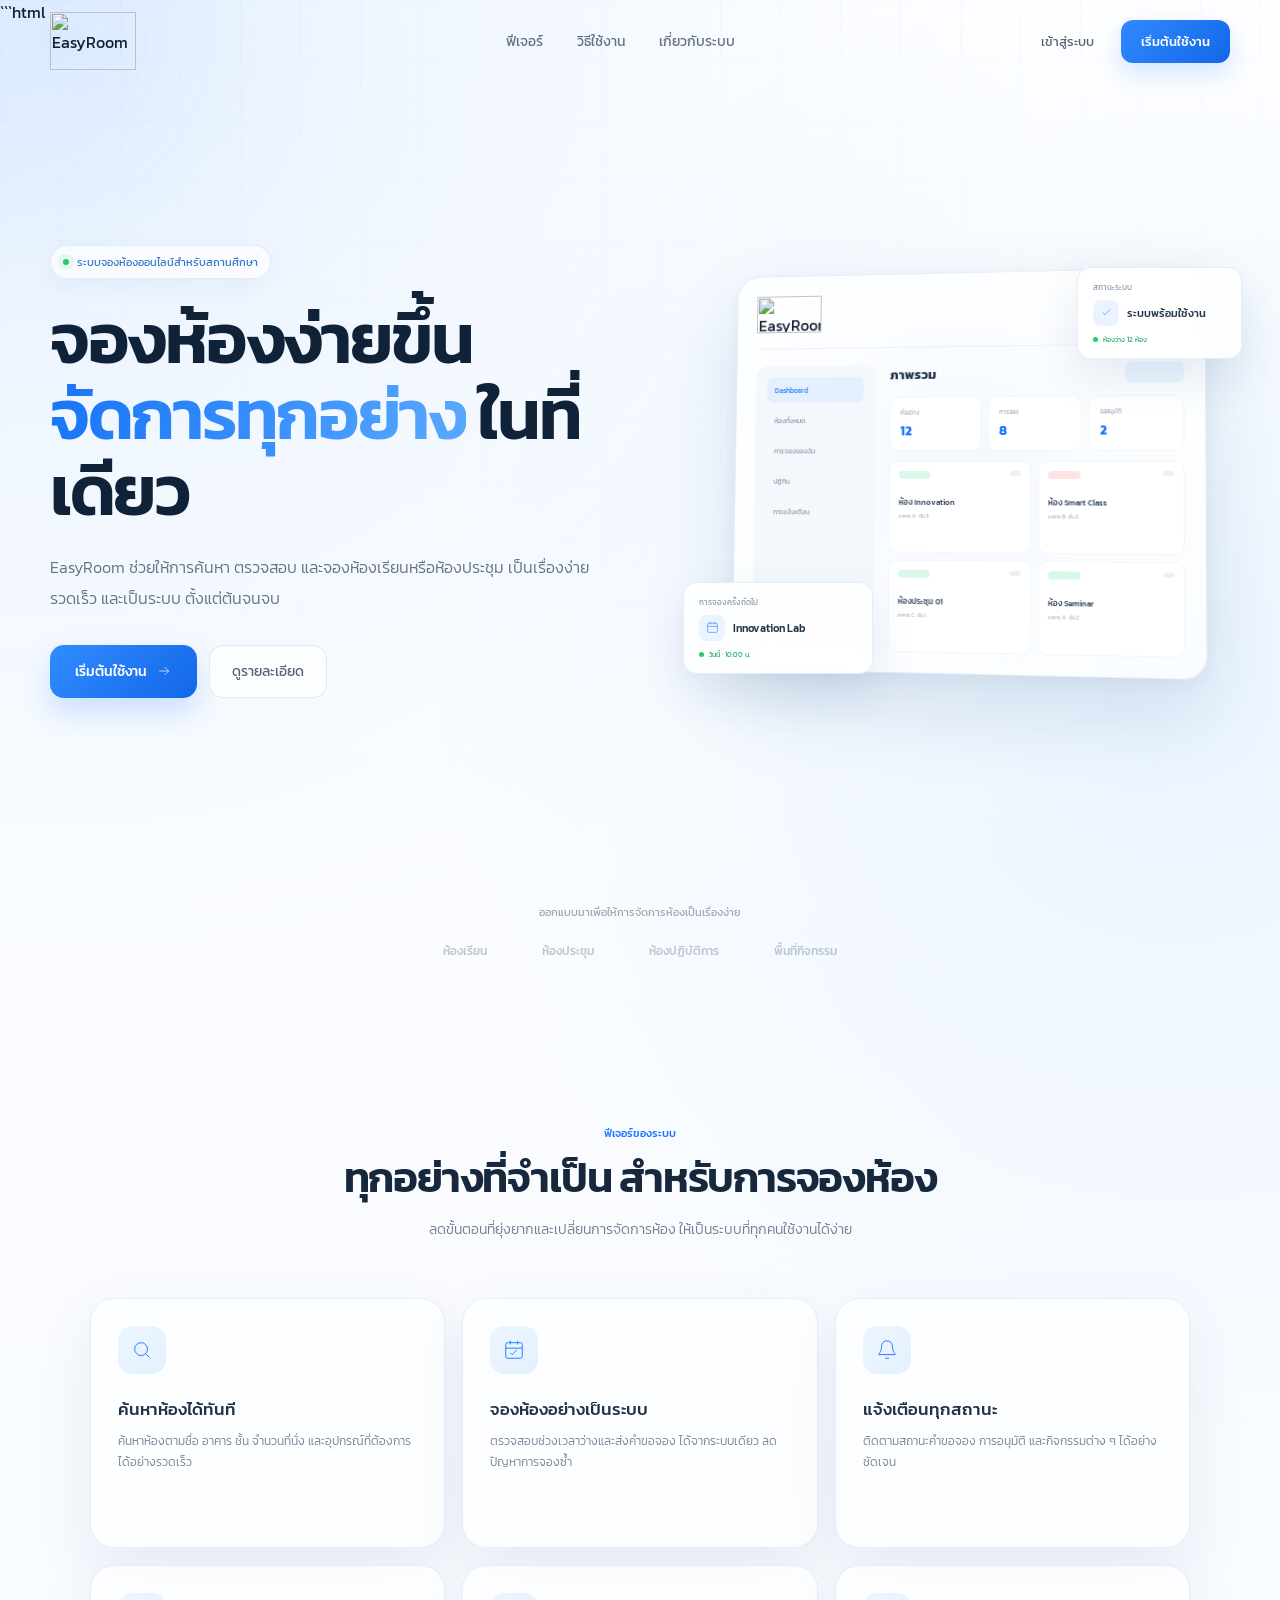
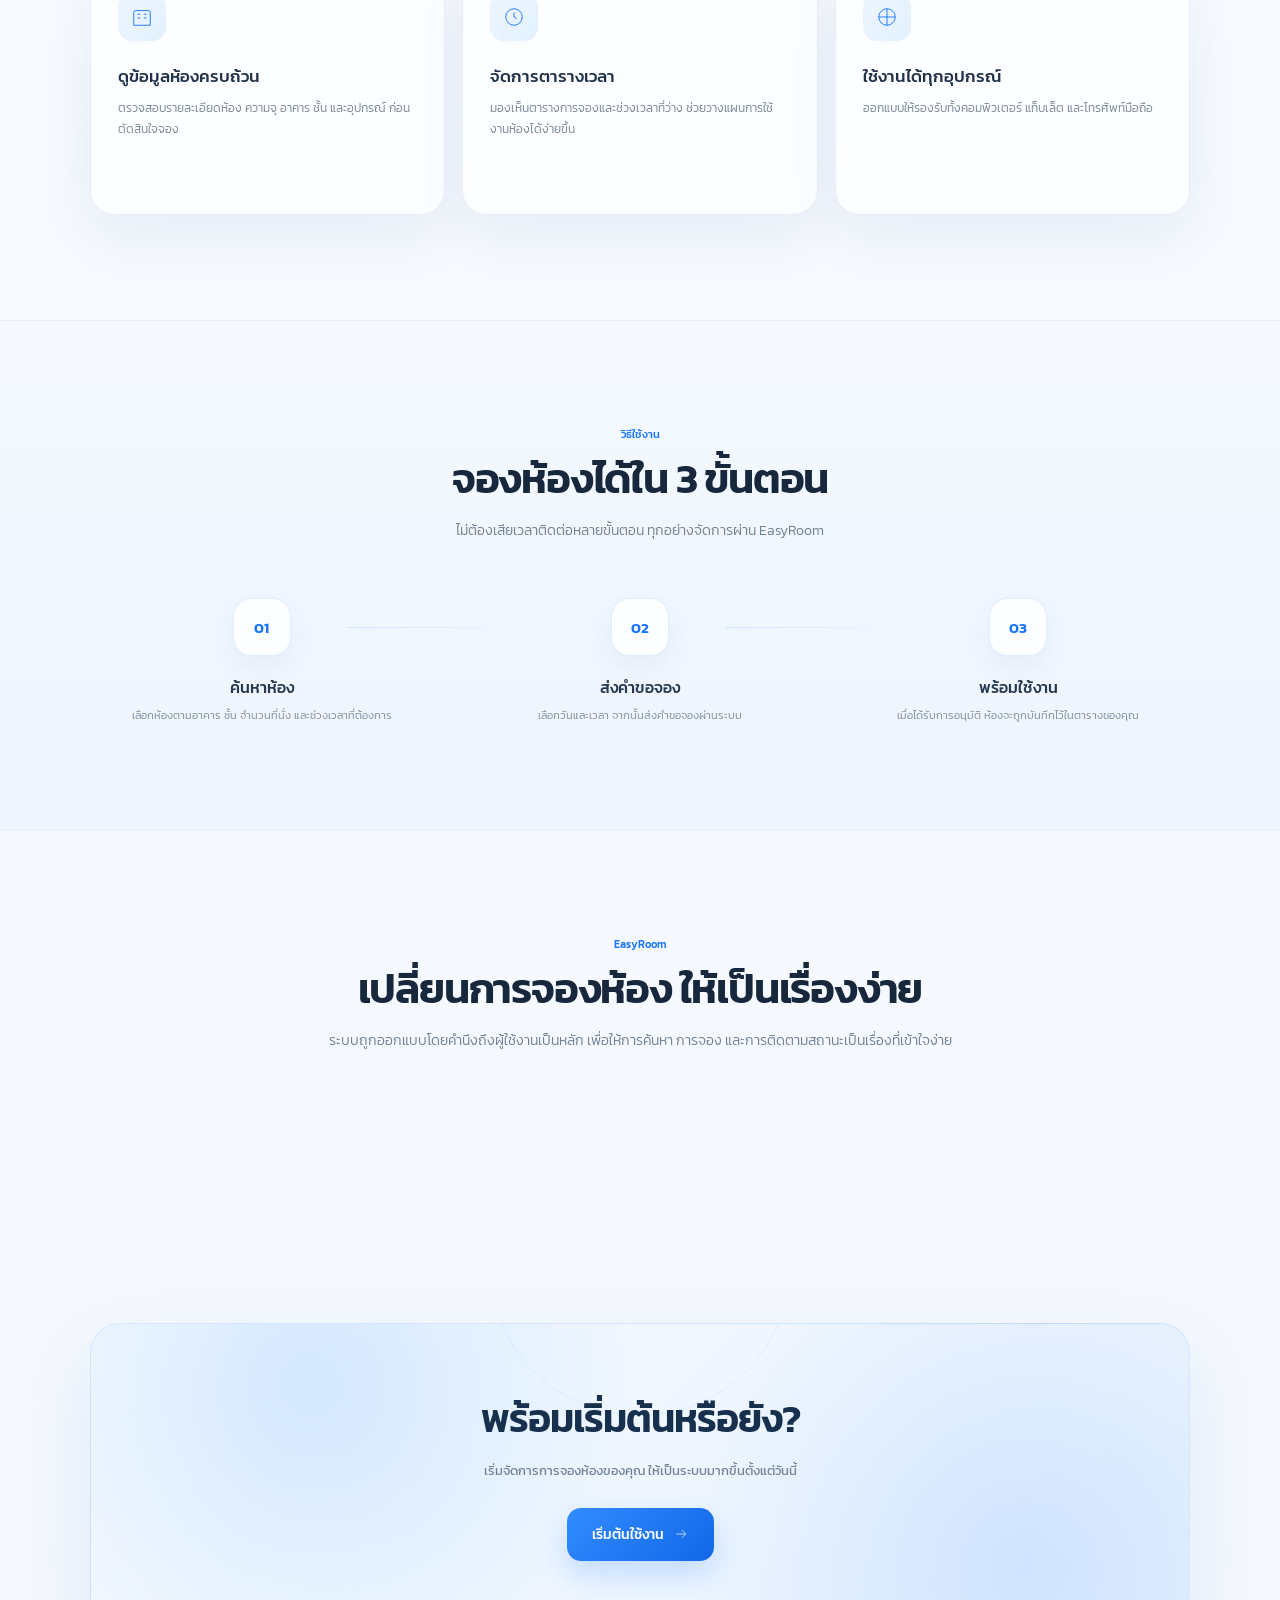
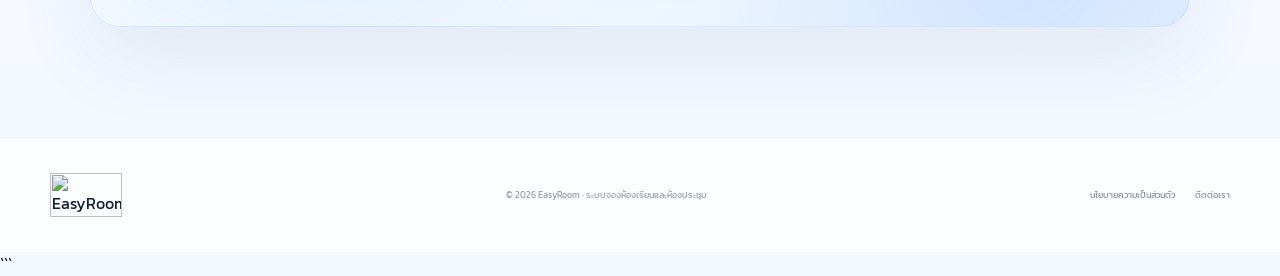
==== index.html @ f9ac5bfd "index.html 05" ====
```html
<!DOCTYPE html>
<html lang="th">
<head>
    <meta charset="UTF-8">
    <meta name="viewport" content="width=device-width, initial-scale=1.0">

    <title>EasyRoom — ระบบจองห้องเรียนและห้องประชุม</title>

    <meta
        name="description"
        content="EasyRoom ระบบจองห้องเรียนและห้องประชุมที่ช่วยให้การค้นหา ตรวจสอบ และจองห้องเป็นเรื่องง่าย"
    >

    <link rel="preconnect" href="https://fonts.googleapis.com">
    <link rel="preconnect" href="https://fonts.gstatic.com" crossorigin>

    <link
        href="https://fonts.googleapis.com/css2?family=Kanit:wght@300;400;500;600;700&family=Inter:wght@400;500;600;700;800&display=swap"
        rel="stylesheet"
    >

    <style>

        /* =========================================================
           EASYROOM — LIGHT PREMIUM LANDING PAGE
           ========================================================= */

        :root {

            --blue: #1976ff;
            --blue-light: #4d9aff;
            --blue-soft: #eaf3ff;
            --blue-pale: #f4f8ff;

            --text: #102033;
            --text-soft: #5d6b7c;
            --text-muted: #8b98a8;

            --white: #ffffff;
            --background: #f7faff;

            --border: rgba(30, 76, 130, 0.09);
            --border-hover: rgba(25, 118, 255, 0.22);

            --shadow:
                0 20px 60px rgba(31, 78, 135, 0.08);

            --shadow-hover:
                0 30px 80px rgba(31, 78, 135, 0.14);

            --radius: 24px;
        }


        /* =========================================================
           RESET
           ========================================================= */

        * {
            margin: 0;
            padding: 0;
            box-sizing: border-box;
        }

        html {
            scroll-behavior: smooth;
        }

        body {

            min-height: 100vh;

            color: var(--text);

            font-family:
                "Kanit",
                "Inter",
                sans-serif;

            background:

                radial-gradient(
                    circle at 5% 0%,
                    rgba(77,154,255,0.12),
                    transparent 27%
                ),

                radial-gradient(
                    circle at 92% 20%,
                    rgba(91,177,255,0.10),
                    transparent 25%
                ),

                linear-gradient(
                    180deg,
                    #ffffff 0%,
                    #f7faff 50%,
                    #f4f8ff 100%
                );

            overflow-x: hidden;
        }

        body::before {

            content: "";

            position: fixed;

            inset: 0;

            pointer-events: none;

            background-image:
                linear-gradient(
                    rgba(35,105,180,0.025) 1px,
                    transparent 1px
                ),
                linear-gradient(
                    90deg,
                    rgba(35,105,180,0.025) 1px,
                    transparent 1px
                );

            background-size: 60px 60px;

            mask-image:
                linear-gradient(
                    to bottom,
                    black,
                    transparent 75%
                );

            z-index: -2;
        }

        ::selection {
            background: rgba(25,118,255,0.15);
            color: var(--blue);
        }

        a {
            text-decoration: none;
            color: inherit;
        }

        button,
        input {
            font: inherit;
        }


        /* =========================================================
           AMBIENT LIGHT
           ========================================================= */

        .ambient {

            position: fixed;

            width: 430px;
            height: 430px;

            border-radius: 50%;

            background:
                rgba(45,139,255,0.07);

            filter: blur(90px);

            pointer-events: none;

            transform:
                translate(-50%, -50%);

            z-index: -1;
        }


        /* =========================================================
           NAVBAR
           ========================================================= */

        .navbar {

            position: fixed;

            top: 0;
            left: 0;
            right: 0;

            height: 82px;

            display: flex;
            align-items: center;

            z-index: 100;

            transition:
                background 0.3s ease,
                box-shadow 0.3s ease,
                border 0.3s ease;
        }

        .navbar.scrolled {

            background:
                rgba(255,255,255,0.78);

            backdrop-filter: blur(22px);
            -webkit-backdrop-filter: blur(22px);

            border-bottom:
                1px solid var(--border);

            box-shadow:
                0 10px 35px rgba(31,78,135,0.05);
        }

        .nav-container {

            width: min(1180px, calc(100% - 48px));

            margin: auto;

            display: flex;
            align-items: center;
            justify-content: space-between;
        }


        /* =========================================================
           LOGO
           ========================================================= */

        .logo {

            display: flex;
            align-items: center;

            width: 86px;
            height: 58px;
        }

        .logo img {

            width: 100%;
            height: 100%;

            object-fit: contain;

            filter:
                drop-shadow(
                    0 8px 18px
                    rgba(25,118,255,0.08)
                );

            transition:
                transform 0.3s ease;
        }

        .logo:hover img {
            transform: scale(1.05);
        }


        /* =========================================================
           NAV LINKS
           ========================================================= */

        .nav-links {

            display: flex;
            align-items: center;
            gap: 34px;

            margin-left: 80px;
        }

        .nav-links a {

            position: relative;

            color: #617084;

            font-family: "Kanit", sans-serif;

            font-size: 14px;
            font-weight: 400;

            transition:
                color 0.25s ease;
        }

        .nav-links a::after {

            content: "";

            position: absolute;

            left: 50%;
            bottom: -8px;

            width: 0;
            height: 2px;

            border-radius: 5px;

            background: var(--blue);

            transform:
                translateX(-50%);

            transition:
                width 0.25s ease;
        }

        .nav-links a:hover {
            color: var(--blue);
        }

        .nav-links a:hover::after {
            width: 18px;
        }


        /* =========================================================
           NAV ACTIONS
           ========================================================= */

        .nav-actions {

            display: flex;
            align-items: center;
            gap: 10px;
        }

        .login-link {

            padding: 11px 17px;

            color: #536174;

            font-size: 13px;

            transition:
                color 0.25s ease;
        }

        .login-link:hover {
            color: var(--blue);
        }

        .nav-button {

            height: 43px;

            padding: 0 20px;

            display: inline-flex;
            align-items: center;
            justify-content: center;

            border-radius: 12px;

            color: white;

            background:
                linear-gradient(
                    135deg,
                    #3189ff,
                    #1267e7
                );

            box-shadow:
                0 10px 25px
                rgba(25,118,255,0.18);

            font-size: 13px;
            font-weight: 500;

            transition:
                transform 0.25s ease,
                box-shadow 0.25s ease;
        }

        .nav-button:hover {

            transform:
                translateY(-2px);

            box-shadow:
                0 15px 32px
                rgba(25,118,255,0.24);
        }


        /* =========================================================
           MOBILE MENU
           ========================================================= */

        .mobile-menu {

            display: none;

            width: 42px;
            height: 42px;

            place-items: center;

            border-radius: 12px;

            background:
                rgba(255,255,255,0.7);

            border:
                1px solid var(--border);

            color: var(--text);

            cursor: pointer;
        }

        .mobile-menu svg {
            width: 19px;
        }


        /* =========================================================
           HERO
           ========================================================= */

        .hero {

            position: relative;

            min-height: 850px;

            display: flex;
            align-items: center;

            padding:
                145px 0
                100px;

            overflow: hidden;
        }

        .hero-container {

            width: min(1180px, calc(100% - 48px));

            margin: auto;

            display: grid;

            grid-template-columns:
                1fr
                0.92fr;

            align-items: center;

            gap: 70px;
        }


        /* =========================================================
           HERO CONTENT
           ========================================================= */

        .hero-content {
            position: relative;
            z-index: 2;
        }

        .hero-badge {

            display: inline-flex;
            align-items: center;
            gap: 8px;

            padding: 8px 12px;

            margin-bottom: 22px;

            border:
                1px solid
                rgba(25,118,255,0.12);

            border-radius: 30px;

            background:
                rgba(255,255,255,0.7);

            box-shadow:
                0 8px 25px
                rgba(31,78,135,0.05);

            color: #3776c8;

            font-size: 11px;
            font-weight: 400;
        }

        .badge-dot {

            width: 6px;
            height: 6px;

            border-radius: 50%;

            background: #28c76f;

            box-shadow:
                0 0 0 5px
                rgba(40,199,111,0.09);
        }

        .hero h1 {

            max-width: 650px;

            color: #102238;

            font-size:
                clamp(44px, 5.5vw, 72px);

            line-height: 1.08;

            letter-spacing:
                -2.3px;

            font-weight: 600;

            margin-bottom: 23px;
        }

        .hero h1 span {

            color: transparent;

            background:
                linear-gradient(
                    100deg,
                    #1674f7,
                    #58a9ff
                );

            -webkit-background-clip: text;
            background-clip: text;
        }

        .hero-description {

            max-width: 560px;

            color: #657386;

            font-size: 16px;

            line-height: 1.9;

            font-weight: 300;

            margin-bottom: 32px;
        }

        .hero-actions {

            display: flex;
            align-items: center;
            gap: 12px;
        }

        .primary-button {

            height: 53px;

            padding: 0 25px;

            display: inline-flex;
            align-items: center;
            justify-content: center;
            gap: 9px;

            border-radius: 14px;

            color: white;

            background:
                linear-gradient(
                    135deg,
                    #318cff,
                    #1267e8
                );

            box-shadow:
                0 14px 30px
                rgba(25,118,255,0.20);

            font-size: 14px;
            font-weight: 500;

            transition:
                transform 0.25s ease,
                box-shadow 0.25s ease;
        }

        .primary-button:hover {

            transform:
                translateY(-3px);

            box-shadow:
                0 19px 38px
                rgba(25,118,255,0.26);
        }

        .primary-button svg {
            width: 16px;
        }

        .secondary-button {

            height: 53px;

            padding: 0 22px;

            display: inline-flex;
            align-items: center;
            justify-content: center;

            border:
                1px solid
                rgba(32,72,117,0.11);

            border-radius: 14px;

            background:
                rgba(255,255,255,0.7);

            color: #536174;

            font-size: 14px;

            transition:
                transform 0.25s ease,
                background 0.25s ease,
                border 0.25s ease;
        }

        .secondary-button:hover {

            transform:
                translateY(-3px);

            background:
                white;

            border-color:
                rgba(25,118,255,0.17);
        }


        /* =========================================================
           HERO VISUAL
           ========================================================= */

        .hero-visual {

            position: relative;

            min-height: 540px;

            display: flex;
            align-items: center;
            justify-content: center;
        }

        .visual-glow {

            position: absolute;

            width: 400px;
            height: 400px;

            border-radius: 50%;

            background:
                radial-gradient(
                    circle,
                    rgba(62,148,255,0.20),
                    rgba(62,148,255,0.03) 55%,
                    transparent 72%
                );

            filter: blur(5px);
        }

        .dashboard-preview {

            position: relative;

            width: 475px;
            min-height: 360px;

            padding: 20px;

            border:
                1px solid
                rgba(34,93,154,0.10);

            border-radius: 23px;

            background:
                rgba(255,255,255,0.72);

            backdrop-filter:
                blur(25px);

            -webkit-backdrop-filter:
                blur(25px);

            box-shadow:
                0 35px 80px
                rgba(31,78,135,0.14),

                0 5px 20px
                rgba(31,78,135,0.05);

            transform:
                perspective(1100px)
                rotateY(-7deg)
                rotateX(3deg);

            transition:
                transform 0.4s ease;
        }

        .dashboard-preview:hover {

            transform:
                perspective(1100px)
                rotateY(-2deg)
                rotateX(1deg)
                translateY(-5px);
        }

        .preview-top {

            display: flex;
            align-items: center;
            justify-content: space-between;

            padding-bottom: 16px;

            border-bottom:
                1px solid
                rgba(34,93,154,0.07);
        }

        .preview-logo {

            width: 68px;
            height: 38px;

            object-fit: contain;
        }

        .preview-dots {

            display: flex;
            gap: 5px;
        }

        .preview-dots span {

            width: 5px;
            height: 5px;

            border-radius: 50%;

            background: #b8c5d3;
        }

        .preview-body {

            display: grid;

            grid-template-columns:
                125px 1fr;

            gap: 15px;

            padding-top: 17px;
        }

        .preview-sidebar {

            padding: 12px;

            border-radius: 13px;

            background:
                #f4f8fd;
        }

        .preview-nav {

            height: 26px;

            display: flex;
            align-items: center;

            padding: 0 8px;

            margin-bottom: 5px;

            border-radius: 7px;

            color: #8795a6;

            font-size: 7px;
        }

        .preview-nav.active {

            background:
                #e5f0ff;

            color:
                #1976ff;
        }

        .preview-main {

            min-width: 0;
        }

        .preview-heading {

            display: flex;
            justify-content: space-between;
            align-items: center;

            margin-bottom: 12px;
        }

        .preview-heading strong {

            color: #23364d;

            font-size: 13px;
        }

        .preview-heading span {

            width: 58px;
            height: 21px;

            border-radius: 7px;

            background:
                #edf5ff;
        }

        .preview-stats {

            display: grid;

            grid-template-columns:
                repeat(3, 1fr);

            gap: 7px;

            margin-bottom: 10px;
        }

        .preview-stat {

            padding: 10px;

            border:
                1px solid
                rgba(34,93,154,0.06);

            border-radius: 9px;

            background: white;
        }

        .preview-stat small {

            display: block;

            color: #9aa7b6;

            font-size: 6px;

            margin-bottom: 5px;
        }

        .preview-stat strong {

            color: #1976ff;

            font-size: 13px;
        }

        .preview-rooms {

            display: grid;

            grid-template-columns:
                1fr 1fr;

            gap: 7px;
        }

        .mini-room {

            height: 92px;

            padding: 9px;

            border:
                1px solid
                rgba(34,93,154,0.06);

            border-radius: 9px;

            background: white;
        }

        .mini-room-top {

            display: flex;
            justify-content: space-between;
        }

        .mini-status {

            width: 32px;
            height: 8px;

            border-radius: 10px;

            background:
                #d9f8e7;
        }

        .mini-menu {

            width: 11px;
            height: 5px;

            border-radius: 5px;

            background: #edf1f5;
        }

        .mini-room h4 {

            margin-top: 17px;

            color: #34475e;

            font-size: 8px;
            font-weight: 500;
        }

        .mini-room p {

            margin-top: 4px;

            color: #a1adba;

            font-size: 5px;
        }


        /* =========================================================
           FLOATING CARDS
           ========================================================= */

        .floating-card {

            position: absolute;

            padding: 13px 15px;

            border:
                1px solid
                rgba(34,93,154,0.10);

            border-radius: 14px;

            background:
                rgba(255,255,255,0.84);

            backdrop-filter:
                blur(18px);

            box-shadow:
                0 18px 45px
                rgba(31,78,135,0.11);
        }

        .floating-booking {

            left: -15px;
            bottom: 68px;

            width: 190px;

            animation:
                float 5s ease-in-out infinite;
        }

        .floating-available {

            right: -12px;
            top: 65px;

            width: 165px;

            animation:
                float 5s ease-in-out infinite 1.2s;
        }

        @keyframes float {

            0%, 100% {
                transform: translateY(0);
            }

            50% {
                transform: translateY(-10px);
            }
        }

        .floating-label {

            color: #8a98a8;

            font-size: 8px;

            margin-bottom: 7px;
        }

        .floating-title {

            display: flex;
            align-items: center;
            gap: 8px;

            color: #21354d;

            font-size: 11px;
            font-weight: 500;
        }

        .floating-icon {

            width: 26px;
            height: 26px;

            display: grid;
            place-items: center;

            border-radius: 8px;

            background:
                #eaf3ff;

            color:
                #1976ff;
        }

        .floating-icon svg {
            width: 13px;
        }

        .floating-status {

            display: flex;
            align-items: center;
            gap: 5px;

            margin-top: 8px;

            color: #28a968;

            font-size: 7px;
        }

        .floating-status span {

            width: 5px;
            height: 5px;

            border-radius: 50%;

            background: #28c76f;
        }


        /* =========================================================
           TRUST
           ========================================================= */

        .trust {

            padding:
                30px 0
                60px;

            text-align: center;
        }

        .trust p {

            color: #9aa7b5;

            font-size: 11px;

            margin-bottom: 22px;
        }

        .trust-items {

            display: flex;
            justify-content: center;
            align-items: center;
            gap: 55px;

            color: #a7b3c0;
        }

        .trust-item {

            font-size: 12px;
            font-weight: 500;

            opacity: 0.72;
        }


        /* =========================================================
           SECTION
           ========================================================= */

        .section {

            padding:
                105px 0;
        }

        .section-container {

            width:
                min(
                    1100px,
                    calc(100% - 48px)
                );

            margin: auto;
        }

        .section-heading {

            max-width: 650px;

            margin:
                0 auto
                55px;

            text-align: center;
        }

        .section-tag {

            display: inline-block;

            margin-bottom: 12px;

            color: var(--blue);

            font-size: 11px;
            font-weight: 500;
        }

        .section-heading h2 {

            color: #17283d;

            font-size:
                clamp(28px, 4vw, 42px);

            line-height: 1.2;

            letter-spacing:
                -1.2px;

            font-weight: 600;

            margin-bottom: 14px;
        }

        .section-heading p {

            color: #728093;

            font-size: 14px;

            line-height: 1.8;

            font-weight: 300;
        }


        /* =========================================================
           FEATURES
           ========================================================= */

        .features {

            display: grid;

            grid-template-columns:
                repeat(3, 1fr);

            gap: 17px;
        }

        .feature {

            position: relative;

            min-height: 250px;

            padding: 27px;

            border:
                1px solid
                var(--border);

            border-radius:
                var(--radius);

            background:
                rgba(255,255,255,0.7);

            box-shadow:
                var(--shadow);

            transition:
                transform 0.35s ease,
                border 0.35s ease,
                box-shadow 0.35s ease;
        }

        .feature:hover {

            transform:
                translateY(-7px);

            border-color:
                var(--border-hover);

            box-shadow:
                var(--shadow-hover);
        }

        .feature-icon {

            width: 48px;
            height: 48px;

            display: grid;
            place-items: center;

            margin-bottom: 22px;

            border-radius: 14px;

            color: var(--blue);

            background:
                linear-gradient(
                    135deg,
                    #edf6ff,
                    #e3f0ff
                );
        }

        .feature-icon svg {
            width: 22px;
        }

        .feature h3 {

            color: #20334b;

            font-size: 17px;
            font-weight: 500;

            margin-bottom: 9px;
        }

        .feature p {

            color: #778597;

            font-size: 12px;

            line-height: 1.8;

            font-weight: 300;
        }


        /* =========================================================
           HOW IT WORKS
           ========================================================= */

        .how-section {

            position: relative;

            background:
                linear-gradient(
                    180deg,
                    #f5f9ff,
                    #edf5ff
                );

            border-top:
                1px solid
                rgba(30,76,130,0.05);

            border-bottom:
                1px solid
                rgba(30,76,130,0.05);
        }

        .steps {

            display: grid;

            grid-template-columns:
                repeat(3, 1fr);

            gap: 35px;
        }

        .step {

            position: relative;

            text-align: center;
        }

        .step:not(:last-child)::after {

            content: "";

            position: absolute;

            top: 29px;
            right: -25%;

            width: 50%;
            height: 1px;

            background:
                linear-gradient(
                    90deg,
                    rgba(25,118,255,0.16),
                    transparent
                );
        }

        .step-number {

            width: 58px;
            height: 58px;

            display: grid;
            place-items: center;

            margin:
                0 auto
                19px;

            border:
                1px solid
                rgba(25,118,255,0.13);

            border-radius: 18px;

            color: var(--blue);

            background:
                rgba(255,255,255,0.85);

            box-shadow:
                0 10px 25px
                rgba(31,78,135,0.06);

            font-size: 15px;
            font-weight: 600;
        }

        .step h3 {

            color: #263950;

            font-size: 16px;
            font-weight: 500;

            margin-bottom: 7px;
        }

        .step p {

            color: #7d8a9a;

            font-size: 11px;

            line-height: 1.7;

            font-weight: 300;
        }


        /* =========================================================
           CTA
           ========================================================= */

        .cta {

            padding:
                110px 0;
        }

        .cta-card {

            position: relative;

            overflow: hidden;

            padding:
                65px 50px;

            text-align: center;

            border:
                1px solid
                rgba(25,118,255,0.10);

            border-radius:
                30px;

            background:

                radial-gradient(
                    circle at 20% 20%,
                    rgba(104,175,255,0.22),
                    transparent 35%
                ),

                radial-gradient(
                    circle at 85% 80%,
                    rgba(25,118,255,0.13),
                    transparent 35%
                ),

                linear-gradient(
                    135deg,
                    #f4f9ff,
                    #e9f3ff
                );

            box-shadow:
                0 30px 80px
                rgba(31,78,135,0.09);
        }

        .cta-card::before {

            content: "";

            position: absolute;

            width: 300px;
            height: 300px;

            top: -210px;
            left: 50%;

            transform:
                translateX(-50%);

            border:
                1px solid
                rgba(25,118,255,0.07);

            border-radius: 50%;
        }

        .cta-card h2 {

            position: relative;

            color: #17304d;

            font-size:
                clamp(27px, 4vw, 39px);

            letter-spacing:
                -1px;

            font-weight: 600;

            margin-bottom: 12px;
        }

        .cta-card p {

            position: relative;

            color: #718196;

            font-size: 13px;

            line-height: 1.8;

            margin-bottom: 25px;
        }

        .cta-card .primary-button {
            position: relative;
        }


        /* =========================================================
           FOOTER
           ========================================================= */

        footer {

            padding:
                35px 0;

            border-top:
                1px solid
                rgba(30,76,130,0.07);

            background:
                rgba(255,255,255,0.65);
        }

        .footer-container {

            width:
                min(
                    1180px,
                    calc(100% - 48px)
                );

            margin: auto;

            display: flex;
            align-items: center;
            justify-content: space-between;

            gap: 20px;
        }

        .footer-logo {

            width: 72px;
            height: 44px;
        }

        .footer-logo img {

            width: 100%;
            height: 100%;

            object-fit: contain;
        }

        .footer-text {

            color: #94a0ae;

            font-size: 9px;
        }

        .footer-links {

            display: flex;
            gap: 20px;
        }

        .footer-links a {

            color: #8491a1;

            font-size: 9px;

            transition:
                color 0.2s ease;
        }

        .footer-links a:hover {
            color: var(--blue);
        }


        /* =========================================================
           REVEAL
           ========================================================= */

        .reveal {

            opacity: 0;

            transform:
                translateY(25px);

            transition:
                opacity 0.7s ease,
                transform 0.7s ease;
        }

        .reveal.visible {

            opacity: 1;

            transform:
                translateY(0);
        }


        /* =========================================================
           RESPONSIVE
           ========================================================= */

        @media (max-width: 950px) {

            .nav-links {
                margin-left: 30px;
                gap: 20px;
            }

            .hero-container {

                grid-template-columns:
                    1fr;

                text-align: center;
            }

            .hero-content {
                display: flex;
                flex-direction: column;
                align-items: center;
            }

            .hero-description {
                max-width: 650px;
            }

            .hero-visual {
                min-height: 490px;
            }

            .features {
                grid-template-columns:
                    1fr 1fr;
            }

        }


        @media (max-width: 720px) {

            .nav-links,
            .nav-actions {
                display: none;
            }

            .mobile-menu {
                display: grid;
            }

            .navbar {
                height: 70px;
            }

            .logo {
                width: 78px;
                height: 52px;
            }

            .hero {

                min-height: auto;

                padding:
                    125px 0
                    65px;
            }

            .hero h1 {

                font-size:
                    clamp(39px, 12vw, 58px);

                letter-spacing:
                    -1.7px;
            }

            .hero-description {
                font-size: 14px;
            }

            .hero-actions {

                width: 100%;

                flex-direction:
                    column;
            }

            .primary-button,
            .secondary-button {

                width: 100%;
            }

            .dashboard-preview {

                width:
                    min(
                        100%,
                        440px
                    );

                transform:
                    none;
            }

            .dashboard-preview:hover {
                transform:
                    translateY(-4px);
            }

            .floating-booking {
                left: -5px;
                bottom: 30px;
            }

            .floating-available {
                right: -5px;
                top: 35px;
            }

            .trust-items {

                flex-wrap: wrap;

                gap: 20px 30px;
            }

            .section {
                padding: 75px 0;
            }

            .features,
            .steps {

                grid-template-columns:
                    1fr;
            }

            .step:not(:last-child)::after {
                display: none;
            }

            .footer-container {

                flex-direction:
                    column;

                text-align: center;
            }

        }


        @media (max-width: 480px) {

            .nav-container,
            .hero-container,
            .section-container,
            .footer-container {

                width:
                    calc(100% - 30px);
            }

            .hero-visual {
                min-height: 400px;
            }

            .dashboard-preview {

                padding: 13px;

                min-height: 300px;

                border-radius: 17px;
            }

            .preview-body {
                grid-template-columns: 78px 1fr;
            }

            .preview-sidebar {
                padding: 7px;
            }

            .preview-nav {
                font-size: 5px;
            }

            .floating-card {
                transform: scale(0.82);
            }

            .floating-booking {
                left: -25px;
            }

            .floating-available {
                right: -25px;
            }

            .cta-card {
                padding:
                    45px 22px;
            }

            .trust {
                padding-bottom: 30px;
            }

        }

    </style>
</head>


<body>

    <!-- =========================================================
         AMBIENT LIGHT
         ========================================================= -->

    <div class="ambient" id="ambient"></div>


    <!-- =========================================================
         NAVBAR
         ========================================================= -->

    <header class="navbar" id="navbar">

        <div class="nav-container">

            <!-- LOGO IMAGE ONLY -->

            <a href="index.html" class="logo">

                <img
                    src="https://img1.pic.in.th/images/Screenshot-2026-08-10-at-00.21.21.png"
                    alt="EasyRoom"
                >

            </a>


            <nav class="nav-links">

                <a href="#features">
                    ฟีเจอร์
                </a>

                <a href="#how">
                    วิธีใช้งาน
                </a>

                <a href="#about">
                    เกี่ยวกับระบบ
                </a>

            </nav>


            <div class="nav-actions">

                <a
                    href="login.html"
                    class="login-link"
                >
                    เข้าสู่ระบบ
                </a>

                <a
                    href="register.html"
                    class="nav-button"
                >
                    เริ่มต้นใช้งาน
                </a>

            </div>


            <button
                class="mobile-menu"
                id="mobileMenu"
                aria-label="เปิดเมนู"
            >

                <svg
                    viewBox="0 0 24 24"
                    fill="none"
                    stroke="currentColor"
                >
                    <path
                        d="M4 6h16M4 12h16M4 18h16"
                    />
                </svg>

            </button>

        </div>

    </header>


    <!-- =========================================================
         HERO
         ========================================================= -->

    <main>

        <section class="hero">

            <div class="hero-container">


                <!-- HERO TEXT -->

                <div class="hero-content reveal">

                    <div class="hero-badge">

                        <span class="badge-dot"></span>

                        ระบบจองห้องออนไลน์สำหรับสถานศึกษา

                    </div>


                    <h1>

                        จองห้องง่ายขึ้น
                        <br>

                        <span>จัดการทุกอย่าง</span>
                        ในที่เดียว

                    </h1>


                    <p class="hero-description">

                        EasyRoom ช่วยให้การค้นหา ตรวจสอบ
                        และจองห้องเรียนหรือห้องประชุม
                        เป็นเรื่องง่าย รวดเร็ว และเป็นระบบ
                        ตั้งแต่ต้นจนจบ

                    </p>


                    <div class="hero-actions">

                        <a
                            href="register.html"
                            class="primary-button"
                        >

                            เริ่มต้นใช้งาน

                            <svg
                                viewBox="0 0 24 24"
                                fill="none"
                                stroke="currentColor"
                            >
                                <path
                                    d="M5 12h14M13 6l6 6-6 6"
                                />
                            </svg>

                        </a>


                        <a
                            href="#features"
                            class="secondary-button"
                        >
                            ดูรายละเอียด
                        </a>

                    </div>

                </div>


                <!-- HERO VISUAL -->

                <div class="hero-visual reveal">

                    <div class="visual-glow"></div>


                    <!-- DASHBOARD PREVIEW -->

                    <div
                        class="dashboard-preview"
                        id="dashboardPreview"
                    >

                        <div class="preview-top">

                            <img
                                class="preview-logo"
                                src="https://img1.pic.in.th/images/Screenshot-2026-08-10-at-00.21.21.png"
                                alt="EasyRoom"
                            >

                            <div class="preview-dots">
                                <span></span>
                                <span></span>
                                <span></span>
                            </div>

                        </div>


                        <div class="preview-body">


                            <div class="preview-sidebar">

                                <div class="preview-nav active">
                                    Dashboard
                                </div>

                                <div class="preview-nav">
                                    ห้องทั้งหมด
                                </div>

                                <div class="preview-nav">
                                    การจองของฉัน
                                </div>

                                <div class="preview-nav">
                                    ปฏิทิน
                                </div>

                                <div class="preview-nav">
                                    การแจ้งเตือน
                                </div>

                            </div>


                            <div class="preview-main">

                                <div class="preview-heading">

                                    <strong>
                                        ภาพรวม
                                    </strong>

                                    <span></span>

                                </div>


                                <div class="preview-stats">

                                    <div class="preview-stat">

                                        <small>
                                            ห้องว่าง
                                        </small>

                                        <strong>
                                            12
                                        </strong>

                                    </div>

                                    <div class="preview-stat">

                                        <small>
                                            การจอง
                                        </small>

                                        <strong>
                                            8
                                        </strong>

                                    </div>

                                    <div class="preview-stat">

                                        <small>
                                            รออนุมัติ
                                        </small>

                                        <strong>
                                            2
                                        </strong>

                                    </div>

                                </div>


                                <div class="preview-rooms">

                                    <div class="mini-room">

                                        <div class="mini-room-top">

                                            <span class="mini-status"></span>

                                            <span class="mini-menu"></span>

                                        </div>

                                        <h4>
                                            ห้อง Innovation
                                        </h4>

                                        <p>
                                            อาคาร A · ชั้น 3
                                        </p>

                                    </div>


                                    <div class="mini-room">

                                        <div class="mini-room-top">

                                            <span
                                                class="mini-status"
                                                style="
                                                    background:#ffe2e2;
                                                "
                                            ></span>

                                            <span class="mini-menu"></span>

                                        </div>

                                        <h4>
                                            ห้อง Smart Class
                                        </h4>

                                        <p>
                                            อาคาร B · ชั้น 2
                                        </p>

                                    </div>


                                    <div class="mini-room">

                                        <div class="mini-room-top">

                                            <span class="mini-status"></span>

                                            <span class="mini-menu"></span>

                                        </div>

                                        <h4>
                                            ห้องประชุม 01
                                        </h4>

                                        <p>
                                            อาคาร C · ชั้น 1
                                        </p>

                                    </div>


                                    <div class="mini-room">

                                        <div class="mini-room-top">

                                            <span class="mini-status"></span>

                                            <span class="mini-menu"></span>

                                        </div>

                                        <h4>
                                            ห้อง Seminar
                                        </h4>

                                        <p>
                                            อาคาร A · ชั้น 2
                                        </p>

                                    </div>

                                </div>

                            </div>

                        </div>

                    </div>


                    <!-- FLOATING BOOKING -->

                    <div class="floating-card floating-booking">

                        <div class="floating-label">
                            การจองครั้งถัดไป
                        </div>

                        <div class="floating-title">

                            <div class="floating-icon">

                                <svg
                                    viewBox="0 0 24 24"
                                    fill="none"
                                    stroke="currentColor"
                                >
                                    <rect
                                        x="3"
                                        y="4"
                                        width="18"
                                        height="17"
                                        rx="2"
                                    />

                                    <path
                                        d="M16 2v4M8 2v4M3 10h18"
                                    />
                                </svg>

                            </div>

                            Innovation Lab

                        </div>

                        <div class="floating-status">

                            <span></span>

                            วันนี้ · 10:00 น.

                        </div>

                    </div>


                    <!-- FLOATING AVAILABLE -->

                    <div class="floating-card floating-available">

                        <div class="floating-label">
                            สถานะระบบ
                        </div>

                        <div class="floating-title">

                            <div class="floating-icon">

                                <svg
                                    viewBox="0 0 24 24"
                                    fill="none"
                                    stroke="currentColor"
                                >
                                    <path
                                        d="m5 12 4 4L19 6"
                                    />
                                </svg>

                            </div>

                            ระบบพร้อมใช้งาน

                        </div>

                        <div class="floating-status">

                            <span></span>

                            ห้องว่าง 12 ห้อง

                        </div>

                    </div>

                </div>

            </div>

        </section>


        <!-- =====================================================
             TRUST
             ===================================================== -->

        <section class="trust">

            <p>
                ออกแบบมาเพื่อให้การจัดการห้องเป็นเรื่องง่าย
            </p>

            <div class="trust-items">

                <span class="trust-item">
                    ห้องเรียน
                </span>

                <span class="trust-item">
                    ห้องประชุม
                </span>

                <span class="trust-item">
                    ห้องปฏิบัติการ
                </span>

                <span class="trust-item">
                    พื้นที่กิจกรรม
                </span>

            </div>

        </section>


        <!-- =====================================================
             FEATURES
             ===================================================== -->

        <section
            class="section"
            id="features"
        >

            <div class="section-container">

                <div class="section-heading reveal">

                    <span class="section-tag">
                        ฟีเจอร์ของระบบ
                    </span>

                    <h2>
                        ทุกอย่างที่จำเป็น
                        สำหรับการจองห้อง
                    </h2>

                    <p>
                        ลดขั้นตอนที่ยุ่งยากและเปลี่ยนการจัดการห้อง
                        ให้เป็นระบบที่ทุกคนใช้งานได้ง่าย
                    </p>

                </div>


                <div class="features">


                    <article class="feature reveal">

                        <div class="feature-icon">

                            <svg
                                viewBox="0 0 24 24"
                                fill="none"
                                stroke="currentColor"
                            >
                                <circle
                                    cx="11"
                                    cy="11"
                                    r="7"
                                />

                                <path
                                    d="m20 20-4-4"
                                />
                            </svg>

                        </div>

                        <h3>
                            ค้นหาห้องได้ทันที
                        </h3>

                        <p>
                            ค้นหาห้องตามชื่อ อาคาร ชั้น
                            จำนวนที่นั่ง และอุปกรณ์ที่ต้องการ
                            ได้อย่างรวดเร็ว
                        </p>

                    </article>


                    <article class="feature reveal">

                        <div class="feature-icon">

                            <svg
                                viewBox="0 0 24 24"
                                fill="none"
                                stroke="currentColor"
                            >
                                <rect
                                    x="3"
                                    y="4"
                                    width="18"
                                    height="17"
                                    rx="2"
                                />

                                <path
                                    d="M16 2v4M8 2v4M3 10h18"
                                />

                                <path
                                    d="m8 15 2 2 5-5"
                                />

                            </svg>

                        </div>

                        <h3>
                            จองห้องอย่างเป็นระบบ
                        </h3>

                        <p>
                            ตรวจสอบช่วงเวลาว่างและส่งคำขอจอง
                            ได้จากระบบเดียว ลดปัญหาการจองซ้ำ
                        </p>

                    </article>


                    <article class="feature reveal">

                        <div class="feature-icon">

                            <svg
                                viewBox="0 0 24 24"
                                fill="none"
                                stroke="currentColor"
                            >
                                <path
                                    d="M18 8a6 6 0 0 0-12 0c0 7-3 7-3 9h18c0-2-3-2-3-9"
                                />

                                <path
                                    d="M10 21h4"
                                />

                            </svg>

                        </div>

                        <h3>
                            แจ้งเตือนทุกสถานะ
                        </h3>

                        <p>
                            ติดตามสถานะคำขอจอง
                            การอนุมัติ และกิจกรรมต่าง ๆ
                            ได้อย่างชัดเจน
                        </p>

                    </article>


                    <article class="feature reveal">

                        <div class="feature-icon">

                            <svg
                                viewBox="0 0 24 24"
                                fill="none"
                                stroke="currentColor"
                            >
                                <path
                                    d="M3 21V7a2 2 0 0 1 2-2h14a2 2 0 0 1 2 2v14"
                                />

                                <path
                                    d="M3 21h18"
                                />

                                <path
                                    d="M7 9h3M14 9h3M7 13h3M14 13h3"
                                />

                            </svg>

                        </div>

                        <h3>
                            ดูข้อมูลห้องครบถ้วน
                        </h3>

                        <p>
                            ตรวจสอบรายละเอียดห้อง
                            ความจุ อาคาร ชั้น และอุปกรณ์
                            ก่อนตัดสินใจจอง
                        </p>

                    </article>


                    <article class="feature reveal">

                        <div class="feature-icon">

                            <svg
                                viewBox="0 0 24 24"
                                fill="none"
                                stroke="currentColor"
                            >
                                <path
                                    d="M12 21a9 9 0 1 0 0-18 9 9 0 0 0 0 18Z"
                                />

                                <path
                                    d="M12 7v5l3 2"
                                />

                            </svg>

                        </div>

                        <h3>
                            จัดการตารางเวลา
                        </h3>

                        <p>
                            มองเห็นตารางการจองและช่วงเวลาที่ว่าง
                            ช่วยวางแผนการใช้งานห้องได้ง่ายขึ้น
                        </p>

                    </article>


                    <article class="feature reveal">

                        <div class="feature-icon">

                            <svg
                                viewBox="0 0 24 24"
                                fill="none"
                                stroke="currentColor"
                            >
                                <path
                                    d="M12 3v18M3 12h18"
                                />

                                <circle
                                    cx="12"
                                    cy="12"
                                    r="9"
                                />

                            </svg>

                        </div>

                        <h3>
                            ใช้งานได้ทุกอุปกรณ์
                        </h3>

                        <p>
                            ออกแบบให้รองรับทั้งคอมพิวเตอร์
                            แท็บเล็ต และโทรศัพท์มือถือ
                        </p>

                    </article>

                </div>

            </div>

        </section>


        <!-- =====================================================
             HOW IT WORKS
             ===================================================== -->

        <section
            class="section how-section"
            id="how"
        >

            <div class="section-container">

                <div class="section-heading reveal">

                    <span class="section-tag">
                        วิธีใช้งาน
                    </span>

                    <h2>
                        จองห้องได้ใน 3 ขั้นตอน
                    </h2>

                    <p>
                        ไม่ต้องเสียเวลาติดต่อหลายขั้นตอน
                        ทุกอย่างจัดการผ่าน EasyRoom
                    </p>

                </div>


                <div class="steps">


                    <div class="step reveal">

                        <div class="step-number">
                            01
                        </div>

                        <h3>
                            ค้นหาห้อง
                        </h3>

                        <p>
                            เลือกห้องตามอาคาร ชั้น
                            จำนวนที่นั่ง และช่วงเวลาที่ต้องการ
                        </p>

                    </div>


                    <div class="step reveal">

                        <div class="step-number">
                            02
                        </div>

                        <h3>
                            ส่งคำขอจอง
                        </h3>

                        <p>
                            เลือกวันและเวลา
                            จากนั้นส่งคำขอจองผ่านระบบ
                        </p>

                    </div>


                    <div class="step reveal">

                        <div class="step-number">
                            03
                        </div>

                        <h3>
                            พร้อมใช้งาน
                        </h3>

                        <p>
                            เมื่อได้รับการอนุมัติ
                            ห้องจะถูกบันทึกไว้ในตารางของคุณ
                        </p>

                    </div>

                </div>

            </div>

        </section>


        <!-- =====================================================
             ABOUT
             ===================================================== -->

        <section
            class="section"
            id="about"
        >

            <div class="section-container">

                <div class="section-heading reveal">

                    <span class="section-tag">
                        EasyRoom
                    </span>

                    <h2>
                        เปลี่ยนการจองห้อง
                        ให้เป็นเรื่องง่าย
                    </h2>

                    <p>
                        ระบบถูกออกแบบโดยคำนึงถึงผู้ใช้งานเป็นหลัก
                        เพื่อให้การค้นหา การจอง
                        และการติดตามสถานะเป็นเรื่องที่เข้าใจง่าย
                    </p>

                </div>

            </div>

        </section>


        <!-- =====================================================
             CTA
             ===================================================== -->

        <section class="cta">

            <div class="section-container">

                <div class="cta-card reveal">

                    <h2>
                        พร้อมเริ่มต้นหรือยัง?
                    </h2>

                    <p>
                        เริ่มจัดการการจองห้องของคุณ
                        ให้เป็นระบบมากขึ้นตั้งแต่วันนี้
                    </p>

                    <a
                        href="register.html"
                        class="primary-button"
                    >

                        เริ่มต้นใช้งาน

                        <svg
                            viewBox="0 0 24 24"
                            fill="none"
                            stroke="currentColor"
                        >
                            <path
                                d="M5 12h14M13 6l6 6-6 6"
                            />
                        </svg>

                    </a>

                </div>

            </div>

        </section>

    </main>


    <!-- =========================================================
         FOOTER
         ========================================================= -->

    <footer>

        <div class="footer-container">

            <div class="footer-logo">

                <img
                    src="https://img1.pic.in.th/images/Screenshot-2026-08-10-at-00.21.21.png"
                    alt="EasyRoom"
                >

            </div>


            <div class="footer-text">

                © 2026 EasyRoom · ระบบจองห้องเรียนและห้องประชุม

            </div>


            <div class="footer-links">

                <a href="#">
                    นโยบายความเป็นส่วนตัว
                </a>

                <a href="#">
                    ติดต่อเรา
                </a>

            </div>

        </div>

    </footer>


    <!-- =========================================================
         JAVASCRIPT
         ========================================================= -->

    <script>

        /* =========================================================
           AMBIENT CURSOR
           ========================================================= */

        const ambient =
            document.getElementById("ambient");

        window.addEventListener(
            "mousemove",
            (event) => {

                ambient.style.left =
                    event.clientX + "px";

                ambient.style.top =
                    event.clientY + "px";

            }
        );


        /* =========================================================
           NAVBAR SCROLL
           ========================================================= */

        const navbar =
            document.getElementById("navbar");

        window.addEventListener(
            "scroll",
            () => {

                if (window.scrollY > 25) {

                    navbar.classList.add(
                        "scrolled"
                    );

                } else {

                    navbar.classList.remove(
                        "scrolled"
                    );

                }

            }
        );


        /* =========================================================
           SCROLL REVEAL
           ========================================================= */

        const observer =
            new IntersectionObserver(
                (entries) => {

                    entries.forEach(
                        (entry) => {

                            if (
                                entry.isIntersecting
                            ) {

                                entry.target.classList.add(
                                    "visible"
                                );

                                observer.unobserve(
                                    entry.target
                                );

                            }

                        }
                    );

                },
                {
                    threshold: 0.1
                }
            );


        document
            .querySelectorAll(".reveal")
            .forEach(
                (element) => {

                    observer.observe(
                        element
                    );

                }
            );


        /* =========================================================
           DASHBOARD TILT
           ========================================================= */

        const dashboard =
            document.getElementById(
                "dashboardPreview"
            );


        dashboard.addEventListener(
            "mousemove",
            (event) => {

                if (
                    window.innerWidth < 950
                ) return;


                const rect =
                    dashboard.getBoundingClientRect();


                const x =
                    event.clientX -
                    rect.left;


                const y =
                    event.clientY -
                    rect.top;


                const centerX =
                    rect.width / 2;


                const centerY =
                    rect.height / 2;


                const rotateX =
                    ((y - centerY) /
                        centerY) *
                    -2;


                const rotateY =
                    ((x - centerX) /
                        centerX) *
                    2;


                dashboard.style.transform =
                    `
                    perspective(1100px)
                    rotateX(${rotateX + 2}deg)
                    rotateY(${rotateY - 7}deg)
                    translateY(-3px)
                    `;

            }
        );


        dashboard.addEventListener(
            "mouseleave",
            () => {

                dashboard.style.transform =
                    `
                    perspective(1100px)
                    rotateY(-7deg)
                    rotateX(3deg)
                    `;

            }
        );


        /* =========================================================
           MOBILE MENU
           ========================================================= */

        const mobileMenu =
            document.getElementById(
                "mobileMenu"
            );


        mobileMenu.addEventListener(
            "click",
            () => {

                alert(
                    "เมนูสำหรับมือถือจะถูกพัฒนาในขั้นตอนถัดไป"
                );

            }
        );

    </script>

</body>
</html>
```
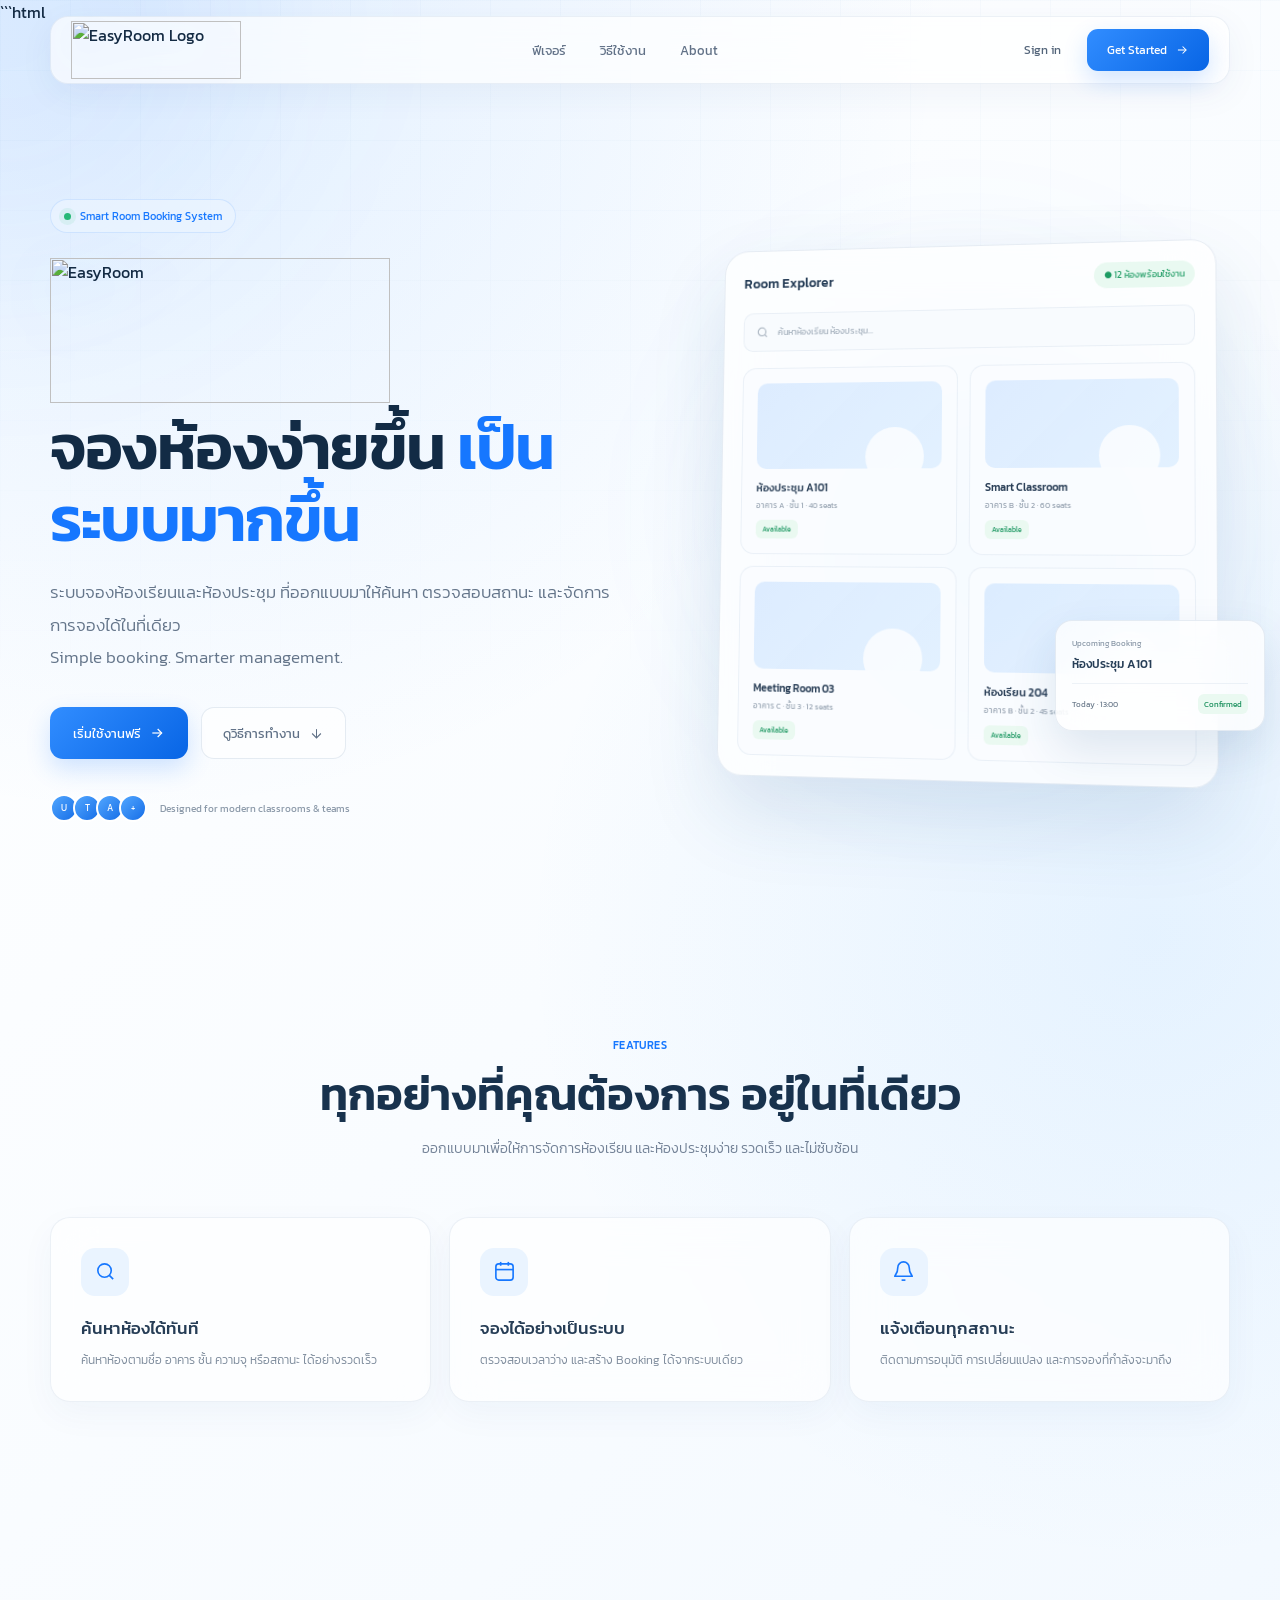
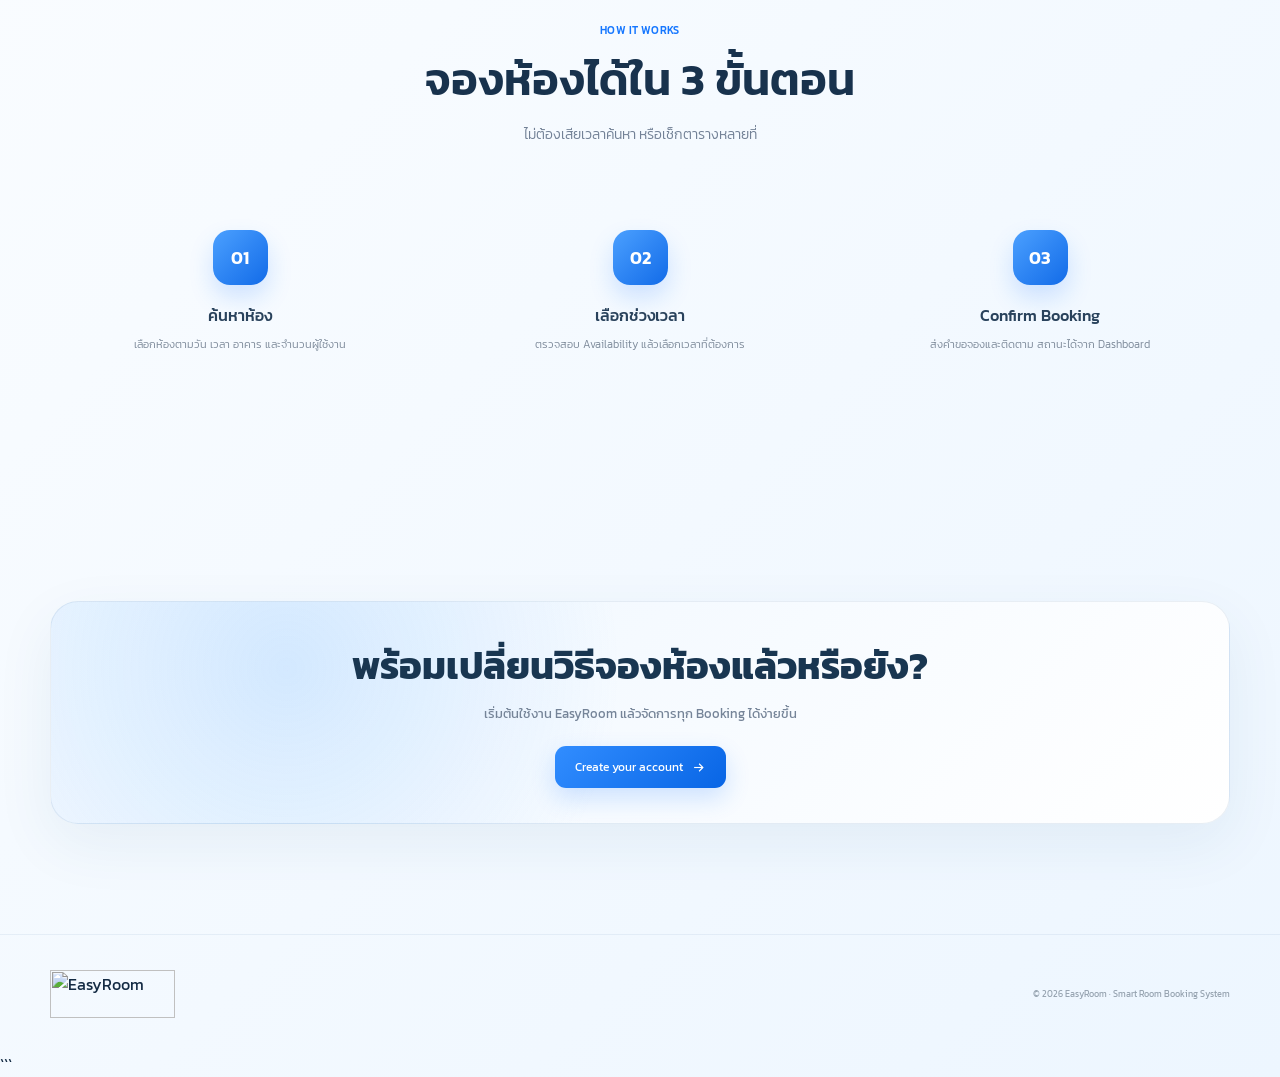
==== commit a4b9c2ef: "index.html 06" ====
--- a/index.html
+++ b/index.html
@@ -1,75 +1,90 @@
 ```html
 <!DOCTYPE html>
 <html lang="th">
+
 <head>
+
     <meta charset="UTF-8">
-    <meta name="viewport" content="width=device-width, initial-scale=1.0">
+
+    <meta
+        name="viewport"
+        content="width=device-width, initial-scale=1.0"
+    >
 
     <title>EasyRoom — ระบบจองห้องเรียนและห้องประชุม</title>
 
     <meta
         name="description"
-        content="EasyRoom ระบบจองห้องเรียนและห้องประชุมที่ช่วยให้การค้นหา ตรวจสอบ และจองห้องเป็นเรื่องง่าย"
+        content="EasyRoom ระบบจองห้องเรียนและห้องประชุมที่ใช้งานง่าย รวดเร็ว และเป็นระบบ"
     >
 
     <link rel="preconnect" href="https://fonts.googleapis.com">
-    <link rel="preconnect" href="https://fonts.gstatic.com" crossorigin>
+
+    <link
+        rel="preconnect"
+        href="https://fonts.gstatic.com"
+        crossorigin
+    >
 
     <link
         href="https://fonts.googleapis.com/css2?family=Kanit:wght@300;400;500;600;700&family=Inter:wght@400;500;600;700;800&display=swap"
         rel="stylesheet"
     >
 
+
     <style>
 
-        /* =========================================================
-           EASYROOM — LIGHT PREMIUM LANDING PAGE
-           ========================================================= */
+        /* =====================================================
+           EASYROOM
+           PREMIUM BLUE / WHITE SAAS
+           ===================================================== */
 
         :root {
 
-            --blue: #1976ff;
-            --blue-light: #4d9aff;
-            --blue-soft: #eaf3ff;
-            --blue-pale: #f4f8ff;
-
-            --text: #102033;
-            --text-soft: #5d6b7c;
-            --text-muted: #8b98a8;
+            --blue: #1677ff;
+            --blue-dark: #075ed7;
+            --blue-light: #55a7ff;
+
+            --blue-soft: #eaf4ff;
+
+            --text: #132a43;
+            --text-soft: #617188;
+            --text-muted: #8c9aaa;
 
             --white: #ffffff;
-            --background: #f7faff;
-
-            --border: rgba(30, 76, 130, 0.09);
-            --border-hover: rgba(25, 118, 255, 0.22);
+
+            --border:
+                rgba(28, 82, 139, 0.10);
 
             --shadow:
-                0 20px 60px rgba(31, 78, 135, 0.08);
-
-            --shadow-hover:
-                0 30px 80px rgba(31, 78, 135, 0.14);
-
-            --radius: 24px;
-        }
-
-
-        /* =========================================================
+                0 25px 70px
+                rgba(28, 82, 139, 0.11);
+
+        }
+
+
+        /* =====================================================
            RESET
-           ========================================================= */
+           ===================================================== */
 
         * {
+
             margin: 0;
             padding: 0;
+
             box-sizing: border-box;
-        }
+
+        }
+
 
         html {
+
             scroll-behavior: smooth;
-        }
+
+        }
+
 
         body {
-
-            min-height: 100vh;
 
             color: var(--text);
 
@@ -81,26 +96,28 @@
             background:
 
                 radial-gradient(
-                    circle at 5% 0%,
-                    rgba(77,154,255,0.12),
-                    transparent 27%
+                    circle at 10% 0%,
+                    rgba(50,145,255,0.14),
+                    transparent 28%
                 ),
 
                 radial-gradient(
-                    circle at 92% 20%,
-                    rgba(91,177,255,0.10),
-                    transparent 25%
+                    circle at 90% 35%,
+                    rgba(71,166,255,0.10),
+                    transparent 30%
                 ),
 
                 linear-gradient(
-                    180deg,
+                    135deg,
                     #ffffff 0%,
-                    #f7faff 50%,
-                    #f4f8ff 100%
+                    #f7fbff 52%,
+                    #edf6ff 100%
                 );
 
             overflow-x: hidden;
-        }
+
+        }
+
 
         body::before {
 
@@ -112,75 +129,108 @@
 
             pointer-events: none;
 
+            z-index: -1;
+
             background-image:
+
                 linear-gradient(
-                    rgba(35,105,180,0.025) 1px,
+                    rgba(25,100,170,0.025) 1px,
                     transparent 1px
                 ),
+
                 linear-gradient(
                     90deg,
-                    rgba(35,105,180,0.025) 1px,
+                    rgba(25,100,170,0.025) 1px,
                     transparent 1px
                 );
 
-            background-size: 60px 60px;
+            background-size: 70px 70px;
 
             mask-image:
                 linear-gradient(
                     to bottom,
                     black,
-                    transparent 75%
+                    transparent 80%
                 );
 
-            z-index: -2;
-        }
+        }
+
 
         ::selection {
-            background: rgba(25,118,255,0.15);
-            color: var(--blue);
-        }
+
+            background:
+                rgba(22,119,255,0.16);
+
+            color:
+                var(--blue);
+
+        }
+
 
         a {
+
+            color: inherit;
+
             text-decoration: none;
-            color: inherit;
-        }
-
-        button,
-        input {
+
+        }
+
+
+        button {
+
             font: inherit;
-        }
-
-
-        /* =========================================================
-           AMBIENT LIGHT
-           ========================================================= */
+
+        }
+
+
+        /* =====================================================
+           CONTAINER
+           ===================================================== */
+
+        .container {
+
+            width: min(
+                1180px,
+                calc(100% - 48px)
+            );
+
+            margin: auto;
+
+        }
+
+
+        /* =====================================================
+           AMBIENT
+           ===================================================== */
 
         .ambient {
 
             position: fixed;
 
-            width: 430px;
-            height: 430px;
+            width: 500px;
+            height: 500px;
 
             border-radius: 50%;
 
             background:
-                rgba(45,139,255,0.07);
-
-            filter: blur(90px);
-
-            pointer-events: none;
+                rgba(45,139,255,0.065);
+
+            filter:
+                blur(100px);
 
             transform:
                 translate(-50%, -50%);
 
+            pointer-events: none;
+
             z-index: -1;
-        }
-
-
-        /* =========================================================
+
+        }
+
+
+        /* =====================================================
            NAVBAR
-           ========================================================= */
+           ===================================================== */
 
         .navbar {
 
@@ -190,215 +240,259 @@
             left: 0;
             right: 0;
 
-            height: 82px;
-
-            display: flex;
-            align-items: center;
-
             z-index: 100;
 
+            padding:
+                16px 0;
+
             transition:
+                padding 0.3s ease,
                 background 0.3s ease,
-                box-shadow 0.3s ease,
-                border 0.3s ease;
-        }
+                box-shadow 0.3s ease;
+
+        }
+
 
         .navbar.scrolled {
+
+            padding:
+                10px 0;
 
             background:
                 rgba(255,255,255,0.78);
 
-            backdrop-filter: blur(22px);
-            -webkit-backdrop-filter: blur(22px);
-
-            border-bottom:
-                1px solid var(--border);
+            backdrop-filter:
+                blur(20px);
+
+            -webkit-backdrop-filter:
+                blur(20px);
 
             box-shadow:
-                0 10px 35px rgba(31,78,135,0.05);
-        }
-
-        .nav-container {
-
-            width: min(1180px, calc(100% - 48px));
-
-            margin: auto;
+                0 8px 30px
+                rgba(32,79,128,0.06);
+
+        }
+
+
+        .nav-inner {
 
             display: flex;
+
             align-items: center;
+
             justify-content: space-between;
-        }
-
-
-        /* =========================================================
+
+            height: 68px;
+
+            padding:
+                0 20px;
+
+            border:
+                1px solid
+                rgba(30,83,137,0.08);
+
+            border-radius: 18px;
+
+            background:
+                rgba(255,255,255,0.68);
+
+            backdrop-filter:
+                blur(24px);
+
+            -webkit-backdrop-filter:
+                blur(24px);
+
+            box-shadow:
+                0 10px 35px
+                rgba(31,80,132,0.055);
+
+        }
+
+
+        /* =====================================================
            LOGO
-           ========================================================= */
-
-        .logo {
+           ===================================================== */
+
+        .brand {
 
             display: flex;
+
             align-items: center;
 
-            width: 86px;
+            width: 170px;
+
             height: 58px;
-        }
-
-        .logo img {
+
+        }
+
+
+        .brand img {
 
             width: 100%;
             height: 100%;
 
             object-fit: contain;
 
+            object-position: left center;
+
             filter:
                 drop-shadow(
-                    0 8px 18px
-                    rgba(25,118,255,0.08)
+                    0 8px 20px
+                    rgba(22,119,255,0.08)
                 );
 
             transition:
                 transform 0.3s ease;
-        }
-
-        .logo:hover img {
-            transform: scale(1.05);
-        }
-
-
-        /* =========================================================
+
+        }
+
+
+        .brand:hover img {
+
+            transform:
+                scale(1.045);
+
+        }
+
+
+        /* =====================================================
            NAV LINKS
-           ========================================================= */
+           ===================================================== */
 
         .nav-links {
 
             display: flex;
+
             align-items: center;
-            gap: 34px;
-
-            margin-left: 80px;
-        }
-
-        .nav-links a {
-
-            position: relative;
-
-            color: #617084;
-
-            font-family: "Kanit", sans-serif;
-
-            font-size: 14px;
-            font-weight: 400;
+
+            gap: 6px;
+
+        }
+
+
+        .nav-link {
+
+            padding:
+                10px 14px;
+
+            border-radius: 10px;
+
+            color:
+                #617187;
+
+            font-size: 13px;
 
             transition:
-                color 0.25s ease;
-        }
-
-        .nav-links a::after {
-
-            content: "";
-
-            position: absolute;
-
-            left: 50%;
-            bottom: -8px;
-
-            width: 0;
-            height: 2px;
-
-            border-radius: 5px;
-
-            background: var(--blue);
-
-            transform:
-                translateX(-50%);
+                color 0.2s ease,
+                background 0.2s ease;
+
+        }
+
+
+        .nav-link:hover {
+
+            color:
+                var(--blue);
+
+            background:
+                var(--blue-soft);
+
+        }
+
+
+        .nav-actions {
+
+            display: flex;
+
+            align-items: center;
+
+            gap: 10px;
+
+        }
+
+
+        .btn-login {
+
+            padding:
+                10px 16px;
+
+            border-radius: 10px;
+
+            color:
+                #53657a;
+
+            font-size: 12px;
 
             transition:
-                width 0.25s ease;
-        }
-
-        .nav-links a:hover {
-            color: var(--blue);
-        }
-
-        .nav-links a:hover::after {
-            width: 18px;
-        }
-
-
-        /* =========================================================
-           NAV ACTIONS
-           ========================================================= */
-
-        .nav-actions {
-
-            display: flex;
+                color 0.2s ease,
+                background 0.2s ease;
+
+        }
+
+
+        .btn-login:hover {
+
+            color:
+                var(--blue);
+
+            background:
+                var(--blue-soft);
+
+        }
+
+
+        .btn-primary {
+
+            display: inline-flex;
+
             align-items: center;
-            gap: 10px;
-        }
-
-        .login-link {
-
-            padding: 11px 17px;
-
-            color: #536174;
-
-            font-size: 13px;
-
-            transition:
-                color 0.25s ease;
-        }
-
-        .login-link:hover {
-            color: var(--blue);
-        }
-
-        .nav-button {
-
-            height: 43px;
-
-            padding: 0 20px;
-
-            display: inline-flex;
-            align-items: center;
+
             justify-content: center;
 
-            border-radius: 12px;
+            gap: 8px;
+
+            padding:
+                12px 20px;
+
+            border: none;
+
+            border-radius: 11px;
 
             color: white;
 
             background:
                 linear-gradient(
                     135deg,
-                    #3189ff,
-                    #1267e7
+                    #318dff,
+                    #0865e5
                 );
 
             box-shadow:
                 0 10px 25px
-                rgba(25,118,255,0.18);
-
-            font-size: 13px;
-            font-weight: 500;
+                rgba(22,119,255,0.19);
+
+            font-size: 12px;
+
+            cursor: pointer;
 
             transition:
                 transform 0.25s ease,
                 box-shadow 0.25s ease;
-        }
-
-        .nav-button:hover {
+
+        }
+
+
+        .btn-primary:hover {
 
             transform:
                 translateY(-2px);
 
             box-shadow:
                 0 15px 32px
-                rgba(25,118,255,0.24);
-        }
-
-
-        /* =========================================================
-           MOBILE MENU
-           ========================================================= */
+                rgba(22,119,255,0.27);
+
+        }
+
 
         .mobile-menu {
 
@@ -407,1223 +501,1200 @@
             width: 42px;
             height: 42px;
 
-            place-items: center;
-
-            border-radius: 12px;
+            border:
+                1px solid
+                var(--border);
+
+            border-radius: 10px;
+
+            color:
+                #557087;
 
             background:
                 rgba(255,255,255,0.7);
 
-            border:
-                1px solid var(--border);
-
-            color: var(--text);
-
             cursor: pointer;
-        }
-
-        .mobile-menu svg {
-            width: 19px;
-        }
-
-
-        /* =========================================================
+
+        }
+
+
+        /* =====================================================
            HERO
-           ========================================================= */
+           ===================================================== */
 
         .hero {
 
-            position: relative;
-
-            min-height: 850px;
+            min-height:
+                850px;
+
+            padding:
+                175px 0
+                105px;
 
             display: flex;
+
             align-items: center;
 
+        }
+
+
+        .hero-grid {
+
+            display: grid;
+
+            grid-template-columns:
+                1.03fr
+                0.97fr;
+
+            align-items: center;
+
+            gap: 80px;
+
+        }
+
+
+        .hero-content {
+
+            animation:
+                heroIn 0.8s ease both;
+
+        }
+
+
+        @keyframes heroIn {
+
+            from {
+
+                opacity: 0;
+
+                transform:
+                    translateY(25px);
+
+            }
+
+            to {
+
+                opacity: 1;
+
+                transform:
+                    translateY(0);
+
+            }
+
+        }
+
+
+        .eyebrow {
+
+            display: inline-flex;
+
+            align-items: center;
+
+            gap: 9px;
+
             padding:
-                145px 0
-                100px;
-
-            overflow: hidden;
-        }
-
-        .hero-container {
-
-            width: min(1180px, calc(100% - 48px));
-
-            margin: auto;
-
-            display: grid;
-
-            grid-template-columns:
-                1fr
-                0.92fr;
-
-            align-items: center;
-
-            gap: 70px;
-        }
-
-
-        /* =========================================================
-           HERO CONTENT
-           ========================================================= */
-
-        .hero-content {
-            position: relative;
-            z-index: 2;
-        }
-
-        .hero-badge {
-
-            display: inline-flex;
-            align-items: center;
-            gap: 8px;
-
-            padding: 8px 12px;
-
-            margin-bottom: 22px;
+                8px 13px;
+
+            margin-bottom: 25px;
 
             border:
                 1px solid
-                rgba(25,118,255,0.12);
-
-            border-radius: 30px;
+                rgba(22,119,255,0.12);
+
+            border-radius: 100px;
+
+            color:
+                var(--blue);
 
             background:
-                rgba(255,255,255,0.7);
-
-            box-shadow:
-                0 8px 25px
-                rgba(31,78,135,0.05);
-
-            color: #3776c8;
+                rgba(234,244,255,0.72);
 
             font-size: 11px;
+
             font-weight: 400;
-        }
-
-        .badge-dot {
-
-            width: 6px;
-            height: 6px;
+
+        }
+
+
+        .eyebrow-dot {
+
+            width: 7px;
+            height: 7px;
 
             border-radius: 50%;
 
-            background: #28c76f;
+            background:
+                #26b876;
 
             box-shadow:
                 0 0 0 5px
-                rgba(40,199,111,0.09);
-        }
-
-        .hero h1 {
-
-            max-width: 650px;
-
-            color: #102238;
+                rgba(38,184,118,0.09);
+
+        }
+
+
+        .hero-logo {
+
+            width: 340px;
+
+            height: 145px;
+
+            margin-bottom: 8px;
+
+        }
+
+
+        .hero-logo img {
+
+            width: 100%;
+            height: 100%;
+
+            object-fit: contain;
+
+            object-position: left center;
+
+            filter:
+                drop-shadow(
+                    0 18px 32px
+                    rgba(22,119,255,0.10)
+                );
+
+        }
+
+
+        .hero-title {
+
+            max-width: 700px;
+
+            color:
+                #122b45;
 
             font-size:
-                clamp(44px, 5.5vw, 72px);
-
-            line-height: 1.08;
+                clamp(
+                    42px,
+                    5vw,
+                    66px
+                );
+
+            line-height: 1.12;
 
             letter-spacing:
-                -2.3px;
+                -1.5px;
 
             font-weight: 600;
 
-            margin-bottom: 23px;
-        }
-
-        .hero h1 span {
-
-            color: transparent;
+            margin-bottom: 22px;
+
+        }
+
+
+        .hero-title span {
+
+            color:
+                var(--blue);
+
+        }
+
+
+        .hero-description {
+
+            max-width: 590px;
+
+            color:
+                #64758a;
+
+            font-size: 17px;
+
+            line-height: 1.9;
+
+            font-weight: 300;
+
+            margin-bottom: 34px;
+
+        }
+
+
+        .hero-buttons {
+
+            display: flex;
+
+            align-items: center;
+
+            gap: 13px;
+
+            margin-bottom: 35px;
+
+        }
+
+
+        .hero-button {
+
+            min-height: 52px;
+
+            padding:
+                0 23px;
+
+            border-radius: 13px;
+
+            font-size: 13px;
+
+        }
+
+
+        .hero-secondary {
+
+            display: inline-flex;
+
+            align-items: center;
+
+            justify-content: center;
+
+            gap: 9px;
+
+            min-height: 52px;
+
+            padding:
+                0 21px;
+
+            border:
+                1px solid
+                rgba(30,83,137,0.11);
+
+            border-radius: 13px;
+
+            color:
+                #607187;
 
             background:
-                linear-gradient(
-                    100deg,
-                    #1674f7,
-                    #58a9ff
-                );
-
-            -webkit-background-clip: text;
-            background-clip: text;
-        }
-
-        .hero-description {
-
-            max-width: 560px;
-
-            color: #657386;
-
-            font-size: 16px;
-
-            line-height: 1.9;
-
-            font-weight: 300;
-
-            margin-bottom: 32px;
-        }
-
-        .hero-actions {
+                rgba(255,255,255,0.65);
+
+            backdrop-filter:
+                blur(15px);
+
+            font-size: 13px;
+
+            transition:
+                transform 0.25s ease,
+                border 0.25s ease,
+                color 0.25s ease;
+
+        }
+
+
+        .hero-secondary:hover {
+
+            transform:
+                translateY(-2px);
+
+            color:
+                var(--blue);
+
+            border-color:
+                rgba(22,119,255,0.20);
+
+        }
+
+
+        .hero-trust {
 
             display: flex;
+
             align-items: center;
-            gap: 12px;
-        }
-
-        .primary-button {
-
-            height: 53px;
-
-            padding: 0 25px;
-
-            display: inline-flex;
-            align-items: center;
-            justify-content: center;
-            gap: 9px;
-
-            border-radius: 14px;
-
-            color: white;
+
+            gap: 13px;
+
+            color:
+                #8a98a8;
+
+            font-size: 10px;
+
+        }
+
+
+        .trust-avatars {
+
+            display: flex;
+
+        }
+
+
+        .trust-avatar {
+
+            width: 28px;
+            height: 28px;
+
+            display: grid;
+            place-items: center;
+
+            margin-left: -5px;
+
+            border:
+                2px solid
+                white;
+
+            border-radius: 50%;
+
+            color:
+                white;
 
             background:
                 linear-gradient(
                     135deg,
-                    #318cff,
-                    #1267e8
+                    #52a7ff,
+                    #176ee7
                 );
 
+            font-size: 9px;
+
+        }
+
+
+        .trust-avatar:first-child {
+
+            margin-left: 0;
+
+        }
+
+
+        /* =====================================================
+           HERO VISUAL
+           ===================================================== */
+
+        .hero-visual {
+
+            position: relative;
+
+            min-height: 550px;
+
+            display: flex;
+
+            align-items: center;
+
+            justify-content: center;
+
+        }
+
+
+        .hero-glow {
+
+            position: absolute;
+
+            width: 420px;
+            height: 420px;
+
+            border-radius: 50%;
+
+            background:
+                rgba(45,142,255,0.10);
+
+            filter:
+                blur(80px);
+
+        }
+
+
+        .dashboard-preview {
+
+            position: relative;
+
+            width: 500px;
+
+            padding: 20px;
+
+            border:
+                1px solid
+                rgba(30,83,137,0.10);
+
+            border-radius: 25px;
+
+            background:
+                rgba(255,255,255,0.72);
+
+            backdrop-filter:
+                blur(25px);
+
+            -webkit-backdrop-filter:
+                blur(25px);
+
             box-shadow:
-                0 14px 30px
-                rgba(25,118,255,0.20);
+                0 35px 80px
+                rgba(32,82,136,0.13);
+
+            transform:
+                perspective(1200px)
+                rotateY(-7deg)
+                rotateX(3deg);
+
+            animation:
+                floating 5s ease-in-out infinite;
+
+        }
+
+
+        @keyframes floating {
+
+            0%,
+            100% {
+
+                transform:
+                    perspective(1200px)
+                    rotateY(-7deg)
+                    rotateX(3deg)
+                    translateY(0);
+
+            }
+
+            50% {
+
+                transform:
+                    perspective(1200px)
+                    rotateY(-5deg)
+                    rotateX(2deg)
+                    translateY(-10px);
+
+            }
+
+        }
+
+
+        .preview-top {
+
+            display: flex;
+
+            align-items: center;
+
+            justify-content: space-between;
+
+            margin-bottom: 18px;
+
+        }
+
+
+        .preview-title {
+
+            color:
+                #233b55;
 
             font-size: 14px;
+
             font-weight: 500;
 
+        }
+
+
+        .preview-status {
+
+            padding:
+                6px 10px;
+
+            border-radius: 100px;
+
+            color:
+                #1d9b63;
+
+            background:
+                #e9f9f1;
+
+            font-size: 9px;
+
+        }
+
+
+        .preview-search {
+
+            height: 40px;
+
+            display: flex;
+
+            align-items: center;
+
+            gap: 9px;
+
+            padding:
+                0 12px;
+
+            margin-bottom: 17px;
+
+            border:
+                1px solid
+                rgba(30,83,137,0.07);
+
+            border-radius: 10px;
+
+            color:
+                #a1adba;
+
+            background:
+                #f8fbfe;
+
+            font-size: 9px;
+
+        }
+
+
+        .preview-rooms {
+
+            display: grid;
+
+            grid-template-columns:
+                1fr 1fr;
+
+            gap: 12px;
+
+        }
+
+
+        .preview-room {
+
+            padding:
+                15px;
+
+            border:
+                1px solid
+                rgba(30,83,137,0.07);
+
+            border-radius: 14px;
+
+            background:
+                rgba(250,252,255,0.85);
+
             transition:
-                transform 0.25s ease,
-                box-shadow 0.25s ease;
-        }
-
-        .primary-button:hover {
+                transform 0.25s ease;
+
+        }
+
+
+        .preview-room:hover {
 
             transform:
                 translateY(-3px);
 
-            box-shadow:
-                0 19px 38px
-                rgba(25,118,255,0.26);
-        }
-
-        .primary-button svg {
-            width: 16px;
-        }
-
-        .secondary-button {
-
-            height: 53px;
-
-            padding: 0 22px;
+        }
+
+
+        .room-image {
+
+            height: 88px;
+
+            margin-bottom: 11px;
+
+            border-radius: 10px;
+
+            background:
+
+                linear-gradient(
+                    135deg,
+                    rgba(47,141,255,0.14),
+                    rgba(193,225,255,0.42)
+                );
+
+            position: relative;
+
+            overflow: hidden;
+
+        }
+
+
+        .room-image::after {
+
+            content: "";
+
+            position: absolute;
+
+            width: 60px;
+            height: 60px;
+
+            right: 18px;
+            bottom: -18px;
+
+            border-radius: 50%;
+
+            background:
+                rgba(255,255,255,0.75);
+
+        }
+
+
+        .room-name {
+
+            color:
+                #2b4058;
+
+            font-size: 11px;
+
+            font-weight: 500;
+
+            margin-bottom: 4px;
+
+        }
+
+
+        .room-meta {
+
+            color:
+                #96a3b1;
+
+            font-size: 8px;
+
+        }
+
+
+        .room-available {
 
             display: inline-flex;
-            align-items: center;
-            justify-content: center;
+
+            margin-top: 9px;
+
+            padding:
+                4px 7px;
+
+            border-radius: 6px;
+
+            color:
+                #15945c;
+
+            background:
+                #eaf9f1;
+
+            font-size: 7px;
+
+        }
+
+
+        /* =====================================================
+           FLOATING CARD
+           ===================================================== */
+
+        .floating-booking {
+
+            position: absolute;
+
+            right: -35px;
+            bottom: 55px;
+
+            width: 210px;
+
+            padding:
+                16px;
 
             border:
                 1px solid
-                rgba(32,72,117,0.11);
-
-            border-radius: 14px;
+                rgba(30,83,137,0.10);
+
+            border-radius: 17px;
 
             background:
-                rgba(255,255,255,0.7);
-
-            color: #536174;
+                rgba(255,255,255,0.78);
+
+            backdrop-filter:
+                blur(22px);
+
+            box-shadow:
+                0 20px 45px
+                rgba(32,82,136,0.13);
+
+            animation:
+                floatCard 4.5s ease-in-out infinite;
+
+        }
+
+
+        @keyframes floatCard {
+
+            0%,
+            100% {
+
+                transform:
+                    translateY(0);
+
+            }
+
+            50% {
+
+                transform:
+                    translateY(-8px);
+
+            }
+
+        }
+
+
+        .floating-label {
+
+            color:
+                #8a98a8;
+
+            font-size: 8px;
+
+            margin-bottom: 6px;
+
+        }
+
+
+        .floating-name {
+
+            color:
+                #263e57;
+
+            font-size: 12px;
+
+            font-weight: 500;
+
+            margin-bottom: 10px;
+
+        }
+
+
+        .floating-time {
+
+            display: flex;
+
+            align-items: center;
+
+            justify-content: space-between;
+
+            padding-top: 10px;
+
+            border-top:
+                1px solid
+                rgba(30,83,137,0.07);
+
+            color:
+                #6d7c8d;
+
+            font-size: 8px;
+
+        }
+
+
+        .floating-badge {
+
+            color:
+                #168e5a;
+
+            background:
+                #eaf9f1;
+
+            padding:
+                4px 6px;
+
+            border-radius: 6px;
+
+        }
+
+
+        /* =====================================================
+           SECTION
+           ===================================================== */
+
+        .section {
+
+            padding:
+                110px 0;
+
+        }
+
+
+        .section-header {
+
+            max-width: 700px;
+
+            margin:
+                0 auto 55px;
+
+            text-align: center;
+
+        }
+
+
+        .section-label {
+
+            display: inline-block;
+
+            margin-bottom: 13px;
+
+            color:
+                var(--blue);
+
+            font-size: 11px;
+
+            font-weight: 500;
+
+            letter-spacing:
+                0.4px;
+
+        }
+
+
+        .section-title {
+
+            color:
+                #18324d;
+
+            font-size:
+                clamp(
+                    31px,
+                    4vw,
+                    45px
+                );
+
+            line-height: 1.25;
+
+            font-weight: 600;
+
+            margin-bottom: 14px;
+
+        }
+
+
+        .section-description {
+
+            color:
+                #728196;
 
             font-size: 14px;
 
-            transition:
-                transform 0.25s ease,
-                background 0.25s ease,
-                border 0.25s ease;
-        }
-
-        .secondary-button:hover {
-
-            transform:
-                translateY(-3px);
-
-            background:
-                white;
-
-            border-color:
-                rgba(25,118,255,0.17);
-        }
-
-
-        /* =========================================================
-           HERO VISUAL
-           ========================================================= */
-
-        .hero-visual {
-
-            position: relative;
-
-            min-height: 540px;
-
-            display: flex;
-            align-items: center;
-            justify-content: center;
-        }
-
-        .visual-glow {
-
-            position: absolute;
-
-            width: 400px;
-            height: 400px;
-
-            border-radius: 50%;
-
-            background:
-                radial-gradient(
-                    circle,
-                    rgba(62,148,255,0.20),
-                    rgba(62,148,255,0.03) 55%,
-                    transparent 72%
-                );
-
-            filter: blur(5px);
-        }
-
-        .dashboard-preview {
-
-            position: relative;
-
-            width: 475px;
-            min-height: 360px;
-
-            padding: 20px;
+            line-height: 1.8;
+
+            font-weight: 300;
+
+        }
+
+
+        /* =====================================================
+           FEATURES
+           ===================================================== */
+
+        .features {
+
+            display: grid;
+
+            grid-template-columns:
+                repeat(3, 1fr);
+
+            gap: 18px;
+
+        }
+
+
+        .feature-card {
+
+            padding:
+                30px;
 
             border:
                 1px solid
-                rgba(34,93,154,0.10);
-
-            border-radius: 23px;
+                rgba(30,83,137,0.08);
+
+            border-radius: 20px;
 
             background:
-                rgba(255,255,255,0.72);
+                rgba(255,255,255,0.66);
 
             backdrop-filter:
-                blur(25px);
-
-            -webkit-backdrop-filter:
-                blur(25px);
+                blur(20px);
 
             box-shadow:
-                0 35px 80px
-                rgba(31,78,135,0.14),
-
-                0 5px 20px
-                rgba(31,78,135,0.05);
+                0 12px 35px
+                rgba(31,79,130,0.045);
+
+            transition:
+                transform 0.3s ease,
+                box-shadow 0.3s ease,
+                border 0.3s ease;
+
+        }
+
+
+        .feature-card:hover {
 
             transform:
-                perspective(1100px)
-                rotateY(-7deg)
-                rotateX(3deg);
-
-            transition:
-                transform 0.4s ease;
-        }
-
-        .dashboard-preview:hover {
-
-            transform:
-                perspective(1100px)
-                rotateY(-2deg)
-                rotateX(1deg)
-                translateY(-5px);
-        }
-
-        .preview-top {
-
-            display: flex;
-            align-items: center;
-            justify-content: space-between;
-
-            padding-bottom: 16px;
-
-            border-bottom:
-                1px solid
-                rgba(34,93,154,0.07);
-        }
-
-        .preview-logo {
-
-            width: 68px;
-            height: 38px;
-
-            object-fit: contain;
-        }
-
-        .preview-dots {
-
-            display: flex;
-            gap: 5px;
-        }
-
-        .preview-dots span {
-
-            width: 5px;
-            height: 5px;
-
-            border-radius: 50%;
-
-            background: #b8c5d3;
-        }
-
-        .preview-body {
+                translateY(-6px);
+
+            border-color:
+                rgba(22,119,255,0.16);
+
+            box-shadow:
+                0 20px 45px
+                rgba(31,79,130,0.09);
+
+        }
+
+
+        .feature-icon {
+
+            width: 48px;
+            height: 48px;
 
             display: grid;
-
-            grid-template-columns:
-                125px 1fr;
-
-            gap: 15px;
-
-            padding-top: 17px;
-        }
-
-        .preview-sidebar {
-
-            padding: 12px;
-
-            border-radius: 13px;
+            place-items: center;
+
+            margin-bottom: 19px;
+
+            border-radius: 14px;
+
+            color:
+                var(--blue);
 
             background:
-                #f4f8fd;
-        }
-
-        .preview-nav {
-
-            height: 26px;
-
-            display: flex;
-            align-items: center;
-
-            padding: 0 8px;
-
-            margin-bottom: 5px;
-
-            border-radius: 7px;
-
-            color: #8795a6;
-
-            font-size: 7px;
-        }
-
-        .preview-nav.active {
-
-            background:
-                #e5f0ff;
-
-            color:
-                #1976ff;
-        }
-
-        .preview-main {
-
-            min-width: 0;
-        }
-
-        .preview-heading {
-
-            display: flex;
-            justify-content: space-between;
-            align-items: center;
-
-            margin-bottom: 12px;
-        }
-
-        .preview-heading strong {
-
-            color: #23364d;
-
-            font-size: 13px;
-        }
-
-        .preview-heading span {
-
-            width: 58px;
-            height: 21px;
-
-            border-radius: 7px;
-
-            background:
-                #edf5ff;
-        }
-
-        .preview-stats {
+                var(--blue-soft);
+
+        }
+
+
+        .feature-icon svg {
+
+            width: 23px;
+            height: 23px;
+
+        }
+
+
+        .feature-card h3 {
+
+            color:
+                #263d56;
+
+            font-size: 17px;
+
+            font-weight: 500;
+
+            margin-bottom: 9px;
+
+        }
+
+
+        .feature-card p {
+
+            color:
+                #7c8a9b;
+
+            font-size: 12px;
+
+            line-height: 1.8;
+
+            font-weight: 300;
+
+        }
+
+
+        /* =====================================================
+           HOW IT WORKS
+           ===================================================== */
+
+        .steps {
 
             display: grid;
 
             grid-template-columns:
                 repeat(3, 1fr);
 
-            gap: 7px;
-
-            margin-bottom: 10px;
-        }
-
-        .preview-stat {
-
-            padding: 10px;
-
-            border:
-                1px solid
-                rgba(34,93,154,0.06);
-
-            border-radius: 9px;
-
-            background: white;
-        }
-
-        .preview-stat small {
-
-            display: block;
-
-            color: #9aa7b6;
-
-            font-size: 6px;
-
-            margin-bottom: 5px;
-        }
-
-        .preview-stat strong {
-
-            color: #1976ff;
-
-            font-size: 13px;
-        }
-
-        .preview-rooms {
-
-            display: grid;
-
-            grid-template-columns:
-                1fr 1fr;
-
-            gap: 7px;
-        }
-
-        .mini-room {
-
-            height: 92px;
-
-            padding: 9px;
-
-            border:
-                1px solid
-                rgba(34,93,154,0.06);
-
-            border-radius: 9px;
-
-            background: white;
-        }
-
-        .mini-room-top {
-
-            display: flex;
-            justify-content: space-between;
-        }
-
-        .mini-status {
-
-            width: 32px;
-            height: 8px;
-
-            border-radius: 10px;
-
-            background:
-                #d9f8e7;
-        }
-
-        .mini-menu {
-
-            width: 11px;
-            height: 5px;
-
-            border-radius: 5px;
-
-            background: #edf1f5;
-        }
-
-        .mini-room h4 {
-
-            margin-top: 17px;
-
-            color: #34475e;
-
-            font-size: 8px;
-            font-weight: 500;
-        }
-
-        .mini-room p {
-
-            margin-top: 4px;
-
-            color: #a1adba;
-
-            font-size: 5px;
-        }
-
-
-        /* =========================================================
-           FLOATING CARDS
-           ========================================================= */
-
-        .floating-card {
-
-            position: absolute;
-
-            padding: 13px 15px;
-
-            border:
-                1px solid
-                rgba(34,93,154,0.10);
-
-            border-radius: 14px;
-
-            background:
-                rgba(255,255,255,0.84);
-
-            backdrop-filter:
-                blur(18px);
-
-            box-shadow:
-                0 18px 45px
-                rgba(31,78,135,0.11);
-        }
-
-        .floating-booking {
-
-            left: -15px;
-            bottom: 68px;
-
-            width: 190px;
-
-            animation:
-                float 5s ease-in-out infinite;
-        }
-
-        .floating-available {
-
-            right: -12px;
-            top: 65px;
-
-            width: 165px;
-
-            animation:
-                float 5s ease-in-out infinite 1.2s;
-        }
-
-        @keyframes float {
-
-            0%, 100% {
-                transform: translateY(0);
-            }
-
-            50% {
-                transform: translateY(-10px);
-            }
-        }
-
-        .floating-label {
-
-            color: #8a98a8;
-
-            font-size: 8px;
-
-            margin-bottom: 7px;
-        }
-
-        .floating-title {
-
-            display: flex;
-            align-items: center;
-            gap: 8px;
-
-            color: #21354d;
-
-            font-size: 11px;
-            font-weight: 500;
-        }
-
-        .floating-icon {
-
-            width: 26px;
-            height: 26px;
+            gap: 20px;
+
+        }
+
+
+        .step {
+
+            position: relative;
+
+            padding:
+                28px;
+
+            text-align: center;
+
+        }
+
+
+        .step-number {
+
+            width: 55px;
+            height: 55px;
 
             display: grid;
             place-items: center;
 
-            border-radius: 8px;
-
-            background:
-                #eaf3ff;
-
-            color:
-                #1976ff;
-        }
-
-        .floating-icon svg {
-            width: 13px;
-        }
-
-        .floating-status {
-
-            display: flex;
-            align-items: center;
-            gap: 5px;
-
-            margin-top: 8px;
-
-            color: #28a968;
-
-            font-size: 7px;
-        }
-
-        .floating-status span {
-
-            width: 5px;
-            height: 5px;
-
-            border-radius: 50%;
-
-            background: #28c76f;
-        }
-
-
-        /* =========================================================
-           TRUST
-           ========================================================= */
-
-        .trust {
-
-            padding:
-                30px 0
-                60px;
-
-            text-align: center;
-        }
-
-        .trust p {
-
-            color: #9aa7b5;
-
-            font-size: 11px;
-
-            margin-bottom: 22px;
-        }
-
-        .trust-items {
-
-            display: flex;
-            justify-content: center;
-            align-items: center;
-            gap: 55px;
-
-            color: #a7b3c0;
-        }
-
-        .trust-item {
-
-            font-size: 12px;
-            font-weight: 500;
-
-            opacity: 0.72;
-        }
-
-
-        /* =========================================================
-           SECTION
-           ========================================================= */
-
-        .section {
-
-            padding:
-                105px 0;
-        }
-
-        .section-container {
-
-            width:
-                min(
-                    1100px,
-                    calc(100% - 48px)
-                );
-
-            margin: auto;
-        }
-
-        .section-heading {
-
-            max-width: 650px;
-
             margin:
-                0 auto
-                55px;
-
-            text-align: center;
-        }
-
-        .section-tag {
-
-            display: inline-block;
-
-            margin-bottom: 12px;
-
-            color: var(--blue);
-
-            font-size: 11px;
-            font-weight: 500;
-        }
-
-        .section-heading h2 {
-
-            color: #17283d;
-
-            font-size:
-                clamp(28px, 4vw, 42px);
-
-            line-height: 1.2;
-
-            letter-spacing:
-                -1.2px;
-
-            font-weight: 600;
-
-            margin-bottom: 14px;
-        }
-
-        .section-heading p {
-
-            color: #728093;
-
-            font-size: 14px;
-
-            line-height: 1.8;
-
-            font-weight: 300;
-        }
-
-
-        /* =========================================================
-           FEATURES
-           ========================================================= */
-
-        .features {
-
-            display: grid;
-
-            grid-template-columns:
-                repeat(3, 1fr);
-
-            gap: 17px;
-        }
-
-        .feature {
-
-            position: relative;
-
-            min-height: 250px;
-
-            padding: 27px;
-
-            border:
-                1px solid
-                var(--border);
-
-            border-radius:
-                var(--radius);
-
-            background:
-                rgba(255,255,255,0.7);
-
-            box-shadow:
-                var(--shadow);
-
-            transition:
-                transform 0.35s ease,
-                border 0.35s ease,
-                box-shadow 0.35s ease;
-        }
-
-        .feature:hover {
-
-            transform:
-                translateY(-7px);
-
-            border-color:
-                var(--border-hover);
-
-            box-shadow:
-                var(--shadow-hover);
-        }
-
-        .feature-icon {
-
-            width: 48px;
-            height: 48px;
-
-            display: grid;
-            place-items: center;
-
-            margin-bottom: 22px;
-
-            border-radius: 14px;
-
-            color: var(--blue);
+                0 auto 18px;
+
+            border-radius: 17px;
+
+            color:
+                white;
 
             background:
                 linear-gradient(
                     135deg,
+                    #4ba0ff,
+                    #126be8
+                );
+
+            box-shadow:
+                0 12px 25px
+                rgba(22,119,255,0.18);
+
+            font-size: 18px;
+
+            font-weight: 600;
+
+        }
+
+
+        .step h3 {
+
+            color:
+                #29425c;
+
+            font-size: 16px;
+
+            font-weight: 500;
+
+            margin-bottom: 8px;
+
+        }
+
+
+        .step p {
+
+            color:
+                #7d8a9a;
+
+            font-size: 11px;
+
+            line-height: 1.7;
+
+            font-weight: 300;
+
+        }
+
+
+        /* =====================================================
+           CTA
+           ===================================================== */
+
+        .cta {
+
+            padding:
+                35px;
+
+            border:
+                1px solid
+                rgba(30,83,137,0.09);
+
+            border-radius: 28px;
+
+            background:
+
+                radial-gradient(
+                    circle at 20% 30%,
+                    rgba(77,164,255,0.18),
+                    transparent 35%
+                ),
+
+                linear-gradient(
+                    135deg,
                     #edf6ff,
-                    #e3f0ff
+                    #ffffff
                 );
-        }
-
-        .feature-icon svg {
-            width: 22px;
-        }
-
-        .feature h3 {
-
-            color: #20334b;
-
-            font-size: 17px;
-            font-weight: 500;
-
-            margin-bottom: 9px;
-        }
-
-        .feature p {
-
-            color: #778597;
-
-            font-size: 12px;
-
-            line-height: 1.8;
-
-            font-weight: 300;
-        }
-
-
-        /* =========================================================
-           HOW IT WORKS
-           ========================================================= */
-
-        .how-section {
-
-            position: relative;
-
-            background:
-                linear-gradient(
-                    180deg,
-                    #f5f9ff,
-                    #edf5ff
+
+            box-shadow:
+                0 20px 60px
+                rgba(31,79,130,0.07);
+
+            text-align: center;
+
+        }
+
+
+        .cta h2 {
+
+            color:
+                #193651;
+
+            font-size:
+                clamp(
+                    27px,
+                    4vw,
+                    38px
                 );
+
+            margin-bottom: 10px;
+
+        }
+
+
+        .cta p {
+
+            color:
+                #758498;
+
+            font-size: 13px;
+
+            margin-bottom: 23px;
+
+        }
+
+
+        /* =====================================================
+           FOOTER
+           ===================================================== */
+
+        footer {
+
+            padding:
+                35px 0;
 
             border-top:
                 1px solid
-                rgba(30,76,130,0.05);
-
-            border-bottom:
-                1px solid
-                rgba(30,76,130,0.05);
-        }
-
-        .steps {
-
-            display: grid;
-
-            grid-template-columns:
-                repeat(3, 1fr);
-
-            gap: 35px;
-        }
-
-        .step {
-
-            position: relative;
-
-            text-align: center;
-        }
-
-        .step:not(:last-child)::after {
-
-            content: "";
-
-            position: absolute;
-
-            top: 29px;
-            right: -25%;
-
-            width: 50%;
-            height: 1px;
-
-            background:
-                linear-gradient(
-                    90deg,
-                    rgba(25,118,255,0.16),
-                    transparent
-                );
-        }
-
-        .step-number {
-
-            width: 58px;
-            height: 58px;
-
-            display: grid;
-            place-items: center;
-
-            margin:
-                0 auto
-                19px;
-
-            border:
-                1px solid
-                rgba(25,118,255,0.13);
-
-            border-radius: 18px;
-
-            color: var(--blue);
-
-            background:
-                rgba(255,255,255,0.85);
-
-            box-shadow:
-                0 10px 25px
-                rgba(31,78,135,0.06);
-
-            font-size: 15px;
-            font-weight: 600;
-        }
-
-        .step h3 {
-
-            color: #263950;
-
-            font-size: 16px;
-            font-weight: 500;
-
-            margin-bottom: 7px;
-        }
-
-        .step p {
-
-            color: #7d8a9a;
-
-            font-size: 11px;
-
-            line-height: 1.7;
-
-            font-weight: 300;
-        }
-
-
-        /* =========================================================
-           CTA
-           ========================================================= */
-
-        .cta {
-
-            padding:
-                110px 0;
-        }
-
-        .cta-card {
-
-            position: relative;
-
-            overflow: hidden;
-
-            padding:
-                65px 50px;
-
-            text-align: center;
-
-            border:
-                1px solid
-                rgba(25,118,255,0.10);
-
-            border-radius:
-                30px;
-
-            background:
-
-                radial-gradient(
-                    circle at 20% 20%,
-                    rgba(104,175,255,0.22),
-                    transparent 35%
-                ),
-
-                radial-gradient(
-                    circle at 85% 80%,
-                    rgba(25,118,255,0.13),
-                    transparent 35%
-                ),
-
-                linear-gradient(
-                    135deg,
-                    #f4f9ff,
-                    #e9f3ff
-                );
-
-            box-shadow:
-                0 30px 80px
-                rgba(31,78,135,0.09);
-        }
-
-        .cta-card::before {
-
-            content: "";
-
-            position: absolute;
-
-            width: 300px;
-            height: 300px;
-
-            top: -210px;
-            left: 50%;
-
-            transform:
-                translateX(-50%);
-
-            border:
-                1px solid
-                rgba(25,118,255,0.07);
-
-            border-radius: 50%;
-        }
-
-        .cta-card h2 {
-
-            position: relative;
-
-            color: #17304d;
-
-            font-size:
-                clamp(27px, 4vw, 39px);
-
-            letter-spacing:
-                -1px;
-
-            font-weight: 600;
-
-            margin-bottom: 12px;
-        }
-
-        .cta-card p {
-
-            position: relative;
-
-            color: #718196;
-
-            font-size: 13px;
-
-            line-height: 1.8;
-
-            margin-bottom: 25px;
-        }
-
-        .cta-card .primary-button {
-            position: relative;
-        }
-
-
-        /* =========================================================
-           FOOTER
-           ========================================================= */
-
-        footer {
-
-            padding:
-                35px 0;
-
-            border-top:
-                1px solid
-                rgba(30,76,130,0.07);
-
-            background:
-                rgba(255,255,255,0.65);
-        }
-
-        .footer-container {
-
-            width:
-                min(
-                    1180px,
-                    calc(100% - 48px)
-                );
-
-            margin: auto;
+                rgba(30,83,137,0.07);
+
+        }
+
+
+        .footer-inner {
 
             display: flex;
+
             align-items: center;
+
             justify-content: space-between;
 
-            gap: 20px;
-        }
-
-        .footer-logo {
-
-            width: 72px;
-            height: 44px;
-        }
-
-        .footer-logo img {
+        }
+
+
+        .footer-brand {
+
+            width: 125px;
+            height: 48px;
+
+        }
+
+
+        .footer-brand img {
 
             width: 100%;
             height: 100%;
 
             object-fit: contain;
-        }
-
-        .footer-text {
-
-            color: #94a0ae;
+
+            object-position: left center;
+
+        }
+
+
+        .footer-copy {
+
+            color:
+                #96a3b0;
 
             font-size: 9px;
-        }
-
-        .footer-links {
-
-            display: flex;
-            gap: 20px;
-        }
-
-        .footer-links a {
-
-            color: #8491a1;
-
-            font-size: 9px;
-
-            transition:
-                color 0.2s ease;
-        }
-
-        .footer-links a:hover {
-            color: var(--blue);
-        }
-
-
-        /* =========================================================
+
+        }
+
+
+        /* =====================================================
            REVEAL
-           ========================================================= */
+           ===================================================== */
 
         .reveal {
 
@@ -1635,7 +1706,9 @@
             transition:
                 opacity 0.7s ease,
                 transform 0.7s ease;
-        }
+
+        }
+
 
         .reveal.visible {
 
@@ -1643,775 +1716,858 @@
 
             transform:
                 translateY(0);
-        }
-
-
-        /* =========================================================
+
+        }
+
+
+        /* =====================================================
            RESPONSIVE
-           ========================================================= */
-
-        @media (max-width: 950px) {
+           ===================================================== */
+
+        @media (max-width: 1000px) {
 
             .nav-links {
-                margin-left: 30px;
-                gap: 20px;
-            }
-
-            .hero-container {
+
+                display: none;
+
+            }
+
+
+            .mobile-menu {
+
+                display: grid;
+
+                place-items: center;
+
+            }
+
+
+            .hero-grid {
 
                 grid-template-columns:
                     1fr;
 
                 text-align: center;
-            }
+
+                gap: 40px;
+
+            }
+
 
             .hero-content {
+
                 display: flex;
+
                 flex-direction: column;
+
                 align-items: center;
-            }
+
+            }
+
 
             .hero-description {
-                max-width: 650px;
-            }
+
+                margin-left: auto;
+                margin-right: auto;
+
+            }
+
+
+            .hero-logo {
+
+                margin:
+                    0 auto 8px;
+
+                width: 330px;
+
+            }
+
 
             .hero-visual {
-                min-height: 490px;
-            }
-
-            .features {
+
+                min-height: 470px;
+
+            }
+
+
+            .features,
+            .steps {
+
                 grid-template-columns:
                     1fr 1fr;
-            }
-
-        }
-
-
-        @media (max-width: 720px) {
-
-            .nav-links,
-            .nav-actions {
+
+            }
+
+        }
+
+
+        @media (max-width: 700px) {
+
+            .container {
+
+                width:
+                    min(
+                        100% - 30px,
+                        560px
+                    );
+
+            }
+
+
+            .navbar {
+
+                padding:
+                    10px 0;
+
+            }
+
+
+            .nav-inner {
+
+                height: 60px;
+
+                padding:
+                    0 12px;
+
+                border-radius:
+                    15px;
+
+            }
+
+
+            .brand {
+
+                width: 135px;
+                height: 50px;
+
+            }
+
+
+            .nav-actions .btn-login {
+
                 display: none;
-            }
-
-            .mobile-menu {
-                display: grid;
-            }
-
-            .navbar {
-                height: 70px;
-            }
-
-            .logo {
-                width: 78px;
-                height: 52px;
-            }
+
+            }
+
 
             .hero {
 
-                min-height: auto;
+                min-height:
+                    auto;
 
                 padding:
-                    125px 0
-                    65px;
-            }
-
-            .hero h1 {
+                    135px 0 70px;
+
+            }
+
+
+            .hero-title {
 
                 font-size:
-                    clamp(39px, 12vw, 58px);
+                    39px;
 
                 letter-spacing:
-                    -1.7px;
-            }
+                    -0.8px;
+
+            }
+
 
             .hero-description {
-                font-size: 14px;
-            }
-
-            .hero-actions {
+
+                font-size:
+                    14px;
+
+                line-height:
+                    1.8;
+
+            }
+
+
+            .hero-logo {
+
+                width: 270px;
+                height: 115px;
+
+            }
+
+
+            .hero-buttons {
 
                 width: 100%;
 
                 flex-direction:
                     column;
-            }
-
-            .primary-button,
-            .secondary-button {
+
+            }
+
+
+            .hero-button,
+            .hero-secondary {
 
                 width: 100%;
-            }
+
+            }
+
+
+            .hero-visual {
+
+                min-height:
+                    370px;
+
+            }
+
 
             .dashboard-preview {
 
                 width:
                     min(
                         100%,
-                        440px
+                        460px
                     );
 
                 transform:
-                    none;
-            }
-
-            .dashboard-preview:hover {
-                transform:
-                    translateY(-4px);
-            }
+                    perspective(1000px)
+                    rotateY(-3deg)
+                    rotateX(2deg);
+
+            }
+
 
             .floating-booking {
-                left: -5px;
-                bottom: 30px;
-            }
-
-            .floating-available {
-                right: -5px;
-                top: 35px;
-            }
-
-            .trust-items {
-
-                flex-wrap: wrap;
-
-                gap: 20px 30px;
-            }
-
-            .section {
-                padding: 75px 0;
-            }
+
+                right: -4px;
+
+                bottom: 25px;
+
+                width: 180px;
+
+            }
+
 
             .features,
             .steps {
 
                 grid-template-columns:
                     1fr;
-            }
-
-            .step:not(:last-child)::after {
-                display: none;
-            }
-
-            .footer-container {
+
+            }
+
+
+            .section {
+
+                padding:
+                    80px 0;
+
+            }
+
+
+            .feature-card {
+
+                padding:
+                    25px;
+
+            }
+
+
+            .footer-inner {
 
                 flex-direction:
                     column;
 
-                text-align: center;
-            }
-
-        }
-
-
-        @media (max-width: 480px) {
-
-            .nav-container,
-            .hero-container,
-            .section-container,
-            .footer-container {
+                gap: 14px;
+
+            }
+
+        }
+
+
+        @media (max-width: 420px) {
+
+            .hero-title {
+
+                font-size:
+                    34px;
+
+            }
+
+
+            .hero-logo {
 
                 width:
-                    calc(100% - 30px);
-            }
-
-            .hero-visual {
-                min-height: 400px;
-            }
+                    235px;
+
+                height:
+                    100px;
+
+            }
+
+
+            .preview-rooms {
+
+                grid-template-columns:
+                    1fr;
+
+            }
+
 
             .dashboard-preview {
 
-                padding: 13px;
-
-                min-height: 300px;
-
-                border-radius: 17px;
-            }
-
-            .preview-body {
-                grid-template-columns: 78px 1fr;
-            }
-
-            .preview-sidebar {
-                padding: 7px;
-            }
-
-            .preview-nav {
-                font-size: 5px;
-            }
-
-            .floating-card {
-                transform: scale(0.82);
-            }
+                padding:
+                    14px;
+
+            }
+
 
             .floating-booking {
-                left: -25px;
-            }
-
-            .floating-available {
-                right: -25px;
-            }
-
-            .cta-card {
-                padding:
-                    45px 22px;
-            }
-
-            .trust {
-                padding-bottom: 30px;
+
+                display: none;
+
             }
 
         }
 
     </style>
+
 </head>
 
 
 <body>
 
-    <!-- =========================================================
+
+    <!-- =====================================================
          AMBIENT LIGHT
-         ========================================================= -->
-
-    <div class="ambient" id="ambient"></div>
-
-
-    <!-- =========================================================
+         ===================================================== -->
+
+    <div
+        class="ambient"
+        id="ambient"
+    ></div>
+
+
+    <!-- =====================================================
          NAVBAR
-         ========================================================= -->
-
-    <header class="navbar" id="navbar">
-
-        <div class="nav-container">
-
-            <!-- LOGO IMAGE ONLY -->
-
-            <a href="index.html" class="logo">
-
-                <img
-                    src="https://img1.pic.in.th/images/Screenshot-2026-08-10-at-00.21.21.png"
-                    alt="EasyRoom"
+         ===================================================== -->
+
+    <header
+        class="navbar"
+        id="navbar"
+    >
+
+        <div class="container">
+
+            <div class="nav-inner">
+
+
+                <!-- LOGO -->
+
+                <a
+                    href="index.html"
+                    class="brand"
+                    aria-label="EasyRoom"
                 >
 
-            </a>
-
-
-            <nav class="nav-links">
-
-                <a href="#features">
-                    ฟีเจอร์
+                    <img
+                        src="https://img2.pic.in.th/logoeasyroom.png"
+                        alt="EasyRoom Logo"
+                    >
+
                 </a>
 
-                <a href="#how">
-                    วิธีใช้งาน
-                </a>
-
-                <a href="#about">
-                    เกี่ยวกับระบบ
-                </a>
-
-            </nav>
-
-
-            <div class="nav-actions">
-
-                <a
-                    href="login.html"
-                    class="login-link"
-                >
-                    เข้าสู่ระบบ
-                </a>
-
-                <a
-                    href="register.html"
-                    class="nav-button"
-                >
-                    เริ่มต้นใช้งาน
-                </a>
+
+                <!-- NAVIGATION -->
+
+                <nav class="nav-links">
+
+                    <a
+                        href="#features"
+                        class="nav-link"
+                    >
+                        ฟีเจอร์
+                    </a>
+
+                    <a
+                        href="#how-it-works"
+                        class="nav-link"
+                    >
+                        วิธีใช้งาน
+                    </a>
+
+                    <a
+                        href="#about"
+                        class="nav-link"
+                    >
+                        About
+                    </a>
+
+                </nav>
+
+
+                <!-- ACTIONS -->
+
+                <div class="nav-actions">
+
+                    <a
+                        href="login.html"
+                        class="btn-login"
+                    >
+                        Sign in
+                    </a>
+
+
+                    <a
+                        href="register.html"
+                        class="btn-primary"
+                    >
+                        Get Started
+
+                        <svg
+                            width="14"
+                            height="14"
+                            viewBox="0 0 24 24"
+                            fill="none"
+                            stroke="currentColor"
+                            stroke-width="1.8"
+                        >
+
+                            <path
+                                d="M5 12h14"
+                            />
+
+                            <path
+                                d="m13 6 6 6-6 6"
+                            />
+
+                        </svg>
+
+                    </a>
+
+
+                    <button
+                        class="mobile-menu"
+                        id="mobileMenu"
+                        aria-label="เปิดเมนู"
+                    >
+
+                        <svg
+                            width="19"
+                            height="19"
+                            viewBox="0 0 24 24"
+                            fill="none"
+                            stroke="currentColor"
+                            stroke-width="1.7"
+                        >
+
+                            <path
+                                d="M4 6h16"
+                            />
+
+                            <path
+                                d="M4 12h16"
+                            />
+
+                            <path
+                                d="M4 18h16"
+                            />
+
+                        </svg>
+
+                    </button>
+
+                </div>
 
             </div>
 
-
-            <button
-                class="mobile-menu"
-                id="mobileMenu"
-                aria-label="เปิดเมนู"
-            >
-
-                <svg
-                    viewBox="0 0 24 24"
-                    fill="none"
-                    stroke="currentColor"
-                >
-                    <path
-                        d="M4 6h16M4 12h16M4 18h16"
-                    />
-                </svg>
-
-            </button>
-
         </div>
 
     </header>
 
 
-    <!-- =========================================================
+    <!-- =====================================================
          HERO
-         ========================================================= -->
+         ===================================================== -->
 
     <main>
 
+
         <section class="hero">
 
-            <div class="hero-container">
-
-
-                <!-- HERO TEXT -->
-
-                <div class="hero-content reveal">
-
-                    <div class="hero-badge">
-
-                        <span class="badge-dot"></span>
-
-                        ระบบจองห้องออนไลน์สำหรับสถานศึกษา
+            <div class="container">
+
+                <div class="hero-grid">
+
+
+                    <!-- HERO TEXT -->
+
+                    <div class="hero-content">
+
+
+                        <div class="eyebrow">
+
+                            <span class="eyebrow-dot"></span>
+
+                            Smart Room Booking System
+
+                        </div>
+
+
+                        <!-- LARGE LOGO -->
+
+                        <div class="hero-logo">
+
+                            <img
+                                src="https://img2.pic.in.th/logoeasyroom.png"
+                                alt="EasyRoom"
+                            >
+
+                        </div>
+
+
+                        <h1 class="hero-title">
+
+                            จองห้องง่ายขึ้น
+                            <span>
+                                เป็นระบบมากขึ้น
+                            </span>
+
+                        </h1>
+
+
+                        <p class="hero-description">
+
+                            ระบบจองห้องเรียนและห้องประชุม
+                            ที่ออกแบบมาให้ค้นหา
+                            ตรวจสอบสถานะ
+                            และจัดการการจองได้ในที่เดียว
+
+                            <br>
+
+                            Simple booking.
+                            Smarter management.
+
+                        </p>
+
+
+                        <div class="hero-buttons">
+
+                            <a
+                                href="register.html"
+                                class="btn-primary hero-button"
+                            >
+
+                                เริ่มใช้งานฟรี
+
+                                <svg
+                                    width="16"
+                                    height="16"
+                                    viewBox="0 0 24 24"
+                                    fill="none"
+                                    stroke="currentColor"
+                                    stroke-width="1.8"
+                                >
+
+                                    <path
+                                        d="M5 12h14"
+                                    />
+
+                                    <path
+                                        d="m13 6 6 6-6 6"
+                                    />
+
+                                </svg>
+
+                            </a>
+
+
+                            <a
+                                href="#how-it-works"
+                                class="hero-secondary"
+                            >
+
+                                ดูวิธีการทำงาน
+
+                                <svg
+                                    width="15"
+                                    height="15"
+                                    viewBox="0 0 24 24"
+                                    fill="none"
+                                    stroke="currentColor"
+                                    stroke-width="1.7"
+                                >
+
+                                    <path
+                                        d="M12 5v14"
+                                    />
+
+                                    <path
+                                        d="m19 12-7 7-7-7"
+                                    />
+
+                                </svg>
+
+                            </a>
+
+                        </div>
+
+
+                        <div class="hero-trust">
+
+                            <div class="trust-avatars">
+
+                                <div class="trust-avatar">
+                                    U
+                                </div>
+
+                                <div class="trust-avatar">
+                                    T
+                                </div>
+
+                                <div class="trust-avatar">
+                                    A
+                                </div>
+
+                                <div class="trust-avatar">
+                                    +
+                                </div>
+
+                            </div>
+
+                            <span>
+                                Designed for modern classrooms & teams
+                            </span>
+
+                        </div>
+
 
                     </div>
 
 
-                    <h1>
-
-                        จองห้องง่ายขึ้น
-                        <br>
-
-                        <span>จัดการทุกอย่าง</span>
-                        ในที่เดียว
-
-                    </h1>
-
-
-                    <p class="hero-description">
-
-                        EasyRoom ช่วยให้การค้นหา ตรวจสอบ
-                        และจองห้องเรียนหรือห้องประชุม
-                        เป็นเรื่องง่าย รวดเร็ว และเป็นระบบ
-                        ตั้งแต่ต้นจนจบ
-
+                    <!-- HERO VISUAL -->
+
+                    <div class="hero-visual">
+
+
+                        <div class="hero-glow"></div>
+
+
+                        <div
+                            class="dashboard-preview"
+                            id="tiltCard"
+                        >
+
+
+                            <div class="preview-top">
+
+                                <div class="preview-title">
+
+                                    Room Explorer
+
+                                </div>
+
+                                <div class="preview-status">
+
+                                    ● 12 ห้องพร้อมใช้งาน
+
+                                </div>
+
+                            </div>
+
+
+                            <div class="preview-search">
+
+                                <svg
+                                    width="14"
+                                    height="14"
+                                    viewBox="0 0 24 24"
+                                    fill="none"
+                                    stroke="currentColor"
+                                    stroke-width="1.8"
+                                >
+
+                                    <circle
+                                        cx="11"
+                                        cy="11"
+                                        r="7"
+                                    />
+
+                                    <path
+                                        d="m20 20-4-4"
+                                    />
+
+                                </svg>
+
+                                ค้นหาห้องเรียน ห้องประชุม...
+
+                            </div>
+
+
+                            <div class="preview-rooms">
+
+
+                                <div class="preview-room">
+
+                                    <div class="room-image"></div>
+
+                                    <div class="room-name">
+                                        ห้องประชุม A101
+                                    </div>
+
+                                    <div class="room-meta">
+                                        อาคาร A · ชั้น 1 · 40 seats
+                                    </div>
+
+                                    <div class="room-available">
+                                        Available
+                                    </div>
+
+                                </div>
+
+
+                                <div class="preview-room">
+
+                                    <div class="room-image"></div>
+
+                                    <div class="room-name">
+                                        Smart Classroom
+                                    </div>
+
+                                    <div class="room-meta">
+                                        อาคาร B · ชั้น 2 · 60 seats
+                                    </div>
+
+                                    <div class="room-available">
+                                        Available
+                                    </div>
+
+                                </div>
+
+
+                                <div class="preview-room">
+
+                                    <div class="room-image"></div>
+
+                                    <div class="room-name">
+                                        Meeting Room 03
+                                    </div>
+
+                                    <div class="room-meta">
+                                        อาคาร C · ชั้น 3 · 12 seats
+                                    </div>
+
+                                    <div class="room-available">
+                                        Available
+                                    </div>
+
+                                </div>
+
+
+                                <div class="preview-room">
+
+                                    <div class="room-image"></div>
+
+                                    <div class="room-name">
+                                        ห้องเรียน 204
+                                    </div>
+
+                                    <div class="room-meta">
+                                        อาคาร B · ชั้น 2 · 45 seats
+                                    </div>
+
+                                    <div class="room-available">
+                                        Available
+                                    </div>
+
+                                </div>
+
+
+                            </div>
+
+
+                        </div>
+
+
+                        <!-- FLOATING BOOKING -->
+
+                        <div class="floating-booking">
+
+                            <div class="floating-label">
+                                Upcoming Booking
+                            </div>
+
+                            <div class="floating-name">
+                                ห้องประชุม A101
+                            </div>
+
+                            <div class="floating-time">
+
+                                <span>
+                                    Today · 13:00
+                                </span>
+
+                                <span class="floating-badge">
+                                    Confirmed
+                                </span>
+
+                            </div>
+
+                        </div>
+
+
+                    </div>
+
+
+                </div>
+
+            </div>
+
+        </section>
+
+
+        <!-- =================================================
+             FEATURES
+             ================================================= -->
+
+        <section
+            class="section reveal"
+            id="features"
+        >
+
+            <div class="container">
+
+
+                <div class="section-header">
+
+                    <div class="section-label">
+                        FEATURES
+                    </div>
+
+                    <h2 class="section-title">
+                        ทุกอย่างที่คุณต้องการ
+                        อยู่ในที่เดียว
+                    </h2>
+
+                    <p class="section-description">
+                        ออกแบบมาเพื่อให้การจัดการห้องเรียน
+                        และห้องประชุมง่าย รวดเร็ว
+                        และไม่ซับซ้อน
                     </p>
 
-
-                    <div class="hero-actions">
-
-                        <a
-                            href="register.html"
-                            class="primary-button"
-                        >
-
-                            เริ่มต้นใช้งาน
+                </div>
+
+
+                <div class="features">
+
+
+                    <article class="feature-card">
+
+                        <div class="feature-icon">
 
                             <svg
                                 viewBox="0 0 24 24"
                                 fill="none"
                                 stroke="currentColor"
+                                stroke-width="1.7"
                             >
-                                <path
-                                    d="M5 12h14M13 6l6 6-6 6"
-                                />
-                            </svg>
-
-                        </a>
-
-
-                        <a
-                            href="#features"
-                            class="secondary-button"
-                        >
-                            ดูรายละเอียด
-                        </a>
-
-                    </div>
-
-                </div>
-
-
-                <!-- HERO VISUAL -->
-
-                <div class="hero-visual reveal">
-
-                    <div class="visual-glow"></div>
-
-
-                    <!-- DASHBOARD PREVIEW -->
-
-                    <div
-                        class="dashboard-preview"
-                        id="dashboardPreview"
-                    >
-
-                        <div class="preview-top">
-
-                            <img
-                                class="preview-logo"
-                                src="https://img1.pic.in.th/images/Screenshot-2026-08-10-at-00.21.21.png"
-                                alt="EasyRoom"
-                            >
-
-                            <div class="preview-dots">
-                                <span></span>
-                                <span></span>
-                                <span></span>
-                            </div>
-
-                        </div>
-
-
-                        <div class="preview-body">
-
-
-                            <div class="preview-sidebar">
-
-                                <div class="preview-nav active">
-                                    Dashboard
-                                </div>
-
-                                <div class="preview-nav">
-                                    ห้องทั้งหมด
-                                </div>
-
-                                <div class="preview-nav">
-                                    การจองของฉัน
-                                </div>
-
-                                <div class="preview-nav">
-                                    ปฏิทิน
-                                </div>
-
-                                <div class="preview-nav">
-                                    การแจ้งเตือน
-                                </div>
-
-                            </div>
-
-
-                            <div class="preview-main">
-
-                                <div class="preview-heading">
-
-                                    <strong>
-                                        ภาพรวม
-                                    </strong>
-
-                                    <span></span>
-
-                                </div>
-
-
-                                <div class="preview-stats">
-
-                                    <div class="preview-stat">
-
-                                        <small>
-                                            ห้องว่าง
-                                        </small>
-
-                                        <strong>
-                                            12
-                                        </strong>
-
-                                    </div>
-
-                                    <div class="preview-stat">
-
-                                        <small>
-                                            การจอง
-                                        </small>
-
-                                        <strong>
-                                            8
-                                        </strong>
-
-                                    </div>
-
-                                    <div class="preview-stat">
-
-                                        <small>
-                                            รออนุมัติ
-                                        </small>
-
-                                        <strong>
-                                            2
-                                        </strong>
-
-                                    </div>
-
-                                </div>
-
-
-                                <div class="preview-rooms">
-
-                                    <div class="mini-room">
-
-                                        <div class="mini-room-top">
-
-                                            <span class="mini-status"></span>
-
-                                            <span class="mini-menu"></span>
-
-                                        </div>
-
-                                        <h4>
-                                            ห้อง Innovation
-                                        </h4>
-
-                                        <p>
-                                            อาคาร A · ชั้น 3
-                                        </p>
-
-                                    </div>
-
-
-                                    <div class="mini-room">
-
-                                        <div class="mini-room-top">
-
-                                            <span
-                                                class="mini-status"
-                                                style="
-                                                    background:#ffe2e2;
-                                                "
-                                            ></span>
-
-                                            <span class="mini-menu"></span>
-
-                                        </div>
-
-                                        <h4>
-                                            ห้อง Smart Class
-                                        </h4>
-
-                                        <p>
-                                            อาคาร B · ชั้น 2
-                                        </p>
-
-                                    </div>
-
-
-                                    <div class="mini-room">
-
-                                        <div class="mini-room-top">
-
-                                            <span class="mini-status"></span>
-
-                                            <span class="mini-menu"></span>
-
-                                        </div>
-
-                                        <h4>
-                                            ห้องประชุม 01
-                                        </h4>
-
-                                        <p>
-                                            อาคาร C · ชั้น 1
-                                        </p>
-
-                                    </div>
-
-
-                                    <div class="mini-room">
-
-                                        <div class="mini-room-top">
-
-                                            <span class="mini-status"></span>
-
-                                            <span class="mini-menu"></span>
-
-                                        </div>
-
-                                        <h4>
-                                            ห้อง Seminar
-                                        </h4>
-
-                                        <p>
-                                            อาคาร A · ชั้น 2
-                                        </p>
-
-                                    </div>
-
-                                </div>
-
-                            </div>
-
-                        </div>
-
-                    </div>
-
-
-                    <!-- FLOATING BOOKING -->
-
-                    <div class="floating-card floating-booking">
-
-                        <div class="floating-label">
-                            การจองครั้งถัดไป
-                        </div>
-
-                        <div class="floating-title">
-
-                            <div class="floating-icon">
-
-                                <svg
-                                    viewBox="0 0 24 24"
-                                    fill="none"
-                                    stroke="currentColor"
-                                >
-                                    <rect
-                                        x="3"
-                                        y="4"
-                                        width="18"
-                                        height="17"
-                                        rx="2"
-                                    />
-
-                                    <path
-                                        d="M16 2v4M8 2v4M3 10h18"
-                                    />
-                                </svg>
-
-                            </div>
-
-                            Innovation Lab
-
-                        </div>
-
-                        <div class="floating-status">
-
-                            <span></span>
-
-                            วันนี้ · 10:00 น.
-
-                        </div>
-
-                    </div>
-
-
-                    <!-- FLOATING AVAILABLE -->
-
-                    <div class="floating-card floating-available">
-
-                        <div class="floating-label">
-                            สถานะระบบ
-                        </div>
-
-                        <div class="floating-title">
-
-                            <div class="floating-icon">
-
-                                <svg
-                                    viewBox="0 0 24 24"
-                                    fill="none"
-                                    stroke="currentColor"
-                                >
-                                    <path
-                                        d="m5 12 4 4L19 6"
-                                    />
-                                </svg>
-
-                            </div>
-
-                            ระบบพร้อมใช้งาน
-
-                        </div>
-
-                        <div class="floating-status">
-
-                            <span></span>
-
-                            ห้องว่าง 12 ห้อง
-
-                        </div>
-
-                    </div>
-
-                </div>
-
-            </div>
-
-        </section>
-
-
-        <!-- =====================================================
-             TRUST
-             ===================================================== -->
-
-        <section class="trust">
-
-            <p>
-                ออกแบบมาเพื่อให้การจัดการห้องเป็นเรื่องง่าย
-            </p>
-
-            <div class="trust-items">
-
-                <span class="trust-item">
-                    ห้องเรียน
-                </span>
-
-                <span class="trust-item">
-                    ห้องประชุม
-                </span>
-
-                <span class="trust-item">
-                    ห้องปฏิบัติการ
-                </span>
-
-                <span class="trust-item">
-                    พื้นที่กิจกรรม
-                </span>
-
-            </div>
-
-        </section>
-
-
-        <!-- =====================================================
-             FEATURES
-             ===================================================== -->
-
-        <section
-            class="section"
-            id="features"
-        >
-
-            <div class="section-container">
-
-                <div class="section-heading reveal">
-
-                    <span class="section-tag">
-                        ฟีเจอร์ของระบบ
-                    </span>
-
-                    <h2>
-                        ทุกอย่างที่จำเป็น
-                        สำหรับการจองห้อง
-                    </h2>
-
-                    <p>
-                        ลดขั้นตอนที่ยุ่งยากและเปลี่ยนการจัดการห้อง
-                        ให้เป็นระบบที่ทุกคนใช้งานได้ง่าย
-                    </p>
-
-                </div>
-
-
-                <div class="features">
-
-
-                    <article class="feature reveal">
-
-                        <div class="feature-icon">
-
-                            <svg
-                                viewBox="0 0 24 24"
-                                fill="none"
-                                stroke="currentColor"
-                            >
+
                                 <circle
                                     cx="11"
                                     cy="11"
@@ -2421,6 +2577,7 @@
                                 <path
                                     d="m20 20-4-4"
                                 />
+
                             </svg>
 
                         </div>
@@ -2430,15 +2587,15 @@
                         </h3>
 
                         <p>
-                            ค้นหาห้องตามชื่อ อาคาร ชั้น
-                            จำนวนที่นั่ง และอุปกรณ์ที่ต้องการ
+                            ค้นหาห้องตามชื่อ อาคาร
+                            ชั้น ความจุ หรือสถานะ
                             ได้อย่างรวดเร็ว
                         </p>
 
                     </article>
 
 
-                    <article class="feature reveal">
+                    <article class="feature-card">
 
                         <div class="feature-icon">
 
@@ -2446,40 +2603,47 @@
                                 viewBox="0 0 24 24"
                                 fill="none"
                                 stroke="currentColor"
+                                stroke-width="1.7"
                             >
+
                                 <rect
                                     x="3"
                                     y="4"
                                     width="18"
                                     height="17"
-                                    rx="2"
+                                    rx="3"
                                 />
 
                                 <path
-                                    d="M16 2v4M8 2v4M3 10h18"
+                                    d="M8 2v4"
                                 />
 
                                 <path
-                                    d="m8 15 2 2 5-5"
+                                    d="M16 2v4"
                                 />
 
+                                <path
+                                    d="M3 10h18"
+                                />
+
                             </svg>
 
                         </div>
 
                         <h3>
-                            จองห้องอย่างเป็นระบบ
+                            จองได้อย่างเป็นระบบ
                         </h3>
 
                         <p>
-                            ตรวจสอบช่วงเวลาว่างและส่งคำขอจอง
-                            ได้จากระบบเดียว ลดปัญหาการจองซ้ำ
+                            ตรวจสอบเวลาว่าง
+                            และสร้าง Booking
+                            ได้จากระบบเดียว
                         </p>
 
                     </article>
 
 
-                    <article class="feature reveal">
+                    <article class="feature-card">
 
                         <div class="feature-icon">
 
@@ -2487,7 +2651,9 @@
                                 viewBox="0 0 24 24"
                                 fill="none"
                                 stroke="currentColor"
+                                stroke-width="1.7"
                             >
+
                                 <path
                                     d="M18 8a6 6 0 0 0-12 0c0 7-3 7-3 9h18c0-2-3-2-3-9"
                                 />
@@ -2505,119 +2671,14 @@
                         </h3>
 
                         <p>
-                            ติดตามสถานะคำขอจอง
-                            การอนุมัติ และกิจกรรมต่าง ๆ
-                            ได้อย่างชัดเจน
+                            ติดตามการอนุมัติ
+                            การเปลี่ยนแปลง
+                            และการจองที่กำลังจะมาถึง
                         </p>
 
                     </article>
 
 
-                    <article class="feature reveal">
-
-                        <div class="feature-icon">
-
-                            <svg
-                                viewBox="0 0 24 24"
-                                fill="none"
-                                stroke="currentColor"
-                            >
-                                <path
-                                    d="M3 21V7a2 2 0 0 1 2-2h14a2 2 0 0 1 2 2v14"
-                                />
-
-                                <path
-                                    d="M3 21h18"
-                                />
-
-                                <path
-                                    d="M7 9h3M14 9h3M7 13h3M14 13h3"
-                                />
-
-                            </svg>
-
-                        </div>
-
-                        <h3>
-                            ดูข้อมูลห้องครบถ้วน
-                        </h3>
-
-                        <p>
-                            ตรวจสอบรายละเอียดห้อง
-                            ความจุ อาคาร ชั้น และอุปกรณ์
-                            ก่อนตัดสินใจจอง
-                        </p>
-
-                    </article>
-
-
-                    <article class="feature reveal">
-
-                        <div class="feature-icon">
-
-                            <svg
-                                viewBox="0 0 24 24"
-                                fill="none"
-                                stroke="currentColor"
-                            >
-                                <path
-                                    d="M12 21a9 9 0 1 0 0-18 9 9 0 0 0 0 18Z"
-                                />
-
-                                <path
-                                    d="M12 7v5l3 2"
-                                />
-
-                            </svg>
-
-                        </div>
-
-                        <h3>
-                            จัดการตารางเวลา
-                        </h3>
-
-                        <p>
-                            มองเห็นตารางการจองและช่วงเวลาที่ว่าง
-                            ช่วยวางแผนการใช้งานห้องได้ง่ายขึ้น
-                        </p>
-
-                    </article>
-
-
-                    <article class="feature reveal">
-
-                        <div class="feature-icon">
-
-                            <svg
-                                viewBox="0 0 24 24"
-                                fill="none"
-                                stroke="currentColor"
-                            >
-                                <path
-                                    d="M12 3v18M3 12h18"
-                                />
-
-                                <circle
-                                    cx="12"
-                                    cy="12"
-                                    r="9"
-                                />
-
-                            </svg>
-
-                        </div>
-
-                        <h3>
-                            ใช้งานได้ทุกอุปกรณ์
-                        </h3>
-
-                        <p>
-                            ออกแบบให้รองรับทั้งคอมพิวเตอร์
-                            แท็บเล็ต และโทรศัพท์มือถือ
-                        </p>
-
-                    </article>
-
                 </div>
 
             </div>
@@ -2625,30 +2686,31 @@
         </section>
 
 
-        <!-- =====================================================
+        <!-- =================================================
              HOW IT WORKS
-             ===================================================== -->
+             ================================================= -->
 
         <section
-            class="section how-section"
-            id="how"
+            class="section reveal"
+            id="how-it-works"
         >
 
-            <div class="section-container">
-
-                <div class="section-heading reveal">
-
-                    <span class="section-tag">
-                        วิธีใช้งาน
-                    </span>
-
-                    <h2>
+            <div class="container">
+
+
+                <div class="section-header">
+
+                    <div class="section-label">
+                        HOW IT WORKS
+                    </div>
+
+                    <h2 class="section-title">
                         จองห้องได้ใน 3 ขั้นตอน
                     </h2>
 
-                    <p>
-                        ไม่ต้องเสียเวลาติดต่อหลายขั้นตอน
-                        ทุกอย่างจัดการผ่าน EasyRoom
+                    <p class="section-description">
+                        ไม่ต้องเสียเวลาค้นหา
+                        หรือเช็กตารางหลายที่
                     </p>
 
                 </div>
@@ -2657,7 +2719,7 @@
                 <div class="steps">
 
 
-                    <div class="step reveal">
+                    <div class="step">
 
                         <div class="step-number">
                             01
@@ -2668,48 +2730,49 @@
                         </h3>
 
                         <p>
-                            เลือกห้องตามอาคาร ชั้น
-                            จำนวนที่นั่ง และช่วงเวลาที่ต้องการ
+                            เลือกห้องตามวัน เวลา
+                            อาคาร และจำนวนผู้ใช้งาน
                         </p>
 
                     </div>
 
 
-                    <div class="step reveal">
+                    <div class="step">
 
                         <div class="step-number">
                             02
                         </div>
 
                         <h3>
-                            ส่งคำขอจอง
+                            เลือกช่วงเวลา
                         </h3>
 
                         <p>
-                            เลือกวันและเวลา
-                            จากนั้นส่งคำขอจองผ่านระบบ
+                            ตรวจสอบ Availability
+                            แล้วเลือกเวลาที่ต้องการ
                         </p>
 
                     </div>
 
 
-                    <div class="step reveal">
+                    <div class="step">
 
                         <div class="step-number">
                             03
                         </div>
 
                         <h3>
-                            พร้อมใช้งาน
+                            Confirm Booking
                         </h3>
 
                         <p>
-                            เมื่อได้รับการอนุมัติ
-                            ห้องจะถูกบันทึกไว้ในตารางของคุณ
+                            ส่งคำขอจองและติดตาม
+                            สถานะได้จาก Dashboard
                         </p>
 
                     </div>
 
+
                 </div>
 
             </div>
@@ -2717,75 +2780,53 @@
         </section>
 
 
-        <!-- =====================================================
-             ABOUT
-             ===================================================== -->
+        <!-- =================================================
+             ABOUT / CTA
+             ================================================= -->
 
         <section
-            class="section"
+            class="section reveal"
             id="about"
         >
 
-            <div class="section-container">
-
-                <div class="section-heading reveal">
-
-                    <span class="section-tag">
-                        EasyRoom
-                    </span>
+            <div class="container">
+
+                <div class="cta">
 
                     <h2>
-                        เปลี่ยนการจองห้อง
-                        ให้เป็นเรื่องง่าย
+                        พร้อมเปลี่ยนวิธีจองห้องแล้วหรือยัง?
                     </h2>
 
                     <p>
-                        ระบบถูกออกแบบโดยคำนึงถึงผู้ใช้งานเป็นหลัก
-                        เพื่อให้การค้นหา การจอง
-                        และการติดตามสถานะเป็นเรื่องที่เข้าใจง่าย
-                    </p>
-
-                </div>
-
-            </div>
-
-        </section>
-
-
-        <!-- =====================================================
-             CTA
-             ===================================================== -->
-
-        <section class="cta">
-
-            <div class="section-container">
-
-                <div class="cta-card reveal">
-
-                    <h2>
-                        พร้อมเริ่มต้นหรือยัง?
-                    </h2>
-
-                    <p>
-                        เริ่มจัดการการจองห้องของคุณ
-                        ให้เป็นระบบมากขึ้นตั้งแต่วันนี้
+                        เริ่มต้นใช้งาน EasyRoom
+                        แล้วจัดการทุก Booking
+                        ได้ง่ายขึ้น
                     </p>
 
                     <a
                         href="register.html"
-                        class="primary-button"
+                        class="btn-primary"
                     >
 
-                        เริ่มต้นใช้งาน
+                        Create your account
 
                         <svg
+                            width="15"
+                            height="15"
                             viewBox="0 0 24 24"
                             fill="none"
                             stroke="currentColor"
+                            stroke-width="1.8"
                         >
+
                             <path
-                                d="M5 12h14M13 6l6 6-6 6"
+                                d="M5 12h14"
                             />
+
+                            <path
+                                d="m13 6 6 6-6 6"
+                            />
+
                         </svg>
 
                     </a>
@@ -2796,63 +2837,96 @@
 
         </section>
 
+
     </main>
 
 
-    <!-- =========================================================
+    <!-- =====================================================
          FOOTER
-         ========================================================= -->
+         ===================================================== -->
 
     <footer>
 
-        <div class="footer-container">
-
-            <div class="footer-logo">
-
-                <img
-                    src="https://img1.pic.in.th/images/Screenshot-2026-08-10-at-00.21.21.png"
-                    alt="EasyRoom"
-                >
+        <div class="container">
+
+            <div class="footer-inner">
+
+
+                <div class="footer-brand">
+
+                    <img
+                        src="https://img2.pic.in.th/logoeasyroom.png"
+                        alt="EasyRoom"
+                    >
+
+                </div>
+
+
+                <div class="footer-copy">
+
+                    © 2026 EasyRoom
+                    · Smart Room Booking System
+
+                </div>
+
 
             </div>
 
-
-            <div class="footer-text">
-
-                © 2026 EasyRoom · ระบบจองห้องเรียนและห้องประชุม
-
-            </div>
-
-
-            <div class="footer-links">
-
-                <a href="#">
-                    นโยบายความเป็นส่วนตัว
-                </a>
-
-                <a href="#">
-                    ติดต่อเรา
-                </a>
-
-            </div>
-
         </div>
 
     </footer>
 
 
-    <!-- =========================================================
+    <!-- =====================================================
          JAVASCRIPT
-         ========================================================= -->
+         ===================================================== -->
 
     <script>
 
-        /* =========================================================
-           AMBIENT CURSOR
-           ========================================================= */
+
+        /* =====================================================
+           NAVBAR SCROLL
+           ===================================================== */
+
+        const navbar =
+            document.getElementById(
+                "navbar"
+            );
+
+
+        window.addEventListener(
+            "scroll",
+            () => {
+
+                if (
+                    window.scrollY > 30
+                ) {
+
+                    navbar.classList.add(
+                        "scrolled"
+                    );
+
+                } else {
+
+                    navbar.classList.remove(
+                        "scrolled"
+                    );
+
+                }
+
+            }
+        );
+
+
+        /* =====================================================
+           MOUSE AMBIENT
+           ===================================================== */
 
         const ambient =
-            document.getElementById("ambient");
+            document.getElementById(
+                "ambient"
+            );
+
 
         window.addEventListener(
             "mousemove",
@@ -2868,40 +2942,102 @@
         );
 
 
-        /* =========================================================
-           NAVBAR SCROLL
-           ========================================================= */
-
-        const navbar =
-            document.getElementById("navbar");
-
-        window.addEventListener(
-            "scroll",
-            () => {
-
-                if (window.scrollY > 25) {
-
-                    navbar.classList.add(
-                        "scrolled"
-                    );
-
-                } else {
-
-                    navbar.classList.remove(
-                        "scrolled"
-                    );
+        /* =====================================================
+           3D TILT
+           ===================================================== */
+
+        const tiltCard =
+            document.getElementById(
+                "tiltCard"
+            );
+
+
+        if (tiltCard) {
+
+            tiltCard.addEventListener(
+                "mousemove",
+                (event) => {
+
+                    if (
+                        window.innerWidth < 850
+                    ) return;
+
+
+                    const rect =
+                        tiltCard.getBoundingClientRect();
+
+
+                    const x =
+                        event.clientX -
+                        rect.left;
+
+
+                    const y =
+                        event.clientY -
+                        rect.top;
+
+
+                    const centerX =
+                        rect.width / 2;
+
+
+                    const centerY =
+                        rect.height / 2;
+
+
+                    const rotateX =
+                        ((y - centerY) /
+                            centerY) *
+                        -2.2;
+
+
+                    const rotateY =
+                        ((x - centerX) /
+                            centerX) *
+                        2.2;
+
+
+                    tiltCard.style.transform =
+                        `
+                        perspective(1200px)
+                        rotateX(${rotateX}deg)
+                        rotateY(${rotateY}deg)
+                        scale(1.015)
+                        `;
 
                 }
-
-            }
-        );
-
-
-        /* =========================================================
+            );
+
+
+            tiltCard.addEventListener(
+                "mouseleave",
+                () => {
+
+                    tiltCard.style.transform =
+                        `
+                        perspective(1200px)
+                        rotateY(-7deg)
+                        rotateX(3deg)
+                        scale(1)
+                        `;
+
+                }
+            );
+
+        }
+
+
+        /* =====================================================
            SCROLL REVEAL
-           ========================================================= */
-
-        const observer =
+           ===================================================== */
+
+        const revealElements =
+            document.querySelectorAll(
+                ".reveal"
+            );
+
+
+        const revealObserver =
             new IntersectionObserver(
                 (entries) => {
 
@@ -2912,13 +3048,11 @@
                                 entry.isIntersecting
                             ) {
 
-                                entry.target.classList.add(
-                                    "visible"
-                                );
-
-                                observer.unobserve(
-                                    entry.target
-                                );
+                                entry.target
+                                    .classList
+                                    .add(
+                                        "visible"
+                                    );
 
                             }
 
@@ -2927,107 +3061,25 @@
 
                 },
                 {
-                    threshold: 0.1
+                    threshold: 0.12
                 }
             );
 
 
-        document
-            .querySelectorAll(".reveal")
-            .forEach(
-                (element) => {
-
-                    observer.observe(
-                        element
-                    );
-
-                }
-            );
-
-
-        /* =========================================================
-           DASHBOARD TILT
-           ========================================================= */
-
-        const dashboard =
-            document.getElementById(
-                "dashboardPreview"
-            );
-
-
-        dashboard.addEventListener(
-            "mousemove",
-            (event) => {
-
-                if (
-                    window.innerWidth < 950
-                ) return;
-
-
-                const rect =
-                    dashboard.getBoundingClientRect();
-
-
-                const x =
-                    event.clientX -
-                    rect.left;
-
-
-                const y =
-                    event.clientY -
-                    rect.top;
-
-
-                const centerX =
-                    rect.width / 2;
-
-
-                const centerY =
-                    rect.height / 2;
-
-
-                const rotateX =
-                    ((y - centerY) /
-                        centerY) *
-                    -2;
-
-
-                const rotateY =
-                    ((x - centerX) /
-                        centerX) *
-                    2;
-
-
-                dashboard.style.transform =
-                    `
-                    perspective(1100px)
-                    rotateX(${rotateX + 2}deg)
-                    rotateY(${rotateY - 7}deg)
-                    translateY(-3px)
-                    `;
+        revealElements.forEach(
+            (element) => {
+
+                revealObserver.observe(
+                    element
+                );
 
             }
         );
 
 
-        dashboard.addEventListener(
-            "mouseleave",
-            () => {
-
-                dashboard.style.transform =
-                    `
-                    perspective(1100px)
-                    rotateY(-7deg)
-                    rotateX(3deg)
-                    `;
-
-            }
-        );
-
-
-        /* =========================================================
+        /* =====================================================
            MOBILE MENU
-           ========================================================= */
+           ===================================================== */
 
         const mobileMenu =
             document.getElementById(
@@ -3040,14 +3092,17 @@
             () => {
 
                 alert(
-                    "เมนูสำหรับมือถือจะถูกพัฒนาในขั้นตอนถัดไป"
+                    "Mobile navigation จะเพิ่มรายละเอียดในขั้นตอนปรับ UX ต่อไป"
                 );
 
             }
         );
 
+
     </script>
 
+
 </body>
+
 </html>
 ```
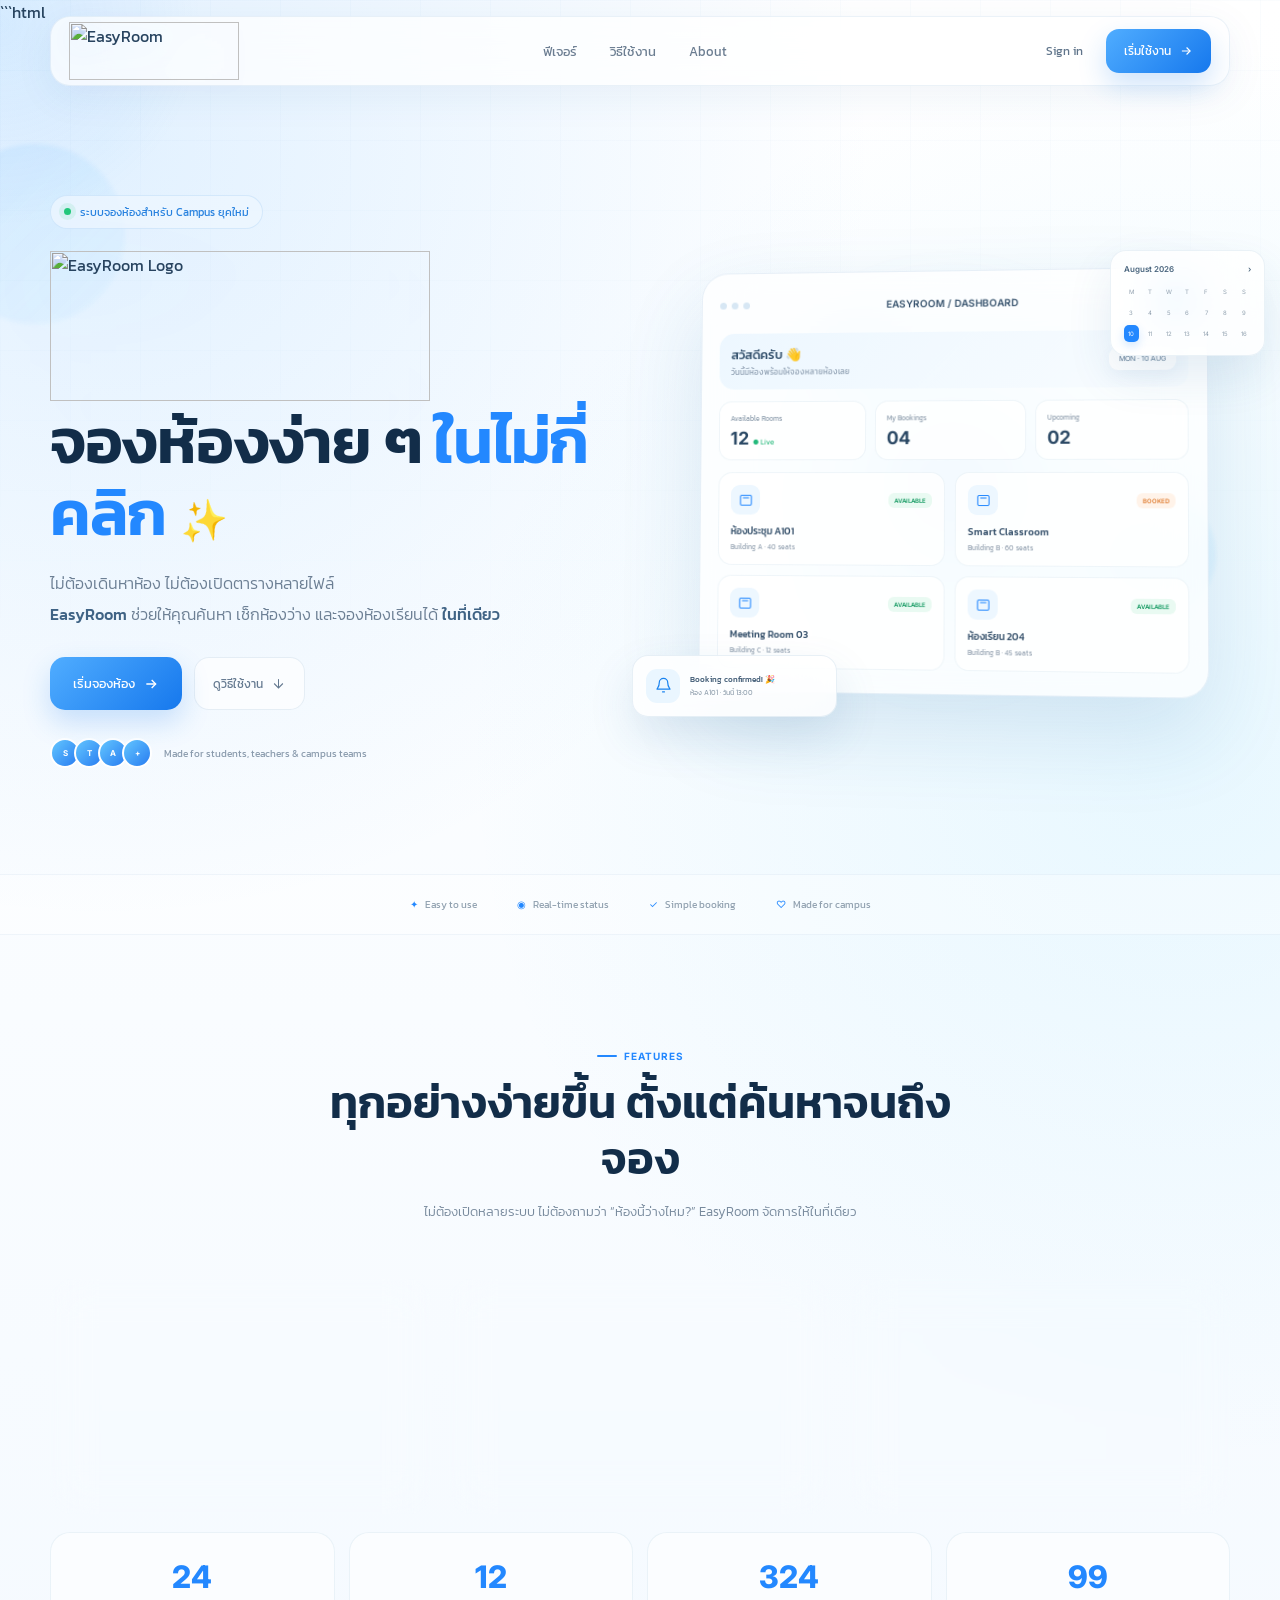
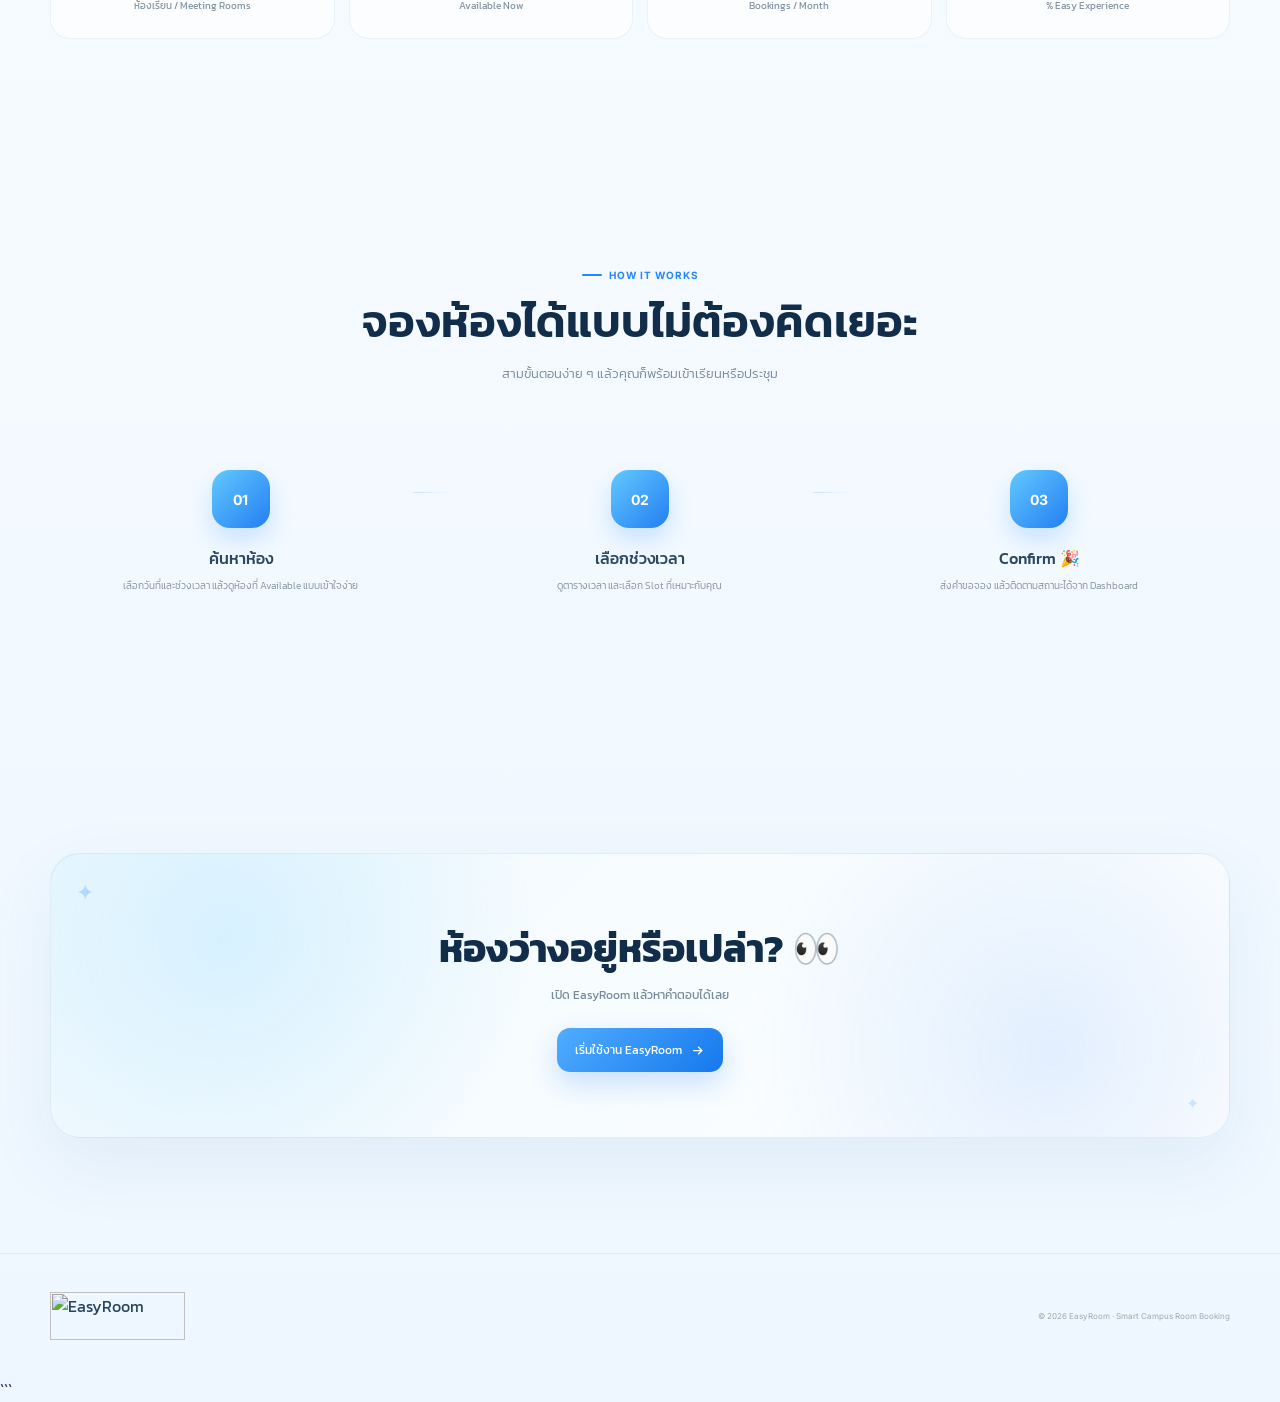
==== commit 3535ed5d: "index.html 07" ====
--- a/index.html
+++ b/index.html
@@ -3,122 +3,115 @@
 <html lang="th">
 
 <head>
-
     <meta charset="UTF-8">
 
-    <meta
-        name="viewport"
-        content="width=device-width, initial-scale=1.0"
-    >
-
-    <title>EasyRoom — ระบบจองห้องเรียนและห้องประชุม</title>
+    <meta name="viewport" content="width=device-width, initial-scale=1.0">
+
+    <title>EasyRoom — Smart Campus Room Booking</title>
 
     <meta
         name="description"
-        content="EasyRoom ระบบจองห้องเรียนและห้องประชุมที่ใช้งานง่าย รวดเร็ว และเป็นระบบ"
+        content="EasyRoom ระบบจองห้องเรียนและห้องประชุมสำหรับมหาวิทยาลัย"
     >
 
     <link rel="preconnect" href="https://fonts.googleapis.com">
 
-    <link
-        rel="preconnect"
-        href="https://fonts.gstatic.com"
-        crossorigin
-    >
+    <link rel="preconnect" href="https://fonts.gstatic.com" crossorigin>
 
     <link
         href="https://fonts.googleapis.com/css2?family=Kanit:wght@300;400;500;600;700&family=Inter:wght@400;500;600;700;800&display=swap"
         rel="stylesheet"
     >
 
-
     <style>
 
-        /* =====================================================
-           EASYROOM
-           PREMIUM BLUE / WHITE SAAS
-           ===================================================== */
+        /* =========================================================
+           EASYROOM — MODERN CAMPUS DESIGN SYSTEM
+           ========================================================= */
 
         :root {
 
-            --blue: #1677ff;
-            --blue-dark: #075ed7;
-            --blue-light: #55a7ff;
-
-            --blue-soft: #eaf4ff;
-
-            --text: #132a43;
-            --text-soft: #617188;
-            --text-muted: #8c9aaa;
-
+            --blue: #2388ff;
+            --blue-2: #56b4ff;
+            --blue-3: #0f6fe8;
+
+            --cyan: #5edcff;
+
+            --navy: #122d49;
+            --text: #27435f;
+            --muted: #71849a;
+            --soft: #9aaabd;
+
+            --bg: #f7fbff;
             --white: #ffffff;
 
-            --border:
-                rgba(28, 82, 139, 0.10);
+            --glass:
+                rgba(255,255,255,.66);
+
+            --line:
+                rgba(31,100,160,.10);
 
             --shadow:
                 0 25px 70px
-                rgba(28, 82, 139, 0.11);
-
-        }
-
-
-        /* =====================================================
+                rgba(35,111,176,.10);
+
+            --radius-xl: 30px;
+            --radius-lg: 22px;
+            --radius-md: 16px;
+
+        }
+
+
+        /* =========================================================
            RESET
-           ===================================================== */
+           ========================================================= */
 
         * {
-
             margin: 0;
             padding: 0;
-
             box-sizing: border-box;
-
-        }
-
+        }
 
         html {
-
             scroll-behavior: smooth;
-
-        }
-
+        }
 
         body {
-
-            color: var(--text);
 
             font-family:
                 "Kanit",
                 "Inter",
                 sans-serif;
 
+            color: var(--text);
+
             background:
 
                 radial-gradient(
-                    circle at 10% 0%,
-                    rgba(50,145,255,0.14),
+                    circle at 8% 5%,
+                    rgba(65,164,255,.15),
+                    transparent 25%
+                ),
+
+                radial-gradient(
+                    circle at 92% 25%,
+                    rgba(96,211,255,.12),
                     transparent 28%
                 ),
 
-                radial-gradient(
-                    circle at 90% 35%,
-                    rgba(71,166,255,0.10),
-                    transparent 30%
-                ),
-
                 linear-gradient(
-                    135deg,
+                    180deg,
                     #ffffff 0%,
-                    #f7fbff 52%,
-                    #edf6ff 100%
+                    #f7fbff 45%,
+                    #eef7ff 100%
                 );
 
+            min-height: 100vh;
+
             overflow-x: hidden;
 
         }
 
-
         body::before {
 
             content: "";
@@ -127,20 +120,20 @@
 
             inset: 0;
 
+            z-index: -3;
+
             pointer-events: none;
 
-            z-index: -1;
-
             background-image:
 
                 linear-gradient(
-                    rgba(25,100,170,0.025) 1px,
+                    rgba(44,128,194,.025) 1px,
                     transparent 1px
                 ),
 
                 linear-gradient(
                     90deg,
-                    rgba(25,100,170,0.025) 1px,
+                    rgba(44,128,194,.025) 1px,
                     transparent 1px
                 );
 
@@ -149,88 +142,180 @@
             mask-image:
                 linear-gradient(
                     to bottom,
-                    black,
-                    transparent 80%
+                    black 0%,
+                    transparent 75%
                 );
 
         }
 
-
         ::selection {
 
+            color: white;
+
             background:
-                rgba(22,119,255,0.16);
-
-            color:
                 var(--blue);
 
         }
 
-
         a {
-
+            text-decoration: none;
             color: inherit;
-
-            text-decoration: none;
-
-        }
-
-
-        button {
-
+        }
+
+        button,
+        input {
             font: inherit;
-
-        }
-
-
-        /* =====================================================
+        }
+
+
+        /* =========================================================
+           BACKGROUND FLOATING SHAPES
+           ========================================================= */
+
+        .background-shapes {
+
+            position: fixed;
+
+            inset: 0;
+
+            pointer-events: none;
+
+            z-index: -2;
+
+            overflow: hidden;
+
+        }
+
+        .blob {
+
+            position: absolute;
+
+            border-radius: 50%;
+
+            filter: blur(2px);
+
+            opacity: .55;
+
+            animation:
+                blobFloat 10s ease-in-out infinite;
+
+        }
+
+        .blob.one {
+
+            width: 180px;
+            height: 180px;
+
+            top: 16%;
+            left: -55px;
+
+            background:
+                linear-gradient(
+                    135deg,
+                    rgba(89,180,255,.25),
+                    rgba(135,226,255,.10)
+                );
+
+        }
+
+        .blob.two {
+
+            width: 120px;
+            height: 120px;
+
+            top: 55%;
+            right: 5%;
+
+            background:
+                rgba(104,206,255,.18);
+
+            animation-delay: -3s;
+
+        }
+
+        .blob.three {
+
+            width: 80px;
+            height: 80px;
+
+            top: 35%;
+            right: 30%;
+
+            background:
+                rgba(67,142,255,.13);
+
+            animation-delay: -6s;
+
+        }
+
+        @keyframes blobFloat {
+
+            0%,
+            100% {
+                transform:
+                    translate(0,0)
+                    rotate(0deg);
+            }
+
+            50% {
+                transform:
+                    translate(20px,-25px)
+                    rotate(8deg);
+            }
+
+        }
+
+
+        /* =========================================================
+           MOUSE GLOW
+           ========================================================= */
+
+        .mouse-glow {
+
+            position: fixed;
+
+            width: 420px;
+            height: 420px;
+
+            border-radius: 50%;
+
+            pointer-events: none;
+
+            z-index: -1;
+
+            transform:
+                translate(-50%,-50%);
+
+            background:
+                radial-gradient(
+                    circle,
+                    rgba(72,165,255,.12),
+                    transparent 68%
+                );
+
+        }
+
+
+        /* =========================================================
            CONTAINER
-           ===================================================== */
+           ========================================================= */
 
         .container {
 
-            width: min(
-                1180px,
-                calc(100% - 48px)
-            );
-
-            margin: auto;
-
-        }
-
-
-        /* =====================================================
-           AMBIENT
-           ===================================================== */
-
-        .ambient {
-
-            position: fixed;
-
-            width: 500px;
-            height: 500px;
-
-            border-radius: 50%;
-
-            background:
-                rgba(45,139,255,0.065);
-
-            filter:
-                blur(100px);
-
-            transform:
-                translate(-50%, -50%);
-
-            pointer-events: none;
-
-            z-index: -1;
-
-        }
-
-
-        /* =====================================================
+            width:
+                min(
+                    1180px,
+                    calc(100% - 42px)
+                );
+
+            margin: 0 auto;
+
+        }
+
+
+        /* =========================================================
            NAVBAR
-           ===================================================== */
+           ========================================================= */
 
         .navbar {
 
@@ -240,61 +325,43 @@
             left: 0;
             right: 0;
 
-            z-index: 100;
+            z-index: 1000;
+
+            padding-top: 16px;
+
+            transition:
+                .3s ease;
+
+        }
+
+        .navbar.scrolled {
+
+            padding-top: 9px;
+
+        }
+
+        .nav-shell {
+
+            height: 70px;
+
+            display: flex;
+
+            align-items: center;
+
+            justify-content: space-between;
 
             padding:
-                16px 0;
-
-            transition:
-                padding 0.3s ease,
-                background 0.3s ease,
-                box-shadow 0.3s ease;
-
-        }
-
-
-        .navbar.scrolled {
-
-            padding:
-                10px 0;
-
-            background:
-                rgba(255,255,255,0.78);
-
-            backdrop-filter:
-                blur(20px);
-
-            -webkit-backdrop-filter:
-                blur(20px);
-
-            box-shadow:
-                0 8px 30px
-                rgba(32,79,128,0.06);
-
-        }
-
-
-        .nav-inner {
-
-            display: flex;
-
-            align-items: center;
-
-            justify-content: space-between;
-
-            height: 68px;
-
-            padding:
-                0 20px;
+                0 18px;
 
             border:
                 1px solid
-                rgba(30,83,137,0.08);
-
-            border-radius: 18px;
+                rgba(37,113,171,.09);
+
+            border-radius:
+                20px;
 
             background:
-                rgba(255,255,255,0.68);
+                rgba(255,255,255,.72);
 
             backdrop-filter:
                 blur(24px);
@@ -303,28 +370,40 @@
                 blur(24px);
 
             box-shadow:
-                0 10px 35px
-                rgba(31,80,132,0.055);
-
-        }
-
-
-        /* =====================================================
+                0 10px 40px
+                rgba(30,91,145,.065);
+
+            transition:
+                .3s ease;
+
+        }
+
+        .navbar.scrolled .nav-shell {
+
+            box-shadow:
+                0 12px 35px
+                rgba(30,91,145,.10);
+
+            background:
+                rgba(255,255,255,.86);
+
+        }
+
+
+        /* =========================================================
            LOGO
-           ===================================================== */
+           ========================================================= */
 
         .brand {
 
+            width: 170px;
+            height: 58px;
+
             display: flex;
 
             align-items: center;
 
-            width: 170px;
-
-            height: 58px;
-
-        }
-
+        }
 
         .brand img {
 
@@ -337,27 +416,26 @@
 
             filter:
                 drop-shadow(
-                    0 8px 20px
-                    rgba(22,119,255,0.08)
+                    0 7px 15px
+                    rgba(34,136,255,.08)
                 );
 
             transition:
-                transform 0.3s ease;
-
-        }
-
+                transform .3s ease;
+
+        }
 
         .brand:hover img {
 
             transform:
-                scale(1.045);
-
-        }
-
-
-        /* =====================================================
-           NAV LINKS
-           ===================================================== */
+                scale(1.05);
+
+        }
+
+
+        /* =========================================================
+           NAV
+           ========================================================= */
 
         .nav-links {
 
@@ -365,29 +443,28 @@
 
             align-items: center;
 
-            gap: 6px;
-
-        }
-
+            gap: 5px;
+
+        }
 
         .nav-link {
 
             padding:
                 10px 14px;
 
-            border-radius: 10px;
-
-            color:
-                #617187;
-
-            font-size: 13px;
+            border-radius:
+                11px;
+
+            color:
+                #6b7d91;
+
+            font-size:
+                13px;
 
             transition:
-                color 0.2s ease,
-                background 0.2s ease;
-
-        }
-
+                .2s ease;
+
+        }
 
         .nav-link:hover {
 
@@ -395,10 +472,9 @@
                 var(--blue);
 
             background:
-                var(--blue-soft);
-
-        }
-
+                #edf7ff;
+
+        }
 
         .nav-actions {
 
@@ -406,42 +482,43 @@
 
             align-items: center;
 
-            gap: 10px;
-
-        }
-
-
-        .btn-login {
+            gap: 8px;
+
+        }
+
+        .sign-in {
 
             padding:
-                10px 16px;
-
-            border-radius: 10px;
-
-            color:
-                #53657a;
-
-            font-size: 12px;
-
-            transition:
-                color 0.2s ease,
-                background 0.2s ease;
-
-        }
-
-
-        .btn-login:hover {
+                10px 15px;
+
+            border-radius:
+                11px;
+
+            color:
+                #60758b;
+
+            font-size:
+                12px;
+
+        }
+
+        .sign-in:hover {
 
             color:
                 var(--blue);
 
-            background:
-                var(--blue-soft);
-
-        }
-
-
-        .btn-primary {
+        }
+
+
+        /* =========================================================
+           BUTTON
+           ========================================================= */
+
+        .btn {
+
+            position: relative;
+
+            overflow: hidden;
 
             display: inline-flex;
 
@@ -451,48 +528,92 @@
 
             gap: 8px;
 
+            min-height: 44px;
+
             padding:
-                12px 20px;
-
-            border: none;
-
-            border-radius: 11px;
-
-            color: white;
+                0 18px;
+
+            border: 0;
+
+            border-radius:
+                13px;
+
+            color:
+                white;
 
             background:
                 linear-gradient(
                     135deg,
-                    #318dff,
-                    #0865e5
+                    #50adff,
+                    #1678ed
                 );
 
             box-shadow:
-                0 10px 25px
-                rgba(22,119,255,0.19);
-
-            font-size: 12px;
-
-            cursor: pointer;
+                0 12px 28px
+                rgba(32,126,237,.22);
+
+            font-size:
+                12px;
+
+            cursor:
+                pointer;
 
             transition:
-                transform 0.25s ease,
-                box-shadow 0.25s ease;
-
-        }
-
-
-        .btn-primary:hover {
+                transform .25s ease,
+                box-shadow .25s ease;
+
+        }
+
+        .btn::before {
+
+            content: "";
+
+            position: absolute;
+
+            top: 0;
+            left: -100%;
+
+            width: 70%;
+            height: 100%;
+
+            background:
+                linear-gradient(
+                    100deg,
+                    transparent,
+                    rgba(255,255,255,.38),
+                    transparent
+                );
 
             transform:
-                translateY(-2px);
+                skewX(-20deg);
+
+            transition:
+                left .6s ease;
+
+        }
+
+        .btn:hover::before {
+
+            left:
+                140%;
+
+        }
+
+        .btn:hover {
+
+            transform:
+                translateY(-3px);
 
             box-shadow:
-                0 15px 32px
-                rgba(22,119,255,0.27);
-
-        }
-
+                0 17px 35px
+                rgba(32,126,237,.28);
+
+        }
+
+
+        /* =========================================================
+           MOBILE MENU
+           ========================================================= */
 
         .mobile-menu {
 
@@ -503,24 +624,26 @@
 
             border:
                 1px solid
-                var(--border);
-
-            border-radius: 10px;
-
-            color:
-                #557087;
+                var(--line);
+
+            border-radius:
+                11px;
 
             background:
-                rgba(255,255,255,0.7);
-
-            cursor: pointer;
-
-        }
-
-
-        /* =====================================================
+                rgba(255,255,255,.8);
+
+            color:
+                var(--text);
+
+            cursor:
+                pointer;
+
+        }
+
+
+        /* =========================================================
            HERO
-           ===================================================== */
+           ========================================================= */
 
         .hero {
 
@@ -528,47 +651,47 @@
                 850px;
 
             padding:
-                175px 0
-                105px;
-
-            display: flex;
-
-            align-items: center;
-
-        }
-
+                155px 0 90px;
+
+            display:
+                flex;
+
+            align-items:
+                center;
+
+        }
 
         .hero-grid {
 
-            display: grid;
+            display:
+                grid;
 
             grid-template-columns:
-                1.03fr
-                0.97fr;
-
-            align-items: center;
-
-            gap: 80px;
-
-        }
-
+                1fr 1fr;
+
+            align-items:
+                center;
+
+            gap:
+                60px;
+
+        }
 
         .hero-content {
 
             animation:
-                heroIn 0.8s ease both;
-
-        }
-
-
-        @keyframes heroIn {
+                heroEnter .8s ease both;
+
+        }
+
+        @keyframes heroEnter {
 
             from {
 
                 opacity: 0;
 
                 transform:
-                    translateY(25px);
+                    translateY(30px);
 
             }
 
@@ -584,255 +707,371 @@
         }
 
 
-        .eyebrow {
-
-            display: inline-flex;
-
-            align-items: center;
-
-            gap: 9px;
+        /* =========================================================
+           HERO BADGE
+           ========================================================= */
+
+        .hero-badge {
+
+            display:
+                inline-flex;
+
+            align-items:
+                center;
+
+            gap:
+                9px;
 
             padding:
                 8px 13px;
 
-            margin-bottom: 25px;
+            margin-bottom:
+                22px;
 
             border:
                 1px solid
-                rgba(22,119,255,0.12);
-
-            border-radius: 100px;
-
-            color:
-                var(--blue);
+                rgba(38,133,221,.12);
+
+            border-radius:
+                100px;
 
             background:
-                rgba(234,244,255,0.72);
-
-            font-size: 11px;
-
-            font-weight: 400;
-
-        }
-
-
-        .eyebrow-dot {
+                rgba(237,247,255,.78);
+
+            color:
+                #2680df;
+
+            font-size:
+                11px;
+
+        }
+
+        .live-dot {
 
             width: 7px;
             height: 7px;
 
-            border-radius: 50%;
+            border-radius:
+                50%;
 
             background:
-                #26b876;
+                #22c77a;
 
             box-shadow:
                 0 0 0 5px
-                rgba(38,184,118,0.09);
-
-        }
-
+                rgba(34,199,122,.10);
+
+            animation:
+                pulse 2s infinite;
+
+        }
+
+        @keyframes pulse {
+
+            0%,
+            100% {
+                transform: scale(1);
+            }
+
+            50% {
+                transform: scale(1.25);
+            }
+
+        }
+
+
+        /* =========================================================
+           HERO LOGO
+           ========================================================= */
 
         .hero-logo {
 
-            width: 340px;
-
-            height: 145px;
-
-            margin-bottom: 8px;
-
-        }
-
+            width:
+                380px;
+
+            height:
+                150px;
+
+            margin-bottom:
+                4px;
+
+        }
 
         .hero-logo img {
 
             width: 100%;
             height: 100%;
 
-            object-fit: contain;
-
-            object-position: left center;
+            object-fit:
+                contain;
+
+            object-position:
+                left center;
 
             filter:
                 drop-shadow(
-                    0 18px 32px
-                    rgba(22,119,255,0.10)
+                    0 20px 35px
+                    rgba(34,136,255,.13)
                 );
 
         }
 
 
+        /* =========================================================
+           HERO TITLE
+           ========================================================= */
+
         .hero-title {
 
-            max-width: 700px;
-
-            color:
-                #122b45;
+            max-width:
+                650px;
+
+            color:
+                var(--navy);
 
             font-size:
                 clamp(
-                    42px,
+                    43px,
                     5vw,
-                    66px
+                    65px
                 );
 
-            line-height: 1.12;
+            line-height:
+                1.12;
 
             letter-spacing:
-                -1.5px;
-
-            font-weight: 600;
-
-            margin-bottom: 22px;
-
-        }
-
-
-        .hero-title span {
+                -1.3px;
+
+            font-weight:
+                600;
+
+            margin-bottom:
+                20px;
+
+        }
+
+        .hero-title .blue {
 
             color:
                 var(--blue);
 
         }
 
+        .hero-title .emoji {
+
+            display:
+                inline-block;
+
+            font-size:
+                .62em;
+
+            transform:
+                rotate(-8deg);
+
+            animation:
+                wave 3s ease-in-out infinite;
+
+        }
+
+        @keyframes wave {
+
+            0%,
+            100% {
+                transform:
+                    rotate(-8deg)
+                    translateY(0);
+            }
+
+            50% {
+                transform:
+                    rotate(8deg)
+                    translateY(-5px);
+            }
+
+        }
+
+
+        /* =========================================================
+           HERO DESCRIPTION
+           ========================================================= */
 
         .hero-description {
 
-            max-width: 590px;
-
-            color:
-                #64758a;
-
-            font-size: 17px;
-
-            line-height: 1.9;
-
-            font-weight: 300;
-
-            margin-bottom: 34px;
-
-        }
-
-
-        .hero-buttons {
-
-            display: flex;
-
-            align-items: center;
-
-            gap: 13px;
-
-            margin-bottom: 35px;
-
-        }
-
-
-        .hero-button {
-
-            min-height: 52px;
+            max-width:
+                600px;
+
+            color:
+                #6c7f94;
+
+            font-size:
+                16px;
+
+            line-height:
+                1.9;
+
+            font-weight:
+                300;
+
+            margin-bottom:
+                28px;
+
+        }
+
+        .hero-description strong {
+
+            color:
+                #3f6385;
+
+            font-weight:
+                500;
+
+        }
+
+
+        /* =========================================================
+           HERO ACTIONS
+           ========================================================= */
+
+        .hero-actions {
+
+            display:
+                flex;
+
+            align-items:
+                center;
+
+            gap:
+                12px;
+
+            margin-bottom:
+                28px;
+
+        }
+
+        .hero-primary {
+
+            min-height:
+                53px;
 
             padding:
                 0 23px;
 
-            border-radius: 13px;
-
-            font-size: 13px;
-
-        }
-
+            border-radius:
+                15px;
+
+            font-size:
+                13px;
+
+        }
 
         .hero-secondary {
 
-            display: inline-flex;
-
-            align-items: center;
-
-            justify-content: center;
-
-            gap: 9px;
-
-            min-height: 52px;
+            min-height:
+                53px;
+
+            display:
+                inline-flex;
+
+            align-items:
+                center;
+
+            gap:
+                8px;
 
             padding:
-                0 21px;
+                0 18px;
 
             border:
                 1px solid
-                rgba(30,83,137,0.11);
-
-            border-radius: 13px;
-
-            color:
-                #607187;
+                var(--line);
+
+            border-radius:
+                15px;
 
             background:
-                rgba(255,255,255,0.65);
-
-            backdrop-filter:
-                blur(15px);
-
-            font-size: 13px;
+                rgba(255,255,255,.65);
+
+            color:
+                #647990;
+
+            font-size:
+                12px;
 
             transition:
-                transform 0.25s ease,
-                border 0.25s ease,
-                color 0.25s ease;
-
-        }
-
+                .25s ease;
+
+        }
 
         .hero-secondary:hover {
 
             transform:
-                translateY(-2px);
+                translateY(-3px);
 
             color:
                 var(--blue);
 
             border-color:
-                rgba(22,119,255,0.20);
-
-        }
-
-
-        .hero-trust {
-
-            display: flex;
-
-            align-items: center;
-
-            gap: 13px;
-
-            color:
-                #8a98a8;
-
-            font-size: 10px;
-
-        }
-
-
-        .trust-avatars {
-
-            display: flex;
-
-        }
-
-
-        .trust-avatar {
-
-            width: 28px;
-            height: 28px;
-
-            display: grid;
-            place-items: center;
-
-            margin-left: -5px;
+                rgba(35,136,255,.18);
+
+            background:
+                white;
+
+        }
+
+
+        /* =========================================================
+           HERO SOCIAL PROOF
+           ========================================================= */
+
+        .hero-proof {
+
+            display:
+                flex;
+
+            align-items:
+                center;
+
+            gap:
+                12px;
+
+            color:
+                #8a9bad;
+
+            font-size:
+                10px;
+
+        }
+
+        .avatars {
+
+            display:
+                flex;
+
+        }
+
+        .avatar {
+
+            width:
+                30px;
+
+            height:
+                30px;
+
+            display:
+                grid;
+
+            place-items:
+                center;
+
+            margin-left:
+                -6px;
 
             border:
                 2px solid
                 white;
 
-            border-radius: 50%;
+            border-radius:
+                50%;
 
             color:
                 white;
@@ -840,75 +1079,105 @@
             background:
                 linear-gradient(
                     135deg,
-                    #52a7ff,
-                    #176ee7
+                    #64c7ff,
+                    #287cf1
                 );
 
-            font-size: 9px;
-
-        }
-
-
-        .trust-avatar:first-child {
-
+            font-family:
+                Inter,
+                sans-serif;
+
+            font-size:
+                8px;
+
+            font-weight:
+                700;
+
+        }
+
+        .avatar:first-child {
             margin-left: 0;
-
-        }
-
-
-        /* =====================================================
+        }
+
+
+        /* =========================================================
            HERO VISUAL
-           ===================================================== */
+           ========================================================= */
 
         .hero-visual {
 
-            position: relative;
-
-            min-height: 550px;
-
-            display: flex;
-
-            align-items: center;
-
-            justify-content: center;
-
-        }
-
-
-        .hero-glow {
-
-            position: absolute;
-
-            width: 420px;
-            height: 420px;
-
-            border-radius: 50%;
+            position:
+                relative;
+
+            min-height:
+                560px;
+
+            display:
+                flex;
+
+            align-items:
+                center;
+
+            justify-content:
+                center;
+
+        }
+
+        .visual-glow {
+
+            position:
+                absolute;
+
+            width:
+                480px;
+
+            height:
+                480px;
+
+            border-radius:
+                50%;
 
             background:
-                rgba(45,142,255,0.10);
+                radial-gradient(
+                    circle,
+                    rgba(64,163,255,.19),
+                    rgba(109,213,255,.06),
+                    transparent 68%
+                );
 
             filter:
-                blur(80px);
-
-        }
-
-
-        .dashboard-preview {
-
-            position: relative;
-
-            width: 500px;
-
-            padding: 20px;
+                blur(10px);
+
+        }
+
+
+        /* =========================================================
+           MAIN APP CARD
+           ========================================================= */
+
+        .app-card {
+
+            position:
+                relative;
+
+            width:
+                510px;
+
+            min-height:
+                425px;
+
+            padding:
+                18px;
 
             border:
                 1px solid
-                rgba(30,83,137,0.10);
-
-            border-radius: 25px;
+                rgba(39,112,171,.10);
+
+            border-radius:
+                27px;
 
             background:
-                rgba(255,255,255,0.72);
+                rgba(255,255,255,.70);
 
             backdrop-filter:
                 blur(25px);
@@ -917,802 +1186,1524 @@
                 blur(25px);
 
             box-shadow:
-                0 35px 80px
-                rgba(32,82,136,0.13);
+                0 35px 85px
+                rgba(36,104,160,.14);
 
             transform:
-                perspective(1200px)
-                rotateY(-7deg)
-                rotateX(3deg);
+                perspective(1300px)
+                rotateY(-5deg)
+                rotateX(2deg);
+
+            transition:
+                transform .2s ease;
 
             animation:
-                floating 5s ease-in-out infinite;
-
-        }
-
-
-        @keyframes floating {
+                appFloat 6s ease-in-out infinite;
+
+        }
+
+        @keyframes appFloat {
 
             0%,
             100% {
-
-                transform:
-                    perspective(1200px)
-                    rotateY(-7deg)
-                    rotateX(3deg)
-                    translateY(0);
-
+                margin-top: 0;
             }
 
             50% {
-
-                transform:
-                    perspective(1200px)
-                    rotateY(-5deg)
-                    rotateX(2deg)
-                    translateY(-10px);
-
-            }
-
-        }
-
-
-        .preview-top {
-
-            display: flex;
-
-            align-items: center;
-
-            justify-content: space-between;
-
-            margin-bottom: 18px;
-
-        }
-
-
-        .preview-title {
-
-            color:
-                #233b55;
-
-            font-size: 14px;
-
-            font-weight: 500;
-
-        }
-
-
-        .preview-status {
+                margin-top: -9px;
+            }
+
+        }
+
+
+        /* =========================================================
+           APP TOP
+           ========================================================= */
+
+        .app-top {
+
+            display:
+                flex;
+
+            align-items:
+                center;
+
+            justify-content:
+                space-between;
+
+            margin-bottom:
+                15px;
+
+        }
+
+        .window-dots {
+
+            display:
+                flex;
+
+            gap:
+                5px;
+
+        }
+
+        .window-dot {
+
+            width:
+                7px;
+
+            height:
+                7px;
+
+            border-radius:
+                50%;
+
+            background:
+                #d7e7f4;
+
+        }
+
+        .app-title {
+
+            color:
+                #35516c;
+
+            font-family:
+                Inter,
+                sans-serif;
+
+            font-size:
+                10px;
+
+            font-weight:
+                600;
+
+        }
+
+        .app-profile {
+
+            width:
+                28px;
+
+            height:
+                28px;
+
+            display:
+                grid;
+
+            place-items:
+                center;
+
+            border-radius:
+                9px;
+
+            color:
+                white;
+
+            background:
+                linear-gradient(
+                    135deg,
+                    #60caff,
+                    #2781f4
+                );
+
+            font-size:
+                8px;
+
+        }
+
+
+        /* =========================================================
+           DASHBOARD HEADER
+           ========================================================= */
+
+        .dashboard-head {
+
+            display:
+                flex;
+
+            align-items:
+                center;
+
+            justify-content:
+                space-between;
 
             padding:
-                6px 10px;
-
-            border-radius: 100px;
-
-            color:
-                #1d9b63;
+                12px;
+
+            margin-bottom:
+                12px;
+
+            border-radius:
+                15px;
 
             background:
-                #e9f9f1;
-
-            font-size: 9px;
-
-        }
-
-
-        .preview-search {
-
-            height: 40px;
-
-            display: flex;
-
-            align-items: center;
-
-            gap: 9px;
+                linear-gradient(
+                    135deg,
+                    #edf7ff,
+                    #f8fcff
+                );
+
+        }
+
+        .dashboard-greeting {
+
+            color:
+                #34516d;
+
+            font-size:
+                13px;
+
+            font-weight:
+                500;
+
+        }
+
+        .dashboard-sub {
+
+            color:
+                #8b9caf;
+
+            font-size:
+                8px;
+
+            margin-top:
+                2px;
+
+        }
+
+        .date-pill {
 
             padding:
-                0 12px;
-
-            margin-bottom: 17px;
+                7px 10px;
+
+            border-radius:
+                9px;
+
+            background:
+                white;
+
+            color:
+                #5c7790;
+
+            font-family:
+                Inter,
+                sans-serif;
+
+            font-size:
+                7px;
+
+            box-shadow:
+                0 5px 15px
+                rgba(33,101,151,.05);
+
+        }
+
+
+        /* =========================================================
+           MINI STATS
+           ========================================================= */
+
+        .mini-stats {
+
+            display:
+                grid;
+
+            grid-template-columns:
+                repeat(3,1fr);
+
+            gap:
+                9px;
+
+            margin-bottom:
+                12px;
+
+        }
+
+        .mini-stat {
+
+            padding:
+                11px;
 
             border:
                 1px solid
-                rgba(30,83,137,0.07);
-
-            border-radius: 10px;
-
-            color:
-                #a1adba;
+                rgba(37,112,170,.07);
+
+            border-radius:
+                13px;
 
             background:
-                #f8fbfe;
-
-            font-size: 9px;
-
-        }
-
-
-        .preview-rooms {
-
-            display: grid;
+                rgba(255,255,255,.75);
+
+        }
+
+        .mini-stat-label {
+
+            color:
+                #8c9cac;
+
+            font-size:
+                7px;
+
+            margin-bottom:
+                4px;
+
+        }
+
+        .mini-stat-number {
+
+            color:
+                #2b4965;
+
+            font-family:
+                Inter,
+                sans-serif;
+
+            font-size:
+                18px;
+
+            font-weight:
+                700;
+
+        }
+
+        .mini-stat-number span {
+
+            color:
+                #24b97b;
+
+            font-size:
+                7px;
+
+            font-weight:
+                500;
+
+        }
+
+
+        /* =========================================================
+           ROOM GRID
+           ========================================================= */
+
+        .room-grid {
+
+            display:
+                grid;
 
             grid-template-columns:
                 1fr 1fr;
 
-            gap: 12px;
-
-        }
-
-
-        .preview-room {
+            gap:
+                10px;
+
+        }
+
+        .room {
+
+            position:
+                relative;
 
             padding:
-                15px;
+                12px;
 
             border:
                 1px solid
-                rgba(30,83,137,0.07);
-
-            border-radius: 14px;
+                rgba(38,111,169,.07);
+
+            border-radius:
+                14px;
 
             background:
-                rgba(250,252,255,0.85);
+                rgba(255,255,255,.78);
 
             transition:
-                transform 0.25s ease;
-
-        }
-
-
-        .preview-room:hover {
+                transform .25s ease,
+                box-shadow .25s ease;
+
+        }
+
+        .room:hover {
 
             transform:
-                translateY(-3px);
-
-        }
-
-
-        .room-image {
-
-            height: 88px;
-
-            margin-bottom: 11px;
-
-            border-radius: 10px;
+                translateY(-4px);
+
+            box-shadow:
+                0 12px 25px
+                rgba(38,111,169,.08);
+
+        }
+
+        .room-top {
+
+            display:
+                flex;
+
+            align-items:
+                center;
+
+            justify-content:
+                space-between;
+
+            margin-bottom:
+                9px;
+
+        }
+
+        .room-icon {
+
+            width:
+                30px;
+
+            height:
+                30px;
+
+            display:
+                grid;
+
+            place-items:
+                center;
+
+            border-radius:
+                9px;
 
             background:
-
-                linear-gradient(
-                    135deg,
-                    rgba(47,141,255,0.14),
-                    rgba(193,225,255,0.42)
-                );
-
-            position: relative;
-
-            overflow: hidden;
-
-        }
-
-
-        .room-image::after {
-
-            content: "";
-
-            position: absolute;
-
-            width: 60px;
-            height: 60px;
-
-            right: 18px;
-            bottom: -18px;
-
-            border-radius: 50%;
+                #edf7ff;
+
+            color:
+                var(--blue);
+
+        }
+
+        .room-status {
+
+            padding:
+                4px 6px;
+
+            border-radius:
+                6px;
+
+            font-family:
+                Inter,
+                sans-serif;
+
+            font-size:
+                6px;
+
+            font-weight:
+                600;
+
+        }
+
+        .available {
+
+            color:
+                #159a62;
 
             background:
-                rgba(255,255,255,0.75);
-
-        }
-
+                #e9faf2;
+
+        }
+
+        .booked {
+
+            color:
+                #df7d31;
+
+            background:
+                #fff3e9;
+
+        }
 
         .room-name {
 
             color:
-                #2b4058;
-
-            font-size: 11px;
-
-            font-weight: 500;
-
-            margin-bottom: 4px;
-
-        }
-
+                #38536d;
+
+            font-size:
+                10px;
+
+            font-weight:
+                500;
+
+            margin-bottom:
+                3px;
+
+        }
 
         .room-meta {
 
             color:
-                #96a3b1;
-
-            font-size: 8px;
-
-        }
-
-
-        .room-available {
-
-            display: inline-flex;
-
-            margin-top: 9px;
+                #94a2b1;
+
+            font-size:
+                7px;
+
+        }
+
+
+        /* =========================================================
+           FLOATING NOTIFICATION
+           ========================================================= */
+
+        .floating-notification {
+
+            position:
+                absolute;
+
+            left:
+                -38px;
+
+            bottom:
+                45px;
+
+            width:
+                205px;
 
             padding:
-                4px 7px;
-
-            border-radius: 6px;
-
-            color:
-                #15945c;
-
-            background:
-                #eaf9f1;
-
-            font-size: 7px;
-
-        }
-
-
-        /* =====================================================
-           FLOATING CARD
-           ===================================================== */
-
-        .floating-booking {
-
-            position: absolute;
-
-            right: -35px;
-            bottom: 55px;
-
-            width: 210px;
-
-            padding:
-                16px;
+                13px;
+
+            display:
+                flex;
+
+            align-items:
+                center;
+
+            gap:
+                10px;
 
             border:
                 1px solid
-                rgba(30,83,137,0.10);
-
-            border-radius: 17px;
+                rgba(37,112,170,.10);
+
+            border-radius:
+                16px;
 
             background:
-                rgba(255,255,255,0.78);
+                rgba(255,255,255,.82);
 
             backdrop-filter:
                 blur(22px);
 
             box-shadow:
                 0 20px 45px
-                rgba(32,82,136,0.13);
+                rgba(35,100,155,.13);
 
             animation:
-                floatCard 4.5s ease-in-out infinite;
-
-        }
-
-
-        @keyframes floatCard {
+                notificationFloat
+                4.5s ease-in-out infinite;
+
+        }
+
+        @keyframes notificationFloat {
 
             0%,
             100% {
-
                 transform:
                     translateY(0);
-
             }
 
             50% {
-
                 transform:
                     translateY(-8px);
-
-            }
-
-        }
-
-
-        .floating-label {
-
-            color:
-                #8a98a8;
-
-            font-size: 8px;
-
-            margin-bottom: 6px;
-
-        }
-
-
-        .floating-name {
-
-            color:
-                #263e57;
-
-            font-size: 12px;
-
-            font-weight: 500;
-
-            margin-bottom: 10px;
-
-        }
-
-
-        .floating-time {
-
-            display: flex;
-
-            align-items: center;
-
-            justify-content: space-between;
-
-            padding-top: 10px;
+            }
+
+        }
+
+        .notification-icon {
+
+            width:
+                34px;
+
+            height:
+                34px;
+
+            flex-shrink:
+                0;
+
+            display:
+                grid;
+
+            place-items:
+                center;
+
+            border-radius:
+                11px;
+
+            color:
+                #1882ef;
+
+            background:
+                #eaf6ff;
+
+        }
+
+        .notification-title {
+
+            color:
+                #48627b;
+
+            font-size:
+                8px;
+
+            font-weight:
+                500;
+
+        }
+
+        .notification-text {
+
+            color:
+                #96a4b2;
+
+            font-size:
+                7px;
+
+            margin-top:
+                2px;
+
+        }
+
+
+        /* =========================================================
+           FLOATING CALENDAR
+           ========================================================= */
+
+        .floating-calendar {
+
+            position:
+                absolute;
+
+            right:
+                -35px;
+
+            top:
+                48px;
+
+            width:
+                155px;
+
+            padding:
+                13px;
+
+            border:
+                1px solid
+                rgba(37,112,170,.09);
+
+            border-radius:
+                16px;
+
+            background:
+                rgba(255,255,255,.82);
+
+            backdrop-filter:
+                blur(22px);
+
+            box-shadow:
+                0 20px 45px
+                rgba(35,100,155,.11);
+
+            animation:
+                calendarFloat
+                5.5s ease-in-out infinite;
+
+        }
+
+        @keyframes calendarFloat {
+
+            0%,
+            100% {
+                transform:
+                    translateY(0)
+                    rotate(0deg);
+            }
+
+            50% {
+                transform:
+                    translateY(-6px)
+                    rotate(1deg);
+            }
+
+        }
+
+        .calendar-head {
+
+            display:
+                flex;
+
+            justify-content:
+                space-between;
+
+            color:
+                #48647d;
+
+            font-family:
+                Inter,
+                sans-serif;
+
+            font-size:
+                8px;
+
+            font-weight:
+                600;
+
+            margin-bottom:
+                9px;
+
+        }
+
+        .calendar-grid {
+
+            display:
+                grid;
+
+            grid-template-columns:
+                repeat(7,1fr);
+
+            gap:
+                4px;
+
+            text-align:
+                center;
+
+        }
+
+        .calendar-day {
+
+            height:
+                17px;
+
+            display:
+                grid;
+
+            place-items:
+                center;
+
+            color:
+                #91a0af;
+
+            font-family:
+                Inter,
+                sans-serif;
+
+            font-size:
+                6px;
+
+            border-radius:
+                5px;
+
+        }
+
+        .calendar-day.active {
+
+            color:
+                white;
+
+            background:
+                var(--blue);
+
+            box-shadow:
+                0 4px 10px
+                rgba(35,136,255,.20);
+
+        }
+
+
+        /* =========================================================
+           TRUST STRIP
+           ========================================================= */
+
+        .trust-strip {
+
+            padding:
+                22px 0;
 
             border-top:
                 1px solid
-                rgba(30,83,137,0.07);
-
-            color:
-                #6d7c8d;
-
-            font-size: 8px;
-
-        }
-
-
-        .floating-badge {
-
-            color:
-                #168e5a;
+                rgba(36,111,167,.06);
+
+            border-bottom:
+                1px solid
+                rgba(36,111,167,.06);
 
             background:
-                #eaf9f1;
+                rgba(255,255,255,.35);
+
+        }
+
+        .trust-inner {
+
+            display:
+                flex;
+
+            align-items:
+                center;
+
+            justify-content:
+                center;
+
+            gap:
+                40px;
+
+            color:
+                #91a1b0;
+
+            font-size:
+                10px;
+
+        }
+
+        .trust-item {
+
+            display:
+                flex;
+
+            align-items:
+                center;
+
+            gap:
+                7px;
+
+        }
+
+        .trust-icon {
+
+            color:
+                var(--blue);
+
+        }
+
+
+        /* =========================================================
+           SECTION
+           ========================================================= */
+
+        .section {
 
             padding:
-                4px 6px;
-
-            border-radius: 6px;
-
-        }
-
-
-        /* =====================================================
-           SECTION
-           ===================================================== */
-
-        .section {
-
-            padding:
-                110px 0;
-
-        }
-
-
-        .section-header {
-
-            max-width: 700px;
+                115px 0;
+
+        }
+
+        .section-heading {
+
+            max-width:
+                690px;
 
             margin:
                 0 auto 55px;
 
-            text-align: center;
-
-        }
-
+            text-align:
+                center;
+
+        }
 
         .section-label {
 
-            display: inline-block;
-
-            margin-bottom: 13px;
+            display:
+                inline-flex;
+
+            align-items:
+                center;
+
+            gap:
+                7px;
+
+            margin-bottom:
+                12px;
 
             color:
                 var(--blue);
 
-            font-size: 11px;
-
-            font-weight: 500;
+            font-family:
+                Inter,
+                sans-serif;
+
+            font-size:
+                10px;
+
+            font-weight:
+                700;
 
             letter-spacing:
-                0.4px;
-
-        }
-
+                1px;
+
+        }
+
+        .section-label::before {
+
+            content:
+                "";
+
+            width:
+                20px;
+
+            height:
+                2px;
+
+            border-radius:
+                10px;
+
+            background:
+                var(--blue);
+
+        }
 
         .section-title {
 
             color:
-                #18324d;
+                var(--navy);
 
             font-size:
                 clamp(
-                    31px,
+                    32px,
                     4vw,
                     45px
                 );
 
-            line-height: 1.25;
-
-            font-weight: 600;
-
-            margin-bottom: 14px;
-
-        }
-
+            line-height:
+                1.25;
+
+            font-weight:
+                600;
+
+            margin-bottom:
+                13px;
+
+        }
 
         .section-description {
 
             color:
-                #728196;
-
-            font-size: 14px;
-
-            line-height: 1.8;
-
-            font-weight: 300;
-
-        }
-
-
-        /* =====================================================
-           FEATURES
-           ===================================================== */
+                #788a9d;
+
+            font-size:
+                13px;
+
+            line-height:
+                1.9;
+
+            font-weight:
+                300;
+
+        }
+
+
+        /* =========================================================
+           FEATURE CARDS
+           ========================================================= */
 
         .features {
 
-            display: grid;
+            display:
+                grid;
 
             grid-template-columns:
-                repeat(3, 1fr);
-
-            gap: 18px;
-
-        }
-
-
-        .feature-card {
+                repeat(3,1fr);
+
+            gap:
+                18px;
+
+        }
+
+        .feature {
+
+            position:
+                relative;
 
             padding:
                 30px;
 
+            min-height:
+                235px;
+
+            overflow:
+                hidden;
+
             border:
                 1px solid
-                rgba(30,83,137,0.08);
-
-            border-radius: 20px;
+                rgba(36,111,167,.08);
+
+            border-radius:
+                23px;
 
             background:
-                rgba(255,255,255,0.66);
+                rgba(255,255,255,.68);
 
             backdrop-filter:
                 blur(20px);
 
             box-shadow:
-                0 12px 35px
-                rgba(31,79,130,0.045);
+                0 15px 45px
+                rgba(34,102,157,.055);
 
             transition:
-                transform 0.3s ease,
-                box-shadow 0.3s ease,
-                border 0.3s ease;
-
-        }
-
-
-        .feature-card:hover {
+                transform .3s ease,
+                box-shadow .3s ease,
+                border .3s ease;
+
+        }
+
+        .feature::after {
+
+            content:
+                "";
+
+            position:
+                absolute;
+
+            width:
+                130px;
+
+            height:
+                130px;
+
+            right:
+                -60px;
+
+            bottom:
+                -60px;
+
+            border-radius:
+                50%;
+
+            background:
+                rgba(66,164,255,.07);
+
+        }
+
+        .feature:hover {
 
             transform:
-                translateY(-6px);
+                translateY(-8px);
 
             border-color:
-                rgba(22,119,255,0.16);
+                rgba(35,136,255,.17);
 
             box-shadow:
-                0 20px 45px
-                rgba(31,79,130,0.09);
-
-        }
-
+                0 25px 60px
+                rgba(34,102,157,.10);
+
+        }
 
         .feature-icon {
 
-            width: 48px;
-            height: 48px;
-
-            display: grid;
-            place-items: center;
-
-            margin-bottom: 19px;
-
-            border-radius: 14px;
+            width:
+                52px;
+
+            height:
+                52px;
+
+            display:
+                grid;
+
+            place-items:
+                center;
+
+            margin-bottom:
+                20px;
+
+            border-radius:
+                15px;
 
             color:
                 var(--blue);
-
-            background:
-                var(--blue-soft);
-
-        }
-
-
-        .feature-icon svg {
-
-            width: 23px;
-            height: 23px;
-
-        }
-
-
-        .feature-card h3 {
-
-            color:
-                #263d56;
-
-            font-size: 17px;
-
-            font-weight: 500;
-
-            margin-bottom: 9px;
-
-        }
-
-
-        .feature-card p {
-
-            color:
-                #7c8a9b;
-
-            font-size: 12px;
-
-            line-height: 1.8;
-
-            font-weight: 300;
-
-        }
-
-
-        /* =====================================================
-           HOW IT WORKS
-           ===================================================== */
-
-        .steps {
-
-            display: grid;
-
-            grid-template-columns:
-                repeat(3, 1fr);
-
-            gap: 20px;
-
-        }
-
-
-        .step {
-
-            position: relative;
-
-            padding:
-                28px;
-
-            text-align: center;
-
-        }
-
-
-        .step-number {
-
-            width: 55px;
-            height: 55px;
-
-            display: grid;
-            place-items: center;
-
-            margin:
-                0 auto 18px;
-
-            border-radius: 17px;
-
-            color:
-                white;
 
             background:
                 linear-gradient(
                     135deg,
-                    #4ba0ff,
-                    #126be8
+                    #e8f6ff,
+                    #f2fbff
+                );
+
+            transition:
+                transform .3s ease;
+
+        }
+
+        .feature:hover .feature-icon {
+
+            transform:
+                rotate(-5deg)
+                scale(1.08);
+
+        }
+
+        .feature h3 {
+
+            color:
+                #2c4863;
+
+            font-size:
+                17px;
+
+            font-weight:
+                500;
+
+            margin-bottom:
+                8px;
+
+        }
+
+        .feature p {
+
+            max-width:
+                300px;
+
+            color:
+                #7e8fa1;
+
+            font-size:
+                11px;
+
+            line-height:
+                1.85;
+
+            font-weight:
+                300;
+
+        }
+
+
+        /* =========================================================
+           STATS
+           ========================================================= */
+
+        .stats {
+
+            display:
+                grid;
+
+            grid-template-columns:
+                repeat(4,1fr);
+
+            gap:
+                14px;
+
+            margin-top:
+                18px;
+
+        }
+
+        .stat {
+
+            padding:
+                25px 20px;
+
+            text-align:
+                center;
+
+            border:
+                1px solid
+                rgba(36,111,167,.08);
+
+            border-radius:
+                20px;
+
+            background:
+                rgba(255,255,255,.60);
+
+        }
+
+        .stat-number {
+
+            color:
+                var(--blue);
+
+            font-family:
+                Inter,
+                sans-serif;
+
+            font-size:
+                31px;
+
+            font-weight:
+                800;
+
+            margin-bottom:
+                3px;
+
+        }
+
+        .stat-label {
+
+            color:
+                #8494a4;
+
+            font-size:
+                10px;
+
+        }
+
+
+        /* =========================================================
+           HOW IT WORKS
+           ========================================================= */
+
+        .steps {
+
+            display:
+                grid;
+
+            grid-template-columns:
+                repeat(3,1fr);
+
+            gap:
+                18px;
+
+        }
+
+        .step {
+
+            position:
+                relative;
+
+            padding:
+                28px;
+
+            text-align:
+                center;
+
+        }
+
+        .step:not(:last-child)::after {
+
+            content:
+                "";
+
+            position:
+                absolute;
+
+            top:
+                50px;
+
+            right:
+                -18px;
+
+            width:
+                36px;
+
+            height:
+                1px;
+
+            background:
+                linear-gradient(
+                    90deg,
+                    rgba(35,136,255,.22),
+                    transparent
+                );
+
+        }
+
+        .step-number {
+
+            width:
+                58px;
+
+            height:
+                58px;
+
+            display:
+                grid;
+
+            place-items:
+                center;
+
+            margin:
+                0 auto 18px;
+
+            border-radius:
+                18px;
+
+            color:
+                white;
+
+            background:
+                linear-gradient(
+                    135deg,
+                    #62c9ff,
+                    #247ef2
                 );
 
             box-shadow:
                 0 12px 25px
-                rgba(22,119,255,0.18);
-
-            font-size: 18px;
-
-            font-weight: 600;
-
-        }
-
+                rgba(35,136,255,.20);
+
+            font-family:
+                Inter,
+                sans-serif;
+
+            font-size:
+                14px;
+
+            font-weight:
+                700;
+
+        }
 
         .step h3 {
 
             color:
-                #29425c;
-
-            font-size: 16px;
-
-            font-weight: 500;
-
-            margin-bottom: 8px;
-
-        }
-
+                #2c4862;
+
+            font-size:
+                16px;
+
+            font-weight:
+                500;
+
+            margin-bottom:
+                7px;
+
+        }
 
         .step p {
 
             color:
-                #7d8a9a;
-
-            font-size: 11px;
-
-            line-height: 1.7;
-
-            font-weight: 300;
-
-        }
-
-
-        /* =====================================================
+                #8291a1;
+
+            font-size:
+                10px;
+
+            line-height:
+                1.8;
+
+            font-weight:
+                300;
+
+        }
+
+
+        /* =========================================================
            CTA
-           ===================================================== */
+           ========================================================= */
 
         .cta {
 
+            position:
+                relative;
+
+            overflow:
+                hidden;
+
             padding:
-                35px;
+                65px 30px;
+
+            text-align:
+                center;
 
             border:
                 1px solid
-                rgba(30,83,137,0.09);
-
-            border-radius: 28px;
+                rgba(37,118,180,.10);
+
+            border-radius:
+                30px;
 
             background:
 
                 radial-gradient(
-                    circle at 20% 30%,
-                    rgba(77,164,255,0.18),
-                    transparent 35%
+                    circle at 15% 30%,
+                    rgba(93,199,255,.18),
+                    transparent 30%
+                ),
+
+                radial-gradient(
+                    circle at 85% 70%,
+                    rgba(46,132,255,.12),
+                    transparent 30%
                 ),
 
                 linear-gradient(
                     135deg,
-                    #edf6ff,
+                    #eff9ff,
                     #ffffff
                 );
 
             box-shadow:
-                0 20px 60px
-                rgba(31,79,130,0.07);
-
-            text-align: center;
-
-        }
-
+                0 25px 70px
+                rgba(36,103,159,.08);
+
+        }
+
+        .cta::before {
+
+            content:
+                "✦";
+
+            position:
+                absolute;
+
+            top:
+                22px;
+
+            left:
+                25px;
+
+            color:
+                rgba(35,136,255,.25);
+
+            font-size:
+                22px;
+
+            animation:
+                spinStar 5s linear infinite;
+
+        }
+
+        .cta::after {
+
+            content:
+                "✦";
+
+            position:
+                absolute;
+
+            right:
+                30px;
+
+            bottom:
+                22px;
+
+            color:
+                rgba(35,136,255,.18);
+
+            font-size:
+                16px;
+
+            animation:
+                spinStar 4s linear infinite reverse;
+
+        }
+
+        @keyframes spinStar {
+
+            to {
+                transform:
+                    rotate(360deg);
+            }
+
+        }
 
         .cta h2 {
 
             color:
-                #193651;
+                var(--navy);
 
             font-size:
                 clamp(
-                    27px,
+                    28px,
                     4vw,
-                    38px
+                    39px
                 );
 
-            margin-bottom: 10px;
-
-        }
-
+            margin-bottom:
+                9px;
+
+        }
 
         .cta p {
 
             color:
-                #758498;
-
-            font-size: 13px;
-
-            margin-bottom: 23px;
-
-        }
-
-
-        /* =====================================================
+                #778a9e;
+
+            font-size:
+                12px;
+
+            margin-bottom:
+                24px;
+
+        }
+
+
+        /* =========================================================
            FOOTER
-           ===================================================== */
+           ========================================================= */
 
         footer {
 
             padding:
-                35px 0;
+                38px 0;
 
             border-top:
                 1px solid
-                rgba(30,83,137,0.07);
-
-        }
-
+                rgba(36,111,167,.07);
+
+        }
 
         .footer-inner {
 
-            display: flex;
-
-            align-items: center;
-
-            justify-content: space-between;
-
-        }
-
-
-        .footer-brand {
-
-            width: 125px;
-            height: 48px;
-
-        }
-
-
-        .footer-brand img {
-
-            width: 100%;
-            height: 100%;
-
-            object-fit: contain;
-
-            object-position: left center;
-
-        }
-
-
-        .footer-copy {
-
-            color:
-                #96a3b0;
-
-            font-size: 9px;
-
-        }
-
-
-        /* =====================================================
+            display:
+                flex;
+
+            align-items:
+                center;
+
+            justify-content:
+                space-between;
+
+        }
+
+        .footer-logo {
+
+            width:
+                135px;
+
+            height:
+                48px;
+
+        }
+
+        .footer-logo img {
+
+            width:
+                100%;
+
+            height:
+                100%;
+
+            object-fit:
+                contain;
+
+            object-position:
+                left center;
+
+        }
+
+        .copyright {
+
+            color:
+                #99a7b5;
+
+            font-family:
+                Inter,
+                sans-serif;
+
+            font-size:
+                8px;
+
+        }
+
+
+        /* =========================================================
            REVEAL
-           ===================================================== */
+           ========================================================= */
 
         .reveal {
 
-            opacity: 0;
+            opacity:
+                0;
 
             transform:
                 translateY(25px);
 
             transition:
-                opacity 0.7s ease,
-                transform 0.7s ease;
-
-        }
-
+                opacity .7s ease,
+                transform .7s ease;
+
+        }
 
         .reveal.visible {
 
-            opacity: 1;
+            opacity:
+                1;
 
             transform:
                 translateY(0);
@@ -1720,268 +2711,276 @@
         }
 
 
-        /* =====================================================
+        /* =========================================================
            RESPONSIVE
-           ===================================================== */
-
-        @media (max-width: 1000px) {
+           ========================================================= */
+
+        @media (max-width: 1050px) {
 
             .nav-links {
-
                 display: none;
-
-            }
-
+            }
 
             .mobile-menu {
-
                 display: grid;
-
                 place-items: center;
-
-            }
-
+            }
 
             .hero-grid {
 
                 grid-template-columns:
                     1fr;
 
-                text-align: center;
-
-                gap: 40px;
-
-            }
-
+                text-align:
+                    center;
+
+            }
 
             .hero-content {
 
-                display: flex;
-
-                flex-direction: column;
-
-                align-items: center;
-
-            }
-
+                display:
+                    flex;
+
+                flex-direction:
+                    column;
+
+                align-items:
+                    center;
+
+            }
 
             .hero-description {
-
-                margin-left: auto;
-                margin-right: auto;
-
-            }
-
+                margin-inline: auto;
+            }
 
             .hero-logo {
 
-                margin:
-                    0 auto 8px;
-
-                width: 330px;
-
-            }
-
+                margin-inline:
+                    auto;
+
+            }
 
             .hero-visual {
 
-                min-height: 470px;
-
-            }
-
+                min-height:
+                    500px;
+
+            }
+
+            .features {
+
+                grid-template-columns:
+                    1fr 1fr;
+
+            }
+
+        }
+
+
+        @media (max-width: 720px) {
+
+            .container {
+
+                width:
+                    calc(100% - 28px);
+
+            }
+
+            .navbar {
+
+                padding-top:
+                    9px;
+
+            }
+
+            .nav-shell {
+
+                height:
+                    61px;
+
+                border-radius:
+                    16px;
+
+                padding:
+                    0 11px;
+
+            }
+
+            .brand {
+
+                width:
+                    135px;
+
+                height:
+                    50px;
+
+            }
+
+            .sign-in {
+                display: none;
+            }
+
+            .hero {
+
+                padding:
+                    125px 0 70px;
+
+            }
+
+            .hero-title {
+
+                font-size:
+                    39px;
+
+                letter-spacing:
+                    -.7px;
+
+            }
+
+            .hero-logo {
+
+                width:
+                    285px;
+
+                height:
+                    115px;
+
+            }
+
+            .hero-description {
+
+                font-size:
+                    14px;
+
+                line-height:
+                    1.85;
+
+            }
+
+            .hero-actions {
+
+                width:
+                    100%;
+
+                flex-direction:
+                    column;
+
+            }
+
+            .hero-primary,
+            .hero-secondary {
+
+                width:
+                    100%;
+
+            }
+
+            .hero-proof {
+
+                justify-content:
+                    center;
+
+            }
+
+            .hero-visual {
+
+                min-height:
+                    370px;
+
+            }
+
+            .app-card {
+
+                width:
+                    100%;
+
+                min-height:
+                    350px;
+
+                padding:
+                    13px;
+
+                border-radius:
+                    21px;
+
+            }
+
+            .floating-calendar {
+
+                right:
+                    -5px;
+
+                top:
+                    25px;
+
+                transform:
+                    scale(.85);
+
+            }
+
+            .floating-notification {
+
+                left:
+                    -4px;
+
+                bottom:
+                    18px;
+
+                transform:
+                    scale(.85);
+
+            }
 
             .features,
             .steps {
 
                 grid-template-columns:
+                    1fr;
+
+            }
+
+            .stats {
+
+                grid-template-columns:
                     1fr 1fr;
 
             }
 
-        }
-
-
-        @media (max-width: 700px) {
-
-            .container {
-
-                width:
-                    min(
-                        100% - 30px,
-                        560px
-                    );
-
-            }
-
-
-            .navbar {
+            .step:not(:last-child)::after {
+                display: none;
+            }
+
+            .section {
 
                 padding:
-                    10px 0;
-
-            }
-
-
-            .nav-inner {
-
-                height: 60px;
-
-                padding:
-                    0 12px;
-
-                border-radius:
-                    15px;
-
-            }
-
-
-            .brand {
-
-                width: 135px;
-                height: 50px;
-
-            }
-
-
-            .nav-actions .btn-login {
-
-                display: none;
-
-            }
-
-
-            .hero {
-
-                min-height:
-                    auto;
-
-                padding:
-                    135px 0 70px;
-
-            }
-
-
-            .hero-title {
-
-                font-size:
-                    39px;
-
-                letter-spacing:
-                    -0.8px;
-
-            }
-
-
-            .hero-description {
-
-                font-size:
-                    14px;
-
-                line-height:
-                    1.8;
-
-            }
-
-
-            .hero-logo {
-
-                width: 270px;
-                height: 115px;
-
-            }
-
-
-            .hero-buttons {
-
-                width: 100%;
+                    80px 0;
+
+            }
+
+            .trust-inner {
+
+                gap:
+                    18px;
+
+                flex-wrap:
+                    wrap;
+
+            }
+
+            .footer-inner {
 
                 flex-direction:
                     column;
 
-            }
-
-
-            .hero-button,
-            .hero-secondary {
-
-                width: 100%;
-
-            }
-
-
-            .hero-visual {
-
-                min-height:
-                    370px;
-
-            }
-
-
-            .dashboard-preview {
-
-                width:
-                    min(
-                        100%,
-                        460px
-                    );
-
-                transform:
-                    perspective(1000px)
-                    rotateY(-3deg)
-                    rotateX(2deg);
-
-            }
-
-
-            .floating-booking {
-
-                right: -4px;
-
-                bottom: 25px;
-
-                width: 180px;
-
-            }
-
-
-            .features,
-            .steps {
-
-                grid-template-columns:
-                    1fr;
-
-            }
-
-
-            .section {
-
-                padding:
-                    80px 0;
-
-            }
-
-
-            .feature-card {
-
-                padding:
-                    25px;
-
-            }
-
-
-            .footer-inner {
-
-                flex-direction:
-                    column;
-
-                gap: 14px;
-
-            }
-
-        }
-
-
-        @media (max-width: 420px) {
+                gap:
+                    14px;
+
+            }
+
+        }
+
+
+        @media (max-width: 430px) {
 
             .hero-title {
 
@@ -1990,37 +2989,48 @@
 
             }
 
-
             .hero-logo {
 
                 width:
-                    235px;
+                    245px;
 
                 height:
                     100px;
 
             }
 
-
-            .preview-rooms {
-
-                grid-template-columns:
-                    1fr;
-
-            }
-
-
-            .dashboard-preview {
-
-                padding:
-                    14px;
-
-            }
-
-
-            .floating-booking {
-
-                display: none;
+            .mini-stats {
+
+                gap:
+                    6px;
+
+            }
+
+            .mini-stat-number {
+
+                font-size:
+                    15px;
+
+            }
+
+            .room-grid {
+
+                gap:
+                    7px;
+
+            }
+
+            .floating-calendar {
+
+                display:
+                    none;
+
+            }
+
+            .floating-notification {
+
+                display:
+                    none;
 
             }
 
@@ -2035,12 +3045,23 @@
 
 
     <!-- =====================================================
-         AMBIENT LIGHT
+         BACKGROUND
          ===================================================== -->
 
+    <div class="background-shapes">
+
+        <div class="blob one"></div>
+
+        <div class="blob two"></div>
+
+        <div class="blob three"></div>
+
+    </div>
+
+
     <div
-        class="ambient"
-        id="ambient"
+        class="mouse-glow"
+        id="mouseGlow"
     ></div>
 
 
@@ -2055,26 +3076,21 @@
 
         <div class="container">
 
-            <div class="nav-inner">
-
-
-                <!-- LOGO -->
+            <div class="nav-shell">
+
 
                 <a
                     href="index.html"
                     class="brand"
-                    aria-label="EasyRoom"
                 >
 
                     <img
                         src="https://img2.pic.in.th/logoeasyroom.png"
-                        alt="EasyRoom Logo"
+                        alt="EasyRoom"
                     >
 
                 </a>
 
-
-                <!-- NAVIGATION -->
 
                 <nav class="nav-links">
 
@@ -2086,7 +3102,7 @@
                     </a>
 
                     <a
-                        href="#how-it-works"
+                        href="#how"
                         class="nav-link"
                     >
                         วิธีใช้งาน
@@ -2102,23 +3118,21 @@
                 </nav>
 
 
-                <!-- ACTIONS -->
-
                 <div class="nav-actions">
 
                     <a
                         href="login.html"
-                        class="btn-login"
+                        class="sign-in"
                     >
                         Sign in
                     </a>
 
-
                     <a
                         href="register.html"
-                        class="btn-primary"
+                        class="btn"
                     >
-                        Get Started
+
+                        เริ่มใช้งาน
 
                         <svg
                             width="14"
@@ -2126,26 +3140,20 @@
                             viewBox="0 0 24 24"
                             fill="none"
                             stroke="currentColor"
-                            stroke-width="1.8"
+                            stroke-width="2"
                         >
 
-                            <path
-                                d="M5 12h14"
-                            />
-
-                            <path
-                                d="m13 6 6 6-6 6"
-                            />
+                            <path d="M5 12h14"/>
+
+                            <path d="m13 6 6 6-6 6"/>
 
                         </svg>
 
                     </a>
-
 
                     <button
                         class="mobile-menu"
                         id="mobileMenu"
-                        aria-label="เปิดเมนู"
                     >
 
                         <svg
@@ -2157,17 +3165,11 @@
                             stroke-width="1.7"
                         >
 
-                            <path
-                                d="M4 6h16"
-                            />
-
-                            <path
-                                d="M4 12h16"
-                            />
-
-                            <path
-                                d="M4 18h16"
-                            />
+                            <path d="M4 6h16"/>
+
+                            <path d="M4 12h16"/>
+
+                            <path d="M4 18h16"/>
 
                         </svg>
 
@@ -2188,7 +3190,6 @@
 
     <main>
 
-
         <section class="hero">
 
             <div class="container">
@@ -2196,27 +3197,25 @@
                 <div class="hero-grid">
 
 
-                    <!-- HERO TEXT -->
+                    <!-- LEFT -->
 
                     <div class="hero-content">
 
 
-                        <div class="eyebrow">
-
-                            <span class="eyebrow-dot"></span>
-
-                            Smart Room Booking System
+                        <div class="hero-badge">
+
+                            <span class="live-dot"></span>
+
+                            ระบบจองห้องสำหรับ Campus ยุคใหม่
 
                         </div>
 
-
-                        <!-- LARGE LOGO -->
 
                         <div class="hero-logo">
 
                             <img
                                 src="https://img2.pic.in.th/logoeasyroom.png"
-                                alt="EasyRoom"
+                                alt="EasyRoom Logo"
                             >
 
                         </div>
@@ -2224,37 +3223,47 @@
 
                         <h1 class="hero-title">
 
-                            จองห้องง่ายขึ้น
-                            <span>
-                                เป็นระบบมากขึ้น
+                            จองห้องง่าย ๆ
+                            <span class="blue">
+                                ในไม่กี่คลิก
                             </span>
 
+                            <span class="emoji">
+                                ✨
+                            </span>
+
                         </h1>
 
 
                         <p class="hero-description">
 
-                            ระบบจองห้องเรียนและห้องประชุม
-                            ที่ออกแบบมาให้ค้นหา
-                            ตรวจสอบสถานะ
-                            และจัดการการจองได้ในที่เดียว
+                            ไม่ต้องเดินหาห้อง
+                            ไม่ต้องเปิดตารางหลายไฟล์
 
                             <br>
 
-                            Simple booking.
-                            Smarter management.
+                            <strong>
+                                EasyRoom
+                            </strong>
+
+                            ช่วยให้คุณค้นหา
+                            เช็กห้องว่าง
+                            และจองห้องเรียนได้
+                            <strong>
+                                ในที่เดียว
+                            </strong>
 
                         </p>
 
 
-                        <div class="hero-buttons">
+                        <div class="hero-actions">
 
                             <a
                                 href="register.html"
-                                class="btn-primary hero-button"
+                                class="btn hero-primary"
                             >
 
-                                เริ่มใช้งานฟรี
+                                เริ่มจองห้อง
 
                                 <svg
                                     width="16"
@@ -2262,16 +3271,12 @@
                                     viewBox="0 0 24 24"
                                     fill="none"
                                     stroke="currentColor"
-                                    stroke-width="1.8"
+                                    stroke-width="2"
                                 >
 
-                                    <path
-                                        d="M5 12h14"
-                                    />
-
-                                    <path
-                                        d="m13 6 6 6-6 6"
-                                    />
+                                    <path d="M5 12h14"/>
+
+                                    <path d="m13 6 6 6-6 6"/>
 
                                 </svg>
 
@@ -2279,11 +3284,11 @@
 
 
                             <a
-                                href="#how-it-works"
+                                href="#how"
                                 class="hero-secondary"
                             >
 
-                                ดูวิธีการทำงาน
+                                ดูวิธีใช้งาน
 
                                 <svg
                                     width="15"
@@ -2294,13 +3299,9 @@
                                     stroke-width="1.7"
                                 >
 
-                                    <path
-                                        d="M12 5v14"
-                                    />
-
-                                    <path
-                                        d="m19 12-7 7-7-7"
-                                    />
+                                    <path d="M12 5v14"/>
+
+                                    <path d="m19 12-7 7-7-7"/>
 
                                 </svg>
 
@@ -2309,30 +3310,22 @@
                         </div>
 
 
-                        <div class="hero-trust">
-
-                            <div class="trust-avatars">
-
-                                <div class="trust-avatar">
-                                    U
-                                </div>
-
-                                <div class="trust-avatar">
-                                    T
-                                </div>
-
-                                <div class="trust-avatar">
-                                    A
-                                </div>
-
-                                <div class="trust-avatar">
-                                    +
-                                </div>
+                        <div class="hero-proof">
+
+                            <div class="avatars">
+
+                                <div class="avatar">S</div>
+
+                                <div class="avatar">T</div>
+
+                                <div class="avatar">A</div>
+
+                                <div class="avatar">+</div>
 
                             </div>
 
                             <span>
-                                Designed for modern classrooms & teams
+                                Made for students, teachers & campus teams
                             </span>
 
                         </div>
@@ -2341,180 +3334,405 @@
                     </div>
 
 
-                    <!-- HERO VISUAL -->
+                    <!-- RIGHT -->
 
                     <div class="hero-visual">
 
 
-                        <div class="hero-glow"></div>
-
+                        <div class="visual-glow"></div>
+
+
+                        <!-- APP -->
 
                         <div
-                            class="dashboard-preview"
+                            class="app-card"
                             id="tiltCard"
                         >
 
 
-                            <div class="preview-top">
-
-                                <div class="preview-title">
-
-                                    Room Explorer
+                            <div class="app-top">
+
+                                <div class="window-dots">
+
+                                    <span class="window-dot"></span>
+
+                                    <span class="window-dot"></span>
+
+                                    <span class="window-dot"></span>
 
                                 </div>
 
-                                <div class="preview-status">
-
-                                    ● 12 ห้องพร้อมใช้งาน
-
+                                <div class="app-title">
+                                    EASYROOM / DASHBOARD
                                 </div>
 
+                                <div class="app-profile">
+                                    ER
+                                </div>
+
                             </div>
 
 
-                            <div class="preview-search">
+                            <div class="dashboard-head">
+
+                                <div>
+
+                                    <div class="dashboard-greeting">
+                                        สวัสดีครับ 👋
+                                    </div>
+
+                                    <div class="dashboard-sub">
+                                        วันนี้มีห้องพร้อมให้จองหลายห้องเลย
+                                    </div>
+
+                                </div>
+
+                                <div class="date-pill">
+                                    MON · 10 AUG
+                                </div>
+
+                            </div>
+
+
+                            <div class="mini-stats">
+
+
+                                <div class="mini-stat">
+
+                                    <div class="mini-stat-label">
+                                        Available Rooms
+                                    </div>
+
+                                    <div class="mini-stat-number">
+                                        12
+                                        <span>● Live</span>
+                                    </div>
+
+                                </div>
+
+
+                                <div class="mini-stat">
+
+                                    <div class="mini-stat-label">
+                                        My Bookings
+                                    </div>
+
+                                    <div class="mini-stat-number">
+                                        04
+                                    </div>
+
+                                </div>
+
+
+                                <div class="mini-stat">
+
+                                    <div class="mini-stat-label">
+                                        Upcoming
+                                    </div>
+
+                                    <div class="mini-stat-number">
+                                        02
+                                    </div>
+
+                                </div>
+
+
+                            </div>
+
+
+                            <div class="room-grid">
+
+
+                                <div class="room">
+
+                                    <div class="room-top">
+
+                                        <div class="room-icon">
+
+                                            <svg
+                                                width="15"
+                                                height="15"
+                                                viewBox="0 0 24 24"
+                                                fill="none"
+                                                stroke="currentColor"
+                                                stroke-width="1.7"
+                                            >
+
+                                                <rect
+                                                    x="3"
+                                                    y="4"
+                                                    width="18"
+                                                    height="16"
+                                                    rx="2"
+                                                />
+
+                                                <path
+                                                    d="M7 8h10"
+                                                />
+
+                                            </svg>
+
+                                        </div>
+
+                                        <span class="room-status available">
+                                            AVAILABLE
+                                        </span>
+
+                                    </div>
+
+                                    <div class="room-name">
+                                        ห้องประชุม A101
+                                    </div>
+
+                                    <div class="room-meta">
+                                        Building A · 40 seats
+                                    </div>
+
+                                </div>
+
+
+                                <div class="room">
+
+                                    <div class="room-top">
+
+                                        <div class="room-icon">
+
+                                            <svg
+                                                width="15"
+                                                height="15"
+                                                viewBox="0 0 24 24"
+                                                fill="none"
+                                                stroke="currentColor"
+                                                stroke-width="1.7"
+                                            >
+
+                                                <rect
+                                                    x="3"
+                                                    y="4"
+                                                    width="18"
+                                                    height="16"
+                                                    rx="2"
+                                                />
+
+                                                <path
+                                                    d="M7 8h10"
+                                                />
+
+                                            </svg>
+
+                                        </div>
+
+                                        <span class="room-status booked">
+                                            BOOKED
+                                        </span>
+
+                                    </div>
+
+                                    <div class="room-name">
+                                        Smart Classroom
+                                    </div>
+
+                                    <div class="room-meta">
+                                        Building B · 60 seats
+                                    </div>
+
+                                </div>
+
+
+                                <div class="room">
+
+                                    <div class="room-top">
+
+                                        <div class="room-icon">
+
+                                            <svg
+                                                width="15"
+                                                height="15"
+                                                viewBox="0 0 24 24"
+                                                fill="none"
+                                                stroke="currentColor"
+                                                stroke-width="1.7"
+                                            >
+
+                                                <rect
+                                                    x="3"
+                                                    y="4"
+                                                    width="18"
+                                                    height="16"
+                                                    rx="2"
+                                                />
+
+                                                <path
+                                                    d="M7 8h10"
+                                                />
+
+                                            </svg>
+
+                                        </div>
+
+                                        <span class="room-status available">
+                                            AVAILABLE
+                                        </span>
+
+                                    </div>
+
+                                    <div class="room-name">
+                                        Meeting Room 03
+                                    </div>
+
+                                    <div class="room-meta">
+                                        Building C · 12 seats
+                                    </div>
+
+                                </div>
+
+
+                                <div class="room">
+
+                                    <div class="room-top">
+
+                                        <div class="room-icon">
+
+                                            <svg
+                                                width="15"
+                                                height="15"
+                                                viewBox="0 0 24 24"
+                                                fill="none"
+                                                stroke="currentColor"
+                                                stroke-width="1.7"
+                                            >
+
+                                                <rect
+                                                    x="3"
+                                                    y="4"
+                                                    width="18"
+                                                    height="16"
+                                                    rx="2"
+                                                />
+
+                                                <path
+                                                    d="M7 8h10"
+                                                />
+
+                                            </svg>
+
+                                        </div>
+
+                                        <span class="room-status available">
+                                            AVAILABLE
+                                        </span>
+
+                                    </div>
+
+                                    <div class="room-name">
+                                        ห้องเรียน 204
+                                    </div>
+
+                                    <div class="room-meta">
+                                        Building B · 45 seats
+                                    </div>
+
+                                </div>
+
+
+                            </div>
+
+
+                        </div>
+
+
+                        <!-- NOTIFICATION -->
+
+                        <div class="floating-notification">
+
+                            <div class="notification-icon">
 
                                 <svg
-                                    width="14"
-                                    height="14"
+                                    width="17"
+                                    height="17"
                                     viewBox="0 0 24 24"
                                     fill="none"
                                     stroke="currentColor"
-                                    stroke-width="1.8"
+                                    stroke-width="1.7"
                                 >
 
-                                    <circle
-                                        cx="11"
-                                        cy="11"
-                                        r="7"
+                                    <path
+                                        d="M18 8a6 6 0 0 0-12 0c0 7-3 7-3 9h18c0-2-3-2-3-9"
                                     />
 
                                     <path
-                                        d="m20 20-4-4"
+                                        d="M10 21h4"
                                     />
 
                                 </svg>
 
-                                ค้นหาห้องเรียน ห้องประชุม...
-
                             </div>
 
-
-                            <div class="preview-rooms">
-
-
-                                <div class="preview-room">
-
-                                    <div class="room-image"></div>
-
-                                    <div class="room-name">
-                                        ห้องประชุม A101
-                                    </div>
-
-                                    <div class="room-meta">
-                                        อาคาร A · ชั้น 1 · 40 seats
-                                    </div>
-
-                                    <div class="room-available">
-                                        Available
-                                    </div>
-
+                            <div>
+
+                                <div class="notification-title">
+                                    Booking confirmed! 🎉
                                 </div>
 
-
-                                <div class="preview-room">
-
-                                    <div class="room-image"></div>
-
-                                    <div class="room-name">
-                                        Smart Classroom
-                                    </div>
-
-                                    <div class="room-meta">
-                                        อาคาร B · ชั้น 2 · 60 seats
-                                    </div>
-
-                                    <div class="room-available">
-                                        Available
-                                    </div>
-
+                                <div class="notification-text">
+                                    ห้อง A101 · วันนี้ 13:00
                                 </div>
 
-
-                                <div class="preview-room">
-
-                                    <div class="room-image"></div>
-
-                                    <div class="room-name">
-                                        Meeting Room 03
-                                    </div>
-
-                                    <div class="room-meta">
-                                        อาคาร C · ชั้น 3 · 12 seats
-                                    </div>
-
-                                    <div class="room-available">
-                                        Available
-                                    </div>
-
-                                </div>
-
-
-                                <div class="preview-room">
-
-                                    <div class="room-image"></div>
-
-                                    <div class="room-name">
-                                        ห้องเรียน 204
-                                    </div>
-
-                                    <div class="room-meta">
-                                        อาคาร B · ชั้น 2 · 45 seats
-                                    </div>
-
-                                    <div class="room-available">
-                                        Available
-                                    </div>
-
-                                </div>
-
-
                             </div>
 
-
                         </div>
 
 
-                        <!-- FLOATING BOOKING -->
-
-                        <div class="floating-booking">
-
-                            <div class="floating-label">
-                                Upcoming Booking
+                        <!-- CALENDAR -->
+
+                        <div class="floating-calendar">
+
+                            <div class="calendar-head">
+
+                                <span>
+                                    August 2026
+                                </span>
+
+                                <span>
+                                    ›
+                                </span>
+
                             </div>
 
-                            <div class="floating-name">
-                                ห้องประชุม A101
+
+                            <div class="calendar-grid">
+
+                                <span class="calendar-day">M</span>
+                                <span class="calendar-day">T</span>
+                                <span class="calendar-day">W</span>
+                                <span class="calendar-day">T</span>
+                                <span class="calendar-day">F</span>
+                                <span class="calendar-day">S</span>
+                                <span class="calendar-day">S</span>
+
+                                <span class="calendar-day">3</span>
+                                <span class="calendar-day">4</span>
+                                <span class="calendar-day">5</span>
+                                <span class="calendar-day">6</span>
+                                <span class="calendar-day">7</span>
+                                <span class="calendar-day">8</span>
+                                <span class="calendar-day">9</span>
+
+                                <span class="calendar-day active">10</span>
+                                <span class="calendar-day">11</span>
+                                <span class="calendar-day">12</span>
+                                <span class="calendar-day">13</span>
+                                <span class="calendar-day">14</span>
+                                <span class="calendar-day">15</span>
+                                <span class="calendar-day">16</span>
+
                             </div>
 
-                            <div class="floating-time">
-
-                                <span>
-                                    Today · 13:00
-                                </span>
-
-                                <span class="floating-badge">
-                                    Confirmed
-                                </span>
-
-                            </div>
-
                         </div>
 
 
                     </div>
 
-
                 </div>
 
             </div>
@@ -2522,9 +3740,58 @@
         </section>
 
 
-        <!-- =================================================
+        <!-- =====================================================
+             TRUST
+             ===================================================== -->
+
+        <div class="trust-strip">
+
+            <div class="container">
+
+                <div class="trust-inner">
+
+                    <div class="trust-item">
+
+                        <span class="trust-icon">✦</span>
+
+                        Easy to use
+
+                    </div>
+
+                    <div class="trust-item">
+
+                        <span class="trust-icon">◉</span>
+
+                        Real-time status
+
+                    </div>
+
+                    <div class="trust-item">
+
+                        <span class="trust-icon">✓</span>
+
+                        Simple booking
+
+                    </div>
+
+                    <div class="trust-item">
+
+                        <span class="trust-icon">♡</span>
+
+                        Made for campus
+
+                    </div>
+
+                </div>
+
+            </div>
+
+        </div>
+
+
+        <!-- =====================================================
              FEATURES
-             ================================================= -->
+             ===================================================== -->
 
         <section
             class="section reveal"
@@ -2534,21 +3801,21 @@
             <div class="container">
 
 
-                <div class="section-header">
+                <div class="section-heading">
 
                     <div class="section-label">
                         FEATURES
                     </div>
 
                     <h2 class="section-title">
-                        ทุกอย่างที่คุณต้องการ
-                        อยู่ในที่เดียว
+                        ทุกอย่างง่ายขึ้น
+                        ตั้งแต่ค้นหาจนถึงจอง
                     </h2>
 
                     <p class="section-description">
-                        ออกแบบมาเพื่อให้การจัดการห้องเรียน
-                        และห้องประชุมง่าย รวดเร็ว
-                        และไม่ซับซ้อน
+                        ไม่ต้องเปิดหลายระบบ
+                        ไม่ต้องถามว่า “ห้องนี้ว่างไหม?”
+                        EasyRoom จัดการให้ในที่เดียว
                     </p>
 
                 </div>
@@ -2557,11 +3824,13 @@
                 <div class="features">
 
 
-                    <article class="feature-card">
+                    <article class="feature">
 
                         <div class="feature-icon">
 
                             <svg
+                                width="24"
+                                height="24"
                                 viewBox="0 0 24 24"
                                 fill="none"
                                 stroke="currentColor"
@@ -2583,23 +3852,25 @@
                         </div>
 
                         <h3>
-                            ค้นหาห้องได้ทันที
+                            ค้นหาห้องแบบ Smart
                         </h3>
 
                         <p>
-                            ค้นหาห้องตามชื่อ อาคาร
-                            ชั้น ความจุ หรือสถานะ
+                            ค้นหาตามชื่อห้อง อาคาร
+                            ชั้น ความจุ หรือช่วงเวลา
                             ได้อย่างรวดเร็ว
                         </p>
 
                     </article>
 
 
-                    <article class="feature-card">
+                    <article class="feature">
 
                         <div class="feature-icon">
 
                             <svg
+                                width="24"
+                                height="24"
                                 viewBox="0 0 24 24"
                                 fill="none"
                                 stroke="currentColor"
@@ -2631,23 +3902,25 @@
                         </div>
 
                         <h3>
-                            จองได้อย่างเป็นระบบ
+                            จองง่ายในไม่กี่คลิก
                         </h3>
 
                         <p>
-                            ตรวจสอบเวลาว่าง
-                            และสร้าง Booking
-                            ได้จากระบบเดียว
+                            เลือกห้อง เลือกเวลา
+                            ตรวจสอบรายละเอียด
+                            แล้วส่ง Booking ได้ทันที
                         </p>
 
                     </article>
 
 
-                    <article class="feature-card">
+                    <article class="feature">
 
                         <div class="feature-icon">
 
                             <svg
+                                width="24"
+                                height="24"
                                 viewBox="0 0 24 24"
                                 fill="none"
                                 stroke="currentColor"
@@ -2667,13 +3940,13 @@
                         </div>
 
                         <h3>
-                            แจ้งเตือนทุกสถานะ
+                            แจ้งเตือนทุกความเคลื่อนไหว
                         </h3>
 
                         <p>
-                            ติดตามการอนุมัติ
-                            การเปลี่ยนแปลง
-                            และการจองที่กำลังจะมาถึง
+                            รู้ทันทีเมื่อ Booking
+                            ได้รับการอนุมัติ
+                            ถูกยกเลิก หรือใกล้ถึงเวลา
                         </p>
 
                     </article>
@@ -2681,36 +3954,106 @@
 
                 </div>
 
+
+                <div class="stats">
+
+
+                    <div class="stat">
+
+                        <div
+                            class="stat-number counter"
+                            data-target="24"
+                        >
+                            0
+                        </div>
+
+                        <div class="stat-label">
+                            ห้องเรียน / Meeting Rooms
+                        </div>
+
+                    </div>
+
+
+                    <div class="stat">
+
+                        <div
+                            class="stat-number counter"
+                            data-target="12"
+                        >
+                            0
+                        </div>
+
+                        <div class="stat-label">
+                            Available Now
+                        </div>
+
+                    </div>
+
+
+                    <div class="stat">
+
+                        <div
+                            class="stat-number counter"
+                            data-target="380"
+                        >
+                            0
+                        </div>
+
+                        <div class="stat-label">
+                            Bookings / Month
+                        </div>
+
+                    </div>
+
+
+                    <div class="stat">
+
+                        <div
+                            class="stat-number counter"
+                            data-target="99"
+                        >
+                            0
+                        </div>
+
+                        <div class="stat-label">
+                            % Easy Experience
+                        </div>
+
+                    </div>
+
+
+                </div>
+
             </div>
 
         </section>
 
 
-        <!-- =================================================
-             HOW IT WORKS
-             ================================================= -->
+        <!-- =====================================================
+             HOW
+             ===================================================== -->
 
         <section
             class="section reveal"
-            id="how-it-works"
+            id="how"
         >
 
             <div class="container">
 
 
-                <div class="section-header">
+                <div class="section-heading">
 
                     <div class="section-label">
                         HOW IT WORKS
                     </div>
 
                     <h2 class="section-title">
-                        จองห้องได้ใน 3 ขั้นตอน
+                        จองห้องได้แบบไม่ต้องคิดเยอะ
                     </h2>
 
                     <p class="section-description">
-                        ไม่ต้องเสียเวลาค้นหา
-                        หรือเช็กตารางหลายที่
+                        สามขั้นตอนง่าย ๆ
+                        แล้วคุณก็พร้อมเข้าเรียนหรือประชุม
                     </p>
 
                 </div>
@@ -2730,8 +4073,9 @@
                         </h3>
 
                         <p>
-                            เลือกห้องตามวัน เวลา
-                            อาคาร และจำนวนผู้ใช้งาน
+                            เลือกวันที่และช่วงเวลา
+                            แล้วดูห้องที่ Available
+                            แบบเข้าใจง่าย
                         </p>
 
                     </div>
@@ -2748,8 +4092,9 @@
                         </h3>
 
                         <p>
-                            ตรวจสอบ Availability
-                            แล้วเลือกเวลาที่ต้องการ
+                            ดูตารางเวลา
+                            และเลือก Slot
+                            ที่เหมาะกับคุณ
                         </p>
 
                     </div>
@@ -2762,12 +4107,12 @@
                         </div>
 
                         <h3>
-                            Confirm Booking
+                            Confirm 🎉
                         </h3>
 
                         <p>
-                            ส่งคำขอจองและติดตาม
-                            สถานะได้จาก Dashboard
+                            ส่งคำขอจอง
+                            แล้วติดตามสถานะได้จาก Dashboard
                         </p>
 
                     </div>
@@ -2780,9 +4125,9 @@
         </section>
 
 
-        <!-- =================================================
-             ABOUT / CTA
-             ================================================= -->
+        <!-- =====================================================
+             CTA
+             ===================================================== -->
 
         <section
             class="section reveal"
@@ -2794,21 +4139,19 @@
                 <div class="cta">
 
                     <h2>
-                        พร้อมเปลี่ยนวิธีจองห้องแล้วหรือยัง?
+                        ห้องว่างอยู่หรือเปล่า? 👀
                     </h2>
 
                     <p>
-                        เริ่มต้นใช้งาน EasyRoom
-                        แล้วจัดการทุก Booking
-                        ได้ง่ายขึ้น
+                        เปิด EasyRoom แล้วหาคำตอบได้เลย
                     </p>
 
                     <a
                         href="register.html"
-                        class="btn-primary"
+                        class="btn"
                     >
 
-                        Create your account
+                        เริ่มใช้งาน EasyRoom
 
                         <svg
                             width="15"
@@ -2816,16 +4159,12 @@
                             viewBox="0 0 24 24"
                             fill="none"
                             stroke="currentColor"
-                            stroke-width="1.8"
+                            stroke-width="2"
                         >
 
-                            <path
-                                d="M5 12h14"
-                            />
-
-                            <path
-                                d="m13 6 6 6-6 6"
-                            />
+                            <path d="M5 12h14"/>
+
+                            <path d="m13 6 6 6-6 6"/>
 
                         </svg>
 
@@ -2851,8 +4190,7 @@
 
             <div class="footer-inner">
 
-
-                <div class="footer-brand">
+                <div class="footer-logo">
 
                     <img
                         src="https://img2.pic.in.th/logoeasyroom.png"
@@ -2861,14 +4199,9 @@
 
                 </div>
 
-
-                <div class="footer-copy">
-
-                    © 2026 EasyRoom
-                    · Smart Room Booking System
-
+                <div class="copyright">
+                    © 2026 EasyRoom · Smart Campus Room Booking
                 </div>
-
 
             </div>
 
@@ -2885,57 +4218,42 @@
 
 
         /* =====================================================
-           NAVBAR SCROLL
+           NAVBAR
            ===================================================== */
 
         const navbar =
-            document.getElementById(
-                "navbar"
-            );
+            document.getElementById("navbar");
 
 
         window.addEventListener(
             "scroll",
             () => {
 
-                if (
-                    window.scrollY > 30
-                ) {
-
-                    navbar.classList.add(
-                        "scrolled"
-                    );
-
-                } else {
-
-                    navbar.classList.remove(
-                        "scrolled"
-                    );
-
-                }
+                navbar.classList.toggle(
+                    "scrolled",
+                    window.scrollY > 25
+                );
 
             }
         );
 
 
         /* =====================================================
-           MOUSE AMBIENT
+           MOUSE GLOW
            ===================================================== */
 
-        const ambient =
-            document.getElementById(
-                "ambient"
-            );
+        const mouseGlow =
+            document.getElementById("mouseGlow");
 
 
         window.addEventListener(
             "mousemove",
             (event) => {
 
-                ambient.style.left =
+                mouseGlow.style.left =
                     event.clientX + "px";
 
-                ambient.style.top =
+                mouseGlow.style.top =
                     event.clientY + "px";
 
             }
@@ -2947,84 +4265,71 @@
            ===================================================== */
 
         const tiltCard =
-            document.getElementById(
-                "tiltCard"
-            );
-
-
-        if (tiltCard) {
-
-            tiltCard.addEventListener(
-                "mousemove",
-                (event) => {
-
-                    if (
-                        window.innerWidth < 850
-                    ) return;
-
-
-                    const rect =
-                        tiltCard.getBoundingClientRect();
-
-
-                    const x =
-                        event.clientX -
-                        rect.left;
-
-
-                    const y =
-                        event.clientY -
-                        rect.top;
-
-
-                    const centerX =
-                        rect.width / 2;
-
-
-                    const centerY =
-                        rect.height / 2;
-
-
-                    const rotateX =
-                        ((y - centerY) /
-                            centerY) *
-                        -2.2;
-
-
-                    const rotateY =
-                        ((x - centerX) /
-                            centerX) *
-                        2.2;
-
-
-                    tiltCard.style.transform =
-                        `
-                        perspective(1200px)
-                        rotateX(${rotateX}deg)
-                        rotateY(${rotateY}deg)
-                        scale(1.015)
-                        `;
-
-                }
-            );
-
-
-            tiltCard.addEventListener(
-                "mouseleave",
-                () => {
-
-                    tiltCard.style.transform =
-                        `
-                        perspective(1200px)
-                        rotateY(-7deg)
-                        rotateX(3deg)
-                        scale(1)
-                        `;
-
-                }
-            );
-
-        }
+            document.getElementById("tiltCard");
+
+
+        tiltCard.addEventListener(
+            "mousemove",
+            (event) => {
+
+                if (window.innerWidth < 850)
+                    return;
+
+
+                const rect =
+                    tiltCard.getBoundingClientRect();
+
+
+                const x =
+                    event.clientX - rect.left;
+
+                const y =
+                    event.clientY - rect.top;
+
+
+                const centerX =
+                    rect.width / 2;
+
+                const centerY =
+                    rect.height / 2;
+
+
+                const rotateX =
+                    ((y - centerY) /
+                    centerY) * -2.8;
+
+
+                const rotateY =
+                    ((x - centerX) /
+                    centerX) * 2.8;
+
+
+                tiltCard.style.transform =
+                    `
+                    perspective(1300px)
+                    rotateX(${rotateX}deg)
+                    rotateY(${rotateY}deg)
+                    scale(1.015)
+                    `;
+
+            }
+        );
+
+
+        tiltCard.addEventListener(
+            "mouseleave",
+            () => {
+
+                tiltCard.style.transform =
+                    `
+                    perspective(1300px)
+                    rotateY(-5deg)
+                    rotateX(2deg)
+                    scale(1)
+                    `;
+
+            }
+        );
 
 
         /* =====================================================
@@ -3032,12 +4337,10 @@
            ===================================================== */
 
         const revealElements =
-            document.querySelectorAll(
-                ".reveal"
-            );
-
-
-        const revealObserver =
+            document.querySelectorAll(".reveal");
+
+
+        const observer =
             new IntersectionObserver(
                 (entries) => {
 
@@ -3050,9 +4353,7 @@
 
                                 entry.target
                                     .classList
-                                    .add(
-                                        "visible"
-                                    );
+                                    .add("visible");
 
                             }
 
@@ -3061,19 +4362,112 @@
 
                 },
                 {
-                    threshold: 0.12
+                    threshold: .12
                 }
             );
 
 
         revealElements.forEach(
-            (element) => {
-
-                revealObserver.observe(
-                    element
-                );
-
-            }
+            element => observer.observe(element)
+        );
+
+
+        /* =====================================================
+           COUNTER
+           ===================================================== */
+
+        const counters =
+            document.querySelectorAll(".counter");
+
+
+        let countersStarted = false;
+
+
+        function startCounters() {
+
+            if (countersStarted)
+                return;
+
+            countersStarted = true;
+
+
+            counters.forEach(
+                counter => {
+
+                    const target =
+                        Number(
+                            counter.dataset.target
+                        );
+
+
+                    let current = 0;
+
+                    const increment =
+                        Math.max(
+                            1,
+                            Math.ceil(target / 45)
+                        );
+
+
+                    const timer =
+                        setInterval(
+                            () => {
+
+                                current += increment;
+
+
+                                if (
+                                    current >= target
+                                ) {
+
+                                    current =
+                                        target;
+
+                                    clearInterval(
+                                        timer
+                                    );
+
+                                }
+
+
+                                counter.textContent =
+                                    current;
+
+                            },
+                            28
+                        );
+
+                }
+            );
+
+        }
+
+
+        const statsSection =
+            document.querySelector(".stats");
+
+
+        const statsObserver =
+            new IntersectionObserver(
+                entries => {
+
+                    if (
+                        entries[0].isIntersecting
+                    ) {
+
+                        startCounters();
+
+                    }
+
+                },
+                {
+                    threshold: .5
+                }
+            );
+
+
+        statsObserver.observe(
+            statsSection
         );
 
 
@@ -3092,7 +4486,7 @@
             () => {
 
                 alert(
-                    "Mobile navigation จะเพิ่มรายละเอียดในขั้นตอนปรับ UX ต่อไป"
+                    "Mobile navigation จะเชื่อมกับเมนูจริงในขั้นตอนปรับระบบต่อไปครับ"
                 );
 
             }
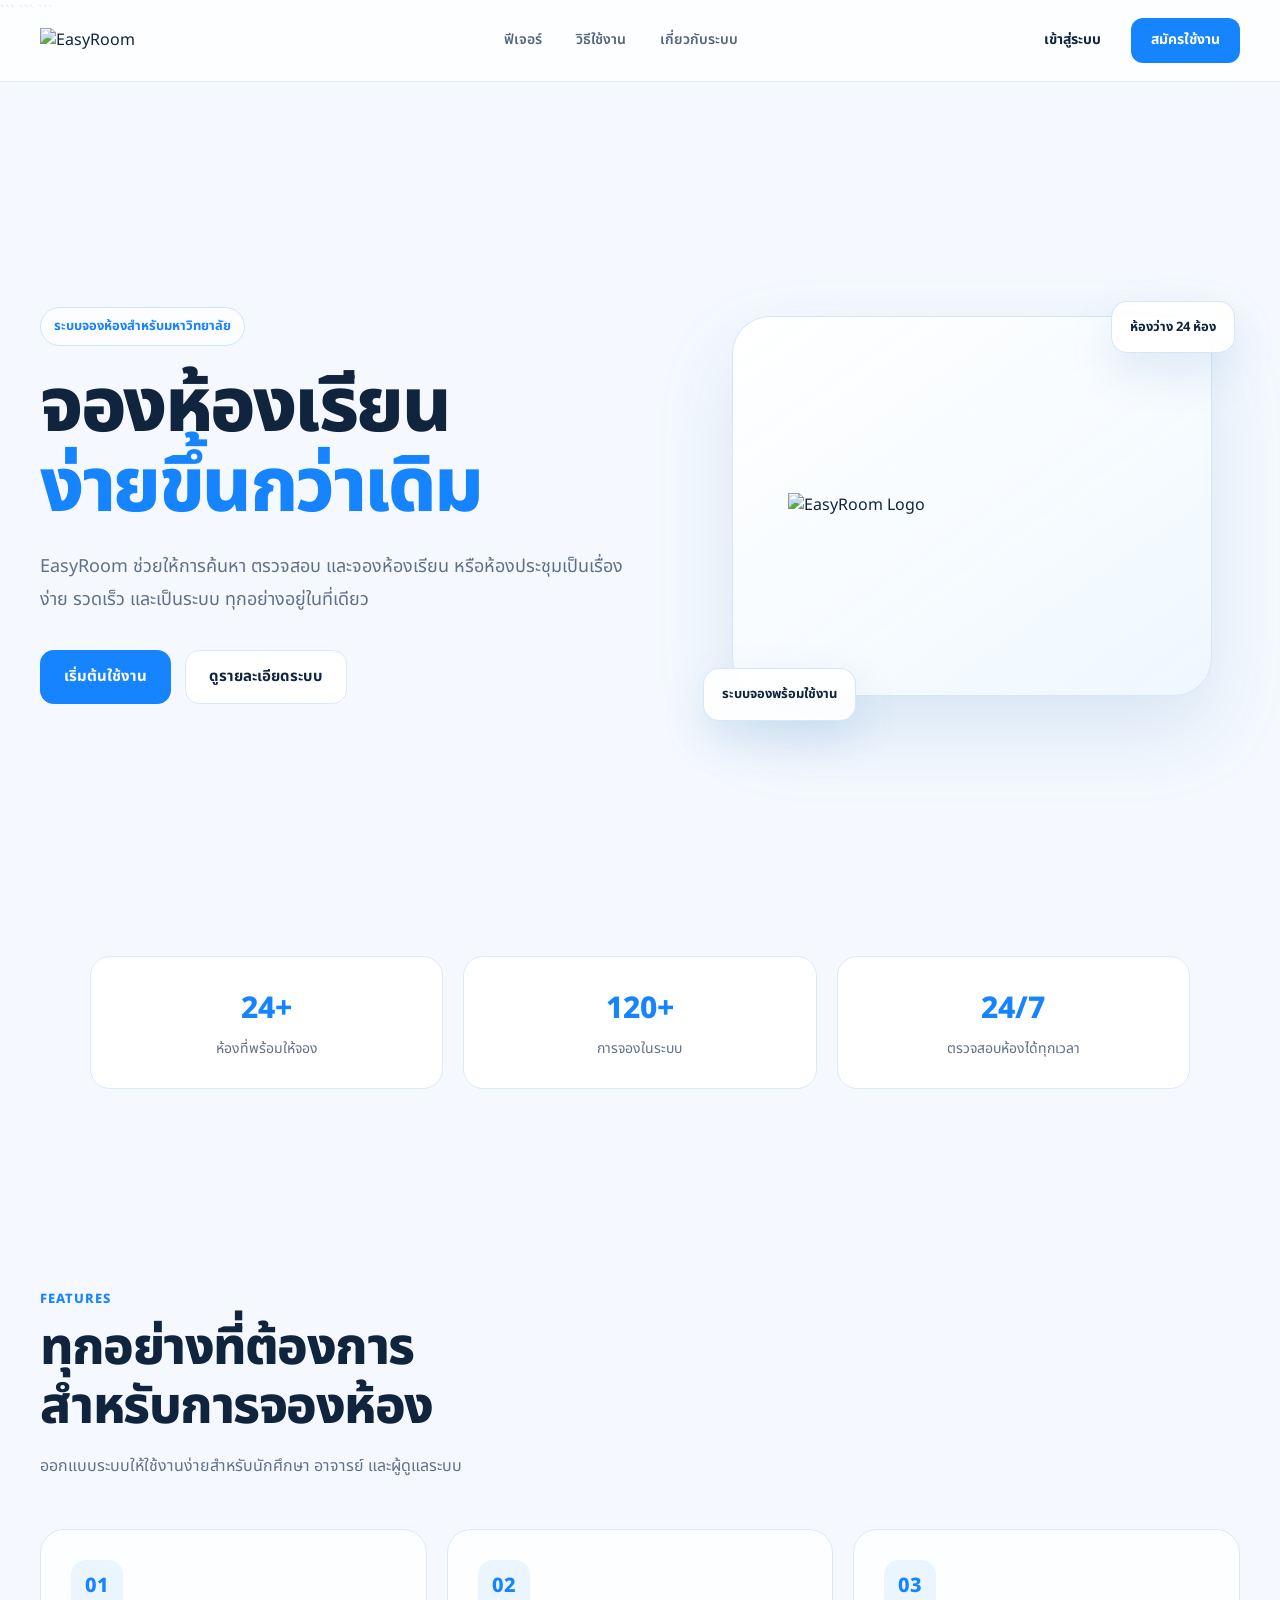
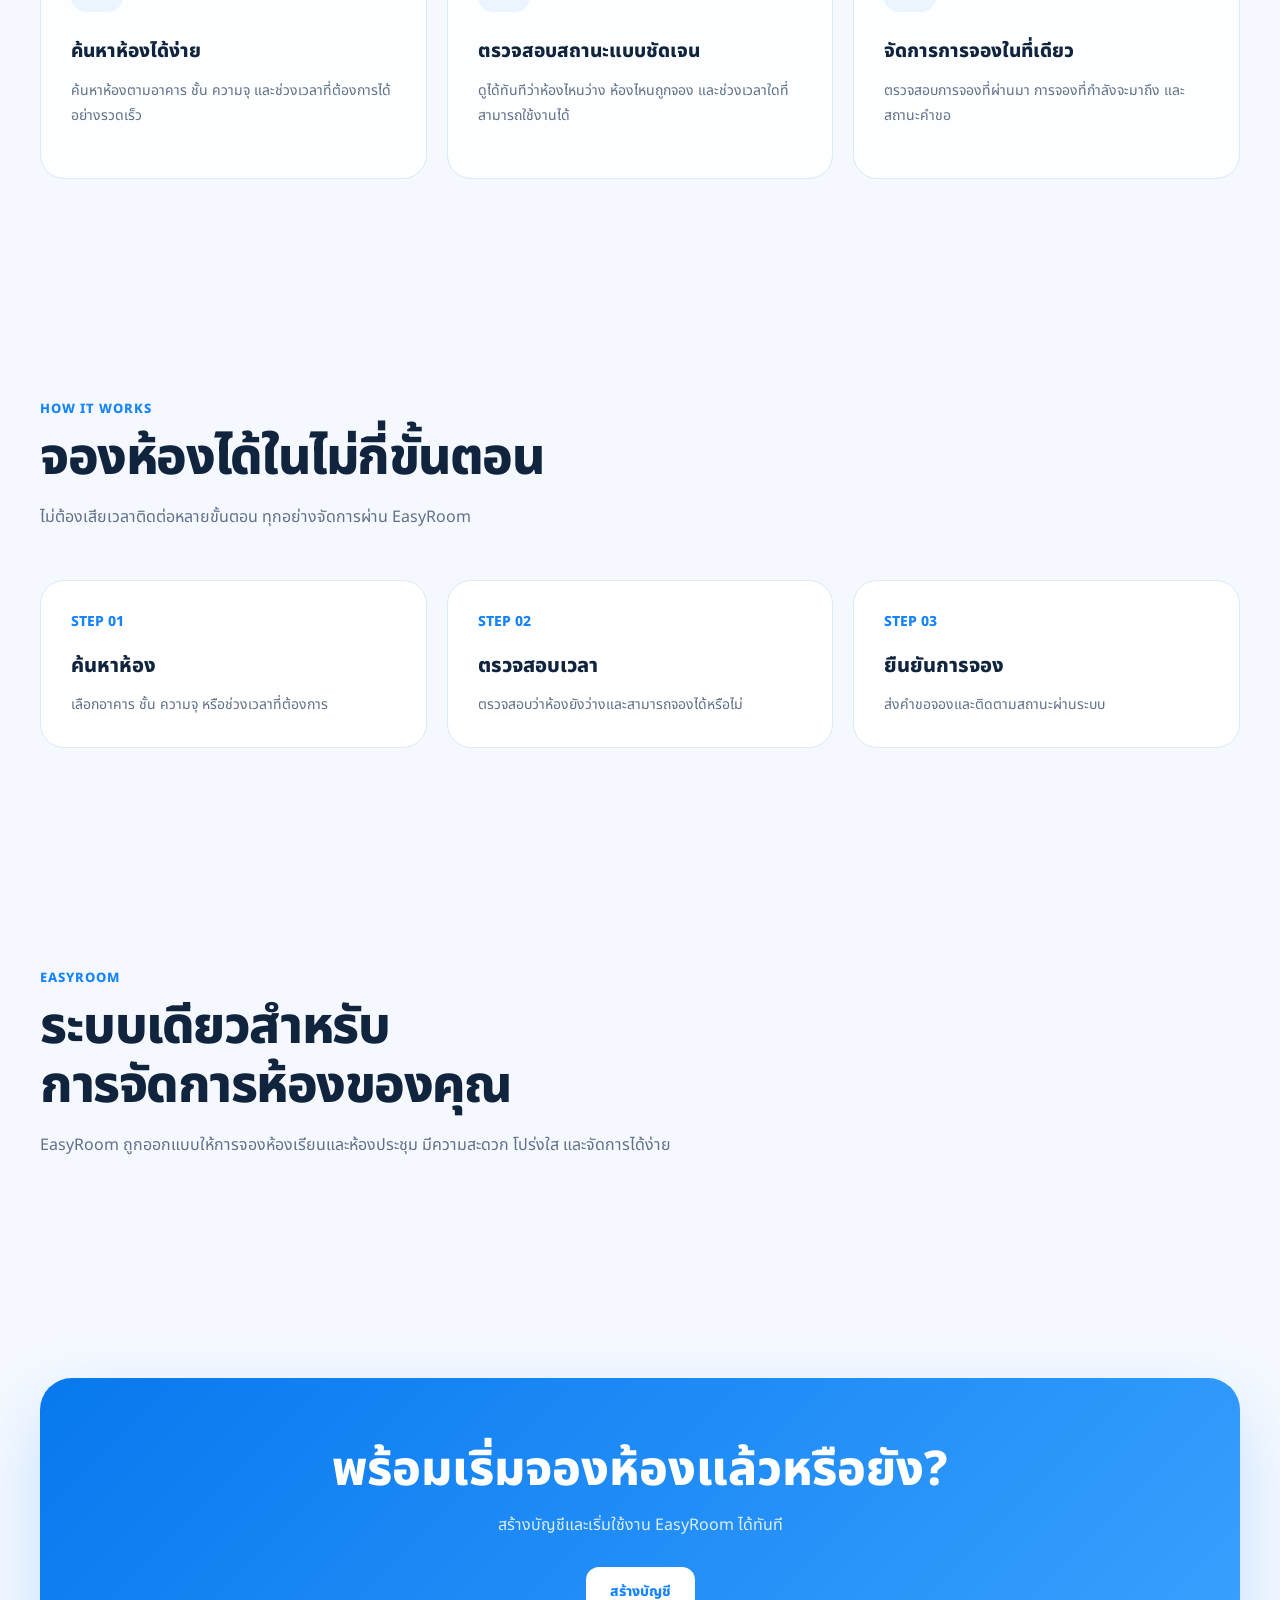
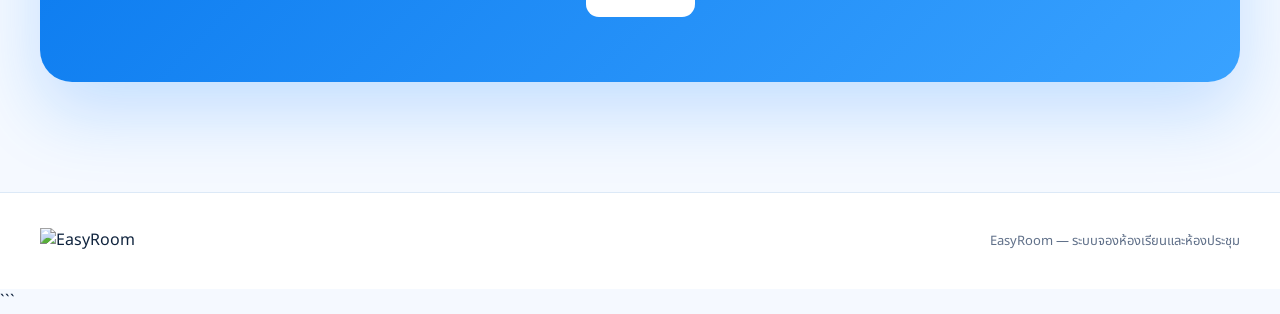
==== commit 3061a16f: "Update index.html 08" ====
--- a/index.html
+++ b/index.html
@@ -1,4502 +1,1139 @@
-```html
 <!DOCTYPE html>
+
 <html lang="th">
-
 <head>
     <meta charset="UTF-8">
-
     <meta name="viewport" content="width=device-width, initial-scale=1.0">
 
-    <title>EasyRoom — Smart Campus Room Booking</title>
-
-    <meta
-        name="description"
-        content="EasyRoom ระบบจองห้องเรียนและห้องประชุมสำหรับมหาวิทยาลัย"
-    >
-
-    <link rel="preconnect" href="https://fonts.googleapis.com">
-
-    <link rel="preconnect" href="https://fonts.gstatic.com" crossorigin>
-
-    <link
-        href="https://fonts.googleapis.com/css2?family=Kanit:wght@300;400;500;600;700&family=Inter:wght@400;500;600;700;800&display=swap"
-        rel="stylesheet"
-    >
-
-    <style>
-
-        /* =========================================================
-           EASYROOM — MODERN CAMPUS DESIGN SYSTEM
-           ========================================================= */
-
-        :root {
-
-            --blue: #2388ff;
-            --blue-2: #56b4ff;
-            --blue-3: #0f6fe8;
-
-            --cyan: #5edcff;
-
-            --navy: #122d49;
-            --text: #27435f;
-            --muted: #71849a;
-            --soft: #9aaabd;
-
-            --bg: #f7fbff;
-            --white: #ffffff;
-
-            --glass:
-                rgba(255,255,255,.66);
-
-            --line:
-                rgba(31,100,160,.10);
-
-            --shadow:
-                0 25px 70px
-                rgba(35,111,176,.10);
-
-            --radius-xl: 30px;
-            --radius-lg: 22px;
-            --radius-md: 16px;
-
-        }
-
-
-        /* =========================================================
-           RESET
-           ========================================================= */
-
-        * {
-            margin: 0;
-            padding: 0;
-            box-sizing: border-box;
-        }
-
-        html {
-            scroll-behavior: smooth;
-        }
-
-        body {
-
-            font-family:
-                "Kanit",
-                "Inter",
-                sans-serif;
-
-            color: var(--text);
-
-            background:
-
-                radial-gradient(
-                    circle at 8% 5%,
-                    rgba(65,164,255,.15),
-                    transparent 25%
-                ),
-
-                radial-gradient(
-                    circle at 92% 25%,
-                    rgba(96,211,255,.12),
-                    transparent 28%
-                ),
-
-                linear-gradient(
-                    180deg,
-                    #ffffff 0%,
-                    #f7fbff 45%,
-                    #eef7ff 100%
-                );
-
-            min-height: 100vh;
-
-            overflow-x: hidden;
-
-        }
-
-        body::before {
-
-            content: "";
-
-            position: fixed;
-
-            inset: 0;
-
-            z-index: -3;
-
-            pointer-events: none;
-
-            background-image:
-
-                linear-gradient(
-                    rgba(44,128,194,.025) 1px,
-                    transparent 1px
-                ),
-
-                linear-gradient(
-                    90deg,
-                    rgba(44,128,194,.025) 1px,
-                    transparent 1px
-                );
-
-            background-size: 70px 70px;
-
-            mask-image:
-                linear-gradient(
-                    to bottom,
-                    black 0%,
-                    transparent 75%
-                );
-
-        }
-
-        ::selection {
-
-            color: white;
-
-            background:
-                var(--blue);
-
-        }
-
-        a {
-            text-decoration: none;
-            color: inherit;
-        }
-
-        button,
-        input {
-            font: inherit;
-        }
-
-
-        /* =========================================================
-           BACKGROUND FLOATING SHAPES
-           ========================================================= */
-
-        .background-shapes {
-
-            position: fixed;
-
-            inset: 0;
-
-            pointer-events: none;
-
-            z-index: -2;
-
-            overflow: hidden;
-
-        }
-
-        .blob {
-
-            position: absolute;
-
-            border-radius: 50%;
-
-            filter: blur(2px);
-
-            opacity: .55;
-
-            animation:
-                blobFloat 10s ease-in-out infinite;
-
-        }
-
-        .blob.one {
-
-            width: 180px;
-            height: 180px;
-
-            top: 16%;
-            left: -55px;
-
-            background:
-                linear-gradient(
-                    135deg,
-                    rgba(89,180,255,.25),
-                    rgba(135,226,255,.10)
-                );
-
-        }
-
-        .blob.two {
-
-            width: 120px;
-            height: 120px;
-
-            top: 55%;
-            right: 5%;
-
-            background:
-                rgba(104,206,255,.18);
-
-            animation-delay: -3s;
-
-        }
-
-        .blob.three {
-
-            width: 80px;
-            height: 80px;
-
-            top: 35%;
-            right: 30%;
-
-            background:
-                rgba(67,142,255,.13);
-
-            animation-delay: -6s;
-
-        }
-
-        @keyframes blobFloat {
-
-            0%,
-            100% {
-                transform:
-                    translate(0,0)
-                    rotate(0deg);
-            }
-
-            50% {
-                transform:
-                    translate(20px,-25px)
-                    rotate(8deg);
-            }
-
-        }
-
-
-        /* =========================================================
-           MOUSE GLOW
-           ========================================================= */
-
-        .mouse-glow {
-
-            position: fixed;
-
-            width: 420px;
-            height: 420px;
-
-            border-radius: 50%;
-
-            pointer-events: none;
-
-            z-index: -1;
-
-            transform:
-                translate(-50%,-50%);
-
-            background:
-                radial-gradient(
-                    circle,
-                    rgba(72,165,255,.12),
-                    transparent 68%
-                );
-
-        }
-
-
-        /* =========================================================
-           CONTAINER
-           ========================================================= */
-
-        .container {
-
-            width:
-                min(
-                    1180px,
-                    calc(100% - 42px)
-                );
-
-            margin: 0 auto;
-
-        }
-
-
-        /* =========================================================
-           NAVBAR
-           ========================================================= */
+```
+<title>EasyRoom — ระบบจองห้องเรียนและห้องประชุม</title>
+
+<meta name="description" content="EasyRoom ระบบจองห้องเรียนและห้องประชุมสำหรับมหาวิทยาลัย">
+
+<link rel="preconnect" href="https://fonts.googleapis.com">
+<link rel="preconnect" href="https://fonts.gstatic.com" crossorigin>
+<link href="https://fonts.googleapis.com/css2?family=Inter:wght@400;500;600;700;800&family=Noto+Sans+Thai:wght@400;500;600;700;800&display=swap" rel="stylesheet">
+
+<style>
+    /* =========================================================
+       EASYROOM
+       INDEX HTML — STRUCTURE ONLY
+       Theme: Blue / White / Modern University SaaS
+       ========================================================= */
+
+    :root {
+        --blue: #1683ff;
+        --blue-dark: #0b63d8;
+        --blue-light: #eaf5ff;
+
+        --text: #10243e;
+        --text-soft: #607089;
+
+        --white: #ffffff;
+        --background: #f5f9ff;
+        --border: #dce9f7;
+    }
+
+    * {
+        margin: 0;
+        padding: 0;
+        box-sizing: border-box;
+    }
+
+    html {
+        scroll-behavior: smooth;
+        scroll-padding-top: 90px;
+    }
+
+    body {
+        font-family: "Noto Sans Thai", "Inter", sans-serif;
+        background: var(--background);
+        color: var(--text);
+        line-height: 1.6;
+    }
+
+    a {
+        color: inherit;
+        text-decoration: none;
+    }
+
+    button {
+        font: inherit;
+    }
+
+    img {
+        display: block;
+        max-width: 100%;
+    }
+
+    /* =========================================================
+       NAVBAR
+       ========================================================= */
+
+    .navbar {
+        position: fixed;
+        top: 0;
+        left: 0;
+        right: 0;
+        z-index: 1000;
+
+        height: 82px;
+
+        background: rgba(255, 255, 255, 0.82);
+        backdrop-filter: blur(20px);
+        -webkit-backdrop-filter: blur(20px);
+
+        border-bottom: 1px solid rgba(220, 233, 247, 0.8);
+    }
+
+    .navbar-inner {
+        width: min(1200px, calc(100% - 40px));
+        height: 100%;
+        margin: auto;
+
+        display: flex;
+        align-items: center;
+        justify-content: space-between;
+    }
+
+    /* โลโก้เป็นรูปอย่างเดียว ไม่มีคำว่า EasyRoom ซ้ำ */
+
+    .brand {
+        display: flex;
+        align-items: center;
+        height: 62px;
+    }
+
+    .brand img {
+        width: 175px;
+        height: auto;
+        object-fit: contain;
+    }
+
+    .nav-links {
+        display: flex;
+        align-items: center;
+        gap: 34px;
+    }
+
+    .nav-links a {
+        color: #53657c;
+        font-size: 14px;
+        font-weight: 600;
+    }
+
+    .nav-links a:hover {
+        color: var(--blue);
+    }
+
+    .nav-actions {
+        display: flex;
+        align-items: center;
+        gap: 12px;
+    }
+
+    .nav-login {
+        padding: 10px 18px;
+        color: var(--text);
+        font-size: 14px;
+        font-weight: 700;
+    }
+
+    .nav-register {
+        padding: 11px 20px;
+        border-radius: 12px;
+
+        background: var(--blue);
+        color: white;
+
+        font-size: 14px;
+        font-weight: 700;
+    }
+
+    /* =========================================================
+       HERO
+       ========================================================= */
+
+    .hero {
+        min-height: 100vh;
+        padding: 150px 0 90px;
+
+        position: relative;
+        overflow: hidden;
+
+        display: flex;
+        align-items: center;
+    }
+
+    .hero-container {
+        width: min(1200px, calc(100% - 40px));
+        margin: auto;
+
+        display: grid;
+        grid-template-columns: 1.05fr 0.95fr;
+        align-items: center;
+        gap: 70px;
+    }
+
+    .hero-content {
+        position: relative;
+        z-index: 2;
+    }
+
+    .hero-label {
+        display: inline-flex;
+        align-items: center;
+        gap: 8px;
+
+        padding: 8px 13px;
+
+        border: 1px solid #cfe5fb;
+        border-radius: 999px;
+
+        background: rgba(255, 255, 255, 0.75);
+
+        color: var(--blue);
+        font-size: 13px;
+        font-weight: 700;
+    }
+
+    .hero-title {
+        margin-top: 22px;
+
+        font-size: clamp(44px, 6vw, 76px);
+        line-height: 1.05;
+        letter-spacing: -2.5px;
+
+        font-weight: 800;
+    }
+
+    .hero-title .highlight {
+        color: var(--blue);
+    }
+
+    .hero-description {
+        max-width: 600px;
+        margin-top: 24px;
+
+        color: var(--text-soft);
+        font-size: 18px;
+        line-height: 1.8;
+    }
+
+    .hero-actions {
+        display: flex;
+        align-items: center;
+        gap: 14px;
+
+        margin-top: 34px;
+    }
+
+    .primary-button {
+        padding: 15px 24px;
+
+        border-radius: 14px;
+        border: none;
+
+        background: var(--blue);
+        color: white;
+
+        font-size: 15px;
+        font-weight: 700;
+
+        cursor: pointer;
+    }
+
+    .secondary-button {
+        padding: 14px 23px;
+
+        border: 1px solid var(--border);
+        border-radius: 14px;
+
+        background: white;
+        color: var(--text);
+
+        font-size: 15px;
+        font-weight: 700;
+    }
+
+    /* =========================================================
+       HERO LOGO / VISUAL
+       ========================================================= */
+
+    .hero-visual {
+        position: relative;
+
+        min-height: 500px;
+
+        display: flex;
+        align-items: center;
+        justify-content: center;
+    }
+
+    .hero-logo-card {
+        width: min(480px, 100%);
+        min-height: 380px;
+
+        padding: 55px;
+
+        display: flex;
+        align-items: center;
+        justify-content: center;
+
+        border-radius: 38px;
+
+        background:
+            linear-gradient(
+                145deg,
+                rgba(255, 255, 255, 0.95),
+                rgba(238, 247, 255, 0.88)
+            );
+
+        border: 1px solid rgba(207, 229, 251, 0.9);
+
+        box-shadow:
+            0 35px 80px rgba(34, 112, 180, 0.14);
+    }
+
+    .hero-logo-card img {
+        width: 100%;
+        max-width: 390px;
+        height: auto;
+    }
+
+    /* =========================================================
+       FLOATING INFO CARDS
+       ========================================================= */
+
+    .floating-card {
+        position: absolute;
+
+        padding: 15px 18px;
+
+        border-radius: 16px;
+
+        background: rgba(255, 255, 255, 0.9);
+        border: 1px solid rgba(210, 229, 246, 0.9);
+
+        box-shadow: 0 18px 45px rgba(34, 112, 180, 0.13);
+
+        font-size: 13px;
+        font-weight: 700;
+    }
+
+    .floating-card.available {
+        top: 45px;
+        right: 5px;
+    }
+
+    .floating-card.booking {
+        bottom: 35px;
+        left: 0;
+    }
+
+    /* =========================================================
+       TRUST / STATS
+       ========================================================= */
+
+    .trust-section {
+        padding: 30px 0 90px;
+    }
+
+    .trust-container {
+        width: min(1100px, calc(100% - 40px));
+        margin: auto;
+
+        display: grid;
+        grid-template-columns: repeat(3, 1fr);
+        gap: 20px;
+    }
+
+    .stat-card {
+        padding: 28px;
+
+        border-radius: 20px;
+
+        background: white;
+        border: 1px solid var(--border);
+
+        text-align: center;
+    }
+
+    .stat-number {
+        color: var(--blue);
+        font-size: 30px;
+        font-weight: 800;
+    }
+
+    .stat-label {
+        margin-top: 5px;
+        color: var(--text-soft);
+        font-size: 14px;
+    }
+
+    /* =========================================================
+       FEATURES
+       ========================================================= */
+
+    .section {
+        padding: 110px 0;
+    }
+
+    .section-container {
+        width: min(1200px, calc(100% - 40px));
+        margin: auto;
+    }
+
+    .section-heading {
+        max-width: 700px;
+        margin-bottom: 50px;
+    }
+
+    .section-kicker {
+        color: var(--blue);
+        font-size: 13px;
+        font-weight: 800;
+        letter-spacing: 0.08em;
+        text-transform: uppercase;
+    }
+
+    .section-title {
+        margin-top: 10px;
+
+        font-size: clamp(34px, 4vw, 52px);
+        line-height: 1.15;
+        letter-spacing: -1.5px;
+
+        font-weight: 800;
+    }
+
+    .section-description {
+        margin-top: 16px;
+
+        color: var(--text-soft);
+        font-size: 16px;
+    }
+
+    .features-grid {
+        display: grid;
+        grid-template-columns: repeat(3, 1fr);
+        gap: 20px;
+    }
+
+    .feature-card {
+        min-height: 250px;
+        padding: 30px;
+
+        border-radius: 24px;
+
+        background: rgba(255, 255, 255, 0.8);
+        border: 1px solid var(--border);
+    }
+
+    .feature-icon {
+        width: 52px;
+        height: 52px;
+
+        display: flex;
+        align-items: center;
+        justify-content: center;
+
+        border-radius: 15px;
+
+        background: var(--blue-light);
+        color: var(--blue);
+
+        font-size: 20px;
+        font-weight: 800;
+    }
+
+    .feature-title {
+        margin-top: 25px;
+
+        font-size: 19px;
+        font-weight: 800;
+    }
+
+    .feature-text {
+        margin-top: 10px;
+
+        color: var(--text-soft);
+        font-size: 14px;
+        line-height: 1.8;
+    }
+
+    /* =========================================================
+       HOW IT WORKS
+       ========================================================= */
+
+    .steps {
+        display: grid;
+        grid-template-columns: repeat(3, 1fr);
+        gap: 20px;
+    }
+
+    .step-card {
+        padding: 30px;
+
+        background: white;
+        border: 1px solid var(--border);
+        border-radius: 24px;
+    }
+
+    .step-number {
+        color: var(--blue);
+        font-size: 14px;
+        font-weight: 800;
+    }
+
+    .step-title {
+        margin-top: 16px;
+
+        font-size: 20px;
+        font-weight: 800;
+    }
+
+    .step-text {
+        margin-top: 10px;
+
+        color: var(--text-soft);
+        font-size: 14px;
+        line-height: 1.8;
+    }
+
+    /* =========================================================
+       CTA
+       ========================================================= */
+
+    .cta-section {
+        padding: 60px 0 110px;
+    }
+
+    .cta-card {
+        padding: 65px 50px;
+
+        border-radius: 32px;
+
+        background:
+            linear-gradient(
+                135deg,
+                #0878ee,
+                #39a2ff
+            );
+
+        color: white;
+
+        text-align: center;
+
+        box-shadow: 0 30px 70px rgba(22, 131, 255, 0.22);
+    }
+
+    .cta-title {
+        font-size: clamp(32px, 4vw, 48px);
+        line-height: 1.15;
+        font-weight: 800;
+    }
+
+    .cta-text {
+        max-width: 600px;
+        margin: 15px auto 0;
+
+        color: rgba(255, 255, 255, 0.85);
+    }
+
+    .cta-button {
+        display: inline-block;
+
+        margin-top: 28px;
+        padding: 14px 24px;
+
+        border-radius: 13px;
+
+        background: white;
+        color: var(--blue);
+
+        font-size: 14px;
+        font-weight: 800;
+    }
+
+    /* =========================================================
+       FOOTER
+       ========================================================= */
+
+    footer {
+        padding: 35px 0;
+
+        border-top: 1px solid var(--border);
+        background: white;
+    }
+
+    .footer-inner {
+        width: min(1200px, calc(100% - 40px));
+        margin: auto;
+
+        display: flex;
+        align-items: center;
+        justify-content: space-between;
+    }
+
+    .footer-logo img {
+        width: 135px;
+    }
+
+    .footer-copy {
+        color: var(--text-soft);
+        font-size: 13px;
+    }
+
+    /* =========================================================
+       RESPONSIVE
+       ========================================================= */
+
+    @media (max-width: 900px) {
+
+        .nav-links {
+            display: none;
+        }
+
+        .hero-container {
+            grid-template-columns: 1fr;
+            gap: 40px;
+        }
+
+        .hero-content {
+            text-align: center;
+        }
+
+        .hero-description {
+            margin-left: auto;
+            margin-right: auto;
+        }
+
+        .hero-actions {
+            justify-content: center;
+        }
+
+        .hero-visual {
+            min-height: 420px;
+        }
+
+        .features-grid,
+        .steps {
+            grid-template-columns: 1fr 1fr;
+        }
+    }
+
+    @media (max-width: 620px) {
 
         .navbar {
-
-            position: fixed;
-
-            top: 0;
+            height: 72px;
+        }
+
+        .navbar-inner {
+            width: min(100% - 28px, 1200px);
+        }
+
+        .brand img {
+            width: 135px;
+        }
+
+        .nav-login {
+            display: none;
+        }
+
+        .nav-register {
+            padding: 9px 14px;
+        }
+
+        .hero {
+            padding-top: 120px;
+        }
+
+        .hero-container,
+        .section-container,
+        .trust-container {
+            width: calc(100% - 28px);
+        }
+
+        .hero-title {
+            font-size: 43px;
+            letter-spacing: -1.8px;
+        }
+
+        .hero-description {
+            font-size: 15px;
+        }
+
+        .hero-actions {
+            flex-direction: column;
+        }
+
+        .primary-button,
+        .secondary-button {
+            width: 100%;
+        }
+
+        .hero-logo-card {
+            min-height: 280px;
+            padding: 30px;
+            border-radius: 28px;
+        }
+
+        .hero-logo-card img {
+            max-width: 300px;
+        }
+
+        .floating-card.available {
+            top: 10px;
+            right: 0;
+        }
+
+        .floating-card.booking {
+            bottom: 10px;
             left: 0;
-            right: 0;
-
-            z-index: 1000;
-
-            padding-top: 16px;
-
-            transition:
-                .3s ease;
-
-        }
-
-        .navbar.scrolled {
-
-            padding-top: 9px;
-
-        }
-
-        .nav-shell {
-
-            height: 70px;
-
-            display: flex;
-
-            align-items: center;
-
-            justify-content: space-between;
-
-            padding:
-                0 18px;
-
-            border:
-                1px solid
-                rgba(37,113,171,.09);
-
-            border-radius:
-                20px;
-
-            background:
-                rgba(255,255,255,.72);
-
-            backdrop-filter:
-                blur(24px);
-
-            -webkit-backdrop-filter:
-                blur(24px);
-
-            box-shadow:
-                0 10px 40px
-                rgba(30,91,145,.065);
-
-            transition:
-                .3s ease;
-
-        }
-
-        .navbar.scrolled .nav-shell {
-
-            box-shadow:
-                0 12px 35px
-                rgba(30,91,145,.10);
-
-            background:
-                rgba(255,255,255,.86);
-
-        }
-
-
-        /* =========================================================
-           LOGO
-           ========================================================= */
-
-        .brand {
-
-            width: 170px;
-            height: 58px;
-
-            display: flex;
-
-            align-items: center;
-
-        }
-
-        .brand img {
-
-            width: 100%;
-            height: 100%;
-
-            object-fit: contain;
-
-            object-position: left center;
-
-            filter:
-                drop-shadow(
-                    0 7px 15px
-                    rgba(34,136,255,.08)
-                );
-
-            transition:
-                transform .3s ease;
-
-        }
-
-        .brand:hover img {
-
-            transform:
-                scale(1.05);
-
-        }
-
-
-        /* =========================================================
-           NAV
-           ========================================================= */
-
-        .nav-links {
-
-            display: flex;
-
-            align-items: center;
-
-            gap: 5px;
-
-        }
-
-        .nav-link {
-
-            padding:
-                10px 14px;
-
-            border-radius:
-                11px;
-
-            color:
-                #6b7d91;
-
-            font-size:
-                13px;
-
-            transition:
-                .2s ease;
-
-        }
-
-        .nav-link:hover {
-
-            color:
-                var(--blue);
-
-            background:
-                #edf7ff;
-
-        }
-
-        .nav-actions {
-
-            display: flex;
-
-            align-items: center;
-
-            gap: 8px;
-
-        }
-
-        .sign-in {
-
-            padding:
-                10px 15px;
-
-            border-radius:
-                11px;
-
-            color:
-                #60758b;
-
-            font-size:
-                12px;
-
-        }
-
-        .sign-in:hover {
-
-            color:
-                var(--blue);
-
-        }
-
-
-        /* =========================================================
-           BUTTON
-           ========================================================= */
-
-        .btn {
-
-            position: relative;
-
-            overflow: hidden;
-
-            display: inline-flex;
-
-            align-items: center;
-
-            justify-content: center;
-
-            gap: 8px;
-
-            min-height: 44px;
-
-            padding:
-                0 18px;
-
-            border: 0;
-
-            border-radius:
-                13px;
-
-            color:
-                white;
-
-            background:
-                linear-gradient(
-                    135deg,
-                    #50adff,
-                    #1678ed
-                );
-
-            box-shadow:
-                0 12px 28px
-                rgba(32,126,237,.22);
-
-            font-size:
-                12px;
-
-            cursor:
-                pointer;
-
-            transition:
-                transform .25s ease,
-                box-shadow .25s ease;
-
-        }
-
-        .btn::before {
-
-            content: "";
-
-            position: absolute;
-
-            top: 0;
-            left: -100%;
-
-            width: 70%;
-            height: 100%;
-
-            background:
-                linear-gradient(
-                    100deg,
-                    transparent,
-                    rgba(255,255,255,.38),
-                    transparent
-                );
-
-            transform:
-                skewX(-20deg);
-
-            transition:
-                left .6s ease;
-
-        }
-
-        .btn:hover::before {
-
-            left:
-                140%;
-
-        }
-
-        .btn:hover {
-
-            transform:
-                translateY(-3px);
-
-            box-shadow:
-                0 17px 35px
-                rgba(32,126,237,.28);
-
-        }
-
-
-        /* =========================================================
-           MOBILE MENU
-           ========================================================= */
-
-        .mobile-menu {
-
-            display: none;
-
-            width: 42px;
-            height: 42px;
-
-            border:
-                1px solid
-                var(--line);
-
-            border-radius:
-                11px;
-
-            background:
-                rgba(255,255,255,.8);
-
-            color:
-                var(--text);
-
-            cursor:
-                pointer;
-
-        }
-
-
-        /* =========================================================
-           HERO
-           ========================================================= */
-
-        .hero {
-
-            min-height:
-                850px;
-
-            padding:
-                155px 0 90px;
-
-            display:
-                flex;
-
-            align-items:
-                center;
-
-        }
-
-        .hero-grid {
-
-            display:
-                grid;
-
-            grid-template-columns:
-                1fr 1fr;
-
-            align-items:
-                center;
-
-            gap:
-                60px;
-
-        }
-
-        .hero-content {
-
-            animation:
-                heroEnter .8s ease both;
-
-        }
-
-        @keyframes heroEnter {
-
-            from {
-
-                opacity: 0;
-
-                transform:
-                    translateY(30px);
-
-            }
-
-            to {
-
-                opacity: 1;
-
-                transform:
-                    translateY(0);
-
-            }
-
-        }
-
-
-        /* =========================================================
-           HERO BADGE
-           ========================================================= */
-
-        .hero-badge {
-
-            display:
-                inline-flex;
-
-            align-items:
-                center;
-
-            gap:
-                9px;
-
-            padding:
-                8px 13px;
-
-            margin-bottom:
-                22px;
-
-            border:
-                1px solid
-                rgba(38,133,221,.12);
-
-            border-radius:
-                100px;
-
-            background:
-                rgba(237,247,255,.78);
-
-            color:
-                #2680df;
-
-            font-size:
-                11px;
-
-        }
-
-        .live-dot {
-
-            width: 7px;
-            height: 7px;
-
-            border-radius:
-                50%;
-
-            background:
-                #22c77a;
-
-            box-shadow:
-                0 0 0 5px
-                rgba(34,199,122,.10);
-
-            animation:
-                pulse 2s infinite;
-
-        }
-
-        @keyframes pulse {
-
-            0%,
-            100% {
-                transform: scale(1);
-            }
-
-            50% {
-                transform: scale(1.25);
-            }
-
-        }
-
-
-        /* =========================================================
-           HERO LOGO
-           ========================================================= */
-
-        .hero-logo {
-
-            width:
-                380px;
-
-            height:
-                150px;
-
-            margin-bottom:
-                4px;
-
-        }
-
-        .hero-logo img {
-
-            width: 100%;
-            height: 100%;
-
-            object-fit:
-                contain;
-
-            object-position:
-                left center;
-
-            filter:
-                drop-shadow(
-                    0 20px 35px
-                    rgba(34,136,255,.13)
-                );
-
-        }
-
-
-        /* =========================================================
-           HERO TITLE
-           ========================================================= */
-
-        .hero-title {
-
-            max-width:
-                650px;
-
-            color:
-                var(--navy);
-
-            font-size:
-                clamp(
-                    43px,
-                    5vw,
-                    65px
-                );
-
-            line-height:
-                1.12;
-
-            letter-spacing:
-                -1.3px;
-
-            font-weight:
-                600;
-
-            margin-bottom:
-                20px;
-
-        }
-
-        .hero-title .blue {
-
-            color:
-                var(--blue);
-
-        }
-
-        .hero-title .emoji {
-
-            display:
-                inline-block;
-
-            font-size:
-                .62em;
-
-            transform:
-                rotate(-8deg);
-
-            animation:
-                wave 3s ease-in-out infinite;
-
-        }
-
-        @keyframes wave {
-
-            0%,
-            100% {
-                transform:
-                    rotate(-8deg)
-                    translateY(0);
-            }
-
-            50% {
-                transform:
-                    rotate(8deg)
-                    translateY(-5px);
-            }
-
-        }
-
-
-        /* =========================================================
-           HERO DESCRIPTION
-           ========================================================= */
-
-        .hero-description {
-
-            max-width:
-                600px;
-
-            color:
-                #6c7f94;
-
-            font-size:
-                16px;
-
-            line-height:
-                1.9;
-
-            font-weight:
-                300;
-
-            margin-bottom:
-                28px;
-
-        }
-
-        .hero-description strong {
-
-            color:
-                #3f6385;
-
-            font-weight:
-                500;
-
-        }
-
-
-        /* =========================================================
-           HERO ACTIONS
-           ========================================================= */
-
-        .hero-actions {
-
-            display:
-                flex;
-
-            align-items:
-                center;
-
-            gap:
-                12px;
-
-            margin-bottom:
-                28px;
-
-        }
-
-        .hero-primary {
-
-            min-height:
-                53px;
-
-            padding:
-                0 23px;
-
-            border-radius:
-                15px;
-
-            font-size:
-                13px;
-
-        }
-
-        .hero-secondary {
-
-            min-height:
-                53px;
-
-            display:
-                inline-flex;
-
-            align-items:
-                center;
-
-            gap:
-                8px;
-
-            padding:
-                0 18px;
-
-            border:
-                1px solid
-                var(--line);
-
-            border-radius:
-                15px;
-
-            background:
-                rgba(255,255,255,.65);
-
-            color:
-                #647990;
-
-            font-size:
-                12px;
-
-            transition:
-                .25s ease;
-
-        }
-
-        .hero-secondary:hover {
-
-            transform:
-                translateY(-3px);
-
-            color:
-                var(--blue);
-
-            border-color:
-                rgba(35,136,255,.18);
-
-            background:
-                white;
-
-        }
-
-
-        /* =========================================================
-           HERO SOCIAL PROOF
-           ========================================================= */
-
-        .hero-proof {
-
-            display:
-                flex;
-
-            align-items:
-                center;
-
-            gap:
-                12px;
-
-            color:
-                #8a9bad;
-
-            font-size:
-                10px;
-
-        }
-
-        .avatars {
-
-            display:
-                flex;
-
-        }
-
-        .avatar {
-
-            width:
-                30px;
-
-            height:
-                30px;
-
-            display:
-                grid;
-
-            place-items:
-                center;
-
-            margin-left:
-                -6px;
-
-            border:
-                2px solid
-                white;
-
-            border-radius:
-                50%;
-
-            color:
-                white;
-
-            background:
-                linear-gradient(
-                    135deg,
-                    #64c7ff,
-                    #287cf1
-                );
-
-            font-family:
-                Inter,
-                sans-serif;
-
-            font-size:
-                8px;
-
-            font-weight:
-                700;
-
-        }
-
-        .avatar:first-child {
-            margin-left: 0;
-        }
-
-
-        /* =========================================================
-           HERO VISUAL
-           ========================================================= */
-
-        .hero-visual {
-
-            position:
-                relative;
-
-            min-height:
-                560px;
-
-            display:
-                flex;
-
-            align-items:
-                center;
-
-            justify-content:
-                center;
-
-        }
-
-        .visual-glow {
-
-            position:
-                absolute;
-
-            width:
-                480px;
-
-            height:
-                480px;
-
-            border-radius:
-                50%;
-
-            background:
-                radial-gradient(
-                    circle,
-                    rgba(64,163,255,.19),
-                    rgba(109,213,255,.06),
-                    transparent 68%
-                );
-
-            filter:
-                blur(10px);
-
-        }
-
-
-        /* =========================================================
-           MAIN APP CARD
-           ========================================================= */
-
-        .app-card {
-
-            position:
-                relative;
-
-            width:
-                510px;
-
-            min-height:
-                425px;
-
-            padding:
-                18px;
-
-            border:
-                1px solid
-                rgba(39,112,171,.10);
-
-            border-radius:
-                27px;
-
-            background:
-                rgba(255,255,255,.70);
-
-            backdrop-filter:
-                blur(25px);
-
-            -webkit-backdrop-filter:
-                blur(25px);
-
-            box-shadow:
-                0 35px 85px
-                rgba(36,104,160,.14);
-
-            transform:
-                perspective(1300px)
-                rotateY(-5deg)
-                rotateX(2deg);
-
-            transition:
-                transform .2s ease;
-
-            animation:
-                appFloat 6s ease-in-out infinite;
-
-        }
-
-        @keyframes appFloat {
-
-            0%,
-            100% {
-                margin-top: 0;
-            }
-
-            50% {
-                margin-top: -9px;
-            }
-
-        }
-
-
-        /* =========================================================
-           APP TOP
-           ========================================================= */
-
-        .app-top {
-
-            display:
-                flex;
-
-            align-items:
-                center;
-
-            justify-content:
-                space-between;
-
-            margin-bottom:
-                15px;
-
-        }
-
-        .window-dots {
-
-            display:
-                flex;
-
-            gap:
-                5px;
-
-        }
-
-        .window-dot {
-
-            width:
-                7px;
-
-            height:
-                7px;
-
-            border-radius:
-                50%;
-
-            background:
-                #d7e7f4;
-
-        }
-
-        .app-title {
-
-            color:
-                #35516c;
-
-            font-family:
-                Inter,
-                sans-serif;
-
-            font-size:
-                10px;
-
-            font-weight:
-                600;
-
-        }
-
-        .app-profile {
-
-            width:
-                28px;
-
-            height:
-                28px;
-
-            display:
-                grid;
-
-            place-items:
-                center;
-
-            border-radius:
-                9px;
-
-            color:
-                white;
-
-            background:
-                linear-gradient(
-                    135deg,
-                    #60caff,
-                    #2781f4
-                );
-
-            font-size:
-                8px;
-
-        }
-
-
-        /* =========================================================
-           DASHBOARD HEADER
-           ========================================================= */
-
-        .dashboard-head {
-
-            display:
-                flex;
-
-            align-items:
-                center;
-
-            justify-content:
-                space-between;
-
-            padding:
-                12px;
-
-            margin-bottom:
-                12px;
-
-            border-radius:
-                15px;
-
-            background:
-                linear-gradient(
-                    135deg,
-                    #edf7ff,
-                    #f8fcff
-                );
-
-        }
-
-        .dashboard-greeting {
-
-            color:
-                #34516d;
-
-            font-size:
-                13px;
-
-            font-weight:
-                500;
-
-        }
-
-        .dashboard-sub {
-
-            color:
-                #8b9caf;
-
-            font-size:
-                8px;
-
-            margin-top:
-                2px;
-
-        }
-
-        .date-pill {
-
-            padding:
-                7px 10px;
-
-            border-radius:
-                9px;
-
-            background:
-                white;
-
-            color:
-                #5c7790;
-
-            font-family:
-                Inter,
-                sans-serif;
-
-            font-size:
-                7px;
-
-            box-shadow:
-                0 5px 15px
-                rgba(33,101,151,.05);
-
-        }
-
-
-        /* =========================================================
-           MINI STATS
-           ========================================================= */
-
-        .mini-stats {
-
-            display:
-                grid;
-
-            grid-template-columns:
-                repeat(3,1fr);
-
-            gap:
-                9px;
-
-            margin-bottom:
-                12px;
-
-        }
-
-        .mini-stat {
-
-            padding:
-                11px;
-
-            border:
-                1px solid
-                rgba(37,112,170,.07);
-
-            border-radius:
-                13px;
-
-            background:
-                rgba(255,255,255,.75);
-
-        }
-
-        .mini-stat-label {
-
-            color:
-                #8c9cac;
-
-            font-size:
-                7px;
-
-            margin-bottom:
-                4px;
-
-        }
-
-        .mini-stat-number {
-
-            color:
-                #2b4965;
-
-            font-family:
-                Inter,
-                sans-serif;
-
-            font-size:
-                18px;
-
-            font-weight:
-                700;
-
-        }
-
-        .mini-stat-number span {
-
-            color:
-                #24b97b;
-
-            font-size:
-                7px;
-
-            font-weight:
-                500;
-
-        }
-
-
-        /* =========================================================
-           ROOM GRID
-           ========================================================= */
-
-        .room-grid {
-
-            display:
-                grid;
-
-            grid-template-columns:
-                1fr 1fr;
-
-            gap:
-                10px;
-
-        }
-
-        .room {
-
-            position:
-                relative;
-
-            padding:
-                12px;
-
-            border:
-                1px solid
-                rgba(38,111,169,.07);
-
-            border-radius:
-                14px;
-
-            background:
-                rgba(255,255,255,.78);
-
-            transition:
-                transform .25s ease,
-                box-shadow .25s ease;
-
-        }
-
-        .room:hover {
-
-            transform:
-                translateY(-4px);
-
-            box-shadow:
-                0 12px 25px
-                rgba(38,111,169,.08);
-
-        }
-
-        .room-top {
-
-            display:
-                flex;
-
-            align-items:
-                center;
-
-            justify-content:
-                space-between;
-
-            margin-bottom:
-                9px;
-
-        }
-
-        .room-icon {
-
-            width:
-                30px;
-
-            height:
-                30px;
-
-            display:
-                grid;
-
-            place-items:
-                center;
-
-            border-radius:
-                9px;
-
-            background:
-                #edf7ff;
-
-            color:
-                var(--blue);
-
-        }
-
-        .room-status {
-
-            padding:
-                4px 6px;
-
-            border-radius:
-                6px;
-
-            font-family:
-                Inter,
-                sans-serif;
-
-            font-size:
-                6px;
-
-            font-weight:
-                600;
-
-        }
-
-        .available {
-
-            color:
-                #159a62;
-
-            background:
-                #e9faf2;
-
-        }
-
-        .booked {
-
-            color:
-                #df7d31;
-
-            background:
-                #fff3e9;
-
-        }
-
-        .room-name {
-
-            color:
-                #38536d;
-
-            font-size:
-                10px;
-
-            font-weight:
-                500;
-
-            margin-bottom:
-                3px;
-
-        }
-
-        .room-meta {
-
-            color:
-                #94a2b1;
-
-            font-size:
-                7px;
-
-        }
-
-
-        /* =========================================================
-           FLOATING NOTIFICATION
-           ========================================================= */
-
-        .floating-notification {
-
-            position:
-                absolute;
-
-            left:
-                -38px;
-
-            bottom:
-                45px;
-
-            width:
-                205px;
-
-            padding:
-                13px;
-
-            display:
-                flex;
-
-            align-items:
-                center;
-
-            gap:
-                10px;
-
-            border:
-                1px solid
-                rgba(37,112,170,.10);
-
-            border-radius:
-                16px;
-
-            background:
-                rgba(255,255,255,.82);
-
-            backdrop-filter:
-                blur(22px);
-
-            box-shadow:
-                0 20px 45px
-                rgba(35,100,155,.13);
-
-            animation:
-                notificationFloat
-                4.5s ease-in-out infinite;
-
-        }
-
-        @keyframes notificationFloat {
-
-            0%,
-            100% {
-                transform:
-                    translateY(0);
-            }
-
-            50% {
-                transform:
-                    translateY(-8px);
-            }
-
-        }
-
-        .notification-icon {
-
-            width:
-                34px;
-
-            height:
-                34px;
-
-            flex-shrink:
-                0;
-
-            display:
-                grid;
-
-            place-items:
-                center;
-
-            border-radius:
-                11px;
-
-            color:
-                #1882ef;
-
-            background:
-                #eaf6ff;
-
-        }
-
-        .notification-title {
-
-            color:
-                #48627b;
-
-            font-size:
-                8px;
-
-            font-weight:
-                500;
-
-        }
-
-        .notification-text {
-
-            color:
-                #96a4b2;
-
-            font-size:
-                7px;
-
-            margin-top:
-                2px;
-
-        }
-
-
-        /* =========================================================
-           FLOATING CALENDAR
-           ========================================================= */
-
-        .floating-calendar {
-
-            position:
-                absolute;
-
-            right:
-                -35px;
-
-            top:
-                48px;
-
-            width:
-                155px;
-
-            padding:
-                13px;
-
-            border:
-                1px solid
-                rgba(37,112,170,.09);
-
-            border-radius:
-                16px;
-
-            background:
-                rgba(255,255,255,.82);
-
-            backdrop-filter:
-                blur(22px);
-
-            box-shadow:
-                0 20px 45px
-                rgba(35,100,155,.11);
-
-            animation:
-                calendarFloat
-                5.5s ease-in-out infinite;
-
-        }
-
-        @keyframes calendarFloat {
-
-            0%,
-            100% {
-                transform:
-                    translateY(0)
-                    rotate(0deg);
-            }
-
-            50% {
-                transform:
-                    translateY(-6px)
-                    rotate(1deg);
-            }
-
-        }
-
-        .calendar-head {
-
-            display:
-                flex;
-
-            justify-content:
-                space-between;
-
-            color:
-                #48647d;
-
-            font-family:
-                Inter,
-                sans-serif;
-
-            font-size:
-                8px;
-
-            font-weight:
-                600;
-
-            margin-bottom:
-                9px;
-
-        }
-
-        .calendar-grid {
-
-            display:
-                grid;
-
-            grid-template-columns:
-                repeat(7,1fr);
-
-            gap:
-                4px;
-
-            text-align:
-                center;
-
-        }
-
-        .calendar-day {
-
-            height:
-                17px;
-
-            display:
-                grid;
-
-            place-items:
-                center;
-
-            color:
-                #91a0af;
-
-            font-family:
-                Inter,
-                sans-serif;
-
-            font-size:
-                6px;
-
-            border-radius:
-                5px;
-
-        }
-
-        .calendar-day.active {
-
-            color:
-                white;
-
-            background:
-                var(--blue);
-
-            box-shadow:
-                0 4px 10px
-                rgba(35,136,255,.20);
-
-        }
-
-
-        /* =========================================================
-           TRUST STRIP
-           ========================================================= */
-
-        .trust-strip {
-
-            padding:
-                22px 0;
-
-            border-top:
-                1px solid
-                rgba(36,111,167,.06);
-
-            border-bottom:
-                1px solid
-                rgba(36,111,167,.06);
-
-            background:
-                rgba(255,255,255,.35);
-
-        }
-
-        .trust-inner {
-
-            display:
-                flex;
-
-            align-items:
-                center;
-
-            justify-content:
-                center;
-
-            gap:
-                40px;
-
-            color:
-                #91a1b0;
-
-            font-size:
-                10px;
-
-        }
-
-        .trust-item {
-
-            display:
-                flex;
-
-            align-items:
-                center;
-
-            gap:
-                7px;
-
-        }
-
-        .trust-icon {
-
-            color:
-                var(--blue);
-
-        }
-
-
-        /* =========================================================
-           SECTION
-           ========================================================= */
+        }
+
+        .trust-container,
+        .features-grid,
+        .steps {
+            grid-template-columns: 1fr;
+        }
 
         .section {
-
-            padding:
-                115px 0;
-
-        }
-
-        .section-heading {
-
-            max-width:
-                690px;
-
-            margin:
-                0 auto 55px;
-
-            text-align:
-                center;
-
-        }
-
-        .section-label {
-
-            display:
-                inline-flex;
-
-            align-items:
-                center;
-
-            gap:
-                7px;
-
-            margin-bottom:
-                12px;
-
-            color:
-                var(--blue);
-
-            font-family:
-                Inter,
-                sans-serif;
-
-            font-size:
-                10px;
-
-            font-weight:
-                700;
-
-            letter-spacing:
-                1px;
-
-        }
-
-        .section-label::before {
-
-            content:
-                "";
-
-            width:
-                20px;
-
-            height:
-                2px;
-
-            border-radius:
-                10px;
-
-            background:
-                var(--blue);
-
-        }
-
-        .section-title {
-
-            color:
-                var(--navy);
-
-            font-size:
-                clamp(
-                    32px,
-                    4vw,
-                    45px
-                );
-
-            line-height:
-                1.25;
-
-            font-weight:
-                600;
-
-            margin-bottom:
-                13px;
-
-        }
-
-        .section-description {
-
-            color:
-                #788a9d;
-
-            font-size:
-                13px;
-
-            line-height:
-                1.9;
-
-            font-weight:
-                300;
-
-        }
-
-
-        /* =========================================================
-           FEATURE CARDS
-           ========================================================= */
-
-        .features {
-
-            display:
-                grid;
-
-            grid-template-columns:
-                repeat(3,1fr);
-
-            gap:
-                18px;
-
-        }
-
-        .feature {
-
-            position:
-                relative;
-
-            padding:
-                30px;
-
-            min-height:
-                235px;
-
-            overflow:
-                hidden;
-
-            border:
-                1px solid
-                rgba(36,111,167,.08);
-
-            border-radius:
-                23px;
-
-            background:
-                rgba(255,255,255,.68);
-
-            backdrop-filter:
-                blur(20px);
-
-            box-shadow:
-                0 15px 45px
-                rgba(34,102,157,.055);
-
-            transition:
-                transform .3s ease,
-                box-shadow .3s ease,
-                border .3s ease;
-
-        }
-
-        .feature::after {
-
-            content:
-                "";
-
-            position:
-                absolute;
-
-            width:
-                130px;
-
-            height:
-                130px;
-
-            right:
-                -60px;
-
-            bottom:
-                -60px;
-
-            border-radius:
-                50%;
-
-            background:
-                rgba(66,164,255,.07);
-
-        }
-
-        .feature:hover {
-
-            transform:
-                translateY(-8px);
-
-            border-color:
-                rgba(35,136,255,.17);
-
-            box-shadow:
-                0 25px 60px
-                rgba(34,102,157,.10);
-
-        }
-
-        .feature-icon {
-
-            width:
-                52px;
-
-            height:
-                52px;
-
-            display:
-                grid;
-
-            place-items:
-                center;
-
-            margin-bottom:
-                20px;
-
-            border-radius:
-                15px;
-
-            color:
-                var(--blue);
-
-            background:
-                linear-gradient(
-                    135deg,
-                    #e8f6ff,
-                    #f2fbff
-                );
-
-            transition:
-                transform .3s ease;
-
-        }
-
-        .feature:hover .feature-icon {
-
-            transform:
-                rotate(-5deg)
-                scale(1.08);
-
-        }
-
-        .feature h3 {
-
-            color:
-                #2c4863;
-
-            font-size:
-                17px;
-
-            font-weight:
-                500;
-
-            margin-bottom:
-                8px;
-
-        }
-
-        .feature p {
-
-            max-width:
-                300px;
-
-            color:
-                #7e8fa1;
-
-            font-size:
-                11px;
-
-            line-height:
-                1.85;
-
-            font-weight:
-                300;
-
-        }
-
-
-        /* =========================================================
-           STATS
-           ========================================================= */
-
-        .stats {
-
-            display:
-                grid;
-
-            grid-template-columns:
-                repeat(4,1fr);
-
-            gap:
-                14px;
-
-            margin-top:
-                18px;
-
-        }
-
-        .stat {
-
-            padding:
-                25px 20px;
-
-            text-align:
-                center;
-
-            border:
-                1px solid
-                rgba(36,111,167,.08);
-
-            border-radius:
-                20px;
-
-            background:
-                rgba(255,255,255,.60);
-
-        }
-
-        .stat-number {
-
-            color:
-                var(--blue);
-
-            font-family:
-                Inter,
-                sans-serif;
-
-            font-size:
-                31px;
-
-            font-weight:
-                800;
-
-            margin-bottom:
-                3px;
-
-        }
-
-        .stat-label {
-
-            color:
-                #8494a4;
-
-            font-size:
-                10px;
-
-        }
-
-
-        /* =========================================================
-           HOW IT WORKS
-           ========================================================= */
-
-        .steps {
-
-            display:
-                grid;
-
-            grid-template-columns:
-                repeat(3,1fr);
-
-            gap:
-                18px;
-
-        }
-
-        .step {
-
-            position:
-                relative;
-
-            padding:
-                28px;
-
-            text-align:
-                center;
-
-        }
-
-        .step:not(:last-child)::after {
-
-            content:
-                "";
-
-            position:
-                absolute;
-
-            top:
-                50px;
-
-            right:
-                -18px;
-
-            width:
-                36px;
-
-            height:
-                1px;
-
-            background:
-                linear-gradient(
-                    90deg,
-                    rgba(35,136,255,.22),
-                    transparent
-                );
-
-        }
-
-        .step-number {
-
-            width:
-                58px;
-
-            height:
-                58px;
-
-            display:
-                grid;
-
-            place-items:
-                center;
-
-            margin:
-                0 auto 18px;
-
-            border-radius:
-                18px;
-
-            color:
-                white;
-
-            background:
-                linear-gradient(
-                    135deg,
-                    #62c9ff,
-                    #247ef2
-                );
-
-            box-shadow:
-                0 12px 25px
-                rgba(35,136,255,.20);
-
-            font-family:
-                Inter,
-                sans-serif;
-
-            font-size:
-                14px;
-
-            font-weight:
-                700;
-
-        }
-
-        .step h3 {
-
-            color:
-                #2c4862;
-
-            font-size:
-                16px;
-
-            font-weight:
-                500;
-
-            margin-bottom:
-                7px;
-
-        }
-
-        .step p {
-
-            color:
-                #8291a1;
-
-            font-size:
-                10px;
-
-            line-height:
-                1.8;
-
-            font-weight:
-                300;
-
-        }
-
-
-        /* =========================================================
-           CTA
-           ========================================================= */
-
-        .cta {
-
-            position:
-                relative;
-
-            overflow:
-                hidden;
-
-            padding:
-                65px 30px;
-
-            text-align:
-                center;
-
-            border:
-                1px solid
-                rgba(37,118,180,.10);
-
-            border-radius:
-                30px;
-
-            background:
-
-                radial-gradient(
-                    circle at 15% 30%,
-                    rgba(93,199,255,.18),
-                    transparent 30%
-                ),
-
-                radial-gradient(
-                    circle at 85% 70%,
-                    rgba(46,132,255,.12),
-                    transparent 30%
-                ),
-
-                linear-gradient(
-                    135deg,
-                    #eff9ff,
-                    #ffffff
-                );
-
-            box-shadow:
-                0 25px 70px
-                rgba(36,103,159,.08);
-
-        }
-
-        .cta::before {
-
-            content:
-                "✦";
-
-            position:
-                absolute;
-
-            top:
-                22px;
-
-            left:
-                25px;
-
-            color:
-                rgba(35,136,255,.25);
-
-            font-size:
-                22px;
-
-            animation:
-                spinStar 5s linear infinite;
-
-        }
-
-        .cta::after {
-
-            content:
-                "✦";
-
-            position:
-                absolute;
-
-            right:
-                30px;
-
-            bottom:
-                22px;
-
-            color:
-                rgba(35,136,255,.18);
-
-            font-size:
-                16px;
-
-            animation:
-                spinStar 4s linear infinite reverse;
-
-        }
-
-        @keyframes spinStar {
-
-            to {
-                transform:
-                    rotate(360deg);
-            }
-
-        }
-
-        .cta h2 {
-
-            color:
-                var(--navy);
-
-            font-size:
-                clamp(
-                    28px,
-                    4vw,
-                    39px
-                );
-
-            margin-bottom:
-                9px;
-
-        }
-
-        .cta p {
-
-            color:
-                #778a9e;
-
-            font-size:
-                12px;
-
-            margin-bottom:
-                24px;
-
-        }
-
-
-        /* =========================================================
-           FOOTER
-           ========================================================= */
-
-        footer {
-
-            padding:
-                38px 0;
-
-            border-top:
-                1px solid
-                rgba(36,111,167,.07);
-
+            padding: 80px 0;
+        }
+
+        .cta-card {
+            padding: 45px 25px;
         }
 
         .footer-inner {
-
-            display:
-                flex;
-
-            align-items:
-                center;
-
-            justify-content:
-                space-between;
-
-        }
-
-        .footer-logo {
-
-            width:
-                135px;
-
-            height:
-                48px;
-
-        }
-
-        .footer-logo img {
-
-            width:
-                100%;
-
-            height:
-                100%;
-
-            object-fit:
-                contain;
-
-            object-position:
-                left center;
-
-        }
-
-        .copyright {
-
-            color:
-                #99a7b5;
-
-            font-family:
-                Inter,
-                sans-serif;
-
-            font-size:
-                8px;
-
-        }
-
-
-        /* =========================================================
-           REVEAL
-           ========================================================= */
-
-        .reveal {
-
-            opacity:
-                0;
-
-            transform:
-                translateY(25px);
-
-            transition:
-                opacity .7s ease,
-                transform .7s ease;
-
-        }
-
-        .reveal.visible {
-
-            opacity:
-                1;
-
-            transform:
-                translateY(0);
-
-        }
-
-
-        /* =========================================================
-           RESPONSIVE
-           ========================================================= */
-
-        @media (max-width: 1050px) {
-
-            .nav-links {
-                display: none;
-            }
-
-            .mobile-menu {
-                display: grid;
-                place-items: center;
-            }
-
-            .hero-grid {
-
-                grid-template-columns:
-                    1fr;
-
-                text-align:
-                    center;
-
-            }
-
-            .hero-content {
-
-                display:
-                    flex;
-
-                flex-direction:
-                    column;
-
-                align-items:
-                    center;
-
-            }
-
-            .hero-description {
-                margin-inline: auto;
-            }
-
-            .hero-logo {
-
-                margin-inline:
-                    auto;
-
-            }
-
-            .hero-visual {
-
-                min-height:
-                    500px;
-
-            }
-
-            .features {
-
-                grid-template-columns:
-                    1fr 1fr;
-
-            }
-
-        }
-
-
-        @media (max-width: 720px) {
-
-            .container {
-
-                width:
-                    calc(100% - 28px);
-
-            }
-
-            .navbar {
-
-                padding-top:
-                    9px;
-
-            }
-
-            .nav-shell {
-
-                height:
-                    61px;
-
-                border-radius:
-                    16px;
-
-                padding:
-                    0 11px;
-
-            }
-
-            .brand {
-
-                width:
-                    135px;
-
-                height:
-                    50px;
-
-            }
-
-            .sign-in {
-                display: none;
-            }
-
-            .hero {
-
-                padding:
-                    125px 0 70px;
-
-            }
-
-            .hero-title {
-
-                font-size:
-                    39px;
-
-                letter-spacing:
-                    -.7px;
-
-            }
-
-            .hero-logo {
-
-                width:
-                    285px;
-
-                height:
-                    115px;
-
-            }
-
-            .hero-description {
-
-                font-size:
-                    14px;
-
-                line-height:
-                    1.85;
-
-            }
-
-            .hero-actions {
-
-                width:
-                    100%;
-
-                flex-direction:
-                    column;
-
-            }
-
-            .hero-primary,
-            .hero-secondary {
-
-                width:
-                    100%;
-
-            }
-
-            .hero-proof {
-
-                justify-content:
-                    center;
-
-            }
-
-            .hero-visual {
-
-                min-height:
-                    370px;
-
-            }
-
-            .app-card {
-
-                width:
-                    100%;
-
-                min-height:
-                    350px;
-
-                padding:
-                    13px;
-
-                border-radius:
-                    21px;
-
-            }
-
-            .floating-calendar {
-
-                right:
-                    -5px;
-
-                top:
-                    25px;
-
-                transform:
-                    scale(.85);
-
-            }
-
-            .floating-notification {
-
-                left:
-                    -4px;
-
-                bottom:
-                    18px;
-
-                transform:
-                    scale(.85);
-
-            }
-
-            .features,
-            .steps {
-
-                grid-template-columns:
-                    1fr;
-
-            }
-
-            .stats {
-
-                grid-template-columns:
-                    1fr 1fr;
-
-            }
-
-            .step:not(:last-child)::after {
-                display: none;
-            }
-
-            .section {
-
-                padding:
-                    80px 0;
-
-            }
-
-            .trust-inner {
-
-                gap:
-                    18px;
-
-                flex-wrap:
-                    wrap;
-
-            }
-
-            .footer-inner {
-
-                flex-direction:
-                    column;
-
-                gap:
-                    14px;
-
-            }
-
-        }
-
-
-        @media (max-width: 430px) {
-
-            .hero-title {
-
-                font-size:
-                    34px;
-
-            }
-
-            .hero-logo {
-
-                width:
-                    245px;
-
-                height:
-                    100px;
-
-            }
-
-            .mini-stats {
-
-                gap:
-                    6px;
-
-            }
-
-            .mini-stat-number {
-
-                font-size:
-                    15px;
-
-            }
-
-            .room-grid {
-
-                gap:
-                    7px;
-
-            }
-
-            .floating-calendar {
-
-                display:
-                    none;
-
-            }
-
-            .floating-notification {
-
-                display:
-                    none;
-
-            }
-
-        }
-
-    </style>
+            flex-direction: column;
+            gap: 15px;
+            text-align: center;
+        }
+    }
+</style>
+```
 
 </head>
 
-
-<body>
-
-
-    <!-- =====================================================
-         BACKGROUND
-         ===================================================== -->
-
-    <div class="background-shapes">
-
-        <div class="blob one"></div>
-
-        <div class="blob two"></div>
-
-        <div class="blob three"></div>
+<body id="top">
+
+```
+<!-- =========================================================
+     NAVBAR
+     ========================================================= -->
+
+<header class="navbar">
+
+    <div class="navbar-inner">
+
+        <a href="#top" class="brand" aria-label="EasyRoom Home">
+            <img
+                src="https://img2.pic.in.th/logoeasyroom.png"
+                alt="EasyRoom"
+            >
+        </a>
+
+        <nav class="nav-links">
+            <a href="#features">ฟีเจอร์</a>
+            <a href="#how-it-works">วิธีใช้งาน</a>
+            <a href="#about">เกี่ยวกับระบบ</a>
+        </nav>
+
+        <div class="nav-actions">
+            <a href="login.html" class="nav-login">
+                เข้าสู่ระบบ
+            </a>
+
+            <a href="register.html" class="nav-register">
+                สมัครใช้งาน
+            </a>
+        </div>
 
     </div>
 
-
-    <div
-        class="mouse-glow"
-        id="mouseGlow"
-    ></div>
-
-
-    <!-- =====================================================
-         NAVBAR
-         ===================================================== -->
-
-    <header
-        class="navbar"
-        id="navbar"
-    >
-
-        <div class="container">
-
-            <div class="nav-shell">
-
-
-                <a
-                    href="index.html"
-                    class="brand"
-                >
+</header>
+
+
+<!-- =========================================================
+     HERO
+     ========================================================= -->
+
+<main>
+
+    <section class="hero" id="home">
+
+        <div class="hero-container">
+
+            <div class="hero-content">
+
+                <div class="hero-label">
+                    ระบบจองห้องสำหรับมหาวิทยาลัย
+                </div>
+
+                <h1 class="hero-title">
+                    จองห้องเรียน
+                    <br>
+                    <span class="highlight">ง่ายขึ้นกว่าเดิม</span>
+                </h1>
+
+                <p class="hero-description">
+                    EasyRoom ช่วยให้การค้นหา ตรวจสอบ และจองห้องเรียน
+                    หรือห้องประชุมเป็นเรื่องง่าย รวดเร็ว และเป็นระบบ
+                    ทุกอย่างอยู่ในที่เดียว
+                </p>
+
+                <div class="hero-actions">
+
+                    <a href="register.html" class="primary-button">
+                        เริ่มต้นใช้งาน
+                    </a>
+
+                    <a href="#features" class="secondary-button">
+                        ดูรายละเอียดระบบ
+                    </a>
+
+                </div>
+
+            </div>
+
+
+            <div class="hero-visual">
+
+                <div class="hero-logo-card">
 
                     <img
                         src="https://img2.pic.in.th/logoeasyroom.png"
-                        alt="EasyRoom"
+                        alt="EasyRoom Logo"
                     >
 
+                </div>
+
+                <div class="floating-card available">
+                    ห้องว่าง 24 ห้อง
+                </div>
+
+                <div class="floating-card booking">
+                    ระบบจองพร้อมใช้งาน
+                </div>
+
+            </div>
+
+        </div>
+
+    </section>
+
+
+    <!-- =====================================================
+         STATS
+         ===================================================== -->
+
+    <section class="trust-section">
+
+        <div class="trust-container">
+
+            <div class="stat-card">
+                <div class="stat-number">24+</div>
+                <div class="stat-label">
+                    ห้องที่พร้อมให้จอง
+                </div>
+            </div>
+
+            <div class="stat-card">
+                <div class="stat-number">120+</div>
+                <div class="stat-label">
+                    การจองในระบบ
+                </div>
+            </div>
+
+            <div class="stat-card">
+                <div class="stat-number">24/7</div>
+                <div class="stat-label">
+                    ตรวจสอบห้องได้ทุกเวลา
+                </div>
+            </div>
+
+        </div>
+
+    </section>
+
+
+    <!-- =====================================================
+         FEATURES
+         ===================================================== -->
+
+    <section class="section" id="features">
+
+        <div class="section-container">
+
+            <div class="section-heading">
+
+                <div class="section-kicker">
+                    FEATURES
+                </div>
+
+                <h2 class="section-title">
+                    ทุกอย่างที่ต้องการ
+                    <br>
+                    สำหรับการจองห้อง
+                </h2>
+
+                <p class="section-description">
+                    ออกแบบระบบให้ใช้งานง่ายสำหรับนักศึกษา อาจารย์
+                    และผู้ดูแลระบบ
+                </p>
+
+            </div>
+
+
+            <div class="features-grid">
+
+                <article class="feature-card">
+
+                    <div class="feature-icon">
+                        01
+                    </div>
+
+                    <h3 class="feature-title">
+                        ค้นหาห้องได้ง่าย
+                    </h3>
+
+                    <p class="feature-text">
+                        ค้นหาห้องตามอาคาร ชั้น ความจุ
+                        และช่วงเวลาที่ต้องการได้อย่างรวดเร็ว
+                    </p>
+
+                </article>
+
+
+                <article class="feature-card">
+
+                    <div class="feature-icon">
+                        02
+                    </div>
+
+                    <h3 class="feature-title">
+                        ตรวจสอบสถานะแบบชัดเจน
+                    </h3>
+
+                    <p class="feature-text">
+                        ดูได้ทันทีว่าห้องไหนว่าง ห้องไหนถูกจอง
+                        และช่วงเวลาใดที่สามารถใช้งานได้
+                    </p>
+
+                </article>
+
+
+                <article class="feature-card">
+
+                    <div class="feature-icon">
+                        03
+                    </div>
+
+                    <h3 class="feature-title">
+                        จัดการการจองในที่เดียว
+                    </h3>
+
+                    <p class="feature-text">
+                        ตรวจสอบการจองที่ผ่านมา
+                        การจองที่กำลังจะมาถึง และสถานะคำขอ
+                    </p>
+
+                </article>
+
+            </div>
+
+        </div>
+
+    </section>
+
+
+    <!-- =====================================================
+         HOW IT WORKS
+         ===================================================== -->
+
+    <section class="section" id="how-it-works">
+
+        <div class="section-container">
+
+            <div class="section-heading">
+
+                <div class="section-kicker">
+                    HOW IT WORKS
+                </div>
+
+                <h2 class="section-title">
+                    จองห้องได้ในไม่กี่ขั้นตอน
+                </h2>
+
+                <p class="section-description">
+                    ไม่ต้องเสียเวลาติดต่อหลายขั้นตอน
+                    ทุกอย่างจัดการผ่าน EasyRoom
+                </p>
+
+            </div>
+
+
+            <div class="steps">
+
+                <article class="step-card">
+
+                    <div class="step-number">
+                        STEP 01
+                    </div>
+
+                    <h3 class="step-title">
+                        ค้นหาห้อง
+                    </h3>
+
+                    <p class="step-text">
+                        เลือกอาคาร ชั้น ความจุ หรือช่วงเวลาที่ต้องการ
+                    </p>
+
+                </article>
+
+
+                <article class="step-card">
+
+                    <div class="step-number">
+                        STEP 02
+                    </div>
+
+                    <h3 class="step-title">
+                        ตรวจสอบเวลา
+                    </h3>
+
+                    <p class="step-text">
+                        ตรวจสอบว่าห้องยังว่างและสามารถจองได้หรือไม่
+                    </p>
+
+                </article>
+
+
+                <article class="step-card">
+
+                    <div class="step-number">
+                        STEP 03
+                    </div>
+
+                    <h3 class="step-title">
+                        ยืนยันการจอง
+                    </h3>
+
+                    <p class="step-text">
+                        ส่งคำขอจองและติดตามสถานะผ่านระบบ
+                    </p>
+
+                </article>
+
+            </div>
+
+        </div>
+
+    </section>
+
+
+    <!-- =====================================================
+         ABOUT
+         ===================================================== -->
+
+    <section class="section" id="about">
+
+        <div class="section-container">
+
+            <div class="section-heading">
+
+                <div class="section-kicker">
+                    EASYROOM
+                </div>
+
+                <h2 class="section-title">
+                    ระบบเดียวสำหรับ
+                    <br>
+                    การจัดการห้องของคุณ
+                </h2>
+
+                <p class="section-description">
+                    EasyRoom ถูกออกแบบให้การจองห้องเรียนและห้องประชุม
+                    มีความสะดวก โปร่งใส และจัดการได้ง่าย
+                </p>
+
+            </div>
+
+        </div>
+
+    </section>
+
+
+    <!-- =====================================================
+         CTA
+         ===================================================== -->
+
+    <section class="cta-section">
+
+        <div class="section-container">
+
+            <div class="cta-card">
+
+                <h2 class="cta-title">
+                    พร้อมเริ่มจองห้องแล้วหรือยัง?
+                </h2>
+
+                <p class="cta-text">
+                    สร้างบัญชีและเริ่มใช้งาน EasyRoom ได้ทันที
+                </p>
+
+                <a href="register.html" class="cta-button">
+                    สร้างบัญชี
                 </a>
 
-
-                <nav class="nav-links">
-
-                    <a
-                        href="#features"
-                        class="nav-link"
-                    >
-                        ฟีเจอร์
-                    </a>
-
-                    <a
-                        href="#how"
-                        class="nav-link"
-                    >
-                        วิธีใช้งาน
-                    </a>
-
-                    <a
-                        href="#about"
-                        class="nav-link"
-                    >
-                        About
-                    </a>
-
-                </nav>
-
-
-                <div class="nav-actions">
-
-                    <a
-                        href="login.html"
-                        class="sign-in"
-                    >
-                        Sign in
-                    </a>
-
-                    <a
-                        href="register.html"
-                        class="btn"
-                    >
-
-                        เริ่มใช้งาน
-
-                        <svg
-                            width="14"
-                            height="14"
-                            viewBox="0 0 24 24"
-                            fill="none"
-                            stroke="currentColor"
-                            stroke-width="2"
-                        >
-
-                            <path d="M5 12h14"/>
-
-                            <path d="m13 6 6 6-6 6"/>
-
-                        </svg>
-
-                    </a>
-
-                    <button
-                        class="mobile-menu"
-                        id="mobileMenu"
-                    >
-
-                        <svg
-                            width="19"
-                            height="19"
-                            viewBox="0 0 24 24"
-                            fill="none"
-                            stroke="currentColor"
-                            stroke-width="1.7"
-                        >
-
-                            <path d="M4 6h16"/>
-
-                            <path d="M4 12h16"/>
-
-                            <path d="M4 18h16"/>
-
-                        </svg>
-
-                    </button>
-
-                </div>
-
             </div>
 
         </div>
 
-    </header>
-
-
-    <!-- =====================================================
-         HERO
-         ===================================================== -->
-
-    <main>
-
-        <section class="hero">
-
-            <div class="container">
-
-                <div class="hero-grid">
-
-
-                    <!-- LEFT -->
-
-                    <div class="hero-content">
-
-
-                        <div class="hero-badge">
-
-                            <span class="live-dot"></span>
-
-                            ระบบจองห้องสำหรับ Campus ยุคใหม่
-
-                        </div>
-
-
-                        <div class="hero-logo">
-
-                            <img
-                                src="https://img2.pic.in.th/logoeasyroom.png"
-                                alt="EasyRoom Logo"
-                            >
-
-                        </div>
-
-
-                        <h1 class="hero-title">
-
-                            จองห้องง่าย ๆ
-                            <span class="blue">
-                                ในไม่กี่คลิก
-                            </span>
-
-                            <span class="emoji">
-                                ✨
-                            </span>
-
-                        </h1>
-
-
-                        <p class="hero-description">
-
-                            ไม่ต้องเดินหาห้อง
-                            ไม่ต้องเปิดตารางหลายไฟล์
-
-                            <br>
-
-                            <strong>
-                                EasyRoom
-                            </strong>
-
-                            ช่วยให้คุณค้นหา
-                            เช็กห้องว่าง
-                            และจองห้องเรียนได้
-                            <strong>
-                                ในที่เดียว
-                            </strong>
-
-                        </p>
-
-
-                        <div class="hero-actions">
-
-                            <a
-                                href="register.html"
-                                class="btn hero-primary"
-                            >
-
-                                เริ่มจองห้อง
-
-                                <svg
-                                    width="16"
-                                    height="16"
-                                    viewBox="0 0 24 24"
-                                    fill="none"
-                                    stroke="currentColor"
-                                    stroke-width="2"
-                                >
-
-                                    <path d="M5 12h14"/>
-
-                                    <path d="m13 6 6 6-6 6"/>
-
-                                </svg>
-
-                            </a>
-
-
-                            <a
-                                href="#how"
-                                class="hero-secondary"
-                            >
-
-                                ดูวิธีใช้งาน
-
-                                <svg
-                                    width="15"
-                                    height="15"
-                                    viewBox="0 0 24 24"
-                                    fill="none"
-                                    stroke="currentColor"
-                                    stroke-width="1.7"
-                                >
-
-                                    <path d="M12 5v14"/>
-
-                                    <path d="m19 12-7 7-7-7"/>
-
-                                </svg>
-
-                            </a>
-
-                        </div>
-
-
-                        <div class="hero-proof">
-
-                            <div class="avatars">
-
-                                <div class="avatar">S</div>
-
-                                <div class="avatar">T</div>
-
-                                <div class="avatar">A</div>
-
-                                <div class="avatar">+</div>
-
-                            </div>
-
-                            <span>
-                                Made for students, teachers & campus teams
-                            </span>
-
-                        </div>
-
-
-                    </div>
-
-
-                    <!-- RIGHT -->
-
-                    <div class="hero-visual">
-
-
-                        <div class="visual-glow"></div>
-
-
-                        <!-- APP -->
-
-                        <div
-                            class="app-card"
-                            id="tiltCard"
-                        >
-
-
-                            <div class="app-top">
-
-                                <div class="window-dots">
-
-                                    <span class="window-dot"></span>
-
-                                    <span class="window-dot"></span>
-
-                                    <span class="window-dot"></span>
-
-                                </div>
-
-                                <div class="app-title">
-                                    EASYROOM / DASHBOARD
-                                </div>
-
-                                <div class="app-profile">
-                                    ER
-                                </div>
-
-                            </div>
-
-
-                            <div class="dashboard-head">
-
-                                <div>
-
-                                    <div class="dashboard-greeting">
-                                        สวัสดีครับ 👋
-                                    </div>
-
-                                    <div class="dashboard-sub">
-                                        วันนี้มีห้องพร้อมให้จองหลายห้องเลย
-                                    </div>
-
-                                </div>
-
-                                <div class="date-pill">
-                                    MON · 10 AUG
-                                </div>
-
-                            </div>
-
-
-                            <div class="mini-stats">
-
-
-                                <div class="mini-stat">
-
-                                    <div class="mini-stat-label">
-                                        Available Rooms
-                                    </div>
-
-                                    <div class="mini-stat-number">
-                                        12
-                                        <span>● Live</span>
-                                    </div>
-
-                                </div>
-
-
-                                <div class="mini-stat">
-
-                                    <div class="mini-stat-label">
-                                        My Bookings
-                                    </div>
-
-                                    <div class="mini-stat-number">
-                                        04
-                                    </div>
-
-                                </div>
-
-
-                                <div class="mini-stat">
-
-                                    <div class="mini-stat-label">
-                                        Upcoming
-                                    </div>
-
-                                    <div class="mini-stat-number">
-                                        02
-                                    </div>
-
-                                </div>
-
-
-                            </div>
-
-
-                            <div class="room-grid">
-
-
-                                <div class="room">
-
-                                    <div class="room-top">
-
-                                        <div class="room-icon">
-
-                                            <svg
-                                                width="15"
-                                                height="15"
-                                                viewBox="0 0 24 24"
-                                                fill="none"
-                                                stroke="currentColor"
-                                                stroke-width="1.7"
-                                            >
-
-                                                <rect
-                                                    x="3"
-                                                    y="4"
-                                                    width="18"
-                                                    height="16"
-                                                    rx="2"
-                                                />
-
-                                                <path
-                                                    d="M7 8h10"
-                                                />
-
-                                            </svg>
-
-                                        </div>
-
-                                        <span class="room-status available">
-                                            AVAILABLE
-                                        </span>
-
-                                    </div>
-
-                                    <div class="room-name">
-                                        ห้องประชุม A101
-                                    </div>
-
-                                    <div class="room-meta">
-                                        Building A · 40 seats
-                                    </div>
-
-                                </div>
-
-
-                                <div class="room">
-
-                                    <div class="room-top">
-
-                                        <div class="room-icon">
-
-                                            <svg
-                                                width="15"
-                                                height="15"
-                                                viewBox="0 0 24 24"
-                                                fill="none"
-                                                stroke="currentColor"
-                                                stroke-width="1.7"
-                                            >
-
-                                                <rect
-                                                    x="3"
-                                                    y="4"
-                                                    width="18"
-                                                    height="16"
-                                                    rx="2"
-                                                />
-
-                                                <path
-                                                    d="M7 8h10"
-                                                />
-
-                                            </svg>
-
-                                        </div>
-
-                                        <span class="room-status booked">
-                                            BOOKED
-                                        </span>
-
-                                    </div>
-
-                                    <div class="room-name">
-                                        Smart Classroom
-                                    </div>
-
-                                    <div class="room-meta">
-                                        Building B · 60 seats
-                                    </div>
-
-                                </div>
-
-
-                                <div class="room">
-
-                                    <div class="room-top">
-
-                                        <div class="room-icon">
-
-                                            <svg
-                                                width="15"
-                                                height="15"
-                                                viewBox="0 0 24 24"
-                                                fill="none"
-                                                stroke="currentColor"
-                                                stroke-width="1.7"
-                                            >
-
-                                                <rect
-                                                    x="3"
-                                                    y="4"
-                                                    width="18"
-                                                    height="16"
-                                                    rx="2"
-                                                />
-
-                                                <path
-                                                    d="M7 8h10"
-                                                />
-
-                                            </svg>
-
-                                        </div>
-
-                                        <span class="room-status available">
-                                            AVAILABLE
-                                        </span>
-
-                                    </div>
-
-                                    <div class="room-name">
-                                        Meeting Room 03
-                                    </div>
-
-                                    <div class="room-meta">
-                                        Building C · 12 seats
-                                    </div>
-
-                                </div>
-
-
-                                <div class="room">
-
-                                    <div class="room-top">
-
-                                        <div class="room-icon">
-
-                                            <svg
-                                                width="15"
-                                                height="15"
-                                                viewBox="0 0 24 24"
-                                                fill="none"
-                                                stroke="currentColor"
-                                                stroke-width="1.7"
-                                            >
-
-                                                <rect
-                                                    x="3"
-                                                    y="4"
-                                                    width="18"
-                                                    height="16"
-                                                    rx="2"
-                                                />
-
-                                                <path
-                                                    d="M7 8h10"
-                                                />
-
-                                            </svg>
-
-                                        </div>
-
-                                        <span class="room-status available">
-                                            AVAILABLE
-                                        </span>
-
-                                    </div>
-
-                                    <div class="room-name">
-                                        ห้องเรียน 204
-                                    </div>
-
-                                    <div class="room-meta">
-                                        Building B · 45 seats
-                                    </div>
-
-                                </div>
-
-
-                            </div>
-
-
-                        </div>
-
-
-                        <!-- NOTIFICATION -->
-
-                        <div class="floating-notification">
-
-                            <div class="notification-icon">
-
-                                <svg
-                                    width="17"
-                                    height="17"
-                                    viewBox="0 0 24 24"
-                                    fill="none"
-                                    stroke="currentColor"
-                                    stroke-width="1.7"
-                                >
-
-                                    <path
-                                        d="M18 8a6 6 0 0 0-12 0c0 7-3 7-3 9h18c0-2-3-2-3-9"
-                                    />
-
-                                    <path
-                                        d="M10 21h4"
-                                    />
-
-                                </svg>
-
-                            </div>
-
-                            <div>
-
-                                <div class="notification-title">
-                                    Booking confirmed! 🎉
-                                </div>
-
-                                <div class="notification-text">
-                                    ห้อง A101 · วันนี้ 13:00
-                                </div>
-
-                            </div>
-
-                        </div>
-
-
-                        <!-- CALENDAR -->
-
-                        <div class="floating-calendar">
-
-                            <div class="calendar-head">
-
-                                <span>
-                                    August 2026
-                                </span>
-
-                                <span>
-                                    ›
-                                </span>
-
-                            </div>
-
-
-                            <div class="calendar-grid">
-
-                                <span class="calendar-day">M</span>
-                                <span class="calendar-day">T</span>
-                                <span class="calendar-day">W</span>
-                                <span class="calendar-day">T</span>
-                                <span class="calendar-day">F</span>
-                                <span class="calendar-day">S</span>
-                                <span class="calendar-day">S</span>
-
-                                <span class="calendar-day">3</span>
-                                <span class="calendar-day">4</span>
-                                <span class="calendar-day">5</span>
-                                <span class="calendar-day">6</span>
-                                <span class="calendar-day">7</span>
-                                <span class="calendar-day">8</span>
-                                <span class="calendar-day">9</span>
-
-                                <span class="calendar-day active">10</span>
-                                <span class="calendar-day">11</span>
-                                <span class="calendar-day">12</span>
-                                <span class="calendar-day">13</span>
-                                <span class="calendar-day">14</span>
-                                <span class="calendar-day">15</span>
-                                <span class="calendar-day">16</span>
-
-                            </div>
-
-                        </div>
-
-
-                    </div>
-
-                </div>
-
-            </div>
-
-        </section>
-
-
-        <!-- =====================================================
-             TRUST
-             ===================================================== -->
-
-        <div class="trust-strip">
-
-            <div class="container">
-
-                <div class="trust-inner">
-
-                    <div class="trust-item">
-
-                        <span class="trust-icon">✦</span>
-
-                        Easy to use
-
-                    </div>
-
-                    <div class="trust-item">
-
-                        <span class="trust-icon">◉</span>
-
-                        Real-time status
-
-                    </div>
-
-                    <div class="trust-item">
-
-                        <span class="trust-icon">✓</span>
-
-                        Simple booking
-
-                    </div>
-
-                    <div class="trust-item">
-
-                        <span class="trust-icon">♡</span>
-
-                        Made for campus
-
-                    </div>
-
-                </div>
-
-            </div>
-
-        </div>
-
-
-        <!-- =====================================================
-             FEATURES
-             ===================================================== -->
-
-        <section
-            class="section reveal"
-            id="features"
-        >
-
-            <div class="container">
-
-
-                <div class="section-heading">
-
-                    <div class="section-label">
-                        FEATURES
-                    </div>
-
-                    <h2 class="section-title">
-                        ทุกอย่างง่ายขึ้น
-                        ตั้งแต่ค้นหาจนถึงจอง
-                    </h2>
-
-                    <p class="section-description">
-                        ไม่ต้องเปิดหลายระบบ
-                        ไม่ต้องถามว่า “ห้องนี้ว่างไหม?”
-                        EasyRoom จัดการให้ในที่เดียว
-                    </p>
-
-                </div>
-
-
-                <div class="features">
-
-
-                    <article class="feature">
-
-                        <div class="feature-icon">
-
-                            <svg
-                                width="24"
-                                height="24"
-                                viewBox="0 0 24 24"
-                                fill="none"
-                                stroke="currentColor"
-                                stroke-width="1.7"
-                            >
-
-                                <circle
-                                    cx="11"
-                                    cy="11"
-                                    r="7"
-                                />
-
-                                <path
-                                    d="m20 20-4-4"
-                                />
-
-                            </svg>
-
-                        </div>
-
-                        <h3>
-                            ค้นหาห้องแบบ Smart
-                        </h3>
-
-                        <p>
-                            ค้นหาตามชื่อห้อง อาคาร
-                            ชั้น ความจุ หรือช่วงเวลา
-                            ได้อย่างรวดเร็ว
-                        </p>
-
-                    </article>
-
-
-                    <article class="feature">
-
-                        <div class="feature-icon">
-
-                            <svg
-                                width="24"
-                                height="24"
-                                viewBox="0 0 24 24"
-                                fill="none"
-                                stroke="currentColor"
-                                stroke-width="1.7"
-                            >
-
-                                <rect
-                                    x="3"
-                                    y="4"
-                                    width="18"
-                                    height="17"
-                                    rx="3"
-                                />
-
-                                <path
-                                    d="M8 2v4"
-                                />
-
-                                <path
-                                    d="M16 2v4"
-                                />
-
-                                <path
-                                    d="M3 10h18"
-                                />
-
-                            </svg>
-
-                        </div>
-
-                        <h3>
-                            จองง่ายในไม่กี่คลิก
-                        </h3>
-
-                        <p>
-                            เลือกห้อง เลือกเวลา
-                            ตรวจสอบรายละเอียด
-                            แล้วส่ง Booking ได้ทันที
-                        </p>
-
-                    </article>
-
-
-                    <article class="feature">
-
-                        <div class="feature-icon">
-
-                            <svg
-                                width="24"
-                                height="24"
-                                viewBox="0 0 24 24"
-                                fill="none"
-                                stroke="currentColor"
-                                stroke-width="1.7"
-                            >
-
-                                <path
-                                    d="M18 8a6 6 0 0 0-12 0c0 7-3 7-3 9h18c0-2-3-2-3-9"
-                                />
-
-                                <path
-                                    d="M10 21h4"
-                                />
-
-                            </svg>
-
-                        </div>
-
-                        <h3>
-                            แจ้งเตือนทุกความเคลื่อนไหว
-                        </h3>
-
-                        <p>
-                            รู้ทันทีเมื่อ Booking
-                            ได้รับการอนุมัติ
-                            ถูกยกเลิก หรือใกล้ถึงเวลา
-                        </p>
-
-                    </article>
-
-
-                </div>
-
-
-                <div class="stats">
-
-
-                    <div class="stat">
-
-                        <div
-                            class="stat-number counter"
-                            data-target="24"
-                        >
-                            0
-                        </div>
-
-                        <div class="stat-label">
-                            ห้องเรียน / Meeting Rooms
-                        </div>
-
-                    </div>
-
-
-                    <div class="stat">
-
-                        <div
-                            class="stat-number counter"
-                            data-target="12"
-                        >
-                            0
-                        </div>
-
-                        <div class="stat-label">
-                            Available Now
-                        </div>
-
-                    </div>
-
-
-                    <div class="stat">
-
-                        <div
-                            class="stat-number counter"
-                            data-target="380"
-                        >
-                            0
-                        </div>
-
-                        <div class="stat-label">
-                            Bookings / Month
-                        </div>
-
-                    </div>
-
-
-                    <div class="stat">
-
-                        <div
-                            class="stat-number counter"
-                            data-target="99"
-                        >
-                            0
-                        </div>
-
-                        <div class="stat-label">
-                            % Easy Experience
-                        </div>
-
-                    </div>
-
-
-                </div>
-
-            </div>
-
-        </section>
-
-
-        <!-- =====================================================
-             HOW
-             ===================================================== -->
-
-        <section
-            class="section reveal"
-            id="how"
-        >
-
-            <div class="container">
-
-
-                <div class="section-heading">
-
-                    <div class="section-label">
-                        HOW IT WORKS
-                    </div>
-
-                    <h2 class="section-title">
-                        จองห้องได้แบบไม่ต้องคิดเยอะ
-                    </h2>
-
-                    <p class="section-description">
-                        สามขั้นตอนง่าย ๆ
-                        แล้วคุณก็พร้อมเข้าเรียนหรือประชุม
-                    </p>
-
-                </div>
-
-
-                <div class="steps">
-
-
-                    <div class="step">
-
-                        <div class="step-number">
-                            01
-                        </div>
-
-                        <h3>
-                            ค้นหาห้อง
-                        </h3>
-
-                        <p>
-                            เลือกวันที่และช่วงเวลา
-                            แล้วดูห้องที่ Available
-                            แบบเข้าใจง่าย
-                        </p>
-
-                    </div>
-
-
-                    <div class="step">
-
-                        <div class="step-number">
-                            02
-                        </div>
-
-                        <h3>
-                            เลือกช่วงเวลา
-                        </h3>
-
-                        <p>
-                            ดูตารางเวลา
-                            และเลือก Slot
-                            ที่เหมาะกับคุณ
-                        </p>
-
-                    </div>
-
-
-                    <div class="step">
-
-                        <div class="step-number">
-                            03
-                        </div>
-
-                        <h3>
-                            Confirm 🎉
-                        </h3>
-
-                        <p>
-                            ส่งคำขอจอง
-                            แล้วติดตามสถานะได้จาก Dashboard
-                        </p>
-
-                    </div>
-
-
-                </div>
-
-            </div>
-
-        </section>
-
-
-        <!-- =====================================================
-             CTA
-             ===================================================== -->
-
-        <section
-            class="section reveal"
-            id="about"
-        >
-
-            <div class="container">
-
-                <div class="cta">
-
-                    <h2>
-                        ห้องว่างอยู่หรือเปล่า? 👀
-                    </h2>
-
-                    <p>
-                        เปิด EasyRoom แล้วหาคำตอบได้เลย
-                    </p>
-
-                    <a
-                        href="register.html"
-                        class="btn"
-                    >
-
-                        เริ่มใช้งาน EasyRoom
-
-                        <svg
-                            width="15"
-                            height="15"
-                            viewBox="0 0 24 24"
-                            fill="none"
-                            stroke="currentColor"
-                            stroke-width="2"
-                        >
-
-                            <path d="M5 12h14"/>
-
-                            <path d="m13 6 6 6-6 6"/>
-
-                        </svg>
-
-                    </a>
-
-                </div>
-
-            </div>
-
-        </section>
-
-
-    </main>
-
-
-    <!-- =====================================================
-         FOOTER
-         ===================================================== -->
-
-    <footer>
-
-        <div class="container">
-
-            <div class="footer-inner">
-
-                <div class="footer-logo">
-
-                    <img
-                        src="https://img2.pic.in.th/logoeasyroom.png"
-                        alt="EasyRoom"
-                    >
-
-                </div>
-
-                <div class="copyright">
-                    © 2026 EasyRoom · Smart Campus Room Booking
-                </div>
-
-            </div>
-
-        </div>
-
-    </footer>
-
-
-    <!-- =====================================================
-         JAVASCRIPT
-         ===================================================== -->
-
-    <script>
-
-
-        /* =====================================================
-           NAVBAR
-           ===================================================== */
-
-        const navbar =
-            document.getElementById("navbar");
-
-
-        window.addEventListener(
-            "scroll",
-            () => {
-
-                navbar.classList.toggle(
-                    "scrolled",
-                    window.scrollY > 25
-                );
-
-            }
-        );
-
-
-        /* =====================================================
-           MOUSE GLOW
-           ===================================================== */
-
-        const mouseGlow =
-            document.getElementById("mouseGlow");
-
-
-        window.addEventListener(
-            "mousemove",
-            (event) => {
-
-                mouseGlow.style.left =
-                    event.clientX + "px";
-
-                mouseGlow.style.top =
-                    event.clientY + "px";
-
-            }
-        );
-
-
-        /* =====================================================
-           3D TILT
-           ===================================================== */
-
-        const tiltCard =
-            document.getElementById("tiltCard");
-
-
-        tiltCard.addEventListener(
-            "mousemove",
-            (event) => {
-
-                if (window.innerWidth < 850)
-                    return;
-
-
-                const rect =
-                    tiltCard.getBoundingClientRect();
-
-
-                const x =
-                    event.clientX - rect.left;
-
-                const y =
-                    event.clientY - rect.top;
-
-
-                const centerX =
-                    rect.width / 2;
-
-                const centerY =
-                    rect.height / 2;
-
-
-                const rotateX =
-                    ((y - centerY) /
-                    centerY) * -2.8;
-
-
-                const rotateY =
-                    ((x - centerX) /
-                    centerX) * 2.8;
-
-
-                tiltCard.style.transform =
-                    `
-                    perspective(1300px)
-                    rotateX(${rotateX}deg)
-                    rotateY(${rotateY}deg)
-                    scale(1.015)
-                    `;
-
-            }
-        );
-
-
-        tiltCard.addEventListener(
-            "mouseleave",
-            () => {
-
-                tiltCard.style.transform =
-                    `
-                    perspective(1300px)
-                    rotateY(-5deg)
-                    rotateX(2deg)
-                    scale(1)
-                    `;
-
-            }
-        );
-
-
-        /* =====================================================
-           SCROLL REVEAL
-           ===================================================== */
-
-        const revealElements =
-            document.querySelectorAll(".reveal");
-
-
-        const observer =
-            new IntersectionObserver(
-                (entries) => {
-
-                    entries.forEach(
-                        (entry) => {
-
-                            if (
-                                entry.isIntersecting
-                            ) {
-
-                                entry.target
-                                    .classList
-                                    .add("visible");
-
-                            }
-
-                        }
-                    );
-
-                },
-                {
-                    threshold: .12
-                }
-            );
-
-
-        revealElements.forEach(
-            element => observer.observe(element)
-        );
-
-
-        /* =====================================================
-           COUNTER
-           ===================================================== */
-
-        const counters =
-            document.querySelectorAll(".counter");
-
-
-        let countersStarted = false;
-
-
-        function startCounters() {
-
-            if (countersStarted)
-                return;
-
-            countersStarted = true;
-
-
-            counters.forEach(
-                counter => {
-
-                    const target =
-                        Number(
-                            counter.dataset.target
-                        );
-
-
-                    let current = 0;
-
-                    const increment =
-                        Math.max(
-                            1,
-                            Math.ceil(target / 45)
-                        );
-
-
-                    const timer =
-                        setInterval(
-                            () => {
-
-                                current += increment;
-
-
-                                if (
-                                    current >= target
-                                ) {
-
-                                    current =
-                                        target;
-
-                                    clearInterval(
-                                        timer
-                                    );
-
-                                }
-
-
-                                counter.textContent =
-                                    current;
-
-                            },
-                            28
-                        );
-
-                }
-            );
-
-        }
-
-
-        const statsSection =
-            document.querySelector(".stats");
-
-
-        const statsObserver =
-            new IntersectionObserver(
-                entries => {
-
-                    if (
-                        entries[0].isIntersecting
-                    ) {
-
-                        startCounters();
-
-                    }
-
-                },
-                {
-                    threshold: .5
-                }
-            );
-
-
-        statsObserver.observe(
-            statsSection
-        );
-
-
-        /* =====================================================
-           MOBILE MENU
-           ===================================================== */
-
-        const mobileMenu =
-            document.getElementById(
-                "mobileMenu"
-            );
-
-
-        mobileMenu.addEventListener(
-            "click",
-            () => {
-
-                alert(
-                    "Mobile navigation จะเชื่อมกับเมนูจริงในขั้นตอนปรับระบบต่อไปครับ"
-                );
-
-            }
-        );
-
-
-    </script>
-
+    </section>
+
+</main>
+
+
+<!-- =========================================================
+     FOOTER
+     ========================================================= -->
+
+<footer>
+
+    <div class="footer-inner">
+
+        <a href="#top" class="footer-logo">
+
+            <img
+                src="https://img2.pic.in.th/logoeasyroom.png"
+                alt="EasyRoom"
+            >
+
+        </a>
+
+        <p class="footer-copy">
+            EasyRoom — ระบบจองห้องเรียนและห้องประชุม
+        </p>
+
+    </div>
+
+</footer>
+
+
+<!--
+    JavaScript จะเพิ่มในขั้นตอนถัดไป
+    เช่น:
+    - Scroll animation
+    - Mouse glow
+    - 3D tilt
+    - Navbar effect
+    - Micro interaction
+-->
+```
 
 </body>
-
 </html>
-```
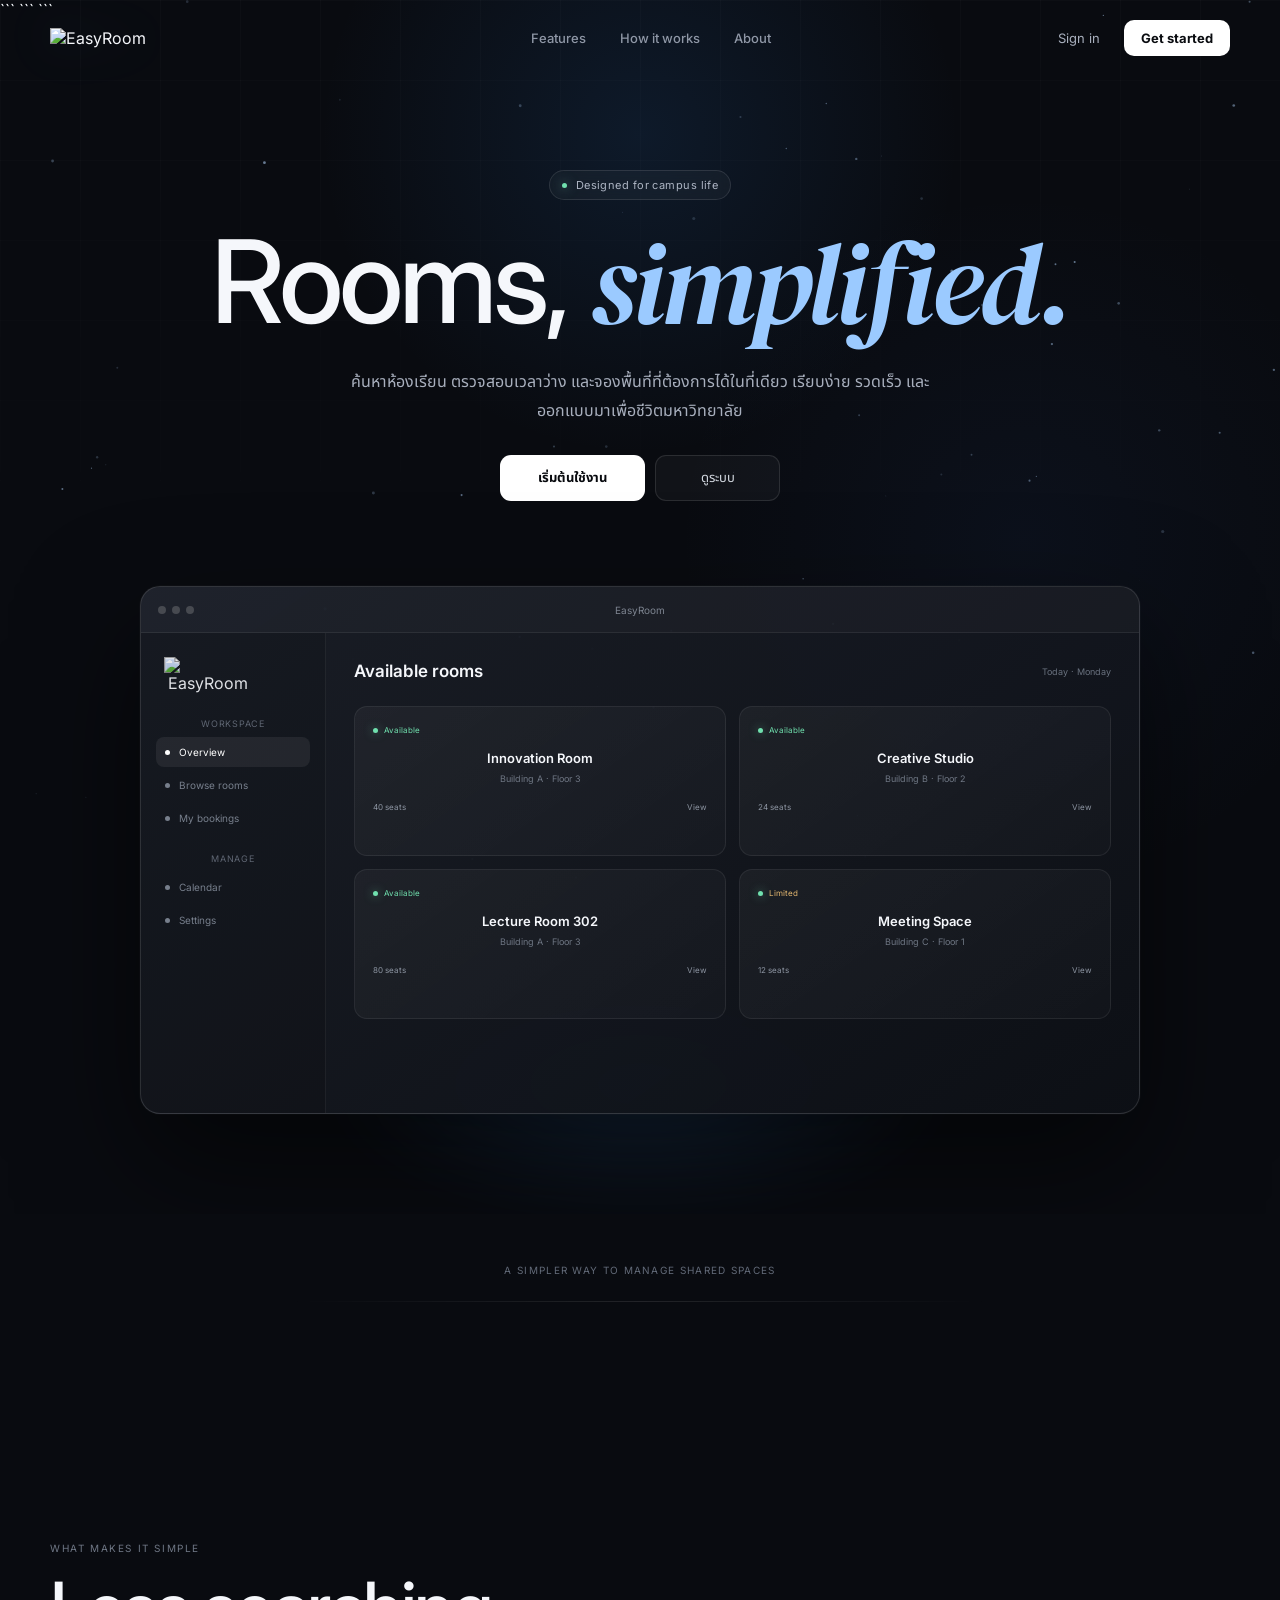
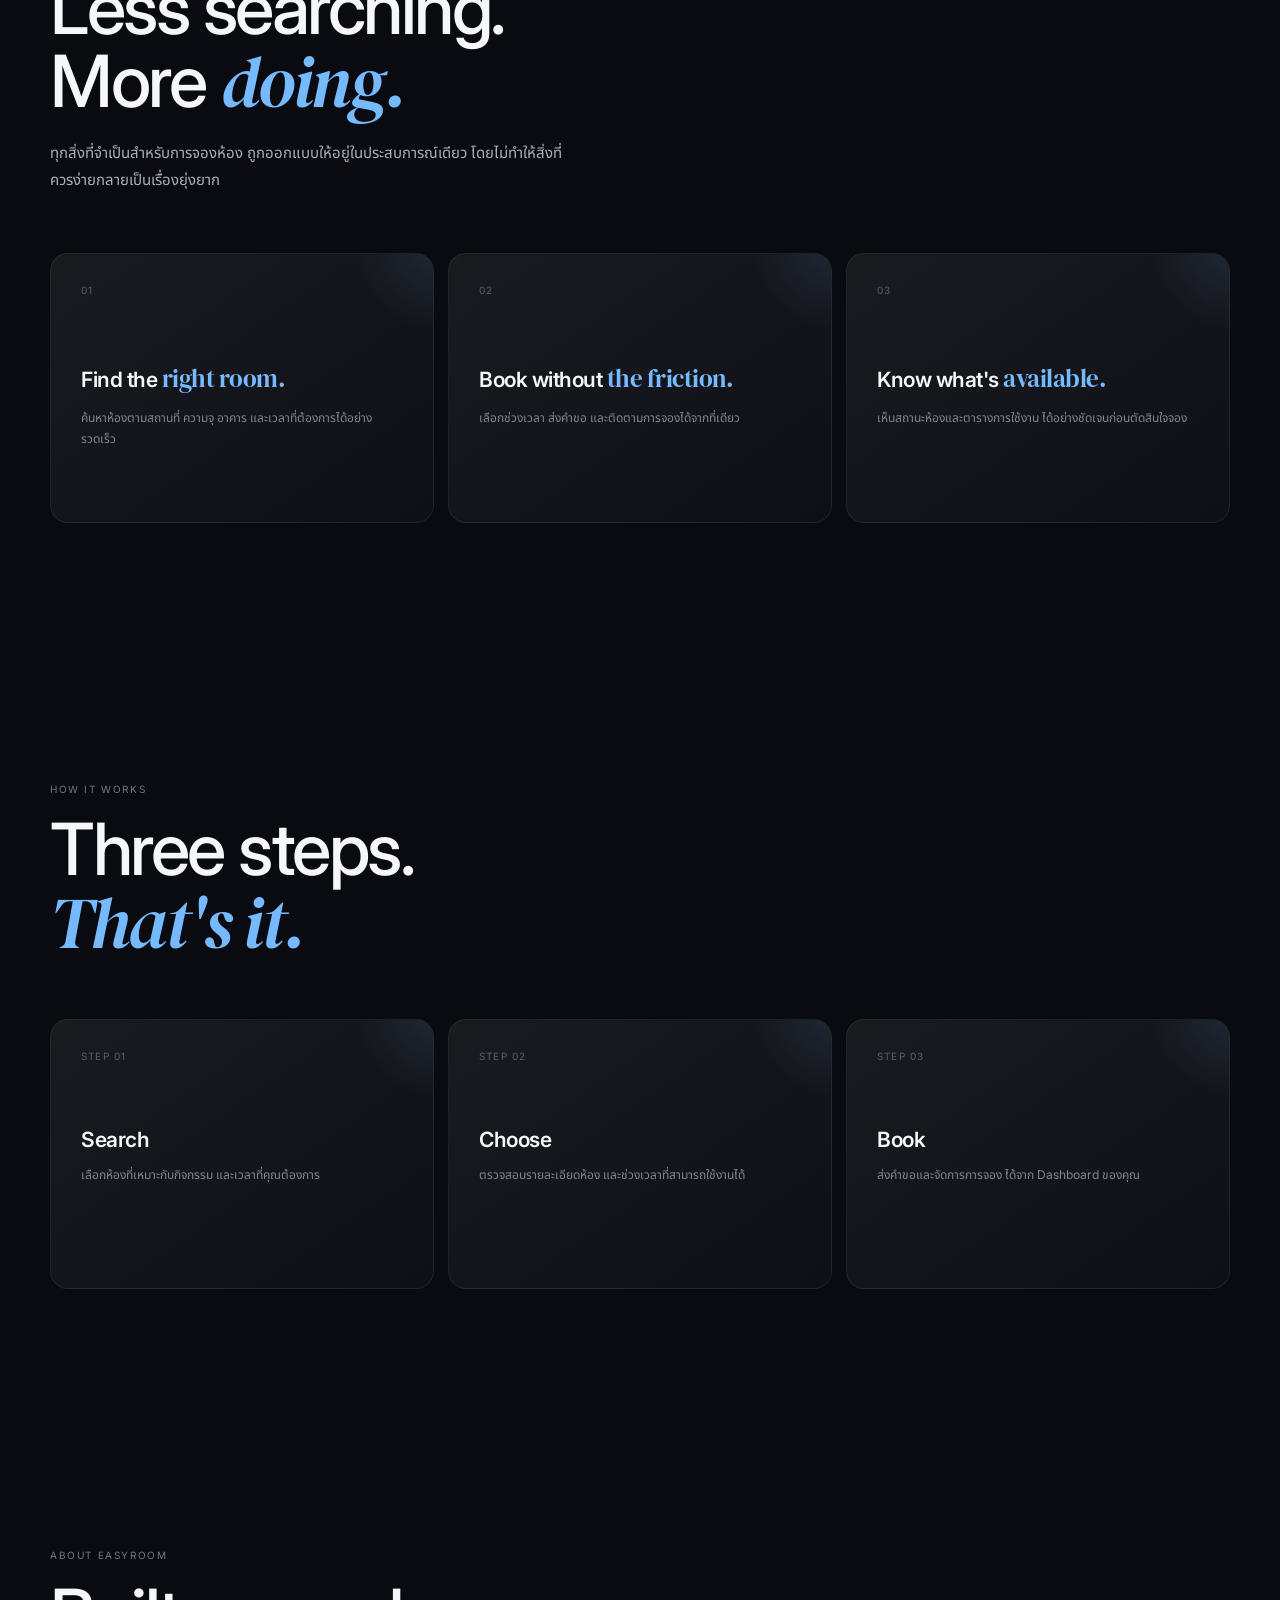
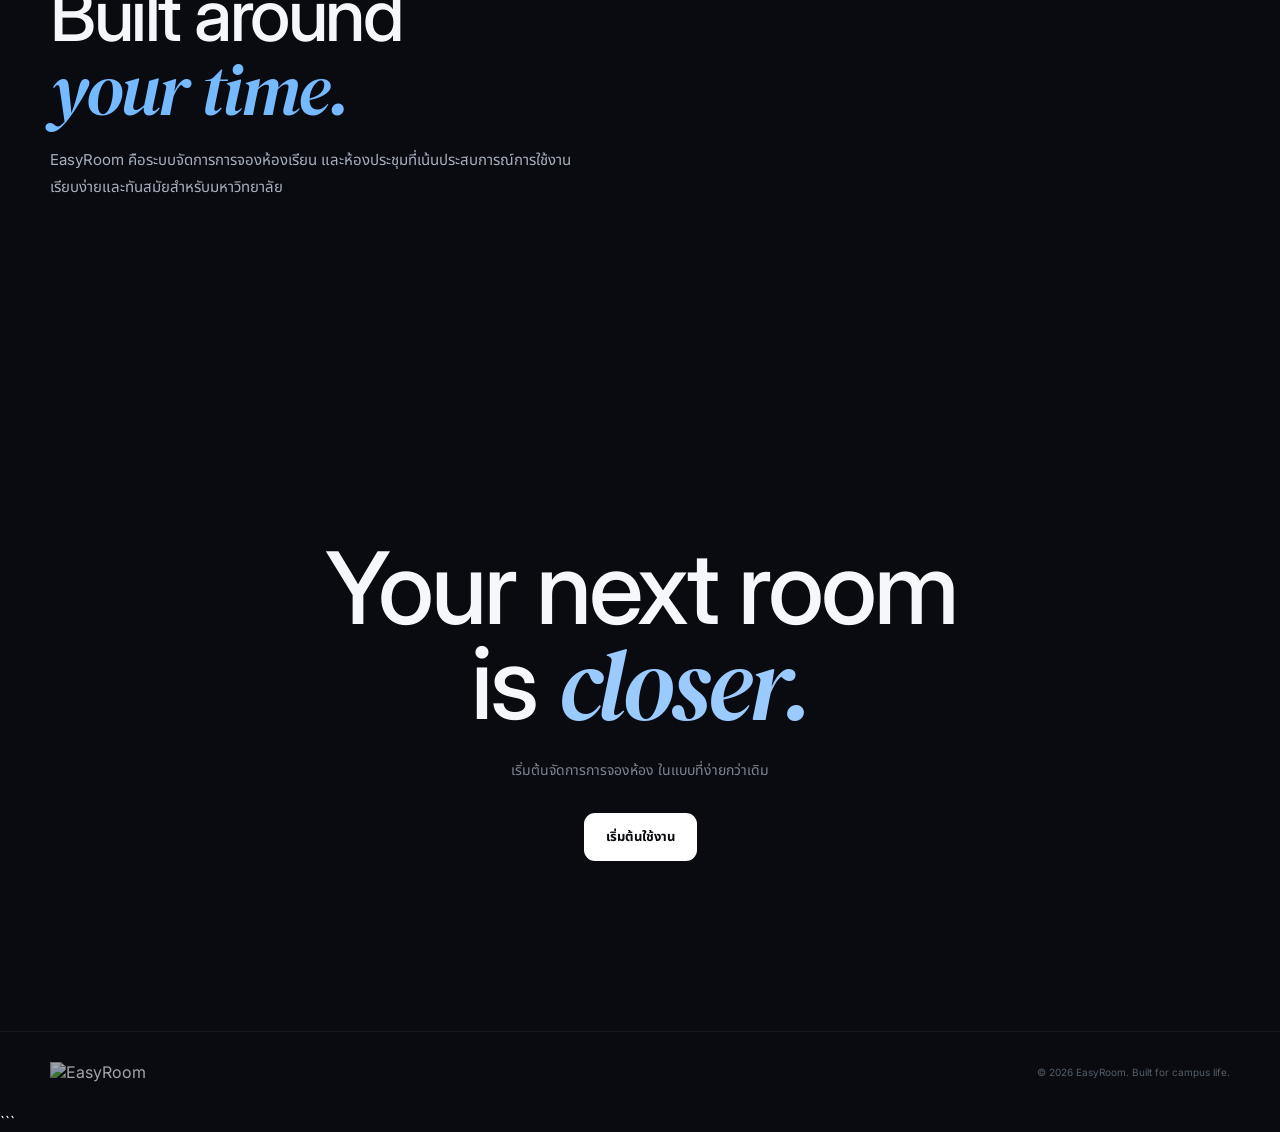
==== commit f955b2b8: "Update index.html 09" ====
--- a/index.html
+++ b/index.html
@@ -3,36 +3,64 @@
 <html lang="th">
 <head>
     <meta charset="UTF-8">
-    <meta name="viewport" content="width=device-width, initial-scale=1.0">
 
 ```
-<title>EasyRoom — ระบบจองห้องเรียนและห้องประชุม</title>
-
-<meta name="description" content="EasyRoom ระบบจองห้องเรียนและห้องประชุมสำหรับมหาวิทยาลัย">
+<meta
+    name="viewport"
+    content="width=device-width, initial-scale=1.0"
+>
+
+<title>EasyRoom — Rooms, simplified.</title>
+
+<meta
+    name="description"
+    content="EasyRoom ระบบจองห้องเรียนและห้องประชุมที่ออกแบบมาเพื่อชีวิตในมหาวิทยาลัย"
+>
 
 <link rel="preconnect" href="https://fonts.googleapis.com">
 <link rel="preconnect" href="https://fonts.gstatic.com" crossorigin>
-<link href="https://fonts.googleapis.com/css2?family=Inter:wght@400;500;600;700;800&family=Noto+Sans+Thai:wght@400;500;600;700;800&display=swap" rel="stylesheet">
+
+<link
+    href="https://fonts.googleapis.com/css2?family=DM+Serif+Display:ital@0;1&family=Inter:wght@400;500;600;700&family=Noto+Sans+Thai:wght@400;500;600;700&display=swap"
+    rel="stylesheet"
+>
 
 <style>
+
     /* =========================================================
        EASYROOM
-       INDEX HTML — STRUCTURE ONLY
-       Theme: Blue / White / Modern University SaaS
+       Premium Editorial Landing Page
        ========================================================= */
 
     :root {
-        --blue: #1683ff;
-        --blue-dark: #0b63d8;
-        --blue-light: #eaf5ff;
-
-        --text: #10243e;
-        --text-soft: #607089;
-
-        --white: #ffffff;
-        --background: #f5f9ff;
-        --border: #dce9f7;
-    }
+        --bg: #090b10;
+        --bg-soft: #0d1017;
+        --surface: rgba(255,255,255,.055);
+        --surface-strong: rgba(255,255,255,.085);
+
+        --border: rgba(255,255,255,.11);
+        --border-soft: rgba(255,255,255,.065);
+
+        --text: #f5f7fb;
+        --text-soft: #a8afbd;
+        --text-muted: #707887;
+
+        --blue: #75b9ff;
+        --blue-bright: #9bcaff;
+        --blue-dark: #317dcc;
+
+        --green: #70e0ae;
+
+        --serif: "DM Serif Display", Georgia, serif;
+        --sans: "Inter", "Noto Sans Thai", sans-serif;
+
+        --container: 1180px;
+    }
+
+
+    /* =========================================================
+       RESET
+       ========================================================= */
 
     * {
         margin: 0;
@@ -45,11 +73,23 @@
         scroll-padding-top: 90px;
     }
 
+    html,
     body {
-        font-family: "Noto Sans Thai", "Inter", sans-serif;
-        background: var(--background);
+        width: 100%;
+        min-height: 100%;
+    }
+
+    body {
+        background: var(--bg);
         color: var(--text);
-        line-height: 1.6;
+
+        font-family: var(--sans);
+
+        overflow-x: hidden;
+    }
+
+    body.loading {
+        overflow: hidden;
     }
 
     a {
@@ -58,13 +98,103 @@
     }
 
     button {
-        font: inherit;
+        font-family: inherit;
     }
 
     img {
+        max-width: 100%;
         display: block;
-        max-width: 100%;
-    }
+    }
+
+
+    /* =========================================================
+       BACKGROUND
+       ========================================================= */
+
+    .background {
+        position: fixed;
+        inset: 0;
+        z-index: -10;
+
+        pointer-events: none;
+
+        background:
+            radial-gradient(
+                circle at 50% 15%,
+                rgba(42, 111, 190, .15),
+                transparent 32%
+            ),
+            radial-gradient(
+                circle at 80% 60%,
+                rgba(50, 93, 180, .07),
+                transparent 30%
+            ),
+            var(--bg);
+    }
+
+    .background::before {
+        content: "";
+
+        position: absolute;
+        inset: 0;
+
+        background-image:
+            linear-gradient(
+                rgba(255,255,255,.018) 1px,
+                transparent 1px
+            ),
+            linear-gradient(
+                90deg,
+                rgba(255,255,255,.018) 1px,
+                transparent 1px
+            );
+
+        background-size: 80px 80px;
+
+        mask-image: linear-gradient(
+            to bottom,
+            black,
+            transparent 75%
+        );
+    }
+
+    #particles {
+        position: fixed;
+        inset: 0;
+
+        width: 100%;
+        height: 100%;
+
+        z-index: -5;
+
+        pointer-events: none;
+    }
+
+    .mouse-glow {
+        position: fixed;
+
+        width: 420px;
+        height: 420px;
+
+        border-radius: 50%;
+
+        background: radial-gradient(
+            circle,
+            rgba(81, 157, 235, .09),
+            transparent 65%
+        );
+
+        transform: translate(-50%, -50%);
+
+        pointer-events: none;
+
+        z-index: -1;
+
+        opacity: 0;
+
+        transition: opacity .5s ease;
+    }
+
 
     /* =========================================================
        NAVBAR
@@ -72,23 +202,38 @@
 
     .navbar {
         position: fixed;
+
         top: 0;
         left: 0;
         right: 0;
-        z-index: 1000;
-
-        height: 82px;
-
-        background: rgba(255, 255, 255, 0.82);
+
+        z-index: 100;
+
+        padding: 20px 0;
+
+        transition:
+            padding .35s ease,
+            background .35s ease,
+            border .35s ease;
+    }
+
+    .navbar.scrolled {
+        padding: 13px 0;
+
+        background: rgba(9,11,16,.72);
+
         backdrop-filter: blur(20px);
         -webkit-backdrop-filter: blur(20px);
 
-        border-bottom: 1px solid rgba(220, 233, 247, 0.8);
-    }
-
-    .navbar-inner {
-        width: min(1200px, calc(100% - 40px));
-        height: 100%;
+        border-bottom: 1px solid rgba(255,255,255,.06);
+    }
+
+    .nav-inner {
+        width: min(
+            var(--container),
+            calc(100% - 44px)
+        );
+
         margin: auto;
 
         display: flex;
@@ -96,479 +241,925 @@
         justify-content: space-between;
     }
 
-    /* โลโก้เป็นรูปอย่างเดียว ไม่มีคำว่า EasyRoom ซ้ำ */
-
     .brand {
         display: flex;
         align-items: center;
-        height: 62px;
     }
 
     .brand img {
-        width: 175px;
-        height: auto;
-        object-fit: contain;
+        width: 148px;
+
+        filter:
+            drop-shadow(
+                0 0 25px rgba(90,166,235,.16)
+            );
     }
 
     .nav-links {
         display: flex;
         align-items: center;
+
         gap: 34px;
+
+        margin-left: 60px;
     }
 
     .nav-links a {
-        color: #53657c;
-        font-size: 14px;
-        font-weight: 600;
+        color: #8f97a6;
+
+        font-size: 13px;
+        font-weight: 500;
+
+        transition: color .25s ease;
     }
 
     .nav-links a:hover {
-        color: var(--blue);
-    }
-
-    .nav-actions {
+        color: white;
+    }
+
+    .nav-right {
         display: flex;
         align-items: center;
-        gap: 12px;
-    }
-
-    .nav-login {
-        padding: 10px 18px;
-        color: var(--text);
-        font-size: 14px;
+        gap: 10px;
+    }
+
+    .nav-signin {
+        color: #a8afbd;
+
+        padding: 10px 14px;
+
+        font-size: 13px;
+    }
+
+    .nav-cta {
+        padding: 10px 17px;
+
+        border-radius: 10px;
+
+        background: white;
+        color: #0a0c10;
+
+        font-size: 13px;
         font-weight: 700;
-    }
-
-    .nav-register {
-        padding: 11px 20px;
-        border-radius: 12px;
-
-        background: var(--blue);
-        color: white;
-
-        font-size: 14px;
-        font-weight: 700;
-    }
+
+        transition:
+            transform .25s ease,
+            box-shadow .25s ease;
+    }
+
+    .nav-cta:hover {
+        transform: translateY(-2px);
+
+        box-shadow:
+            0 10px 35px rgba(255,255,255,.12);
+    }
+
 
     /* =========================================================
        HERO
        ========================================================= */
 
     .hero {
+        position: relative;
+
         min-height: 100vh;
-        padding: 150px 0 90px;
-
-        position: relative;
-        overflow: hidden;
 
         display: flex;
         align-items: center;
+
+        padding:
+            150px 0
+            100px;
+
+        overflow: hidden;
     }
 
     .hero-container {
-        width: min(1200px, calc(100% - 40px));
+        width: min(
+            var(--container),
+            calc(100% - 44px)
+        );
+
         margin: auto;
 
-        display: grid;
-        grid-template-columns: 1.05fr 0.95fr;
-        align-items: center;
-        gap: 70px;
-    }
-
-    .hero-content {
-        position: relative;
-        z-index: 2;
-    }
-
-    .hero-label {
+        text-align: center;
+    }
+
+    .eyebrow {
         display: inline-flex;
         align-items: center;
-        gap: 8px;
-
-        padding: 8px 13px;
-
-        border: 1px solid #cfe5fb;
+        gap: 9px;
+
+        padding: 7px 12px;
+
+        border: 1px solid var(--border);
+
         border-radius: 999px;
 
-        background: rgba(255, 255, 255, 0.75);
-
-        color: var(--blue);
-        font-size: 13px;
-        font-weight: 700;
+        background: rgba(255,255,255,.035);
+
+        color: #aeb6c4;
+
+        font-size: 11px;
+        letter-spacing: .04em;
+
+        backdrop-filter: blur(10px);
+
+        opacity: 0;
+        transform: translateY(15px);
+
+        animation:
+            heroFade .8s .15s forwards;
+    }
+
+    .eyebrow-dot {
+        width: 5px;
+        height: 5px;
+
+        border-radius: 50%;
+
+        background: var(--green);
+
+        box-shadow:
+            0 0 12px rgba(112,224,174,.7);
     }
 
     .hero-title {
-        margin-top: 22px;
-
-        font-size: clamp(44px, 6vw, 76px);
-        line-height: 1.05;
-        letter-spacing: -2.5px;
-
-        font-weight: 800;
-    }
-
-    .hero-title .highlight {
-        color: var(--blue);
-    }
-
-    .hero-description {
-        max-width: 600px;
-        margin-top: 24px;
+        max-width: 1000px;
+
+        margin:
+            28px
+            auto
+            0;
+
+        font-size:
+            clamp(
+                62px,
+                9vw,
+                118px
+            );
+
+        line-height: .93;
+
+        letter-spacing: -4px;
+
+        font-weight: 500;
+
+        opacity: 0;
+        transform: translateY(25px);
+
+        animation:
+            heroFade .9s .28s forwards;
+    }
+
+    .hero-title .serif {
+        font-family: var(--serif);
+
+        font-style: italic;
+
+        color: var(--blue-bright);
+    }
+
+    .hero-subtitle {
+        max-width: 620px;
+
+        margin:
+            30px
+            auto
+            0;
 
         color: var(--text-soft);
-        font-size: 18px;
+
+        font-size: 16px;
         line-height: 1.8;
+
+        opacity: 0;
+        transform: translateY(20px);
+
+        animation:
+            heroFade .9s .42s forwards;
     }
 
     .hero-actions {
         display: flex;
         align-items: center;
-        gap: 14px;
-
-        margin-top: 34px;
-    }
-
-    .primary-button {
-        padding: 15px 24px;
-
-        border-radius: 14px;
-        border: none;
-
-        background: var(--blue);
-        color: white;
-
-        font-size: 15px;
-        font-weight: 700;
-
-        cursor: pointer;
-    }
-
-    .secondary-button {
-        padding: 14px 23px;
-
-        border: 1px solid var(--border);
-        border-radius: 14px;
-
-        background: white;
-        color: var(--text);
-
-        font-size: 15px;
-        font-weight: 700;
-    }
-
-    /* =========================================================
-       HERO LOGO / VISUAL
-       ========================================================= */
-
-    .hero-visual {
-        position: relative;
-
-        min-height: 500px;
-
-        display: flex;
+        justify-content: center;
+
+        gap: 10px;
+
+        margin-top: 30px;
+
+        opacity: 0;
+        transform: translateY(20px);
+
+        animation:
+            heroFade .9s .55s forwards;
+    }
+
+    .button-primary {
+        display: inline-flex;
         align-items: center;
         justify-content: center;
-    }
-
-    .hero-logo-card {
-        width: min(480px, 100%);
-        min-height: 380px;
-
-        padding: 55px;
-
-        display: flex;
+
+        min-width: 145px;
+
+        padding: 13px 19px;
+
+        border-radius: 11px;
+
+        background: white;
+        color: #080a0e;
+
+        font-size: 13px;
+        font-weight: 700;
+
+        transition:
+            transform .3s ease,
+            box-shadow .3s ease;
+    }
+
+    .button-primary:hover {
+        transform: translateY(-3px);
+
+        box-shadow:
+            0 15px 45px rgba(255,255,255,.13);
+    }
+
+    .button-secondary {
+        display: inline-flex;
         align-items: center;
         justify-content: center;
 
-        border-radius: 38px;
+        min-width: 125px;
+
+        padding: 12px 18px;
+
+        border-radius: 11px;
+
+        border: 1px solid var(--border);
+
+        background: rgba(255,255,255,.035);
+
+        color: #d5dae2;
+
+        font-size: 13px;
+
+        backdrop-filter: blur(12px);
+
+        transition:
+            background .3s ease,
+            transform .3s ease;
+    }
+
+    .button-secondary:hover {
+        background: rgba(255,255,255,.07);
+
+        transform: translateY(-3px);
+    }
+
+
+    /* =========================================================
+       PRODUCT SHOWCASE
+       ========================================================= */
+
+    .showcase {
+        position: relative;
+
+        width: min(
+            1000px,
+            calc(100% - 20px)
+        );
+
+        margin:
+            85px
+            auto
+            0;
+
+        perspective: 1600px;
+
+        opacity: 0;
+        transform:
+            translateY(50px)
+            scale(.97);
+
+        animation:
+            showcaseIn 1.2s .7s forwards;
+    }
+
+    .showcase-glow {
+        position: absolute;
+
+        left: 50%;
+        bottom: -100px;
+
+        width: 650px;
+        height: 260px;
+
+        transform: translateX(-50%);
+
+        background:
+            radial-gradient(
+                ellipse,
+                rgba(59,132,210,.25),
+                transparent 68%
+            );
+
+        filter: blur(30px);
+
+        pointer-events: none;
+    }
+
+    .app-window {
+        position: relative;
+
+        border-radius: 20px;
+
+        overflow: hidden;
 
         background:
             linear-gradient(
                 145deg,
-                rgba(255, 255, 255, 0.95),
-                rgba(238, 247, 255, 0.88)
+                rgba(27,31,40,.94),
+                rgba(13,16,22,.96)
             );
 
-        border: 1px solid rgba(207, 229, 251, 0.9);
+        border: 1px solid rgba(255,255,255,.13);
 
         box-shadow:
-            0 35px 80px rgba(34, 112, 180, 0.14);
-    }
-
-    .hero-logo-card img {
-        width: 100%;
-        max-width: 390px;
-        height: auto;
-    }
+            0 50px 120px rgba(0,0,0,.55),
+            0 0 0 1px rgba(255,255,255,.025);
+
+        transform-style: preserve-3d;
+
+        transition:
+            transform .15s ease;
+    }
+
+    .window-top {
+        height: 46px;
+
+        display: flex;
+        align-items: center;
+
+        padding: 0 17px;
+
+        border-bottom: 1px solid rgba(255,255,255,.07);
+
+        background: rgba(255,255,255,.025);
+    }
+
+    .window-dots {
+        display: flex;
+        gap: 6px;
+    }
+
+    .window-dots span {
+        width: 8px;
+        height: 8px;
+
+        border-radius: 50%;
+
+        background: rgba(255,255,255,.18);
+    }
+
+    .window-title {
+        position: absolute;
+
+        left: 50%;
+        transform: translateX(-50%);
+
+        color: #7d8490;
+
+        font-size: 10px;
+    }
+
+    .app-content {
+        display: grid;
+
+        grid-template-columns:
+            185px
+            1fr;
+
+        min-height: 480px;
+    }
+
+    .app-sidebar {
+        padding: 24px 15px;
+
+        border-right: 1px solid rgba(255,255,255,.06);
+
+        background: rgba(0,0,0,.12);
+    }
+
+    .app-mini-logo {
+        width: 88px;
+
+        margin:
+            0
+            0
+            25px
+            8px;
+
+        opacity: .9;
+    }
+
+    .side-label {
+        padding:
+            0
+            9px
+            8px;
+
+        color: #5f6673;
+
+        font-size: 9px;
+
+        letter-spacing: .08em;
+        text-transform: uppercase;
+    }
+
+    .side-item {
+        display: flex;
+        align-items: center;
+
+        gap: 9px;
+
+        padding: 9px;
+
+        margin-bottom: 3px;
+
+        border-radius: 8px;
+
+        color: #777f8c;
+
+        font-size: 10px;
+    }
+
+    .side-item.active {
+        background: rgba(255,255,255,.065);
+
+        color: white;
+    }
+
+    .side-dot {
+        width: 5px;
+        height: 5px;
+
+        border-radius: 50%;
+
+        background: currentColor;
+    }
+
+    .app-main {
+        padding: 28px;
+    }
+
+    .app-heading {
+        display: flex;
+        justify-content: space-between;
+        align-items: center;
+
+        margin-bottom: 25px;
+    }
+
+    .app-heading h3 {
+        font-size: 17px;
+        font-weight: 600;
+    }
+
+    .app-date {
+        color: #69717f;
+        font-size: 9px;
+    }
+
+    .room-grid {
+        display: grid;
+
+        grid-template-columns:
+            repeat(2, 1fr);
+
+        gap: 13px;
+    }
+
+    .room-card {
+        padding: 18px;
+
+        min-height: 150px;
+
+        border-radius: 13px;
+
+        border: 1px solid rgba(255,255,255,.07);
+
+        background:
+            linear-gradient(
+                145deg,
+                rgba(255,255,255,.045),
+                rgba(255,255,255,.018)
+            );
+
+        transition:
+            border-color .3s ease,
+            transform .3s ease,
+            background .3s ease;
+    }
+
+    .room-card:hover {
+        transform: translateY(-3px);
+
+        border-color:
+            rgba(117,185,255,.25);
+
+        background:
+            linear-gradient(
+                145deg,
+                rgba(117,185,255,.075),
+                rgba(255,255,255,.02)
+            );
+    }
+
+    .room-status {
+        display: flex;
+        align-items: center;
+        gap: 6px;
+
+        color: var(--green);
+
+        font-size: 8px;
+    }
+
+    .room-status::before {
+        content: "";
+
+        width: 5px;
+        height: 5px;
+
+        border-radius: 50%;
+
+        background: var(--green);
+
+        box-shadow:
+            0 0 10px rgba(112,224,174,.6);
+    }
+
+    .room-name {
+        margin-top: 15px;
+
+        font-size: 13px;
+        font-weight: 600;
+    }
+
+    .room-meta {
+        margin-top: 7px;
+
+        color: #6f7784;
+
+        font-size: 9px;
+    }
+
+    .room-bottom {
+        display: flex;
+        justify-content: space-between;
+        align-items: center;
+
+        margin-top: 18px;
+
+        color: #8d95a2;
+
+        font-size: 8px;
+    }
+
 
     /* =========================================================
-       FLOATING INFO CARDS
+       TRUST LINE
        ========================================================= */
 
-    .floating-card {
+    .trust {
+        padding: 50px 0 110px;
+
+        text-align: center;
+    }
+
+    .trust p {
+        color: #626a78;
+
+        font-size: 10px;
+
+        letter-spacing: .13em;
+
+        text-transform: uppercase;
+    }
+
+    .trust-line {
+        width: min(
+            700px,
+            80%
+        );
+
+        height: 1px;
+
+        margin:
+            25px
+            auto
+            0;
+
+        background:
+            linear-gradient(
+                90deg,
+                transparent,
+                rgba(255,255,255,.1),
+                transparent
+            );
+    }
+
+
+    /* =========================================================
+       SECTIONS
+       ========================================================= */
+
+    .section {
+        padding: 130px 0;
+    }
+
+    .container {
+        width: min(
+            var(--container),
+            calc(100% - 44px)
+        );
+
+        margin: auto;
+    }
+
+    .section-header {
+        max-width: 680px;
+
+        margin-bottom: 60px;
+    }
+
+    .section-label {
+        color: #6f7785;
+
+        font-size: 10px;
+
+        letter-spacing: .16em;
+
+        text-transform: uppercase;
+    }
+
+    .section-title {
+        margin-top: 17px;
+
+        font-size:
+            clamp(
+                42px,
+                6vw,
+                72px
+            );
+
+        line-height: 1.02;
+
+        letter-spacing: -2.5px;
+
+        font-weight: 500;
+    }
+
+    .section-title em {
+        font-family: var(--serif);
+
+        color: var(--blue);
+
+        font-style: italic;
+    }
+
+    .section-description {
+        margin-top: 20px;
+
+        max-width: 530px;
+
+        color: var(--text-soft);
+
+        font-size: 15px;
+        line-height: 1.8;
+    }
+
+
+    /* =========================================================
+       FEATURE GRID
+       ========================================================= */
+
+    .feature-grid {
+        display: grid;
+
+        grid-template-columns:
+            repeat(3, 1fr);
+
+        gap: 14px;
+    }
+
+    .feature-card {
+        position: relative;
+
+        min-height: 270px;
+
+        padding: 30px;
+
+        border-radius: 18px;
+
+        background:
+            linear-gradient(
+                145deg,
+                rgba(255,255,255,.065),
+                rgba(255,255,255,.025)
+            );
+
+        border: 1px solid var(--border-soft);
+
+        overflow: hidden;
+
+        transition:
+            transform .4s ease,
+            border-color .4s ease,
+            background .4s ease;
+    }
+
+    .feature-card::before {
+        content: "";
+
         position: absolute;
 
-        padding: 15px 18px;
-
-        border-radius: 16px;
-
-        background: rgba(255, 255, 255, 0.9);
-        border: 1px solid rgba(210, 229, 246, 0.9);
-
-        box-shadow: 0 18px 45px rgba(34, 112, 180, 0.13);
+        width: 180px;
+        height: 180px;
+
+        top: -100px;
+        right: -100px;
+
+        background:
+            radial-gradient(
+                circle,
+                rgba(117,185,255,.13),
+                transparent 70%
+            );
+
+        transition:
+            transform .6s ease;
+    }
+
+    .feature-card:hover {
+        transform: translateY(-7px);
+
+        border-color:
+            rgba(117,185,255,.18);
+
+        background:
+            linear-gradient(
+                145deg,
+                rgba(255,255,255,.08),
+                rgba(255,255,255,.028)
+            );
+    }
+
+    .feature-card:hover::before {
+        transform: scale(1.5);
+    }
+
+    .feature-number {
+        color: #59616f;
+
+        font-size: 10px;
+
+        letter-spacing: .12em;
+    }
+
+    .feature-title {
+        margin-top: 65px;
+
+        font-size: 21px;
+
+        font-weight: 600;
+
+        letter-spacing: -.5px;
+    }
+
+    .feature-title span {
+        font-family: var(--serif);
+
+        font-size: 25px;
+
+        font-weight: 400;
+
+        color: var(--blue);
+    }
+
+    .feature-text {
+        margin-top: 12px;
+
+        color: #7e8795;
+
+        font-size: 12px;
+        line-height: 1.8;
+    }
+
+
+    /* =========================================================
+       FINAL CTA
+       ========================================================= */
+
+    .final {
+        padding:
+            150px
+            0
+            170px;
+
+        text-align: center;
+    }
+
+    .final-title {
+        max-width: 900px;
+
+        margin: auto;
+
+        font-size:
+            clamp(
+                50px,
+                8vw,
+                100px
+            );
+
+        line-height: .95;
+
+        letter-spacing: -3px;
+
+        font-weight: 500;
+    }
+
+    .final-title em {
+        font-family: var(--serif);
+
+        color: var(--blue-bright);
+
+        font-style: italic;
+    }
+
+    .final-text {
+        max-width: 500px;
+
+        margin:
+            25px
+            auto
+            0;
+
+        color: #7d8592;
+
+        font-size: 14px;
+        line-height: 1.8;
+    }
+
+    .final-button {
+        display: inline-flex;
+
+        margin-top: 30px;
+
+        padding:
+            14px
+            22px;
+
+        border-radius: 11px;
+
+        background: white;
+
+        color: #080a0e;
 
         font-size: 13px;
         font-weight: 700;
-    }
-
-    .floating-card.available {
-        top: 45px;
-        right: 5px;
-    }
-
-    .floating-card.booking {
-        bottom: 35px;
-        left: 0;
-    }
-
-    /* =========================================================
-       TRUST / STATS
-       ========================================================= */
-
-    .trust-section {
-        padding: 30px 0 90px;
-    }
-
-    .trust-container {
-        width: min(1100px, calc(100% - 40px));
-        margin: auto;
-
-        display: grid;
-        grid-template-columns: repeat(3, 1fr);
-        gap: 20px;
-    }
-
-    .stat-card {
-        padding: 28px;
-
-        border-radius: 20px;
-
-        background: white;
-        border: 1px solid var(--border);
-
-        text-align: center;
-    }
-
-    .stat-number {
-        color: var(--blue);
-        font-size: 30px;
-        font-weight: 800;
-    }
-
-    .stat-label {
-        margin-top: 5px;
-        color: var(--text-soft);
-        font-size: 14px;
-    }
-
-    /* =========================================================
-       FEATURES
-       ========================================================= */
-
-    .section {
-        padding: 110px 0;
-    }
-
-    .section-container {
-        width: min(1200px, calc(100% - 40px));
-        margin: auto;
-    }
-
-    .section-heading {
-        max-width: 700px;
-        margin-bottom: 50px;
-    }
-
-    .section-kicker {
-        color: var(--blue);
-        font-size: 13px;
-        font-weight: 800;
-        letter-spacing: 0.08em;
-        text-transform: uppercase;
-    }
-
-    .section-title {
-        margin-top: 10px;
-
-        font-size: clamp(34px, 4vw, 52px);
-        line-height: 1.15;
-        letter-spacing: -1.5px;
-
-        font-weight: 800;
-    }
-
-    .section-description {
-        margin-top: 16px;
-
-        color: var(--text-soft);
-        font-size: 16px;
-    }
-
-    .features-grid {
-        display: grid;
-        grid-template-columns: repeat(3, 1fr);
-        gap: 20px;
-    }
-
-    .feature-card {
-        min-height: 250px;
-        padding: 30px;
-
-        border-radius: 24px;
-
-        background: rgba(255, 255, 255, 0.8);
-        border: 1px solid var(--border);
-    }
-
-    .feature-icon {
-        width: 52px;
-        height: 52px;
-
-        display: flex;
-        align-items: center;
-        justify-content: center;
-
-        border-radius: 15px;
-
-        background: var(--blue-light);
-        color: var(--blue);
-
-        font-size: 20px;
-        font-weight: 800;
-    }
-
-    .feature-title {
-        margin-top: 25px;
-
-        font-size: 19px;
-        font-weight: 800;
-    }
-
-    .feature-text {
-        margin-top: 10px;
-
-        color: var(--text-soft);
-        font-size: 14px;
-        line-height: 1.8;
-    }
-
-    /* =========================================================
-       HOW IT WORKS
-       ========================================================= */
-
-    .steps {
-        display: grid;
-        grid-template-columns: repeat(3, 1fr);
-        gap: 20px;
-    }
-
-    .step-card {
-        padding: 30px;
-
-        background: white;
-        border: 1px solid var(--border);
-        border-radius: 24px;
-    }
-
-    .step-number {
-        color: var(--blue);
-        font-size: 14px;
-        font-weight: 800;
-    }
-
-    .step-title {
-        margin-top: 16px;
-
-        font-size: 20px;
-        font-weight: 800;
-    }
-
-    .step-text {
-        margin-top: 10px;
-
-        color: var(--text-soft);
-        font-size: 14px;
-        line-height: 1.8;
-    }
-
-    /* =========================================================
-       CTA
-       ========================================================= */
-
-    .cta-section {
-        padding: 60px 0 110px;
-    }
-
-    .cta-card {
-        padding: 65px 50px;
-
-        border-radius: 32px;
-
-        background:
-            linear-gradient(
-                135deg,
-                #0878ee,
-                #39a2ff
-            );
-
-        color: white;
-
-        text-align: center;
-
-        box-shadow: 0 30px 70px rgba(22, 131, 255, 0.22);
-    }
-
-    .cta-title {
-        font-size: clamp(32px, 4vw, 48px);
-        line-height: 1.15;
-        font-weight: 800;
-    }
-
-    .cta-text {
-        max-width: 600px;
-        margin: 15px auto 0;
-
-        color: rgba(255, 255, 255, 0.85);
-    }
-
-    .cta-button {
-        display: inline-block;
-
-        margin-top: 28px;
-        padding: 14px 24px;
-
-        border-radius: 13px;
-
-        background: white;
-        color: var(--blue);
-
-        font-size: 14px;
-        font-weight: 800;
-    }
+
+        transition:
+            transform .3s ease,
+            box-shadow .3s ease;
+    }
+
+    .final-button:hover {
+        transform: translateY(-3px);
+
+        box-shadow:
+            0 18px 50px rgba(255,255,255,.13);
+    }
+
 
     /* =========================================================
        FOOTER
        ========================================================= */
 
     footer {
-        padding: 35px 0;
-
-        border-top: 1px solid var(--border);
-        background: white;
+        padding: 30px 0;
+
+        border-top:
+            1px solid rgba(255,255,255,.055);
     }
 
     .footer-inner {
-        width: min(1200px, calc(100% - 40px));
+        width: min(
+            var(--container),
+            calc(100% - 44px)
+        );
+
         margin: auto;
 
         display: flex;
@@ -577,13 +1168,65 @@
     }
 
     .footer-logo img {
-        width: 135px;
+        width: 105px;
+
+        opacity: .65;
     }
 
     .footer-copy {
-        color: var(--text-soft);
-        font-size: 13px;
-    }
+        color: #555d6a;
+
+        font-size: 10px;
+    }
+
+
+    /* =========================================================
+       SCROLL REVEAL
+       ========================================================= */
+
+    .reveal {
+        opacity: 0;
+
+        transform: translateY(35px);
+
+        transition:
+            opacity .8s ease,
+            transform .8s cubic-bezier(.2,.7,.2,1);
+    }
+
+    .reveal.visible {
+        opacity: 1;
+
+        transform: translateY(0);
+    }
+
+
+    /* =========================================================
+       HERO ANIMATION
+       ========================================================= */
+
+    @keyframes heroFade {
+
+        to {
+            opacity: 1;
+
+            transform: translateY(0);
+        }
+
+    }
+
+    @keyframes showcaseIn {
+
+        to {
+            opacity: 1;
+
+            transform:
+                translateY(0)
+                scale(1);
+        }
+
+    }
+
 
     /* =========================================================
        RESPONSIVE
@@ -595,161 +1238,221 @@
             display: none;
         }
 
-        .hero-container {
+        .hero {
+            padding-top: 140px;
+        }
+
+        .hero-title {
+            letter-spacing: -3px;
+        }
+
+        .app-content {
+            grid-template-columns: 140px 1fr;
+        }
+
+        .feature-grid {
             grid-template-columns: 1fr;
-            gap: 40px;
-        }
-
-        .hero-content {
-            text-align: center;
-        }
-
-        .hero-description {
-            margin-left: auto;
-            margin-right: auto;
-        }
-
-        .hero-actions {
-            justify-content: center;
-        }
-
-        .hero-visual {
-            min-height: 420px;
-        }
-
-        .features-grid,
-        .steps {
-            grid-template-columns: 1fr 1fr;
-        }
-    }
+        }
+
+        .feature-card {
+            min-height: 220px;
+        }
+
+    }
+
 
     @media (max-width: 620px) {
 
+        .nav-inner,
+        .hero-container,
+        .container,
+        .footer-inner {
+            width: calc(100% - 28px);
+        }
+
         .navbar {
-            height: 72px;
-        }
-
-        .navbar-inner {
-            width: min(100% - 28px, 1200px);
+            padding: 16px 0;
+        }
+
+        .navbar.scrolled {
+            padding: 11px 0;
         }
 
         .brand img {
-            width: 135px;
-        }
-
-        .nav-login {
+            width: 125px;
+        }
+
+        .nav-signin {
             display: none;
         }
 
-        .nav-register {
-            padding: 9px 14px;
+        .nav-cta {
+            padding: 9px 13px;
+
+            font-size: 11px;
         }
 
         .hero {
-            padding-top: 120px;
-        }
-
-        .hero-container,
-        .section-container,
-        .trust-container {
-            width: calc(100% - 28px);
+            min-height: auto;
+
+            padding:
+                140px
+                0
+                80px;
         }
 
         .hero-title {
-            font-size: 43px;
-            letter-spacing: -1.8px;
-        }
-
-        .hero-description {
-            font-size: 15px;
+            font-size: 55px;
+
+            letter-spacing: -2.5px;
+        }
+
+        .hero-subtitle {
+            font-size: 14px;
         }
 
         .hero-actions {
             flex-direction: column;
-        }
-
-        .primary-button,
-        .secondary-button {
+
             width: 100%;
         }
 
-        .hero-logo-card {
-            min-height: 280px;
-            padding: 30px;
-            border-radius: 28px;
-        }
-
-        .hero-logo-card img {
-            max-width: 300px;
-        }
-
-        .floating-card.available {
-            top: 10px;
-            right: 0;
-        }
-
-        .floating-card.booking {
-            bottom: 10px;
-            left: 0;
-        }
-
-        .trust-container,
-        .features-grid,
-        .steps {
+        .button-primary,
+        .button-secondary {
+            width: 100%;
+        }
+
+        .showcase {
+            width: 100%;
+
+            margin-top: 60px;
+        }
+
+        .app-content {
             grid-template-columns: 1fr;
         }
 
+        .app-sidebar {
+            display: none;
+        }
+
+        .app-main {
+            padding: 18px;
+        }
+
+        .room-grid {
+            grid-template-columns: 1fr;
+        }
+
+        .window-title {
+            display: none;
+        }
+
         .section {
-            padding: 80px 0;
-        }
-
-        .cta-card {
-            padding: 45px 25px;
+            padding: 90px 0;
+        }
+
+        .section-title {
+            font-size: 46px;
+
+            letter-spacing: -1.8px;
+        }
+
+        .final {
+            padding:
+                100px
+                0
+                120px;
+        }
+
+        .final-title {
+            font-size: 55px;
+
+            letter-spacing: -2px;
         }
 
         .footer-inner {
             flex-direction: column;
+
             gap: 15px;
+
             text-align: center;
         }
-    }
+
+    }
+
 </style>
 ```
 
 </head>
 
-<body id="top">
+<body>
 
 ```
 <!-- =========================================================
-     NAVBAR
+     BACKGROUND
      ========================================================= -->
 
-<header class="navbar">
-
-    <div class="navbar-inner">
-
-        <a href="#top" class="brand" aria-label="EasyRoom Home">
+<div class="background"></div>
+
+<canvas id="particles"></canvas>
+
+<div class="mouse-glow" id="mouseGlow"></div>
+
+
+<!-- =========================================================
+     NAVIGATION
+     ========================================================= -->
+
+<header class="navbar" id="navbar">
+
+    <div class="nav-inner">
+
+        <a
+            href="#top"
+            class="brand"
+            aria-label="EasyRoom"
+        >
             <img
                 src="https://img2.pic.in.th/logoeasyroom.png"
                 alt="EasyRoom"
             >
         </a>
 
+
         <nav class="nav-links">
-            <a href="#features">ฟีเจอร์</a>
-            <a href="#how-it-works">วิธีใช้งาน</a>
-            <a href="#about">เกี่ยวกับระบบ</a>
+
+            <a href="#features">
+                Features
+            </a>
+
+            <a href="#how">
+                How it works
+            </a>
+
+            <a href="#about">
+                About
+            </a>
+
         </nav>
 
-        <div class="nav-actions">
-            <a href="login.html" class="nav-login">
-                เข้าสู่ระบบ
+
+        <div class="nav-right">
+
+            <a
+                href="login.html"
+                class="nav-signin"
+            >
+                Sign in
             </a>
 
-            <a href="register.html" class="nav-register">
-                สมัครใช้งาน
+            <a
+                href="register.html"
+                class="nav-cta"
+            >
+                Get started
             </a>
+
         </div>
 
     </div>
@@ -758,104 +1461,327 @@
 
 
 <!-- =========================================================
-     HERO
+     MAIN
      ========================================================= -->
 
-<main>
-
-    <section class="hero" id="home">
+<main id="top">
+
+
+    <!-- =====================================================
+         HERO
+         ===================================================== -->
+
+    <section class="hero">
 
         <div class="hero-container">
 
-            <div class="hero-content">
-
-                <div class="hero-label">
-                    ระบบจองห้องสำหรับมหาวิทยาลัย
+            <div class="eyebrow">
+
+                <span class="eyebrow-dot"></span>
+
+                Designed for campus life
+
+            </div>
+
+
+            <h1 class="hero-title">
+
+                Rooms,
+                <span class="serif">
+                    simplified.
+                </span>
+
+            </h1>
+
+
+            <p class="hero-subtitle">
+
+                ค้นหาห้องเรียน ตรวจสอบเวลาว่าง
+                และจองพื้นที่ที่ต้องการได้ในที่เดียว
+                เรียบง่าย รวดเร็ว และออกแบบมาเพื่อชีวิตมหาวิทยาลัย
+
+            </p>
+
+
+            <div class="hero-actions">
+
+                <a
+                    href="register.html"
+                    class="button-primary"
+                >
+                    เริ่มต้นใช้งาน
+                </a>
+
+                <a
+                    href="#features"
+                    class="button-secondary"
+                >
+                    ดูระบบ
+                </a>
+
+            </div>
+
+
+            <!-- Product Preview -->
+
+            <div
+                class="showcase"
+                id="showcase"
+            >
+
+                <div class="showcase-glow"></div>
+
+
+                <div
+                    class="app-window"
+                    id="appWindow"
+                >
+
+                    <div class="window-top">
+
+                        <div class="window-dots">
+
+                            <span></span>
+                            <span></span>
+                            <span></span>
+
+                        </div>
+
+                        <div class="window-title">
+                            EasyRoom
+                        </div>
+
+                    </div>
+
+
+                    <div class="app-content">
+
+
+                        <!-- Sidebar -->
+
+                        <aside class="app-sidebar">
+
+                            <img
+                                class="app-mini-logo"
+                                src="https://img2.pic.in.th/logoeasyroom.png"
+                                alt="EasyRoom"
+                            >
+
+
+                            <div class="side-label">
+                                Workspace
+                            </div>
+
+                            <div class="side-item active">
+
+                                <span class="side-dot"></span>
+
+                                Overview
+
+                            </div>
+
+                            <div class="side-item">
+
+                                <span class="side-dot"></span>
+
+                                Browse rooms
+
+                            </div>
+
+                            <div class="side-item">
+
+                                <span class="side-dot"></span>
+
+                                My bookings
+
+                            </div>
+
+
+                            <div
+                                class="side-label"
+                                style="margin-top:20px;"
+                            >
+                                Manage
+                            </div>
+
+                            <div class="side-item">
+
+                                <span class="side-dot"></span>
+
+                                Calendar
+
+                            </div>
+
+                            <div class="side-item">
+
+                                <span class="side-dot"></span>
+
+                                Settings
+
+                            </div>
+
+                        </aside>
+
+
+                        <!-- Main App -->
+
+                        <div class="app-main">
+
+                            <div class="app-heading">
+
+                                <h3>
+                                    Available rooms
+                                </h3>
+
+                                <div class="app-date">
+                                    Today · Monday
+                                </div>
+
+                            </div>
+
+
+                            <div class="room-grid">
+
+
+                                <div class="room-card">
+
+                                    <div class="room-status">
+                                        Available
+                                    </div>
+
+                                    <div class="room-name">
+                                        Innovation Room
+                                    </div>
+
+                                    <div class="room-meta">
+                                        Building A · Floor 3
+                                    </div>
+
+                                    <div class="room-bottom">
+                                        <span>
+                                            40 seats
+                                        </span>
+
+                                        <span>
+                                            View
+                                        </span>
+                                    </div>
+
+                                </div>
+
+
+                                <div class="room-card">
+
+                                    <div class="room-status">
+                                        Available
+                                    </div>
+
+                                    <div class="room-name">
+                                        Creative Studio
+                                    </div>
+
+                                    <div class="room-meta">
+                                        Building B · Floor 2
+                                    </div>
+
+                                    <div class="room-bottom">
+                                        <span>
+                                            24 seats
+                                        </span>
+
+                                        <span>
+                                            View
+                                        </span>
+                                    </div>
+
+                                </div>
+
+
+                                <div class="room-card">
+
+                                    <div class="room-status">
+                                        Available
+                                    </div>
+
+                                    <div class="room-name">
+                                        Lecture Room 302
+                                    </div>
+
+                                    <div class="room-meta">
+                                        Building A · Floor 3
+                                    </div>
+
+                                    <div class="room-bottom">
+                                        <span>
+                                            80 seats
+                                        </span>
+
+                                        <span>
+                                            View
+                                        </span>
+                                    </div>
+
+                                </div>
+
+
+                                <div class="room-card">
+
+                                    <div
+                                        class="room-status"
+                                        style="
+                                            color:#e5b870;
+                                        "
+                                    >
+                                        Limited
+                                    </div>
+
+                                    <div class="room-name">
+                                        Meeting Space
+                                    </div>
+
+                                    <div class="room-meta">
+                                        Building C · Floor 1
+                                    </div>
+
+                                    <div class="room-bottom">
+                                        <span>
+                                            12 seats
+                                        </span>
+
+                                        <span>
+                                            View
+                                        </span>
+                                    </div>
+
+                                </div>
+
+
+                            </div>
+
+                        </div>
+
+                    </div>
+
                 </div>
 
-                <h1 class="hero-title">
-                    จองห้องเรียน
-                    <br>
-                    <span class="highlight">ง่ายขึ้นกว่าเดิม</span>
-                </h1>
-
-                <p class="hero-description">
-                    EasyRoom ช่วยให้การค้นหา ตรวจสอบ และจองห้องเรียน
-                    หรือห้องประชุมเป็นเรื่องง่าย รวดเร็ว และเป็นระบบ
-                    ทุกอย่างอยู่ในที่เดียว
-                </p>
-
-                <div class="hero-actions">
-
-                    <a href="register.html" class="primary-button">
-                        เริ่มต้นใช้งาน
-                    </a>
-
-                    <a href="#features" class="secondary-button">
-                        ดูรายละเอียดระบบ
-                    </a>
-
-                </div>
-
             </div>
 
-
-            <div class="hero-visual">
-
-                <div class="hero-logo-card">
-
-                    <img
-                        src="https://img2.pic.in.th/logoeasyroom.png"
-                        alt="EasyRoom Logo"
-                    >
-
-                </div>
-
-                <div class="floating-card available">
-                    ห้องว่าง 24 ห้อง
-                </div>
-
-                <div class="floating-card booking">
-                    ระบบจองพร้อมใช้งาน
-                </div>
-
-            </div>
-
         </div>
 
     </section>
 
 
     <!-- =====================================================
-         STATS
+         TRUST
          ===================================================== -->
 
-    <section class="trust-section">
-
-        <div class="trust-container">
-
-            <div class="stat-card">
-                <div class="stat-number">24+</div>
-                <div class="stat-label">
-                    ห้องที่พร้อมให้จอง
-                </div>
-            </div>
-
-            <div class="stat-card">
-                <div class="stat-number">120+</div>
-                <div class="stat-label">
-                    การจองในระบบ
-                </div>
-            </div>
-
-            <div class="stat-card">
-                <div class="stat-number">24/7</div>
-                <div class="stat-label">
-                    ตรวจสอบห้องได้ทุกเวลา
-                </div>
-            </div>
-
-        </div>
+    <section class="trust">
+
+        <p>
+            A simpler way to manage shared spaces
+        </p>
+
+        <div class="trust-line"></div>
 
     </section>
 
@@ -864,84 +1790,105 @@
          FEATURES
          ===================================================== -->
 
-    <section class="section" id="features">
-
-        <div class="section-container">
-
-            <div class="section-heading">
-
-                <div class="section-kicker">
-                    FEATURES
+    <section
+        class="section"
+        id="features"
+    >
+
+        <div class="container">
+
+            <div class="section-header reveal">
+
+                <div class="section-label">
+                    What makes it simple
                 </div>
 
                 <h2 class="section-title">
-                    ทุกอย่างที่ต้องการ
+
+                    Less searching.
                     <br>
-                    สำหรับการจองห้อง
+
+                    More
+                    <em>doing.</em>
+
                 </h2>
 
                 <p class="section-description">
-                    ออกแบบระบบให้ใช้งานง่ายสำหรับนักศึกษา อาจารย์
-                    และผู้ดูแลระบบ
+
+                    ทุกสิ่งที่จำเป็นสำหรับการจองห้อง
+                    ถูกออกแบบให้อยู่ในประสบการณ์เดียว
+                    โดยไม่ทำให้สิ่งที่ควรง่ายกลายเป็นเรื่องยุ่งยาก
+
                 </p>
 
             </div>
 
 
-            <div class="features-grid">
-
-                <article class="feature-card">
-
-                    <div class="feature-icon">
+            <div class="feature-grid">
+
+
+                <article class="feature-card reveal">
+
+                    <div class="feature-number">
                         01
                     </div>
 
                     <h3 class="feature-title">
-                        ค้นหาห้องได้ง่าย
+                        Find the
+                        <span>right room.</span>
                     </h3>
 
                     <p class="feature-text">
-                        ค้นหาห้องตามอาคาร ชั้น ความจุ
-                        และช่วงเวลาที่ต้องการได้อย่างรวดเร็ว
+
+                        ค้นหาห้องตามสถานที่ ความจุ
+                        อาคาร และเวลาที่ต้องการได้อย่างรวดเร็ว
+
                     </p>
 
                 </article>
 
 
-                <article class="feature-card">
-
-                    <div class="feature-icon">
+                <article class="feature-card reveal">
+
+                    <div class="feature-number">
                         02
                     </div>
 
                     <h3 class="feature-title">
-                        ตรวจสอบสถานะแบบชัดเจน
+                        Book without
+                        <span>the friction.</span>
                     </h3>
 
                     <p class="feature-text">
-                        ดูได้ทันทีว่าห้องไหนว่าง ห้องไหนถูกจอง
-                        และช่วงเวลาใดที่สามารถใช้งานได้
+
+                        เลือกช่วงเวลา ส่งคำขอ
+                        และติดตามการจองได้จากที่เดียว
+
                     </p>
 
                 </article>
 
 
-                <article class="feature-card">
-
-                    <div class="feature-icon">
+                <article class="feature-card reveal">
+
+                    <div class="feature-number">
                         03
                     </div>
 
                     <h3 class="feature-title">
-                        จัดการการจองในที่เดียว
+                        Know what's
+                        <span>available.</span>
                     </h3>
 
                     <p class="feature-text">
-                        ตรวจสอบการจองที่ผ่านมา
-                        การจองที่กำลังจะมาถึง และสถานะคำขอ
+
+                        เห็นสถานะห้องและตารางการใช้งาน
+                        ได้อย่างชัดเจนก่อนตัดสินใจจอง
+
                     </p>
 
                 </article>
+
 
             </div>
 
@@ -954,79 +1901,93 @@
          HOW IT WORKS
          ===================================================== -->
 
-    <section class="section" id="how-it-works">
-
-        <div class="section-container">
-
-            <div class="section-heading">
-
-                <div class="section-kicker">
-                    HOW IT WORKS
+    <section
+        class="section"
+        id="how"
+    >
+
+        <div class="container">
+
+            <div class="section-header reveal">
+
+                <div class="section-label">
+                    How it works
                 </div>
 
                 <h2 class="section-title">
-                    จองห้องได้ในไม่กี่ขั้นตอน
+
+                    Three steps.
+                    <br>
+
+                    <em>That's it.</em>
+
                 </h2>
 
-                <p class="section-description">
-                    ไม่ต้องเสียเวลาติดต่อหลายขั้นตอน
-                    ทุกอย่างจัดการผ่าน EasyRoom
-                </p>
-
             </div>
 
 
-            <div class="steps">
-
-                <article class="step-card">
-
-                    <div class="step-number">
+            <div class="feature-grid">
+
+
+                <article class="feature-card reveal">
+
+                    <div class="feature-number">
                         STEP 01
                     </div>
 
-                    <h3 class="step-title">
-                        ค้นหาห้อง
+                    <h3 class="feature-title">
+                        Search
                     </h3>
 
-                    <p class="step-text">
-                        เลือกอาคาร ชั้น ความจุ หรือช่วงเวลาที่ต้องการ
+                    <p class="feature-text">
+
+                        เลือกห้องที่เหมาะกับกิจกรรม
+                        และเวลาที่คุณต้องการ
+
                     </p>
 
                 </article>
 
 
-                <article class="step-card">
-
-                    <div class="step-number">
+                <article class="feature-card reveal">
+
+                    <div class="feature-number">
                         STEP 02
                     </div>
 
-                    <h3 class="step-title">
-                        ตรวจสอบเวลา
+                    <h3 class="feature-title">
+                        Choose
                     </h3>
 
-                    <p class="step-text">
-                        ตรวจสอบว่าห้องยังว่างและสามารถจองได้หรือไม่
+                    <p class="feature-text">
+
+                        ตรวจสอบรายละเอียดห้อง
+                        และช่วงเวลาที่สามารถใช้งานได้
+
                     </p>
 
                 </article>
 
 
-                <article class="step-card">
-
-                    <div class="step-number">
+                <article class="feature-card reveal">
+
+                    <div class="feature-number">
                         STEP 03
                     </div>
 
-                    <h3 class="step-title">
-                        ยืนยันการจอง
+                    <h3 class="feature-title">
+                        Book
                     </h3>
 
-                    <p class="step-text">
-                        ส่งคำขอจองและติดตามสถานะผ่านระบบ
+                    <p class="feature-text">
+
+                        ส่งคำขอและจัดการการจอง
+                        ได้จาก Dashboard ของคุณ
+
                     </p>
 
                 </article>
+
 
             </div>
 
@@ -1039,25 +2000,34 @@
          ABOUT
          ===================================================== -->
 
-    <section class="section" id="about">
-
-        <div class="section-container">
-
-            <div class="section-heading">
-
-                <div class="section-kicker">
-                    EASYROOM
+    <section
+        class="section"
+        id="about"
+    >
+
+        <div class="container">
+
+            <div class="section-header reveal">
+
+                <div class="section-label">
+                    About EasyRoom
                 </div>
 
                 <h2 class="section-title">
-                    ระบบเดียวสำหรับ
+
+                    Built around
                     <br>
-                    การจัดการห้องของคุณ
+
+                    <em>your time.</em>
+
                 </h2>
 
                 <p class="section-description">
-                    EasyRoom ถูกออกแบบให้การจองห้องเรียนและห้องประชุม
-                    มีความสะดวก โปร่งใส และจัดการได้ง่าย
+
+                    EasyRoom คือระบบจัดการการจองห้องเรียน
+                    และห้องประชุมที่เน้นประสบการณ์การใช้งาน
+                    เรียบง่ายและทันสมัยสำหรับมหาวิทยาลัย
+
                 </p>
 
             </div>
@@ -1068,25 +2038,39 @@
 
 
     <!-- =====================================================
-         CTA
+         FINAL CTA
          ===================================================== -->
 
-    <section class="cta-section">
-
-        <div class="section-container">
-
-            <div class="cta-card">
-
-                <h2 class="cta-title">
-                    พร้อมเริ่มจองห้องแล้วหรือยัง?
+    <section class="final">
+
+        <div class="container">
+
+            <div class="reveal">
+
+                <h2 class="final-title">
+
+                    Your next room
+                    <br>
+
+                    is
+                    <em>closer.</em>
+
                 </h2>
 
-                <p class="cta-text">
-                    สร้างบัญชีและเริ่มใช้งาน EasyRoom ได้ทันที
+
+                <p class="final-text">
+
+                    เริ่มต้นจัดการการจองห้อง
+                    ในแบบที่ง่ายกว่าเดิม
+
                 </p>
 
-                <a href="register.html" class="cta-button">
-                    สร้างบัญชี
+
+                <a
+                    href="register.html"
+                    class="final-button"
+                >
+                    เริ่มต้นใช้งาน
                 </a>
 
             </div>
@@ -1106,7 +2090,10 @@
 
     <div class="footer-inner">
 
-        <a href="#top" class="footer-logo">
+        <a
+            href="#top"
+            class="footer-logo"
+        >
 
             <img
                 src="https://img2.pic.in.th/logoeasyroom.png"
@@ -1115,8 +2102,9 @@
 
         </a>
 
+
         <p class="footer-copy">
-            EasyRoom — ระบบจองห้องเรียนและห้องประชุม
+            © 2026 EasyRoom. Built for campus life.
         </p>
 
     </div>
@@ -1124,15 +2112,457 @@
 </footer>
 
 
-<!--
-    JavaScript จะเพิ่มในขั้นตอนถัดไป
-    เช่น:
-    - Scroll animation
-    - Mouse glow
-    - 3D tilt
-    - Navbar effect
-    - Micro interaction
--->
+<!-- =========================================================
+     JAVASCRIPT
+     ========================================================= -->
+
+<script>
+
+    /* =====================================================
+       ALWAYS START FROM TOP
+       ===================================================== */
+
+    if ("scrollRestoration" in history) {
+        history.scrollRestoration = "manual";
+    }
+
+    if (window.location.hash) {
+        history.replaceState(
+            null,
+            "",
+            window.location.pathname +
+            window.location.search
+        );
+    }
+
+    window.addEventListener(
+        "load",
+        () => {
+            window.scrollTo(0, 0);
+        }
+    );
+
+
+    /* =====================================================
+       NAVBAR SCROLL
+       ===================================================== */
+
+    const navbar =
+        document.getElementById("navbar");
+
+    function updateNavbar() {
+
+        if (window.scrollY > 40) {
+            navbar.classList.add("scrolled");
+        } else {
+            navbar.classList.remove("scrolled");
+        }
+
+    }
+
+    window.addEventListener(
+        "scroll",
+        updateNavbar,
+        { passive: true }
+    );
+
+    updateNavbar();
+
+
+    /* =====================================================
+       MOUSE GLOW
+       ===================================================== */
+
+    const mouseGlow =
+        document.getElementById("mouseGlow");
+
+    let mouseX = 0;
+    let mouseY = 0;
+
+    let glowX = 0;
+    let glowY = 0;
+
+    window.addEventListener(
+        "mousemove",
+        (event) => {
+
+            mouseX = event.clientX;
+            mouseY = event.clientY;
+
+            mouseGlow.style.opacity = "1";
+
+        }
+    );
+
+    function animateGlow() {
+
+        glowX +=
+            (mouseX - glowX) * .08;
+
+        glowY +=
+            (mouseY - glowY) * .08;
+
+        mouseGlow.style.left =
+            glowX + "px";
+
+        mouseGlow.style.top =
+            glowY + "px";
+
+        requestAnimationFrame(
+            animateGlow
+        );
+
+    }
+
+    animateGlow();
+
+
+    /* =====================================================
+       3D SHOWCASE TILT
+       ===================================================== */
+
+    const showcase =
+        document.getElementById("showcase");
+
+    const appWindow =
+        document.getElementById("appWindow");
+
+    const canTilt =
+        window.matchMedia(
+            "(hover: hover) and (pointer: fine)"
+        ).matches;
+
+    if (canTilt) {
+
+        showcase.addEventListener(
+            "mousemove",
+            (event) => {
+
+                const rect =
+                    showcase.getBoundingClientRect();
+
+                const x =
+                    event.clientX -
+                    rect.left;
+
+                const y =
+                    event.clientY -
+                    rect.top;
+
+                const centerX =
+                    rect.width / 2;
+
+                const centerY =
+                    rect.height / 2;
+
+                const rotateY =
+                    ((x - centerX) /
+                        centerX) * 3;
+
+                const rotateX =
+                    -((y - centerY) /
+                        centerY) * 2;
+
+                appWindow.style.transform =
+                    `
+                    rotateX(${rotateX}deg)
+                    rotateY(${rotateY}deg)
+                    translateY(-4px)
+                    scale(1.005)
+                    `;
+
+            }
+        );
+
+        showcase.addEventListener(
+            "mouseleave",
+            () => {
+
+                appWindow.style.transform =
+                    "rotateX(0deg) rotateY(0deg) translateY(0) scale(1)";
+
+            }
+        );
+
+    }
+
+
+    /* =====================================================
+       SCROLL REVEAL
+       ===================================================== */
+
+    const revealElements =
+        document.querySelectorAll(
+            ".reveal"
+        );
+
+    const revealObserver =
+        new IntersectionObserver(
+            (entries) => {
+
+                entries.forEach(
+                    (entry) => {
+
+                        if (
+                            entry.isIntersecting
+                        ) {
+
+                            entry.target
+                                .classList
+                                .add("visible");
+
+                            revealObserver
+                                .unobserve(
+                                    entry.target
+                                );
+
+                        }
+
+                    }
+                );
+
+            },
+            {
+                threshold: .12
+            }
+        );
+
+    revealElements.forEach(
+        (element) => {
+
+            revealObserver.observe(
+                element
+            );
+
+        }
+    );
+
+
+    /* =====================================================
+       PARTICLES
+       ===================================================== */
+
+    const canvas =
+        document.getElementById(
+            "particles"
+        );
+
+    const ctx =
+        canvas.getContext("2d");
+
+    let particles = [];
+
+    let particleCount = 70;
+
+    function resizeCanvas() {
+
+        canvas.width =
+            window.innerWidth *
+            window.devicePixelRatio;
+
+        canvas.height =
+            window.innerHeight *
+            window.devicePixelRatio;
+
+        canvas.style.width =
+            window.innerWidth + "px";
+
+        canvas.style.height =
+            window.innerHeight + "px";
+
+        ctx.setTransform(
+            window.devicePixelRatio,
+            0,
+            0,
+            window.devicePixelRatio,
+            0,
+            0
+        );
+
+        particleCount =
+            window.innerWidth < 600
+                ? 35
+                : 70;
+
+        createParticles();
+
+    }
+
+    function createParticles() {
+
+        particles = [];
+
+        for (
+            let i = 0;
+            i < particleCount;
+            i++
+        ) {
+
+            particles.push({
+
+                x:
+                    Math.random() *
+                    window.innerWidth,
+
+                y:
+                    Math.random() *
+                    window.innerHeight,
+
+                size:
+                    Math.random() *
+                    1.4 + .3,
+
+                speed:
+                    Math.random() *
+                    .18 + .03,
+
+                opacity:
+                    Math.random() *
+                    .45 + .1,
+
+                drift:
+                    Math.random() *
+                    .4 - .2
+
+            });
+
+        }
+
+    }
+
+    function drawParticles() {
+
+        ctx.clearRect(
+            0,
+            0,
+            window.innerWidth,
+            window.innerHeight
+        );
+
+        particles.forEach(
+            (particle) => {
+
+                particle.y -=
+                    particle.speed;
+
+                particle.x +=
+                    particle.drift *
+                    .08;
+
+                if (
+                    particle.y < -10
+                ) {
+
+                    particle.y =
+                        window.innerHeight +
+                        10;
+
+                    particle.x =
+                        Math.random() *
+                        window.innerWidth;
+
+                }
+
+                ctx.beginPath();
+
+                ctx.arc(
+                    particle.x,
+                    particle.y,
+                    particle.size,
+                    0,
+                    Math.PI * 2
+                );
+
+                ctx.fillStyle =
+                    `rgba(
+                        180,
+                        215,
+                        255,
+                        ${particle.opacity}
+                    )`;
+
+                ctx.fill();
+
+            }
+        );
+
+        requestAnimationFrame(
+            drawParticles
+        );
+
+    }
+
+    window.addEventListener(
+        "resize",
+        resizeCanvas
+    );
+
+    resizeCanvas();
+
+    drawParticles();
+
+
+    /* =====================================================
+       SMOOTH ANCHOR LINKS
+       ===================================================== */
+
+    document
+        .querySelectorAll(
+            'a[href^="#"]'
+        )
+        .forEach(
+            (link) => {
+
+                link.addEventListener(
+                    "click",
+                    (event) => {
+
+                        const targetId =
+                            link
+                                .getAttribute(
+                                    "href"
+                                );
+
+                        if (
+                            targetId === "#top"
+                        ) {
+
+                            event.preventDefault();
+
+                            window.scrollTo({
+                                top: 0,
+                                behavior: "smooth"
+                            });
+
+                            return;
+
+                        }
+
+                        const target =
+                            document.querySelector(
+                                targetId
+                            );
+
+                        if (target) {
+
+                            event.preventDefault();
+
+                            target.scrollIntoView({
+                                behavior:
+                                    "smooth",
+                                block:
+                                    "start"
+                            });
+
+                        }
+
+                    }
+                );
+
+            }
+        );
+
+</script>
 ```
 
 </body>
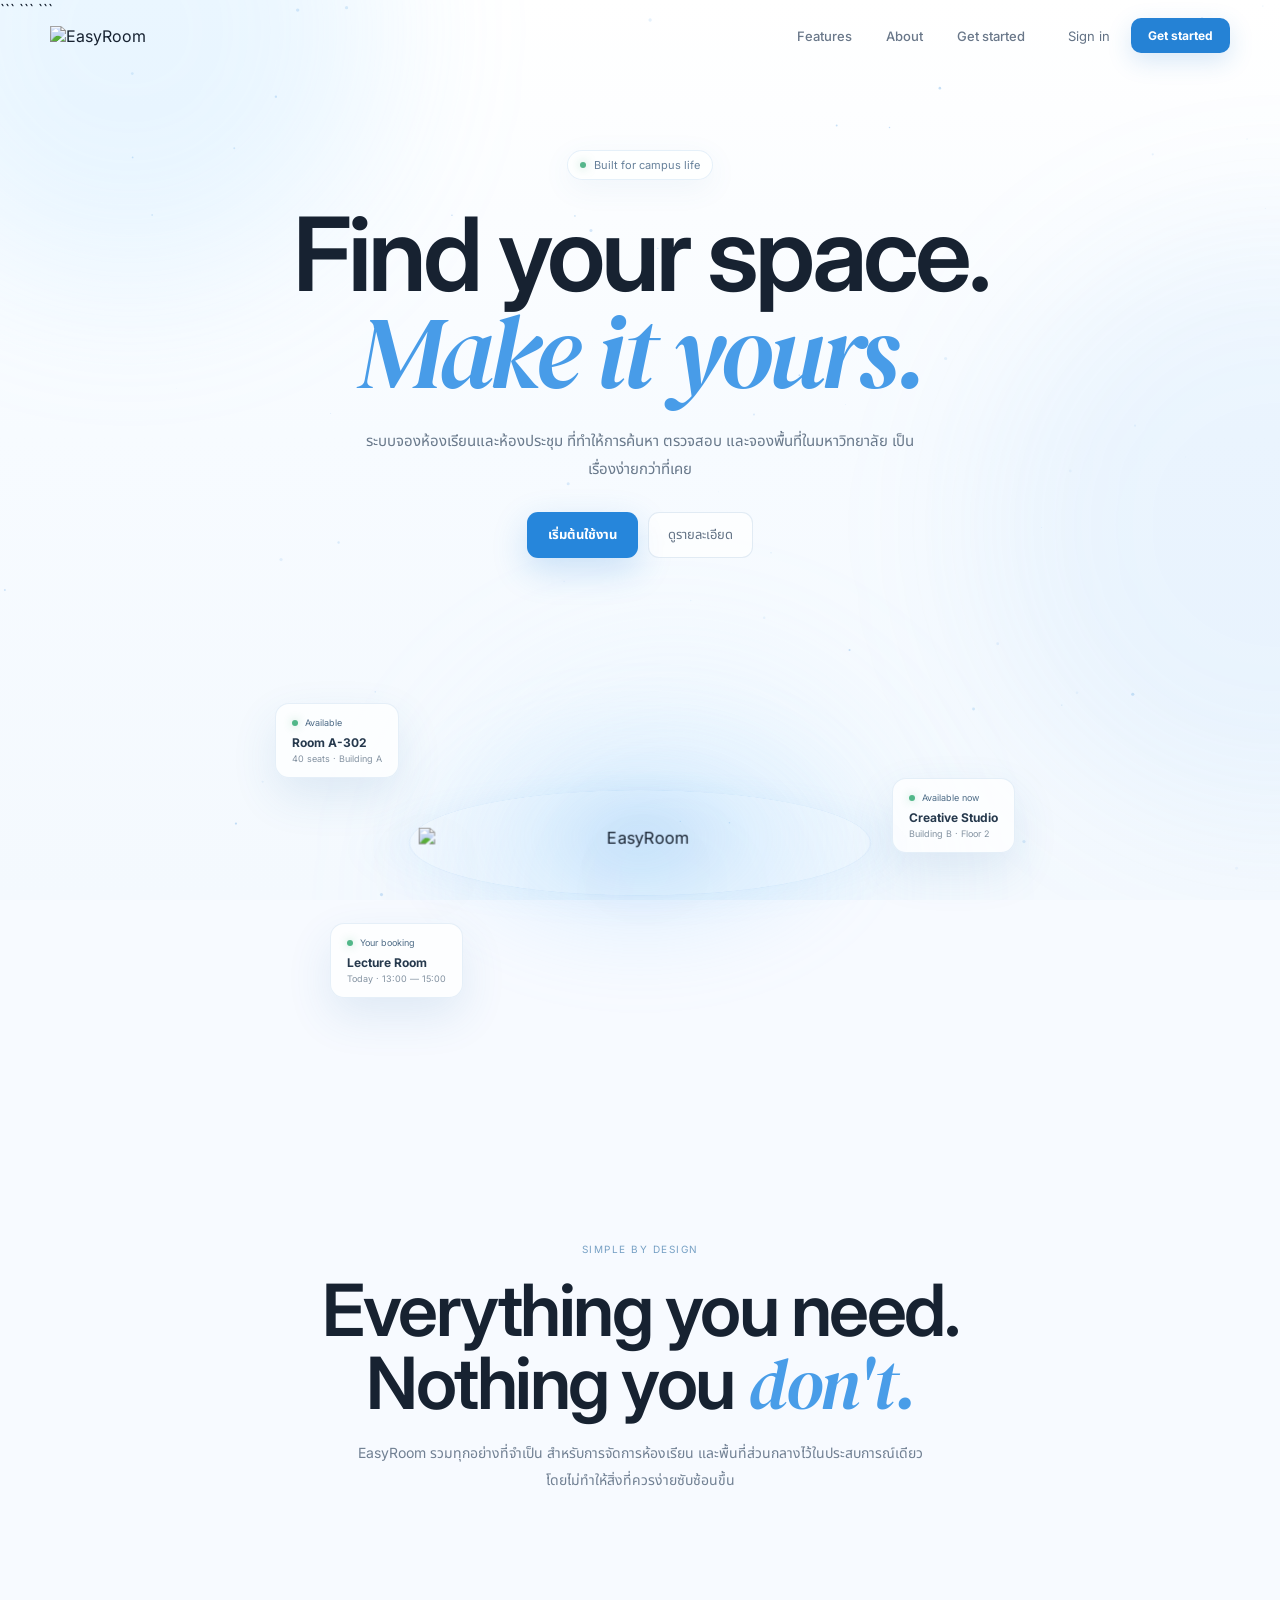
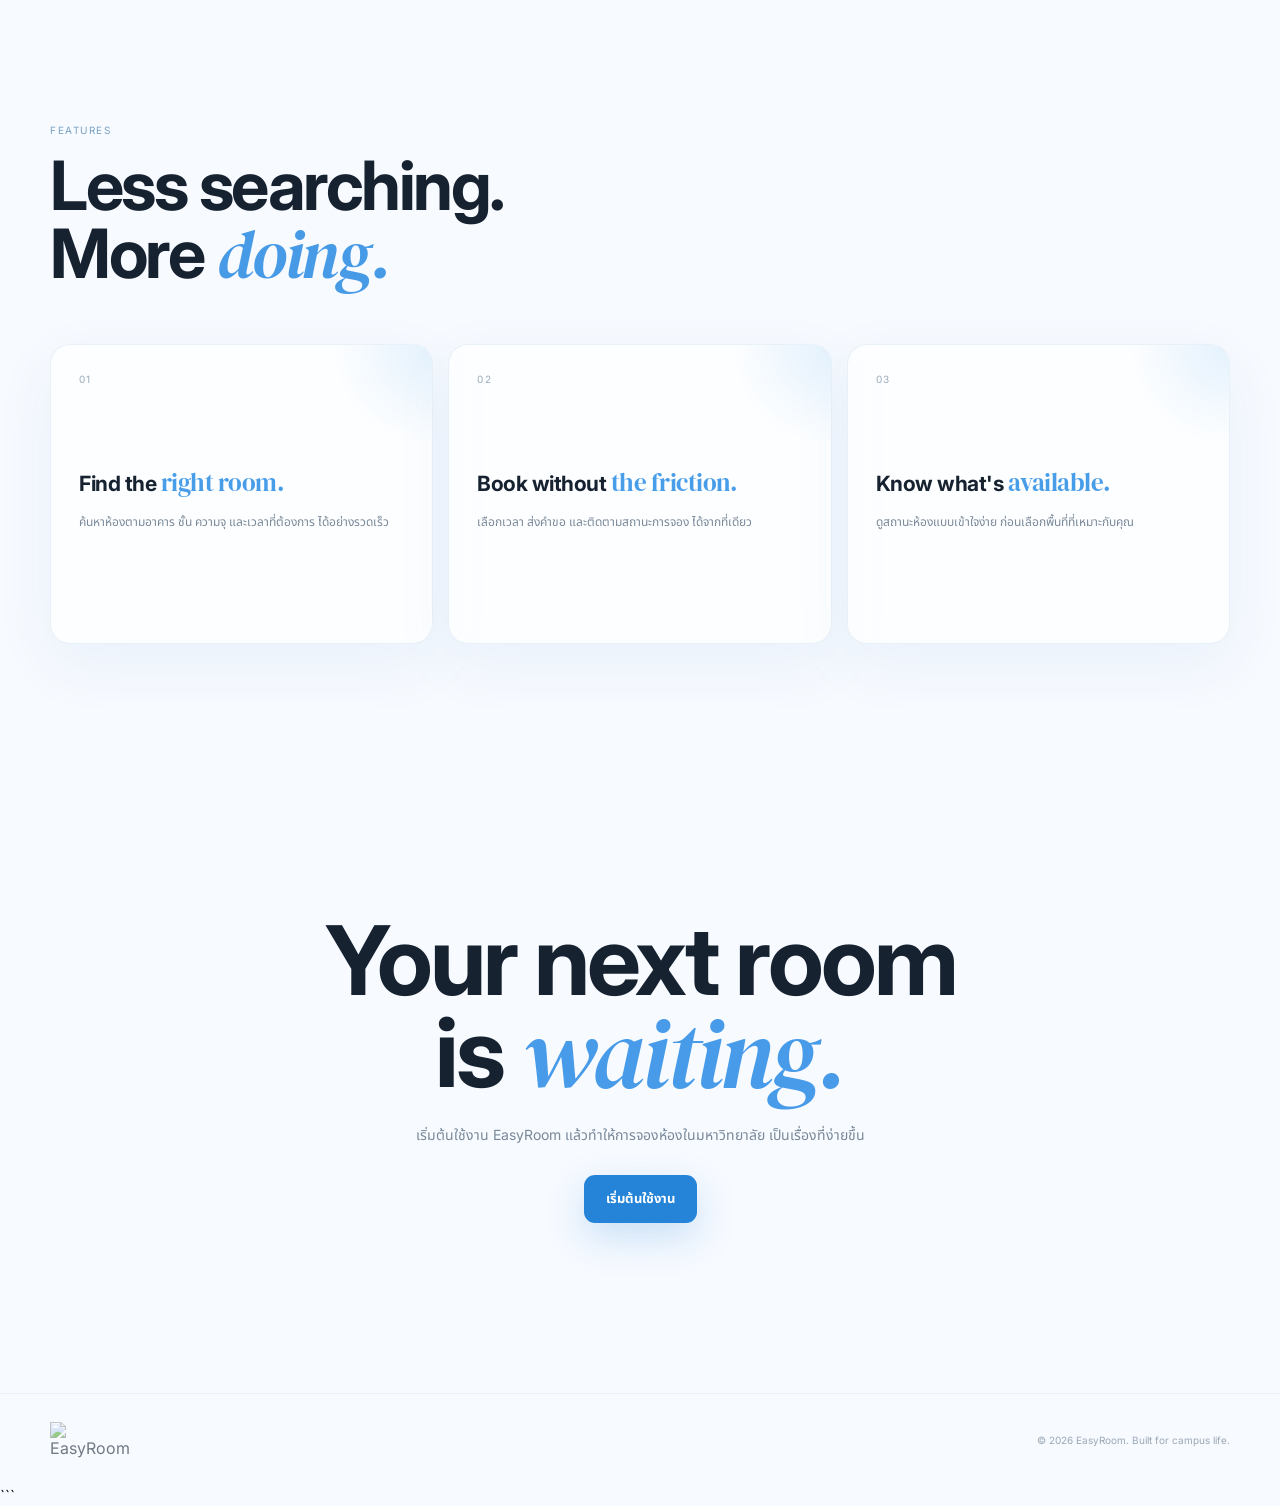
==== commit e68d53b6: "Update index.html 10" ====
--- a/index.html
+++ b/index.html
@@ -2,65 +2,88 @@
 
 <html lang="th">
 <head>
-    <meta charset="UTF-8">
 
 ```
+<meta charset="UTF-8">
+
 <meta
     name="viewport"
     content="width=device-width, initial-scale=1.0"
 >
 
-<title>EasyRoom — Rooms, simplified.</title>
+<title>EasyRoom — จองห้องง่ายกว่าที่เคย</title>
 
 <meta
     name="description"
-    content="EasyRoom ระบบจองห้องเรียนและห้องประชุมที่ออกแบบมาเพื่อชีวิตในมหาวิทยาลัย"
+    content="EasyRoom ระบบจองห้องเรียนและห้องประชุมสำหรับมหาวิทยาลัย"
 >
 
 <link rel="preconnect" href="https://fonts.googleapis.com">
-<link rel="preconnect" href="https://fonts.gstatic.com" crossorigin>
-
 <link
     href="https://fonts.googleapis.com/css2?family=DM+Serif+Display:ital@0;1&family=Inter:wght@400;500;600;700&family=Noto+Sans+Thai:wght@400;500;600;700&display=swap"
     rel="stylesheet"
 >
 
+
 <style>
 
-    /* =========================================================
-       EASYROOM
-       Premium Editorial Landing Page
-       ========================================================= */
+    /* =====================================================
+       EASYROOM — SOFT BLUE / WHITE
+       ===================================================== */
 
     :root {
-        --bg: #090b10;
-        --bg-soft: #0d1017;
-        --surface: rgba(255,255,255,.055);
-        --surface-strong: rgba(255,255,255,.085);
-
-        --border: rgba(255,255,255,.11);
-        --border-soft: rgba(255,255,255,.065);
-
-        --text: #f5f7fb;
-        --text-soft: #a8afbd;
-        --text-muted: #707887;
-
-        --blue: #75b9ff;
-        --blue-bright: #9bcaff;
-        --blue-dark: #317dcc;
-
-        --green: #70e0ae;
-
-        --serif: "DM Serif Display", Georgia, serif;
-        --sans: "Inter", "Noto Sans Thai", sans-serif;
-
-        --container: 1180px;
-    }
-
-
-    /* =========================================================
+
+        --white: #ffffff;
+
+        --page:
+            #f7faff;
+
+        --blue:
+            #4b9bea;
+
+        --blue-light:
+            #eaf5ff;
+
+        --blue-soft:
+            #dff0ff;
+
+        --blue-dark:
+            #2469ad;
+
+        --text:
+            #172231;
+
+        --text-soft:
+            #617083;
+
+        --text-light:
+            #8b98a8;
+
+        --border:
+            rgba(57, 119, 176, .12);
+
+        --shadow:
+            0 25px 80px rgba(61, 126, 184, .13);
+
+        --serif:
+            "DM Serif Display",
+            Georgia,
+            serif;
+
+        --sans:
+            "Inter",
+            "Noto Sans Thai",
+            sans-serif;
+
+        --container:
+            1180px;
+
+    }
+
+
+    /* =====================================================
        RESET
-       ========================================================= */
+       ===================================================== */
 
     * {
         margin: 0;
@@ -68,844 +91,1274 @@
         box-sizing: border-box;
     }
 
+
     html {
-        scroll-behavior: smooth;
-        scroll-padding-top: 90px;
-    }
-
-    html,
+
+        scroll-behavior:
+            smooth;
+
+        scroll-padding-top:
+            80px;
+
+    }
+
+
     body {
-        width: 100%;
-        min-height: 100%;
-    }
-
-    body {
-        background: var(--bg);
-        color: var(--text);
-
-        font-family: var(--sans);
-
-        overflow-x: hidden;
-    }
-
-    body.loading {
-        overflow: hidden;
-    }
-
+
+        min-height:
+            100vh;
+
+        overflow-x:
+            hidden;
+
+        color:
+            var(--text);
+
+        font-family:
+            var(--sans);
+
+        background:
+            var(--page);
+
+    }
+
+
+    body,
+    button,
     a {
-        color: inherit;
-        text-decoration: none;
-    }
-
-    button {
-        font-family: inherit;
-    }
+
+        -webkit-font-smoothing:
+            antialiased;
+
+    }
+
+
+    a {
+
+        color:
+            inherit;
+
+        text-decoration:
+            none;
+
+    }
+
 
     img {
-        max-width: 100%;
-        display: block;
-    }
-
-
-    /* =========================================================
+
+        max-width:
+            100%;
+
+        display:
+            block;
+
+    }
+
+
+    /* =====================================================
        BACKGROUND
-       ========================================================= */
+       ===================================================== */
 
     .background {
-        position: fixed;
-        inset: 0;
-        z-index: -10;
-
-        pointer-events: none;
+
+        position:
+            fixed;
+
+        inset:
+            0;
+
+        z-index:
+            -10;
+
+        overflow:
+            hidden;
+
+        background:
+            linear-gradient(
+                180deg,
+                #ffffff 0%,
+                #f7fbff 48%,
+                #f4f9fe 100%
+            );
+
+    }
+
+
+    .blob {
+
+        position:
+            absolute;
+
+        border-radius:
+            50%;
+
+        filter:
+            blur(80px);
+
+        pointer-events:
+            none;
+
+        opacity:
+            .55;
+
+    }
+
+
+    .blob-one {
+
+        width:
+            500px;
+
+        height:
+            500px;
+
+        top:
+            -220px;
+
+        left:
+            -120px;
+
+        background:
+            rgba(
+                145,
+                207,
+                255,
+                .34
+            );
+
+    }
+
+
+    .blob-two {
+
+        width:
+            600px;
+
+        height:
+            600px;
+
+        top:
+            25%;
+
+        right:
+            -300px;
+
+        background:
+            rgba(
+                117,
+                184,
+                243,
+                .18
+            );
+
+    }
+
+
+    .blob-three {
+
+        width:
+            450px;
+
+        height:
+            450px;
+
+        bottom:
+            -220px;
+
+        left:
+            35%;
+
+        background:
+            rgba(
+                174,
+                220,
+                255,
+                .24
+            );
+
+    }
+
+
+    #particles {
+
+        position:
+            fixed;
+
+        inset:
+            0;
+
+        width:
+            100%;
+
+        height:
+            100%;
+
+        pointer-events:
+            none;
+
+        z-index:
+            -2;
+
+    }
+
+
+    .mouse-glow {
+
+        position:
+            fixed;
+
+        width:
+            420px;
+
+        height:
+            420px;
+
+        border-radius:
+            50%;
+
+        pointer-events:
+            none;
+
+        z-index:
+            -1;
+
+        opacity:
+            0;
+
+        transform:
+            translate(-50%, -50%);
 
         background:
             radial-gradient(
-                circle at 50% 15%,
-                rgba(42, 111, 190, .15),
-                transparent 32%
-            ),
-            radial-gradient(
-                circle at 80% 60%,
-                rgba(50, 93, 180, .07),
-                transparent 30%
-            ),
-            var(--bg);
-    }
-
-    .background::before {
-        content: "";
-
-        position: absolute;
-        inset: 0;
-
-        background-image:
-            linear-gradient(
-                rgba(255,255,255,.018) 1px,
-                transparent 1px
-            ),
-            linear-gradient(
-                90deg,
-                rgba(255,255,255,.018) 1px,
-                transparent 1px
-            );
-
-        background-size: 80px 80px;
-
-        mask-image: linear-gradient(
-            to bottom,
-            black,
-            transparent 75%
-        );
-    }
-
-    #particles {
-        position: fixed;
-        inset: 0;
-
-        width: 100%;
-        height: 100%;
-
-        z-index: -5;
-
-        pointer-events: none;
-    }
-
-    .mouse-glow {
-        position: fixed;
-
-        width: 420px;
-        height: 420px;
-
-        border-radius: 50%;
-
-        background: radial-gradient(
-            circle,
-            rgba(81, 157, 235, .09),
-            transparent 65%
-        );
-
-        transform: translate(-50%, -50%);
-
-        pointer-events: none;
-
-        z-index: -1;
-
-        opacity: 0;
-
-        transition: opacity .5s ease;
-    }
-
-
-    /* =========================================================
+                circle,
+                rgba(
+                    91,
+                    169,
+                    238,
+                    .13
+                ),
+                transparent 68%
+            );
+
+        transition:
+            opacity .4s ease;
+
+    }
+
+
+    /* =====================================================
        NAVBAR
-       ========================================================= */
+       ===================================================== */
 
     .navbar {
-        position: fixed;
-
-        top: 0;
-        left: 0;
-        right: 0;
-
-        z-index: 100;
-
-        padding: 20px 0;
+
+        position:
+            fixed;
+
+        top:
+            0;
+
+        left:
+            0;
+
+        right:
+            0;
+
+        z-index:
+            100;
+
+        padding:
+            18px 0;
 
         transition:
-            padding .35s ease,
-            background .35s ease,
-            border .35s ease;
-    }
+            .35s ease;
+
+    }
+
 
     .navbar.scrolled {
-        padding: 13px 0;
-
-        background: rgba(9,11,16,.72);
-
-        backdrop-filter: blur(20px);
-        -webkit-backdrop-filter: blur(20px);
-
-        border-bottom: 1px solid rgba(255,255,255,.06);
-    }
+
+        padding:
+            11px 0;
+
+        background:
+            rgba(
+                255,
+                255,
+                255,
+                .78
+            );
+
+        border-bottom:
+            1px solid
+            rgba(
+                55,
+                118,
+                176,
+                .08
+            );
+
+        backdrop-filter:
+            blur(18px);
+
+        -webkit-backdrop-filter:
+            blur(18px);
+
+    }
+
 
     .nav-inner {
-        width: min(
-            var(--container),
-            calc(100% - 44px)
-        );
-
-        margin: auto;
-
-        display: flex;
-        align-items: center;
-        justify-content: space-between;
-    }
-
-    .brand {
-        display: flex;
-        align-items: center;
-    }
-
-    .brand img {
-        width: 148px;
-
-        filter:
-            drop-shadow(
-                0 0 25px rgba(90,166,235,.16)
-            );
-    }
+
+        width:
+            min(
+                var(--container),
+                calc(100% - 44px)
+            );
+
+        margin:
+            auto;
+
+        display:
+            flex;
+
+        align-items:
+            center;
+
+        justify-content:
+            space-between;
+
+    }
+
+
+    /*
+       โลโก้ใน Navbar เป็นขนาดเล็ก
+       แต่ไม่มี text EasyRoom
+    */
+
+    .nav-logo img {
+
+        width:
+            105px;
+
+        height:
+            auto;
+
+        object-fit:
+            contain;
+
+    }
+
 
     .nav-links {
-        display: flex;
-        align-items: center;
-
-        gap: 34px;
-
-        margin-left: 60px;
-    }
+
+        display:
+            flex;
+
+        gap:
+            34px;
+
+        margin-left:
+            auto;
+
+        margin-right:
+            30px;
+
+    }
+
 
     .nav-links a {
-        color: #8f97a6;
-
-        font-size: 13px;
-        font-weight: 500;
-
-        transition: color .25s ease;
-    }
+
+        color:
+            #697789;
+
+        font-size:
+            13px;
+
+        font-weight:
+            500;
+
+        transition:
+            .25s ease;
+
+    }
+
 
     .nav-links a:hover {
-        color: white;
-    }
-
-    .nav-right {
-        display: flex;
-        align-items: center;
-        gap: 10px;
-    }
-
-    .nav-signin {
-        color: #a8afbd;
-
-        padding: 10px 14px;
-
-        font-size: 13px;
-    }
-
-    .nav-cta {
-        padding: 10px 17px;
-
-        border-radius: 10px;
-
-        background: white;
-        color: #0a0c10;
-
-        font-size: 13px;
-        font-weight: 700;
+
+        color:
+            var(--blue);
+
+    }
+
+
+    .nav-actions {
+
+        display:
+            flex;
+
+        align-items:
+            center;
+
+        gap:
+            8px;
+
+    }
+
+
+    .sign-in {
+
+        padding:
+            9px 13px;
+
+        color:
+            #637285;
+
+        font-size:
+            13px;
+
+    }
+
+
+    .nav-button {
+
+        padding:
+            10px 17px;
+
+        border-radius:
+            10px;
+
+        background:
+            #2582d5;
+
+        color:
+            white;
+
+        font-size:
+            12px;
+
+        font-weight:
+            700;
+
+        box-shadow:
+            0 8px 25px
+            rgba(
+                38,
+                130,
+                213,
+                .18
+            );
 
         transition:
-            transform .25s ease,
-            box-shadow .25s ease;
-    }
-
-    .nav-cta:hover {
-        transform: translateY(-2px);
+            .25s ease;
+
+    }
+
+
+    .nav-button:hover {
+
+        transform:
+            translateY(-2px);
 
         box-shadow:
-            0 10px 35px rgba(255,255,255,.12);
-    }
-
-
-    /* =========================================================
+            0 12px 30px
+            rgba(
+                38,
+                130,
+                213,
+                .25
+            );
+
+    }
+
+
+    /* =====================================================
        HERO
-       ========================================================= */
+       ===================================================== */
 
     .hero {
-        position: relative;
-
-        min-height: 100vh;
-
-        display: flex;
-        align-items: center;
+
+        position:
+            relative;
+
+        min-height:
+            100vh;
 
         padding:
-            150px 0
-            100px;
-
-        overflow: hidden;
-    }
-
-    .hero-container {
-        width: min(
-            var(--container),
-            calc(100% - 44px)
-        );
-
-        margin: auto;
-
-        text-align: center;
-    }
-
-    .eyebrow {
-        display: inline-flex;
-        align-items: center;
-        gap: 9px;
-
-        padding: 7px 12px;
-
-        border: 1px solid var(--border);
-
-        border-radius: 999px;
-
-        background: rgba(255,255,255,.035);
-
-        color: #aeb6c4;
-
-        font-size: 11px;
-        letter-spacing: .04em;
-
-        backdrop-filter: blur(10px);
-
-        opacity: 0;
-        transform: translateY(15px);
+            130px 0
+            90px;
+
+        display:
+            flex;
+
+        align-items:
+            center;
+
+        justify-content:
+            center;
+
+        overflow:
+            hidden;
+
+    }
+
+
+    .hero-inner {
+
+        width:
+            min(
+                1080px,
+                calc(100% - 36px)
+            );
+
+        margin:
+            auto;
+
+        text-align:
+            center;
+
+    }
+
+
+    .hero-label {
+
+        display:
+            inline-flex;
+
+        align-items:
+            center;
+
+        gap:
+            8px;
+
+        padding:
+            7px 12px;
+
+        border:
+            1px solid
+            rgba(
+                64,
+                137,
+                204,
+                .13
+            );
+
+        border-radius:
+            999px;
+
+        background:
+            rgba(
+                255,
+                255,
+                255,
+                .68
+            );
+
+        color:
+            #66809a;
+
+        font-size:
+            11px;
+
+        box-shadow:
+            0 8px 30px
+            rgba(
+                65,
+                128,
+                182,
+                .07
+            );
+
+        opacity:
+            0;
+
+        transform:
+            translateY(15px);
 
         animation:
-            heroFade .8s .15s forwards;
-    }
-
-    .eyebrow-dot {
-        width: 5px;
-        height: 5px;
-
-        border-radius: 50%;
-
-        background: var(--green);
+            heroIn
+            .8s
+            .1s
+            forwards;
+
+    }
+
+
+    .label-dot {
+
+        width:
+            6px;
+
+        height:
+            6px;
+
+        border-radius:
+            50%;
+
+        background:
+            #55b68b;
 
         box-shadow:
-            0 0 12px rgba(112,224,174,.7);
-    }
+            0 0 10px
+            rgba(
+                85,
+                182,
+                139,
+                .5
+            );
+
+    }
+
 
     .hero-title {
-        max-width: 1000px;
 
         margin:
-            28px
+            26px
             auto
             0;
 
+        max-width:
+            950px;
+
         font-size:
             clamp(
-                62px,
-                9vw,
-                118px
-            );
-
-        line-height: .93;
-
-        letter-spacing: -4px;
-
-        font-weight: 500;
-
-        opacity: 0;
-        transform: translateY(25px);
+                58px,
+                8vw,
+                105px
+            );
+
+        line-height:
+            .94;
+
+        letter-spacing:
+            -4px;
+
+        font-weight:
+            600;
+
+        color:
+            #172231;
+
+        opacity:
+            0;
+
+        transform:
+            translateY(25px);
 
         animation:
-            heroFade .9s .28s forwards;
-    }
+            heroIn
+            .9s
+            .2s
+            forwards;
+
+    }
+
 
     .hero-title .serif {
-        font-family: var(--serif);
-
-        font-style: italic;
-
-        color: var(--blue-bright);
-    }
-
-    .hero-subtitle {
-        max-width: 620px;
+
+        font-family:
+            var(--serif);
+
+        font-style:
+            italic;
+
+        color:
+            #489ce8;
+
+        font-weight:
+            400;
+
+    }
+
+
+    .hero-description {
+
+        max-width:
+            570px;
 
         margin:
-            30px
+            27px
             auto
             0;
 
-        color: var(--text-soft);
-
-        font-size: 16px;
-        line-height: 1.8;
-
-        opacity: 0;
-        transform: translateY(20px);
+        color:
+            #69798b;
+
+        font-size:
+            15px;
+
+        line-height:
+            1.9;
+
+        opacity:
+            0;
+
+        transform:
+            translateY(20px);
 
         animation:
-            heroFade .9s .42s forwards;
-    }
+            heroIn
+            .9s
+            .35s
+            forwards;
+
+    }
+
 
     .hero-actions {
-        display: flex;
-        align-items: center;
-        justify-content: center;
-
-        gap: 10px;
-
-        margin-top: 30px;
-
-        opacity: 0;
-        transform: translateY(20px);
+
+        display:
+            flex;
+
+        justify-content:
+            center;
+
+        align-items:
+            center;
+
+        gap:
+            10px;
+
+        margin-top:
+            28px;
+
+        opacity:
+            0;
+
+        transform:
+            translateY(20px);
 
         animation:
-            heroFade .9s .55s forwards;
-    }
-
-    .button-primary {
-        display: inline-flex;
-        align-items: center;
-        justify-content: center;
-
-        min-width: 145px;
-
-        padding: 13px 19px;
-
-        border-radius: 11px;
-
-        background: white;
-        color: #080a0e;
-
-        font-size: 13px;
-        font-weight: 700;
+            heroIn
+            .9s
+            .48s
+            forwards;
+
+    }
+
+
+    .primary-button {
+
+        padding:
+            13px 21px;
+
+        border-radius:
+            11px;
+
+        background:
+            #2686db;
+
+        color:
+            white;
+
+        font-size:
+            13px;
+
+        font-weight:
+            700;
+
+        box-shadow:
+            0 12px 35px
+            rgba(
+                38,
+                134,
+                219,
+                .22
+            );
 
         transition:
-            transform .3s ease,
-            box-shadow .3s ease;
-    }
-
-    .button-primary:hover {
-        transform: translateY(-3px);
+            .3s ease;
+
+    }
+
+
+    .primary-button:hover {
+
+        transform:
+            translateY(-3px);
 
         box-shadow:
-            0 15px 45px rgba(255,255,255,.13);
-    }
-
-    .button-secondary {
-        display: inline-flex;
-        align-items: center;
-        justify-content: center;
-
-        min-width: 125px;
-
-        padding: 12px 18px;
-
-        border-radius: 11px;
-
-        border: 1px solid var(--border);
-
-        background: rgba(255,255,255,.035);
-
-        color: #d5dae2;
-
-        font-size: 13px;
-
-        backdrop-filter: blur(12px);
+            0 18px 45px
+            rgba(
+                38,
+                134,
+                219,
+                .28
+            );
+
+    }
+
+
+    .secondary-button {
+
+        padding:
+            12px 19px;
+
+        border:
+            1px solid
+            rgba(
+                57,
+                119,
+                176,
+                .14
+            );
+
+        border-radius:
+            11px;
+
+        background:
+            rgba(
+                255,
+                255,
+                255,
+                .68
+            );
+
+        color:
+            #627285;
+
+        font-size:
+            13px;
+
+        backdrop-filter:
+            blur(10px);
 
         transition:
-            background .3s ease,
-            transform .3s ease;
-    }
-
-    .button-secondary:hover {
-        background: rgba(255,255,255,.07);
-
-        transform: translateY(-3px);
-    }
-
-
-    /* =========================================================
-       PRODUCT SHOWCASE
-       ========================================================= */
-
-    .showcase {
-        position: relative;
-
-        width: min(
-            1000px,
-            calc(100% - 20px)
-        );
+            .3s ease;
+
+    }
+
+
+    .secondary-button:hover {
+
+        transform:
+            translateY(-3px);
+
+        background:
+            white;
+
+        color:
+            #377ebc;
+
+    }
+
+
+    /* =====================================================
+       BIG LOGO
+       ===================================================== */
+
+    .logo-stage {
+
+        position:
+            relative;
+
+        width:
+            min(
+                760px,
+                92vw
+            );
+
+        height:
+            430px;
 
         margin:
-            85px
+            65px
             auto
             0;
 
-        perspective: 1600px;
-
-        opacity: 0;
+        display:
+            flex;
+
+        align-items:
+            center;
+
+        justify-content:
+            center;
+
+        perspective:
+            1400px;
+
+        opacity:
+            0;
+
         transform:
-            translateY(50px)
-            scale(.97);
+            translateY(40px)
+            scale(.96);
 
         animation:
-            showcaseIn 1.2s .7s forwards;
-    }
-
-    .showcase-glow {
-        position: absolute;
-
-        left: 50%;
-        bottom: -100px;
-
-        width: 650px;
-        height: 260px;
-
-        transform: translateX(-50%);
+            logoStageIn
+            1.1s
+            .62s
+            forwards;
+
+    }
+
+
+    .logo-aura {
+
+        position:
+            absolute;
+
+        width:
+            500px;
+
+        height:
+            300px;
+
+        border-radius:
+            50%;
 
         background:
             radial-gradient(
                 ellipse,
-                rgba(59,132,210,.25),
-                transparent 68%
-            );
-
-        filter: blur(30px);
-
-        pointer-events: none;
-    }
-
-    .app-window {
-        position: relative;
-
-        border-radius: 20px;
-
-        overflow: hidden;
+                rgba(
+                    78,
+                    163,
+                    238,
+                    .27
+                ),
+                rgba(
+                    135,
+                    202,
+                    255,
+                    .10
+                ),
+                transparent 70%
+            );
+
+        filter:
+            blur(25px);
+
+        animation:
+            auraFloat
+            5s
+            ease-in-out
+            infinite;
+
+    }
+
+
+    .logo-ring {
+
+        position:
+            absolute;
+
+        width:
+            460px;
+
+        height:
+            280px;
+
+        border-radius:
+            50%;
+
+        border:
+            1px solid
+            rgba(
+                82,
+                158,
+                222,
+                .11
+            );
+
+        transform:
+            rotateX(68deg);
+
+        box-shadow:
+            0 0 80px
+            rgba(
+                86,
+                167,
+                235,
+                .09
+            );
+
+        animation:
+            ringFloat
+            6s
+            ease-in-out
+            infinite;
+
+    }
+
+
+    .main-logo {
+
+        position:
+            relative;
+
+        z-index:
+            5;
+
+        width:
+            min(
+                430px,
+                72vw
+            );
+
+        height:
+            auto;
+
+        filter:
+            drop-shadow(
+                0 30px 40px
+                rgba(
+                    49,
+                    121,
+                    185,
+                    .18
+                )
+            );
+
+        transform:
+            translateZ(40px);
+
+        transition:
+            transform
+            .2s ease;
+
+    }
+
+
+    /* =====================================================
+       FLOATING MINI CARDS
+       ===================================================== */
+
+    .float-card {
+
+        position:
+            absolute;
+
+        z-index:
+            10;
+
+        padding:
+            13px 16px;
+
+        border:
+            1px solid
+            rgba(
+                70,
+                139,
+                196,
+                .13
+            );
+
+        border-radius:
+            14px;
 
         background:
-            linear-gradient(
-                145deg,
-                rgba(27,31,40,.94),
-                rgba(13,16,22,.96)
-            );
-
-        border: 1px solid rgba(255,255,255,.13);
+            rgba(
+                255,
+                255,
+                255,
+                .72
+            );
+
+        backdrop-filter:
+            blur(18px);
+
+        -webkit-backdrop-filter:
+            blur(18px);
 
         box-shadow:
-            0 50px 120px rgba(0,0,0,.55),
-            0 0 0 1px rgba(255,255,255,.025);
-
-        transform-style: preserve-3d;
-
-        transition:
-            transform .15s ease;
-    }
-
-    .window-top {
-        height: 46px;
-
-        display: flex;
-        align-items: center;
-
-        padding: 0 17px;
-
-        border-bottom: 1px solid rgba(255,255,255,.07);
-
-        background: rgba(255,255,255,.025);
-    }
-
-    .window-dots {
-        display: flex;
-        gap: 6px;
-    }
-
-    .window-dots span {
-        width: 8px;
-        height: 8px;
-
-        border-radius: 50%;
-
-        background: rgba(255,255,255,.18);
-    }
-
-    .window-title {
-        position: absolute;
-
-        left: 50%;
-        transform: translateX(-50%);
-
-        color: #7d8490;
-
-        font-size: 10px;
-    }
-
-    .app-content {
-        display: grid;
-
-        grid-template-columns:
-            185px
-            1fr;
-
-        min-height: 480px;
-    }
-
-    .app-sidebar {
-        padding: 24px 15px;
-
-        border-right: 1px solid rgba(255,255,255,.06);
-
-        background: rgba(0,0,0,.12);
-    }
-
-    .app-mini-logo {
-        width: 88px;
+            0 18px 45px
+            rgba(
+                53,
+                116,
+                172,
+                .12
+            );
+
+        text-align:
+            left;
+
+        animation:
+            floatCard
+            5s
+            ease-in-out
+            infinite;
+
+    }
+
+
+    .float-card.one {
+
+        top:
+            80px;
+
+        left:
+            15px;
+
+    }
+
+
+    .float-card.two {
+
+        top:
+            155px;
+
+        right:
+            5px;
+
+        animation-delay:
+            -2s;
+
+    }
+
+
+    .float-card.three {
+
+        bottom:
+            55px;
+
+        left:
+            70px;
+
+        animation-delay:
+            -3.5s;
+
+    }
+
+
+    .float-top {
+
+        display:
+            flex;
+
+        align-items:
+            center;
+
+        gap:
+            7px;
+
+        color:
+            #4d6b86;
+
+        font-size:
+            9px;
+
+    }
+
+
+    .status-dot {
+
+        width:
+            6px;
+
+        height:
+            6px;
+
+        border-radius:
+            50%;
+
+        background:
+            #51b789;
+
+        box-shadow:
+            0 0 8px
+            rgba(
+                81,
+                183,
+                137,
+                .45
+            );
+
+    }
+
+
+    .float-title {
+
+        margin-top:
+            7px;
+
+        color:
+            #26394d;
+
+        font-size:
+            12px;
+
+        font-weight:
+            700;
+
+    }
+
+
+    .float-sub {
+
+        margin-top:
+            3px;
+
+        color:
+            #8392a1;
+
+        font-size:
+            9px;
+
+    }
+
+
+    /* =====================================================
+       INTRO
+       ===================================================== */
+
+    .intro {
+
+        padding:
+            100px 0
+            130px;
+
+    }
+
+
+    .container {
+
+        width:
+            min(
+                var(--container),
+                calc(100% - 44px)
+            );
 
         margin:
-            0
-            0
-            25px
-            8px;
-
-        opacity: .9;
-    }
-
-    .side-label {
-        padding:
-            0
-            9px
-            8px;
-
-        color: #5f6673;
-
-        font-size: 9px;
-
-        letter-spacing: .08em;
-        text-transform: uppercase;
-    }
-
-    .side-item {
-        display: flex;
-        align-items: center;
-
-        gap: 9px;
-
-        padding: 9px;
-
-        margin-bottom: 3px;
-
-        border-radius: 8px;
-
-        color: #777f8c;
-
-        font-size: 10px;
-    }
-
-    .side-item.active {
-        background: rgba(255,255,255,.065);
-
-        color: white;
-    }
-
-    .side-dot {
-        width: 5px;
-        height: 5px;
-
-        border-radius: 50%;
-
-        background: currentColor;
-    }
-
-    .app-main {
-        padding: 28px;
-    }
-
-    .app-heading {
-        display: flex;
-        justify-content: space-between;
-        align-items: center;
-
-        margin-bottom: 25px;
-    }
-
-    .app-heading h3 {
-        font-size: 17px;
-        font-weight: 600;
-    }
-
-    .app-date {
-        color: #69717f;
-        font-size: 9px;
-    }
-
-    .room-grid {
-        display: grid;
-
-        grid-template-columns:
-            repeat(2, 1fr);
-
-        gap: 13px;
-    }
-
-    .room-card {
-        padding: 18px;
-
-        min-height: 150px;
-
-        border-radius: 13px;
-
-        border: 1px solid rgba(255,255,255,.07);
-
-        background:
-            linear-gradient(
-                145deg,
-                rgba(255,255,255,.045),
-                rgba(255,255,255,.018)
-            );
-
-        transition:
-            border-color .3s ease,
-            transform .3s ease,
-            background .3s ease;
-    }
-
-    .room-card:hover {
-        transform: translateY(-3px);
-
-        border-color:
-            rgba(117,185,255,.25);
-
-        background:
-            linear-gradient(
-                145deg,
-                rgba(117,185,255,.075),
-                rgba(255,255,255,.02)
-            );
-    }
-
-    .room-status {
-        display: flex;
-        align-items: center;
-        gap: 6px;
-
-        color: var(--green);
-
-        font-size: 8px;
-    }
-
-    .room-status::before {
-        content: "";
-
-        width: 5px;
-        height: 5px;
-
-        border-radius: 50%;
-
-        background: var(--green);
-
-        box-shadow:
-            0 0 10px rgba(112,224,174,.6);
-    }
-
-    .room-name {
-        margin-top: 15px;
-
-        font-size: 13px;
-        font-weight: 600;
-    }
-
-    .room-meta {
-        margin-top: 7px;
-
-        color: #6f7784;
-
-        font-size: 9px;
-    }
-
-    .room-bottom {
-        display: flex;
-        justify-content: space-between;
-        align-items: center;
-
-        margin-top: 18px;
-
-        color: #8d95a2;
-
-        font-size: 8px;
-    }
-
-
-    /* =========================================================
-       TRUST LINE
-       ========================================================= */
-
-    .trust {
-        padding: 50px 0 110px;
-
-        text-align: center;
-    }
-
-    .trust p {
-        color: #626a78;
-
-        font-size: 10px;
-
-        letter-spacing: .13em;
-
-        text-transform: uppercase;
-    }
-
-    .trust-line {
-        width: min(
-            700px,
-            80%
-        );
-
-        height: 1px;
+            auto;
+
+    }
+
+
+    .intro-inner {
+
+        max-width:
+            820px;
 
         margin:
-            25px
-            auto
-            0;
-
-        background:
-            linear-gradient(
-                90deg,
-                transparent,
-                rgba(255,255,255,.1),
-                transparent
-            );
-    }
-
-
-    /* =========================================================
-       SECTIONS
-       ========================================================= */
-
-    .section {
-        padding: 130px 0;
-    }
-
-    .container {
-        width: min(
-            var(--container),
-            calc(100% - 44px)
-        );
-
-        margin: auto;
-    }
-
-    .section-header {
-        max-width: 680px;
-
-        margin-bottom: 60px;
-    }
-
-    .section-label {
-        color: #6f7785;
-
-        font-size: 10px;
-
-        letter-spacing: .16em;
-
-        text-transform: uppercase;
-    }
-
-    .section-title {
-        margin-top: 17px;
+            auto;
+
+        text-align:
+            center;
+
+    }
+
+
+    .small-label {
+
+        color:
+            #76a0c4;
+
+        font-size:
+            10px;
+
+        letter-spacing:
+            .15em;
+
+        text-transform:
+            uppercase;
+
+    }
+
+
+    .intro-title {
+
+        margin-top:
+            18px;
 
         font-size:
             clamp(
@@ -914,469 +1367,949 @@
                 72px
             );
 
-        line-height: 1.02;
-
-        letter-spacing: -2.5px;
-
-        font-weight: 500;
-    }
+        line-height:
+            1.02;
+
+        letter-spacing:
+            -2.5px;
+
+        font-weight:
+            600;
+
+    }
+
+
+    .intro-title em {
+
+        font-family:
+            var(--serif);
+
+        color:
+            #499de8;
+
+        font-weight:
+            400;
+
+    }
+
+
+    .intro-text {
+
+        max-width:
+            570px;
+
+        margin:
+            20px
+            auto
+            0;
+
+        color:
+            #718093;
+
+        font-size:
+            14px;
+
+        line-height:
+            1.9;
+
+    }
+
+
+    /* =====================================================
+       FEATURE CARDS
+       ===================================================== */
+
+    .features {
+
+        padding:
+            100px 0
+            130px;
+
+    }
+
+
+    .section-heading {
+
+        max-width:
+            680px;
+
+        margin-bottom:
+            55px;
+
+    }
+
+
+    .section-label {
+
+        color:
+            #79a2c4;
+
+        font-size:
+            10px;
+
+        letter-spacing:
+            .15em;
+
+        text-transform:
+            uppercase;
+
+    }
+
+
+    .section-title {
+
+        margin-top:
+            15px;
+
+        font-size:
+            clamp(
+                42px,
+                6vw,
+                68px
+            );
+
+        line-height:
+            1;
+
+        letter-spacing:
+            -2.5px;
+
+    }
+
 
     .section-title em {
-        font-family: var(--serif);
-
-        color: var(--blue);
-
-        font-style: italic;
-    }
-
-    .section-description {
-        margin-top: 20px;
-
-        max-width: 530px;
-
-        color: var(--text-soft);
-
-        font-size: 15px;
-        line-height: 1.8;
-    }
-
-
-    /* =========================================================
-       FEATURE GRID
-       ========================================================= */
+
+        font-family:
+            var(--serif);
+
+        color:
+            #479ae5;
+
+        font-weight:
+            400;
+
+    }
+
 
     .feature-grid {
-        display: grid;
+
+        display:
+            grid;
 
         grid-template-columns:
-            repeat(3, 1fr);
-
-        gap: 14px;
-    }
+            repeat(
+                3,
+                1fr
+            );
+
+        gap:
+            15px;
+
+    }
+
 
     .feature-card {
-        position: relative;
-
-        min-height: 270px;
-
-        padding: 30px;
-
-        border-radius: 18px;
+
+        position:
+            relative;
+
+        min-height:
+            300px;
+
+        padding:
+            28px;
+
+        overflow:
+            hidden;
+
+        border:
+            1px solid
+            rgba(
+                57,
+                125,
+                182,
+                .10
+            );
+
+        border-radius:
+            20px;
 
         background:
-            linear-gradient(
-                145deg,
-                rgba(255,255,255,.065),
-                rgba(255,255,255,.025)
-            );
-
-        border: 1px solid var(--border-soft);
-
-        overflow: hidden;
+            rgba(
+                255,
+                255,
+                255,
+                .68
+            );
+
+        box-shadow:
+            0 20px 60px
+            rgba(
+                55,
+                122,
+                178,
+                .07
+            );
+
+        backdrop-filter:
+            blur(14px);
 
         transition:
-            transform .4s ease,
-            border-color .4s ease,
-            background .4s ease;
-    }
-
-    .feature-card::before {
-        content: "";
-
-        position: absolute;
-
-        width: 180px;
-        height: 180px;
-
-        top: -100px;
-        right: -100px;
+            .4s ease;
+
+    }
+
+
+    .feature-card::after {
+
+        content:
+            "";
+
+        position:
+            absolute;
+
+        width:
+            190px;
+
+        height:
+            190px;
+
+        right:
+            -90px;
+
+        top:
+            -90px;
+
+        border-radius:
+            50%;
 
         background:
             radial-gradient(
                 circle,
-                rgba(117,185,255,.13),
+                rgba(
+                    105,
+                    181,
+                    242,
+                    .16
+                ),
                 transparent 70%
             );
 
         transition:
-            transform .6s ease;
-    }
+            .5s ease;
+
+    }
+
 
     .feature-card:hover {
-        transform: translateY(-7px);
+
+        transform:
+            translateY(-7px);
 
         border-color:
-            rgba(117,185,255,.18);
-
-        background:
-            linear-gradient(
-                145deg,
-                rgba(255,255,255,.08),
-                rgba(255,255,255,.028)
-            );
-    }
-
-    .feature-card:hover::before {
-        transform: scale(1.5);
-    }
+            rgba(
+                62,
+                139,
+                207,
+                .18
+            );
+
+        box-shadow:
+            0 28px 70px
+            rgba(
+                55,
+                122,
+                178,
+                .12
+            );
+
+    }
+
+
+    .feature-card:hover::after {
+
+        transform:
+            scale(1.35);
+
+    }
+
 
     .feature-number {
-        color: #59616f;
-
-        font-size: 10px;
-
-        letter-spacing: .12em;
-    }
+
+        color:
+            #9aabba;
+
+        font-size:
+            10px;
+
+        letter-spacing:
+            .13em;
+
+    }
+
 
     .feature-title {
-        margin-top: 65px;
-
-        font-size: 21px;
-
-        font-weight: 600;
-
-        letter-spacing: -.5px;
-    }
+
+        margin-top:
+            80px;
+
+        font-size:
+            21px;
+
+        letter-spacing:
+            -.5px;
+
+    }
+
 
     .feature-title span {
-        font-family: var(--serif);
-
-        font-size: 25px;
-
-        font-weight: 400;
-
-        color: var(--blue);
-    }
+
+        font-family:
+            var(--serif);
+
+        color:
+            #489de9;
+
+        font-size:
+            25px;
+
+        font-weight:
+            400;
+
+    }
+
 
     .feature-text {
-        margin-top: 12px;
-
-        color: #7e8795;
-
-        font-size: 12px;
-        line-height: 1.8;
-    }
-
-
-    /* =========================================================
+
+        margin-top:
+            12px;
+
+        color:
+            #7a8999;
+
+        font-size:
+            12px;
+
+        line-height:
+            1.8;
+
+    }
+
+
+    /* =====================================================
        FINAL CTA
-       ========================================================= */
+       ===================================================== */
 
     .final {
+
         padding:
-            150px
-            0
+            140px 0
             170px;
 
-        text-align: center;
-    }
+        text-align:
+            center;
+
+    }
+
 
     .final-title {
-        max-width: 900px;
-
-        margin: auto;
 
         font-size:
             clamp(
                 50px,
                 8vw,
-                100px
-            );
-
-        line-height: .95;
-
-        letter-spacing: -3px;
-
-        font-weight: 500;
-    }
+                96px
+            );
+
+        line-height:
+            .96;
+
+        letter-spacing:
+            -3px;
+
+    }
+
 
     .final-title em {
-        font-family: var(--serif);
-
-        color: var(--blue-bright);
-
-        font-style: italic;
-    }
+
+        font-family:
+            var(--serif);
+
+        color:
+            #479be8;
+
+        font-weight:
+            400;
+
+    }
+
 
     .final-text {
-        max-width: 500px;
+
+        max-width:
+            480px;
 
         margin:
-            25px
+            22px
             auto
             0;
 
-        color: #7d8592;
-
-        font-size: 14px;
-        line-height: 1.8;
-    }
+        color:
+            #788899;
+
+        font-size:
+            14px;
+
+        line-height:
+            1.8;
+
+    }
+
 
     .final-button {
-        display: inline-flex;
-
-        margin-top: 30px;
+
+        display:
+            inline-flex;
+
+        margin-top:
+            28px;
 
         padding:
-            14px
-            22px;
-
-        border-radius: 11px;
-
-        background: white;
-
-        color: #080a0e;
-
-        font-size: 13px;
-        font-weight: 700;
+            14px 22px;
+
+        border-radius:
+            11px;
+
+        background:
+            #2584d8;
+
+        color:
+            white;
+
+        font-size:
+            13px;
+
+        font-weight:
+            700;
+
+        box-shadow:
+            0 14px 38px
+            rgba(
+                38,
+                132,
+                216,
+                .22
+            );
 
         transition:
-            transform .3s ease,
-            box-shadow .3s ease;
-    }
+            .3s ease;
+
+    }
+
 
     .final-button:hover {
-        transform: translateY(-3px);
+
+        transform:
+            translateY(-3px);
 
         box-shadow:
-            0 18px 50px rgba(255,255,255,.13);
-    }
-
-
-    /* =========================================================
+            0 20px 48px
+            rgba(
+                38,
+                132,
+                216,
+                .28
+            );
+
+    }
+
+
+    /* =====================================================
        FOOTER
-       ========================================================= */
+       ===================================================== */
 
     footer {
-        padding: 30px 0;
+
+        padding:
+            28px 0;
 
         border-top:
-            1px solid rgba(255,255,255,.055);
-    }
+            1px solid
+            rgba(
+                55,
+                118,
+                176,
+                .07
+            );
+
+    }
+
 
     .footer-inner {
-        width: min(
-            var(--container),
-            calc(100% - 44px)
-        );
-
-        margin: auto;
-
-        display: flex;
-        align-items: center;
-        justify-content: space-between;
-    }
+
+        width:
+            min(
+                var(--container),
+                calc(100% - 44px)
+            );
+
+        margin:
+            auto;
+
+        display:
+            flex;
+
+        justify-content:
+            space-between;
+
+        align-items:
+            center;
+
+    }
+
 
     .footer-logo img {
-        width: 105px;
-
-        opacity: .65;
-    }
-
-    .footer-copy {
-        color: #555d6a;
-
-        font-size: 10px;
-    }
-
-
-    /* =========================================================
-       SCROLL REVEAL
-       ========================================================= */
+
+        width:
+            90px;
+
+        opacity:
+            .6;
+
+    }
+
+
+    .copyright {
+
+        color:
+            #9aa7b5;
+
+        font-size:
+            10px;
+
+    }
+
+
+    /* =====================================================
+       REVEAL
+       ===================================================== */
 
     .reveal {
-        opacity: 0;
-
-        transform: translateY(35px);
+
+        opacity:
+            0;
+
+        transform:
+            translateY(35px);
 
         transition:
             opacity .8s ease,
-            transform .8s cubic-bezier(.2,.7,.2,1);
-    }
+            transform .8s
+            cubic-bezier(
+                .2,
+                .7,
+                .2,
+                1
+            );
+
+    }
+
 
     .reveal.visible {
-        opacity: 1;
-
-        transform: translateY(0);
-    }
-
-
-    /* =========================================================
-       HERO ANIMATION
-       ========================================================= */
-
-    @keyframes heroFade {
+
+        opacity:
+            1;
+
+        transform:
+            translateY(0);
+
+    }
+
+
+    /* =====================================================
+       ANIMATIONS
+       ===================================================== */
+
+    @keyframes heroIn {
 
         to {
-            opacity: 1;
-
-            transform: translateY(0);
-        }
-
-    }
-
-    @keyframes showcaseIn {
+
+            opacity:
+                1;
+
+            transform:
+                translateY(0);
+
+        }
+
+    }
+
+
+    @keyframes logoStageIn {
 
         to {
-            opacity: 1;
+
+            opacity:
+                1;
 
             transform:
                 translateY(0)
                 scale(1);
-        }
-
-    }
-
-
-    /* =========================================================
+
+        }
+
+    }
+
+
+    @keyframes auraFloat {
+
+        0%,
+        100% {
+
+            transform:
+                scale(1)
+                translateY(0);
+
+        }
+
+        50% {
+
+            transform:
+                scale(1.08)
+                translateY(-10px);
+
+        }
+
+    }
+
+
+    @keyframes ringFloat {
+
+        0%,
+        100% {
+
+            transform:
+                rotateX(68deg)
+                scale(1);
+
+        }
+
+        50% {
+
+            transform:
+                rotateX(68deg)
+                scale(1.06);
+
+        }
+
+    }
+
+
+    @keyframes floatCard {
+
+        0%,
+        100% {
+
+            transform:
+                translateY(0);
+
+        }
+
+        50% {
+
+            transform:
+                translateY(-9px);
+
+        }
+
+    }
+
+
+    /* =====================================================
        RESPONSIVE
-       ========================================================= */
-
-    @media (max-width: 900px) {
+       ===================================================== */
+
+    @media (
+        max-width: 850px
+    ) {
 
         .nav-links {
-            display: none;
-        }
+
+            display:
+                none;
+
+        }
+
+
+        .logo-stage {
+
+            height:
+                390px;
+
+        }
+
+
+        .feature-grid {
+
+            grid-template-columns:
+                1fr;
+
+        }
+
+
+        .feature-card {
+
+            min-height:
+                250px;
+
+        }
+
+
+        .feature-title {
+
+            margin-top:
+                55px;
+
+        }
+
+    }
+
+
+    @media (
+        max-width: 600px
+    ) {
+
+        .nav-inner {
+
+            width:
+                calc(
+                    100% - 28px
+                );
+
+        }
+
+
+        .nav-logo img {
+
+            width:
+                88px;
+
+        }
+
+
+        .sign-in {
+
+            display:
+                none;
+
+        }
+
 
         .hero {
-            padding-top: 140px;
-        }
+
+            padding:
+                120px 0
+                70px;
+
+        }
+
+
+        .hero-inner {
+
+            width:
+                calc(
+                    100% - 28px
+                );
+
+        }
+
 
         .hero-title {
-            letter-spacing: -3px;
-        }
-
-        .app-content {
-            grid-template-columns: 140px 1fr;
-        }
-
-        .feature-grid {
-            grid-template-columns: 1fr;
-        }
-
-        .feature-card {
-            min-height: 220px;
-        }
-
-    }
-
-
-    @media (max-width: 620px) {
-
-        .nav-inner,
-        .hero-container,
-        .container,
+
+            font-size:
+                54px;
+
+            letter-spacing:
+                -2.7px;
+
+        }
+
+
+        .hero-description {
+
+            font-size:
+                13px;
+
+        }
+
+
+        .hero-actions {
+
+            flex-direction:
+                column;
+
+        }
+
+
+        .primary-button,
+        .secondary-button {
+
+            width:
+                100%;
+
+        }
+
+
+        .logo-stage {
+
+            width:
+                100%;
+
+            height:
+                340px;
+
+            margin-top:
+                45px;
+
+        }
+
+
+        .main-logo {
+
+            width:
+                310px;
+
+        }
+
+
+        .logo-aura {
+
+            width:
+                350px;
+
+            height:
+                230px;
+
+        }
+
+
+        .logo-ring {
+
+            width:
+                320px;
+
+            height:
+                210px;
+
+        }
+
+
+        .float-card {
+
+            padding:
+                10px 12px;
+
+        }
+
+
+        .float-card.one {
+
+            left:
+                -3px;
+
+            top:
+                55px;
+
+        }
+
+
+        .float-card.two {
+
+            right:
+                -3px;
+
+            top:
+                110px;
+
+        }
+
+
+        .float-card.three {
+
+            left:
+                15px;
+
+            bottom:
+                35px;
+
+        }
+
+
+        .intro,
+        .features {
+
+            padding:
+                80px 0
+                100px;
+
+        }
+
+
+        .container {
+
+            width:
+                calc(
+                    100% - 28px
+                );
+
+        }
+
+
+        .section-title,
+        .intro-title {
+
+            font-size:
+                45px;
+
+            letter-spacing:
+                -1.8px;
+
+        }
+
+
+        .final {
+
+            padding:
+                100px 0
+                120px;
+
+        }
+
+
+        .final-title {
+
+            font-size:
+                54px;
+
+            letter-spacing:
+                -2px;
+
+        }
+
+
         .footer-inner {
-            width: calc(100% - 28px);
-        }
-
-        .navbar {
-            padding: 16px 0;
-        }
-
-        .navbar.scrolled {
-            padding: 11px 0;
-        }
-
-        .brand img {
-            width: 125px;
-        }
-
-        .nav-signin {
-            display: none;
-        }
-
-        .nav-cta {
-            padding: 9px 13px;
-
-            font-size: 11px;
-        }
-
-        .hero {
-            min-height: auto;
-
-            padding:
-                140px
-                0
-                80px;
-        }
-
-        .hero-title {
-            font-size: 55px;
-
-            letter-spacing: -2.5px;
-        }
-
-        .hero-subtitle {
-            font-size: 14px;
-        }
-
-        .hero-actions {
-            flex-direction: column;
-
-            width: 100%;
-        }
-
-        .button-primary,
-        .button-secondary {
-            width: 100%;
-        }
-
-        .showcase {
-            width: 100%;
-
-            margin-top: 60px;
-        }
-
-        .app-content {
-            grid-template-columns: 1fr;
-        }
-
-        .app-sidebar {
-            display: none;
-        }
-
-        .app-main {
-            padding: 18px;
-        }
-
-        .room-grid {
-            grid-template-columns: 1fr;
-        }
-
-        .window-title {
-            display: none;
-        }
-
-        .section {
-            padding: 90px 0;
-        }
-
-        .section-title {
-            font-size: 46px;
-
-            letter-spacing: -1.8px;
-        }
-
-        .final {
-            padding:
-                100px
-                0
-                120px;
-        }
-
-        .final-title {
-            font-size: 55px;
-
-            letter-spacing: -2px;
-        }
-
-        .footer-inner {
-            flex-direction: column;
-
-            gap: 15px;
-
-            text-align: center;
+
+            width:
+                calc(
+                    100% - 28px
+                );
+
+            flex-direction:
+                column;
+
+            gap:
+                14px;
+
         }
 
     }
@@ -1389,34 +2322,51 @@
 <body>
 
 ```
-<!-- =========================================================
+<!-- =====================================================
      BACKGROUND
-     ========================================================= -->
-
-<div class="background"></div>
+     ===================================================== -->
+
+<div class="background">
+
+    <div class="blob blob-one"></div>
+
+    <div class="blob blob-two"></div>
+
+    <div class="blob blob-three"></div>
+
+</div>
+
 
 <canvas id="particles"></canvas>
 
-<div class="mouse-glow" id="mouseGlow"></div>
-
-
-<!-- =========================================================
-     NAVIGATION
-     ========================================================= -->
-
-<header class="navbar" id="navbar">
+<div
+    class="mouse-glow"
+    id="mouseGlow"
+></div>
+
+
+<!-- =====================================================
+     NAVBAR
+     ===================================================== -->
+
+<header
+    class="navbar"
+    id="navbar"
+>
 
     <div class="nav-inner">
+
 
         <a
             href="#top"
-            class="brand"
-            aria-label="EasyRoom"
+            class="nav-logo"
         >
+
             <img
                 src="https://img2.pic.in.th/logoeasyroom.png"
                 alt="EasyRoom"
             >
+
         </a>
 
 
@@ -1426,79 +2376,84 @@
                 Features
             </a>
 
-            <a href="#how">
-                How it works
-            </a>
-
             <a href="#about">
                 About
             </a>
 
+            <a href="#start">
+                Get started
+            </a>
+
         </nav>
 
 
-        <div class="nav-right">
+        <div class="nav-actions">
 
             <a
                 href="login.html"
-                class="nav-signin"
+                class="sign-in"
             >
                 Sign in
             </a>
 
             <a
                 href="register.html"
-                class="nav-cta"
+                class="nav-button"
             >
                 Get started
             </a>
 
         </div>
 
+
     </div>
 
 </header>
 
 
-<!-- =========================================================
+<!-- =====================================================
      MAIN
-     ========================================================= -->
+     ===================================================== -->
 
 <main id="top">
 
 
-    <!-- =====================================================
+    <!-- =================================================
          HERO
-         ===================================================== -->
+         ================================================= -->
 
     <section class="hero">
 
-        <div class="hero-container">
-
-            <div class="eyebrow">
-
-                <span class="eyebrow-dot"></span>
-
-                Designed for campus life
+        <div class="hero-inner">
+
+
+            <div class="hero-label">
+
+                <span class="label-dot"></span>
+
+                Built for campus life
 
             </div>
 
 
             <h1 class="hero-title">
 
-                Rooms,
+                Find your space.
+                <br>
+
                 <span class="serif">
-                    simplified.
+                    Make it yours.
                 </span>
 
             </h1>
 
 
-            <p class="hero-subtitle">
-
-                ค้นหาห้องเรียน ตรวจสอบเวลาว่าง
-                และจองพื้นที่ที่ต้องการได้ในที่เดียว
-                เรียบง่าย รวดเร็ว และออกแบบมาเพื่อชีวิตมหาวิทยาลัย
+            <p class="hero-description">
+
+                ระบบจองห้องเรียนและห้องประชุม
+                ที่ทำให้การค้นหา ตรวจสอบ
+                และจองพื้นที่ในมหาวิทยาลัย
+                เป็นเรื่องง่ายกว่าที่เคย
 
             </p>
 
@@ -1507,300 +2462,180 @@
 
                 <a
                     href="register.html"
-                    class="button-primary"
+                    class="primary-button"
                 >
                     เริ่มต้นใช้งาน
                 </a>
 
                 <a
                     href="#features"
-                    class="button-secondary"
+                    class="secondary-button"
                 >
-                    ดูระบบ
+                    ดูรายละเอียด
                 </a>
 
             </div>
 
 
-            <!-- Product Preview -->
+            <!-- =========================================
+                 BIG CENTER LOGO
+                 ========================================= -->
 
             <div
-                class="showcase"
-                id="showcase"
+                class="logo-stage"
+                id="logoStage"
             >
 
-                <div class="showcase-glow"></div>
-
-
-                <div
-                    class="app-window"
-                    id="appWindow"
+                <div class="logo-aura"></div>
+
+                <div class="logo-ring"></div>
+
+
+                <!-- BIG USER LOGO -->
+
+                <img
+                    class="main-logo"
+                    id="mainLogo"
+                    src="https://img2.pic.in.th/logoeasyroom.png"
+                    alt="EasyRoom"
                 >
 
-                    <div class="window-top">
-
-                        <div class="window-dots">
-
-                            <span></span>
-                            <span></span>
-                            <span></span>
-
-                        </div>
-
-                        <div class="window-title">
-                            EasyRoom
-                        </div>
+
+                <!-- Floating Card 1 -->
+
+                <div class="float-card one">
+
+                    <div class="float-top">
+
+                        <span class="status-dot"></span>
+
+                        Available
 
                     </div>
 
-
-                    <div class="app-content">
-
-
-                        <!-- Sidebar -->
-
-                        <aside class="app-sidebar">
-
-                            <img
-                                class="app-mini-logo"
-                                src="https://img2.pic.in.th/logoeasyroom.png"
-                                alt="EasyRoom"
-                            >
-
-
-                            <div class="side-label">
-                                Workspace
-                            </div>
-
-                            <div class="side-item active">
-
-                                <span class="side-dot"></span>
-
-                                Overview
-
-                            </div>
-
-                            <div class="side-item">
-
-                                <span class="side-dot"></span>
-
-                                Browse rooms
-
-                            </div>
-
-                            <div class="side-item">
-
-                                <span class="side-dot"></span>
-
-                                My bookings
-
-                            </div>
-
-
-                            <div
-                                class="side-label"
-                                style="margin-top:20px;"
-                            >
-                                Manage
-                            </div>
-
-                            <div class="side-item">
-
-                                <span class="side-dot"></span>
-
-                                Calendar
-
-                            </div>
-
-                            <div class="side-item">
-
-                                <span class="side-dot"></span>
-
-                                Settings
-
-                            </div>
-
-                        </aside>
-
-
-                        <!-- Main App -->
-
-                        <div class="app-main">
-
-                            <div class="app-heading">
-
-                                <h3>
-                                    Available rooms
-                                </h3>
-
-                                <div class="app-date">
-                                    Today · Monday
-                                </div>
-
-                            </div>
-
-
-                            <div class="room-grid">
-
-
-                                <div class="room-card">
-
-                                    <div class="room-status">
-                                        Available
-                                    </div>
-
-                                    <div class="room-name">
-                                        Innovation Room
-                                    </div>
-
-                                    <div class="room-meta">
-                                        Building A · Floor 3
-                                    </div>
-
-                                    <div class="room-bottom">
-                                        <span>
-                                            40 seats
-                                        </span>
-
-                                        <span>
-                                            View
-                                        </span>
-                                    </div>
-
-                                </div>
-
-
-                                <div class="room-card">
-
-                                    <div class="room-status">
-                                        Available
-                                    </div>
-
-                                    <div class="room-name">
-                                        Creative Studio
-                                    </div>
-
-                                    <div class="room-meta">
-                                        Building B · Floor 2
-                                    </div>
-
-                                    <div class="room-bottom">
-                                        <span>
-                                            24 seats
-                                        </span>
-
-                                        <span>
-                                            View
-                                        </span>
-                                    </div>
-
-                                </div>
-
-
-                                <div class="room-card">
-
-                                    <div class="room-status">
-                                        Available
-                                    </div>
-
-                                    <div class="room-name">
-                                        Lecture Room 302
-                                    </div>
-
-                                    <div class="room-meta">
-                                        Building A · Floor 3
-                                    </div>
-
-                                    <div class="room-bottom">
-                                        <span>
-                                            80 seats
-                                        </span>
-
-                                        <span>
-                                            View
-                                        </span>
-                                    </div>
-
-                                </div>
-
-
-                                <div class="room-card">
-
-                                    <div
-                                        class="room-status"
-                                        style="
-                                            color:#e5b870;
-                                        "
-                                    >
-                                        Limited
-                                    </div>
-
-                                    <div class="room-name">
-                                        Meeting Space
-                                    </div>
-
-                                    <div class="room-meta">
-                                        Building C · Floor 1
-                                    </div>
-
-                                    <div class="room-bottom">
-                                        <span>
-                                            12 seats
-                                        </span>
-
-                                        <span>
-                                            View
-                                        </span>
-                                    </div>
-
-                                </div>
-
-
-                            </div>
-
-                        </div>
-
+                    <div class="float-title">
+                        Room A-302
                     </div>
 
+                    <div class="float-sub">
+                        40 seats · Building A
+                    </div>
+
                 </div>
 
+
+                <!-- Floating Card 2 -->
+
+                <div class="float-card two">
+
+                    <div class="float-top">
+
+                        <span class="status-dot"></span>
+
+                        Available now
+
+                    </div>
+
+                    <div class="float-title">
+                        Creative Studio
+                    </div>
+
+                    <div class="float-sub">
+                        Building B · Floor 2
+                    </div>
+
+                </div>
+
+
+                <!-- Floating Card 3 -->
+
+                <div class="float-card three">
+
+                    <div class="float-top">
+
+                        <span class="status-dot"></span>
+
+                        Your booking
+                    </div>
+
+                    <div class="float-title">
+                        Lecture Room
+                    </div>
+
+                    <div class="float-sub">
+                        Today · 13:00 — 15:00
+                    </div>
+
+                </div>
+
+
             </div>
 
+
         </div>
 
     </section>
 
 
-    <!-- =====================================================
-         TRUST
-         ===================================================== -->
-
-    <section class="trust">
-
-        <p>
-            A simpler way to manage shared spaces
-        </p>
-
-        <div class="trust-line"></div>
+    <!-- =================================================
+         INTRO
+         ================================================= -->
+
+    <section
+        class="intro"
+        id="about"
+    >
+
+        <div class="container">
+
+            <div class="intro-inner reveal">
+
+                <div class="small-label">
+                    Simple by design
+                </div>
+
+                <h2 class="intro-title">
+
+                    Everything you need.
+                    <br>
+
+                    Nothing you
+                    <em>don't.</em>
+
+                </h2>
+
+                <p class="intro-text">
+
+                    EasyRoom รวมทุกอย่างที่จำเป็น
+                    สำหรับการจัดการห้องเรียน
+                    และพื้นที่ส่วนกลางไว้ในประสบการณ์เดียว
+                    โดยไม่ทำให้สิ่งที่ควรง่ายซับซ้อนขึ้น
+
+                </p>
+
+            </div>
+
+        </div>
 
     </section>
 
 
-    <!-- =====================================================
+    <!-- =================================================
          FEATURES
-         ===================================================== -->
+         ================================================= -->
 
     <section
-        class="section"
+        class="features"
         id="features"
     >
 
         <div class="container">
 
-            <div class="section-header reveal">
+
+            <div class="section-heading reveal">
 
                 <div class="section-label">
-                    What makes it simple
+                    Features
                 </div>
 
                 <h2 class="section-title">
@@ -1813,77 +2648,89 @@
 
                 </h2>
 
-                <p class="section-description">
-
-                    ทุกสิ่งที่จำเป็นสำหรับการจองห้อง
-                    ถูกออกแบบให้อยู่ในประสบการณ์เดียว
-                    โดยไม่ทำให้สิ่งที่ควรง่ายกลายเป็นเรื่องยุ่งยาก
-
-                </p>
-
             </div>
 
 
             <div class="feature-grid">
 
 
-                <article class="feature-card reveal">
+                <article
+                    class="feature-card reveal"
+                >
 
                     <div class="feature-number">
                         01
                     </div>
 
                     <h3 class="feature-title">
+
                         Find the
-                        <span>right room.</span>
+                        <span>
+                            right room.
+                        </span>
+
                     </h3>
 
                     <p class="feature-text">
 
-                        ค้นหาห้องตามสถานที่ ความจุ
-                        อาคาร และเวลาที่ต้องการได้อย่างรวดเร็ว
+                        ค้นหาห้องตามอาคาร ชั้น
+                        ความจุ และเวลาที่ต้องการ
+                        ได้อย่างรวดเร็ว
 
                     </p>
 
                 </article>
 
 
-                <article class="feature-card reveal">
+                <article
+                    class="feature-card reveal"
+                >
 
                     <div class="feature-number">
                         02
                     </div>
 
                     <h3 class="feature-title">
+
                         Book without
-                        <span>the friction.</span>
+                        <span>
+                            the friction.
+                        </span>
+
                     </h3>
 
                     <p class="feature-text">
 
-                        เลือกช่วงเวลา ส่งคำขอ
-                        และติดตามการจองได้จากที่เดียว
+                        เลือกเวลา ส่งคำขอ
+                        และติดตามสถานะการจอง
+                        ได้จากที่เดียว
 
                     </p>
 
                 </article>
 
 
-                <article class="feature-card reveal">
+                <article
+                    class="feature-card reveal"
+                >
 
                     <div class="feature-number">
                         03
                     </div>
 
                     <h3 class="feature-title">
+
                         Know what's
-                        <span>available.</span>
+                        <span>
+                            available.
+                        </span>
+
                     </h3>
 
                     <p class="feature-text">
 
-                        เห็นสถานะห้องและตารางการใช้งาน
-                        ได้อย่างชัดเจนก่อนตัดสินใจจอง
+                        ดูสถานะห้องแบบเข้าใจง่าย
+                        ก่อนเลือกพื้นที่ที่เหมาะกับคุณ
 
                     </p>
 
@@ -1897,151 +2744,14 @@
     </section>
 
 
-    <!-- =====================================================
-         HOW IT WORKS
-         ===================================================== -->
+    <!-- =================================================
+         FINAL
+         ================================================= -->
 
     <section
-        class="section"
-        id="how"
+        class="final"
+        id="start"
     >
-
-        <div class="container">
-
-            <div class="section-header reveal">
-
-                <div class="section-label">
-                    How it works
-                </div>
-
-                <h2 class="section-title">
-
-                    Three steps.
-                    <br>
-
-                    <em>That's it.</em>
-
-                </h2>
-
-            </div>
-
-
-            <div class="feature-grid">
-
-
-                <article class="feature-card reveal">
-
-                    <div class="feature-number">
-                        STEP 01
-                    </div>
-
-                    <h3 class="feature-title">
-                        Search
-                    </h3>
-
-                    <p class="feature-text">
-
-                        เลือกห้องที่เหมาะกับกิจกรรม
-                        และเวลาที่คุณต้องการ
-
-                    </p>
-
-                </article>
-
-
-                <article class="feature-card reveal">
-
-                    <div class="feature-number">
-                        STEP 02
-                    </div>
-
-                    <h3 class="feature-title">
-                        Choose
-                    </h3>
-
-                    <p class="feature-text">
-
-                        ตรวจสอบรายละเอียดห้อง
-                        และช่วงเวลาที่สามารถใช้งานได้
-
-                    </p>
-
-                </article>
-
-
-                <article class="feature-card reveal">
-
-                    <div class="feature-number">
-                        STEP 03
-                    </div>
-
-                    <h3 class="feature-title">
-                        Book
-                    </h3>
-
-                    <p class="feature-text">
-
-                        ส่งคำขอและจัดการการจอง
-                        ได้จาก Dashboard ของคุณ
-
-                    </p>
-
-                </article>
-
-
-            </div>
-
-        </div>
-
-    </section>
-
-
-    <!-- =====================================================
-         ABOUT
-         ===================================================== -->
-
-    <section
-        class="section"
-        id="about"
-    >
-
-        <div class="container">
-
-            <div class="section-header reveal">
-
-                <div class="section-label">
-                    About EasyRoom
-                </div>
-
-                <h2 class="section-title">
-
-                    Built around
-                    <br>
-
-                    <em>your time.</em>
-
-                </h2>
-
-                <p class="section-description">
-
-                    EasyRoom คือระบบจัดการการจองห้องเรียน
-                    และห้องประชุมที่เน้นประสบการณ์การใช้งาน
-                    เรียบง่ายและทันสมัยสำหรับมหาวิทยาลัย
-
-                </p>
-
-            </div>
-
-        </div>
-
-    </section>
-
-
-    <!-- =====================================================
-         FINAL CTA
-         ===================================================== -->
-
-    <section class="final">
 
         <div class="container">
 
@@ -2053,15 +2763,16 @@
                     <br>
 
                     is
-                    <em>closer.</em>
+                    <em>waiting.</em>
 
                 </h2>
 
 
                 <p class="final-text">
 
-                    เริ่มต้นจัดการการจองห้อง
-                    ในแบบที่ง่ายกว่าเดิม
+                    เริ่มต้นใช้งาน EasyRoom
+                    แล้วทำให้การจองห้องในมหาวิทยาลัย
+                    เป็นเรื่องที่ง่ายขึ้น
 
                 </p>
 
@@ -2079,12 +2790,13 @@
 
     </section>
 
+
 </main>
 
 
-<!-- =========================================================
+<!-- =====================================================
      FOOTER
-     ========================================================= -->
+     ===================================================== -->
 
 <footer>
 
@@ -2103,78 +2815,118 @@
         </a>
 
 
-        <p class="footer-copy">
-            © 2026 EasyRoom. Built for campus life.
-        </p>
+        <div class="copyright">
+
+            © 2026 EasyRoom.
+            Built for campus life.
+
+        </div>
 
     </div>
 
 </footer>
 
 
-<!-- =========================================================
+<!-- =====================================================
      JAVASCRIPT
-     ========================================================= -->
+     ===================================================== -->
 
 <script>
 
-    /* =====================================================
-       ALWAYS START FROM TOP
-       ===================================================== */
-
-    if ("scrollRestoration" in history) {
-        history.scrollRestoration = "manual";
-    }
-
-    if (window.location.hash) {
+    /* =================================================
+       ALWAYS START AT TOP
+       ================================================= */
+
+    if (
+        "scrollRestoration"
+        in history
+    ) {
+
+        history.scrollRestoration =
+            "manual";
+
+    }
+
+
+    if (
+        window.location.hash
+    ) {
+
         history.replaceState(
             null,
             "",
             window.location.pathname +
             window.location.search
         );
-    }
+
+    }
+
 
     window.addEventListener(
         "load",
         () => {
-            window.scrollTo(0, 0);
+
+            window.scrollTo(
+                0,
+                0
+            );
+
         }
     );
 
 
-    /* =====================================================
-       NAVBAR SCROLL
-       ===================================================== */
+    /* =================================================
+       NAVBAR
+       ================================================= */
 
     const navbar =
-        document.getElementById("navbar");
+        document.getElementById(
+            "navbar"
+        );
+
 
     function updateNavbar() {
 
-        if (window.scrollY > 40) {
-            navbar.classList.add("scrolled");
+        if (
+            window.scrollY > 35
+        ) {
+
+            navbar.classList.add(
+                "scrolled"
+            );
+
         } else {
-            navbar.classList.remove("scrolled");
-        }
-
-    }
+
+            navbar.classList.remove(
+                "scrolled"
+            );
+
+        }
+
+    }
+
 
     window.addEventListener(
         "scroll",
         updateNavbar,
-        { passive: true }
+        {
+            passive: true
+        }
     );
 
+
     updateNavbar();
 
 
-    /* =====================================================
+    /* =================================================
        MOUSE GLOW
-       ===================================================== */
+       ================================================= */
 
     const mouseGlow =
-        document.getElementById("mouseGlow");
+        document.getElementById(
+            "mouseGlow"
+        );
+
 
     let mouseX = 0;
     let mouseY = 0;
@@ -2182,31 +2934,47 @@
     let glowX = 0;
     let glowY = 0;
 
+
     window.addEventListener(
         "mousemove",
-        (event) => {
-
-            mouseX = event.clientX;
-            mouseY = event.clientY;
-
-            mouseGlow.style.opacity = "1";
+        event => {
+
+            mouseX =
+                event.clientX;
+
+            mouseY =
+                event.clientY;
+
+            mouseGlow.style.opacity =
+                "1";
 
         }
     );
 
+
     function animateGlow() {
 
         glowX +=
-            (mouseX - glowX) * .08;
+            (
+                mouseX -
+                glowX
+            ) * .08;
+
 
         glowY +=
-            (mouseY - glowY) * .08;
+            (
+                mouseY -
+                glowY
+            ) * .08;
+
 
         mouseGlow.style.left =
             glowX + "px";
 
+
         mouseGlow.style.top =
             glowY + "px";
+
 
         requestAnimationFrame(
             animateGlow
@@ -2214,72 +2982,98 @@
 
     }
 
+
     animateGlow();
 
 
-    /* =====================================================
-       3D SHOWCASE TILT
-       ===================================================== */
-
-    const showcase =
-        document.getElementById("showcase");
-
-    const appWindow =
-        document.getElementById("appWindow");
+    /* =================================================
+       LOGO TILT
+       ================================================= */
+
+    const logoStage =
+        document.getElementById(
+            "logoStage"
+        );
+
+
+    const mainLogo =
+        document.getElementById(
+            "mainLogo"
+        );
+
 
     const canTilt =
         window.matchMedia(
             "(hover: hover) and (pointer: fine)"
         ).matches;
 
+
     if (canTilt) {
 
-        showcase.addEventListener(
+        logoStage.addEventListener(
             "mousemove",
-            (event) => {
+            event => {
 
                 const rect =
-                    showcase.getBoundingClientRect();
+                    logoStage
+                        .getBoundingClientRect();
+
 
                 const x =
                     event.clientX -
                     rect.left;
 
+
                 const y =
                     event.clientY -
                     rect.top;
 
+
                 const centerX =
                     rect.width / 2;
 
+
                 const centerY =
                     rect.height / 2;
 
+
                 const rotateY =
-                    ((x - centerX) /
-                        centerX) * 3;
+                    (
+                        (x - centerX) /
+                        centerX
+                    ) * 4;
+
 
                 const rotateX =
-                    -((y - centerY) /
-                        centerY) * 2;
-
-                appWindow.style.transform =
+                    -(
+                        (y - centerY) /
+                        centerY
+                    ) * 3;
+
+
+                mainLogo.style.transform =
                     `
+                    translateZ(40px)
                     rotateX(${rotateX}deg)
                     rotateY(${rotateY}deg)
-                    translateY(-4px)
-                    scale(1.005)
+                    scale(1.025)
                     `;
 
             }
         );
 
-        showcase.addEventListener(
+
+        logoStage.addEventListener(
             "mouseleave",
             () => {
 
-                appWindow.style.transform =
-                    "rotateX(0deg) rotateY(0deg) translateY(0) scale(1)";
+                mainLogo.style.transform =
+                    `
+                    translateZ(40px)
+                    rotateX(0deg)
+                    rotateY(0deg)
+                    scale(1)
+                    `;
 
             }
         );
@@ -2287,21 +3081,22 @@
     }
 
 
-    /* =====================================================
+    /* =================================================
        SCROLL REVEAL
-       ===================================================== */
+       ================================================= */
 
     const revealElements =
         document.querySelectorAll(
             ".reveal"
         );
 
-    const revealObserver =
+
+    const observer =
         new IntersectionObserver(
-            (entries) => {
+            entries => {
 
                 entries.forEach(
-                    (entry) => {
+                    entry => {
 
                         if (
                             entry.isIntersecting
@@ -2309,12 +3104,14 @@
 
                             entry.target
                                 .classList
-                                .add("visible");
-
-                            revealObserver
-                                .unobserve(
-                                    entry.target
+                                .add(
+                                    "visible"
                                 );
+
+
+                            observer.unobserve(
+                                entry.target
+                            );
 
                         }
 
@@ -2323,14 +3120,16 @@
 
             },
             {
-                threshold: .12
+                threshold:
+                    .12
             }
         );
 
+
     revealElements.forEach(
-        (element) => {
-
-            revealObserver.observe(
+        element => {
+
+            observer.observe(
                 element
             );
 
@@ -2338,21 +3137,24 @@
     );
 
 
-    /* =====================================================
+    /* =================================================
        PARTICLES
-       ===================================================== */
+       ================================================= */
 
     const canvas =
         document.getElementById(
             "particles"
         );
 
+
     const ctx =
-        canvas.getContext("2d");
+        canvas.getContext(
+            "2d"
+        );
+
 
     let particles = [];
 
-    let particleCount = 70;
 
     function resizeCanvas() {
 
@@ -2360,15 +3162,21 @@
             window.innerWidth *
             window.devicePixelRatio;
 
+
         canvas.height =
             window.innerHeight *
             window.devicePixelRatio;
 
+
         canvas.style.width =
-            window.innerWidth + "px";
+            window.innerWidth +
+            "px";
+
 
         canvas.style.height =
-            window.innerHeight + "px";
+            window.innerHeight +
+            "px";
+
 
         ctx.setTransform(
             window.devicePixelRatio,
@@ -2379,22 +3187,26 @@
             0
         );
 
-        particleCount =
+
+        createParticles();
+
+    }
+
+
+    function createParticles() {
+
+        particles = [];
+
+
+        const amount =
             window.innerWidth < 600
-                ? 35
-                : 70;
-
-        createParticles();
-
-    }
-
-    function createParticles() {
-
-        particles = [];
+                ? 28
+                : 55;
+
 
         for (
             let i = 0;
-            i < particleCount;
+            i < amount;
             i++
         ) {
 
@@ -2418,17 +3230,18 @@
 
                 opacity:
                     Math.random() *
-                    .45 + .1,
+                    .25 + .06,
 
                 drift:
                     Math.random() *
-                    .4 - .2
+                    .3 - .15
 
             });
 
         }
 
     }
+
 
     function drawParticles() {
 
@@ -2439,31 +3252,33 @@
             window.innerHeight
         );
 
+
         particles.forEach(
-            (particle) => {
+            particle => {
 
                 particle.y -=
                     particle.speed;
+
 
                 particle.x +=
                     particle.drift *
                     .08;
 
+
                 if (
-                    particle.y < -10
+                    particle.y <
+                    -10
                 ) {
 
                     particle.y =
                         window.innerHeight +
                         10;
 
-                    particle.x =
-                        Math.random() *
-                        window.innerWidth;
-
                 }
 
+
                 ctx.beginPath();
+
 
                 ctx.arc(
                     particle.x,
@@ -2473,85 +3288,83 @@
                     Math.PI * 2
                 );
 
+
                 ctx.fillStyle =
-                    `rgba(
-                        180,
-                        215,
-                        255,
+                    `
+                    rgba(
+                        75,
+                        155,
+                        225,
                         ${particle.opacity}
-                    )`;
+                    )
+                    `;
+
 
                 ctx.fill();
 
             }
         );
+
 
         requestAnimationFrame(
             drawParticles
         );
 
     }
+
 
     window.addEventListener(
         "resize",
         resizeCanvas
     );
 
+
     resizeCanvas();
 
     drawParticles();
 
 
-    /* =====================================================
-       SMOOTH ANCHOR LINKS
-       ===================================================== */
+    /* =================================================
+       SMOOTH ANCHORS
+       ================================================= */
 
     document
         .querySelectorAll(
             'a[href^="#"]'
         )
         .forEach(
-            (link) => {
+            link => {
 
                 link.addEventListener(
                     "click",
-                    (event) => {
-
-                        const targetId =
-                            link
-                                .getAttribute(
-                                    "href"
-                                );
-
-                        if (
-                            targetId === "#top"
-                        ) {
-
-                            event.preventDefault();
-
-                            window.scrollTo({
-                                top: 0,
-                                behavior: "smooth"
-                            });
-
-                            return;
-
-                        }
+                    event => {
+
+                        const id =
+                            link.getAttribute(
+                                "href"
+                            );
+
 
                         const target =
                             document.querySelector(
-                                targetId
+                                id
                             );
 
-                        if (target) {
+
+                        if (
+                            target
+                        ) {
 
                             event.preventDefault();
+
 
                             target.scrollIntoView({
                                 behavior:
                                     "smooth",
+
                                 block:
                                     "start"
+
                             });
 
                         }
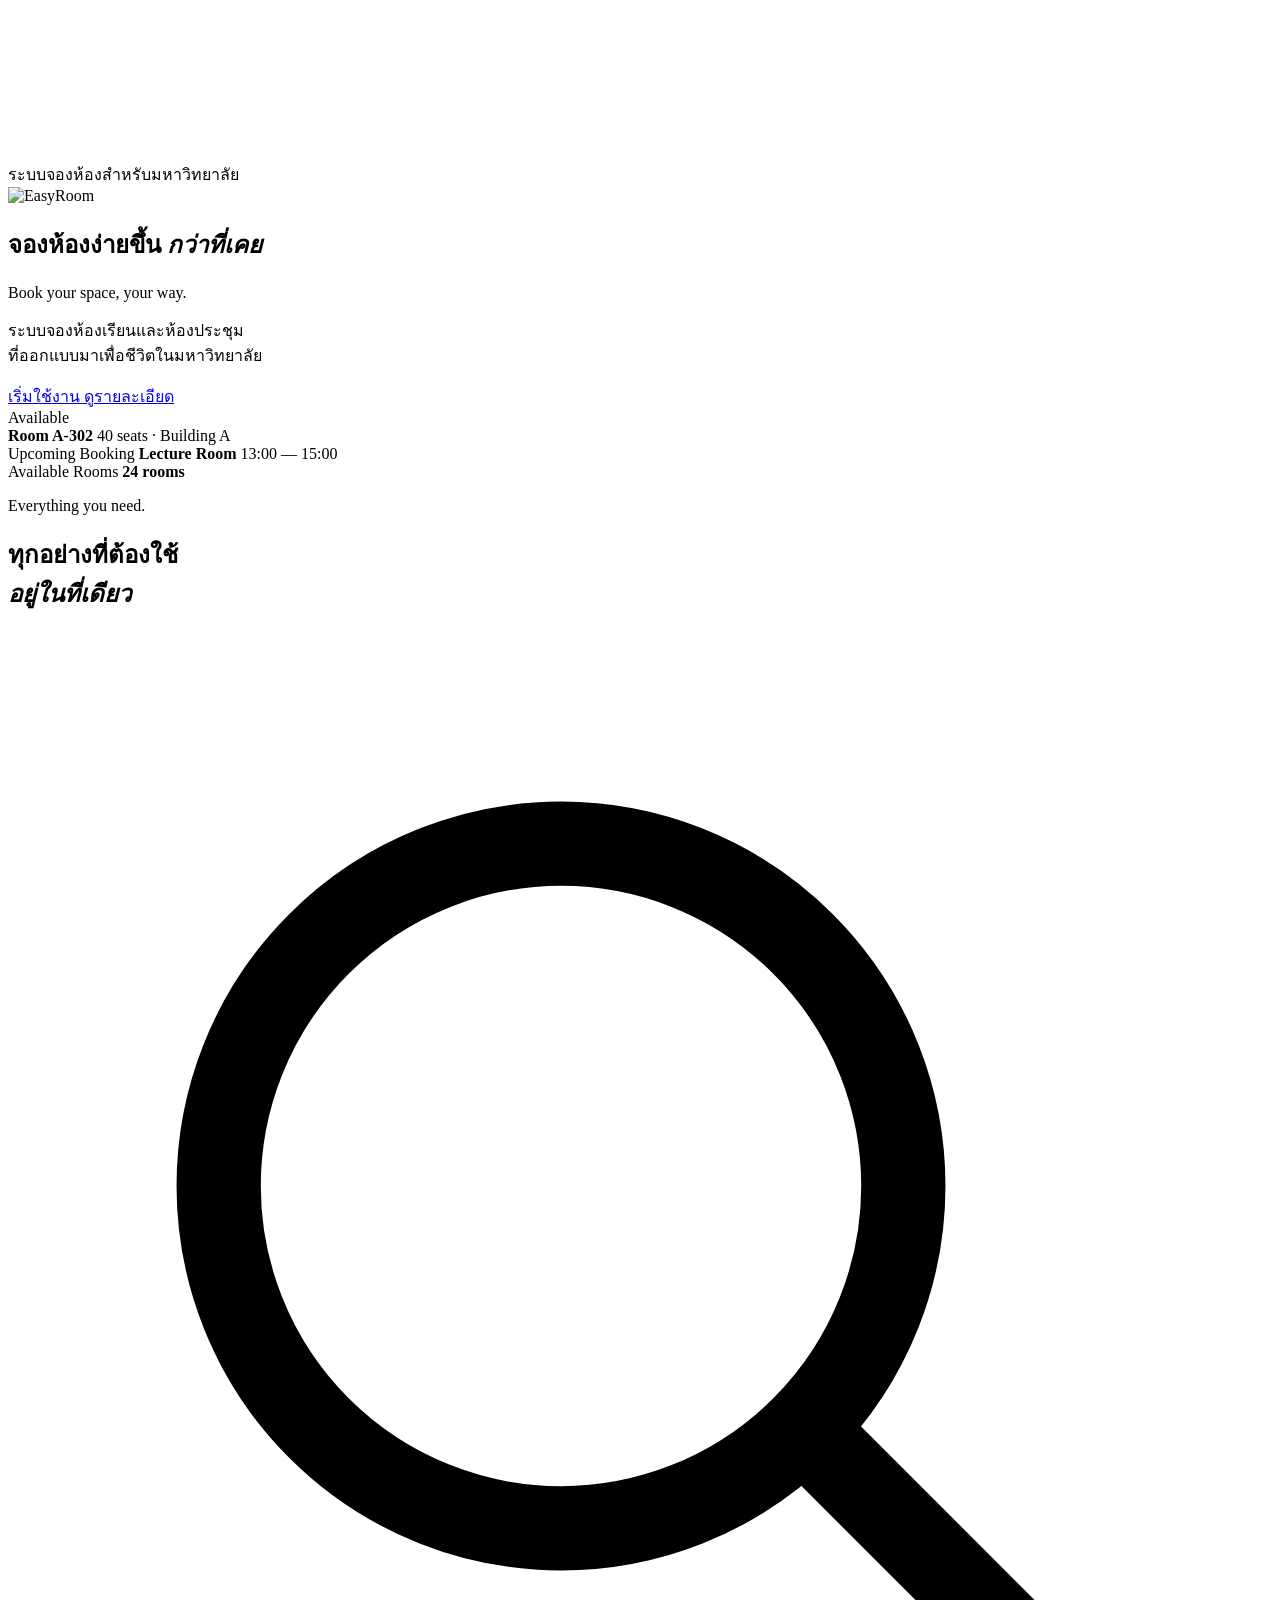
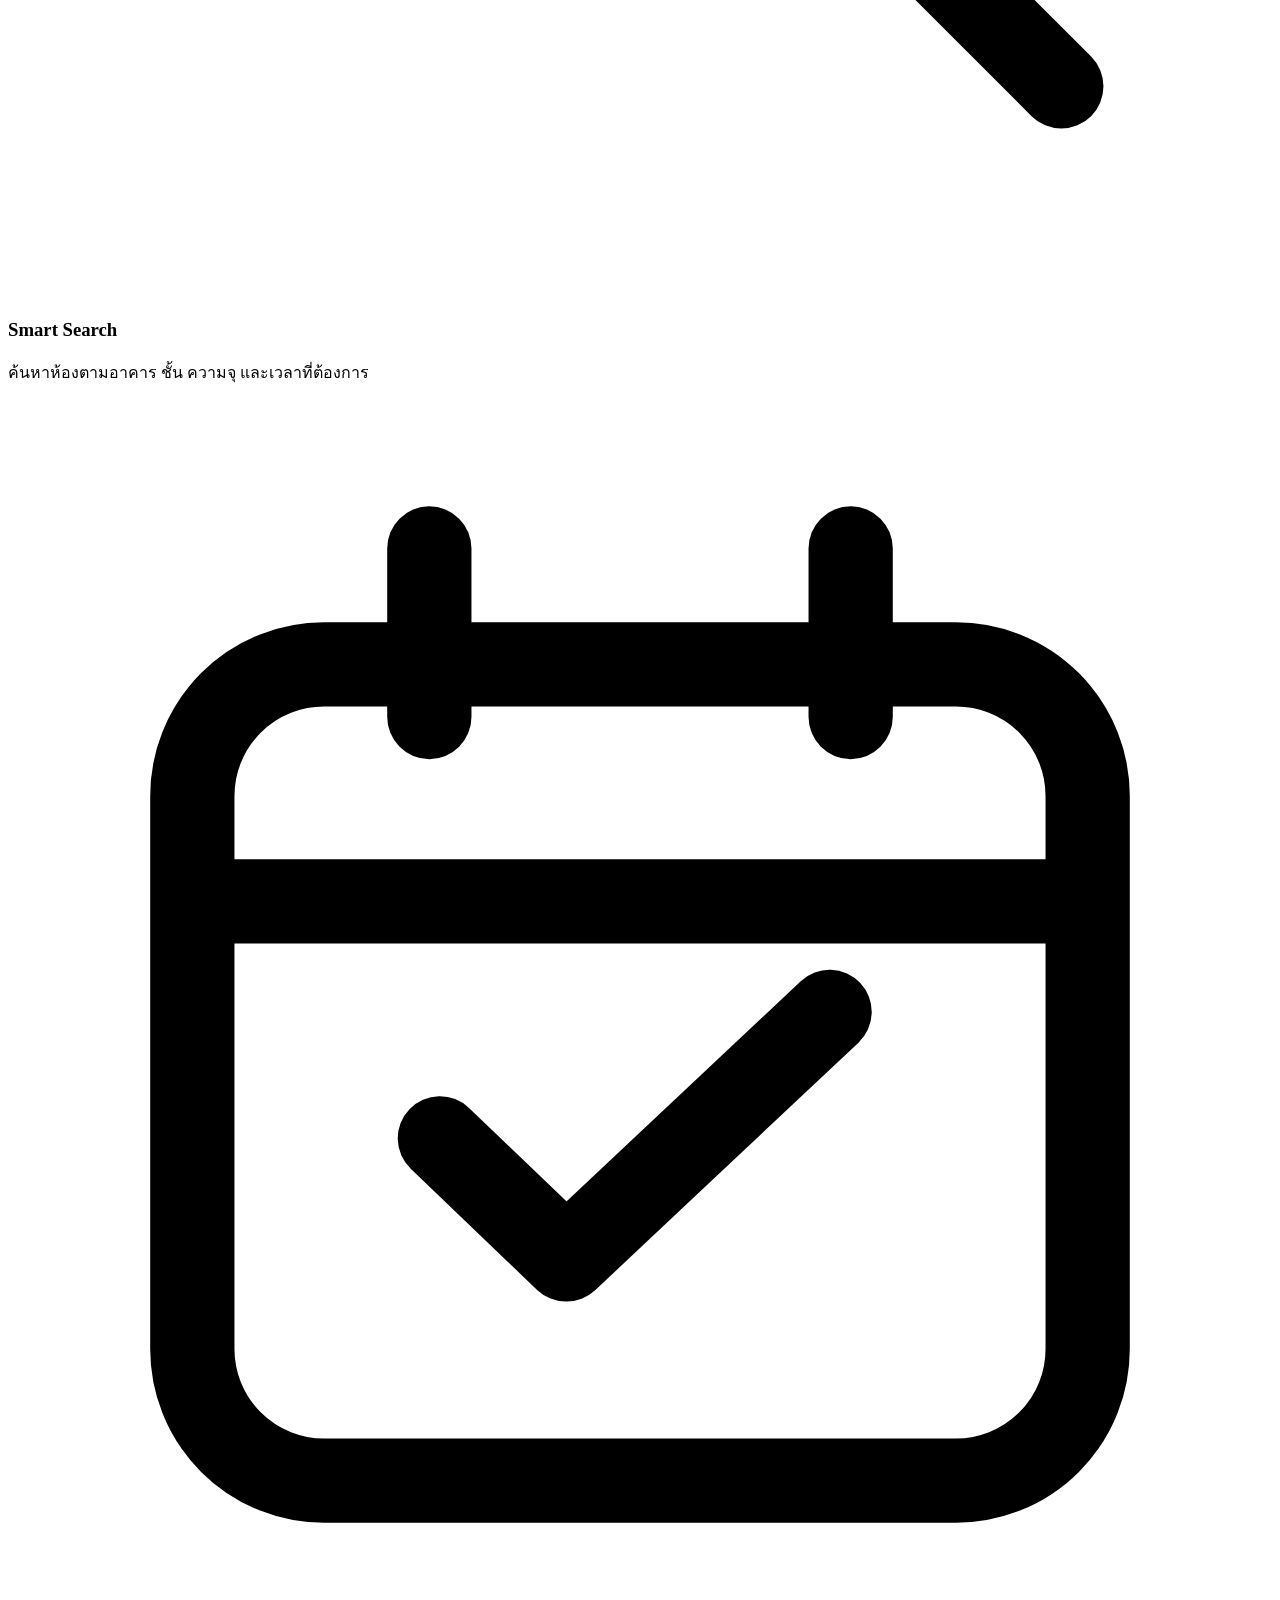
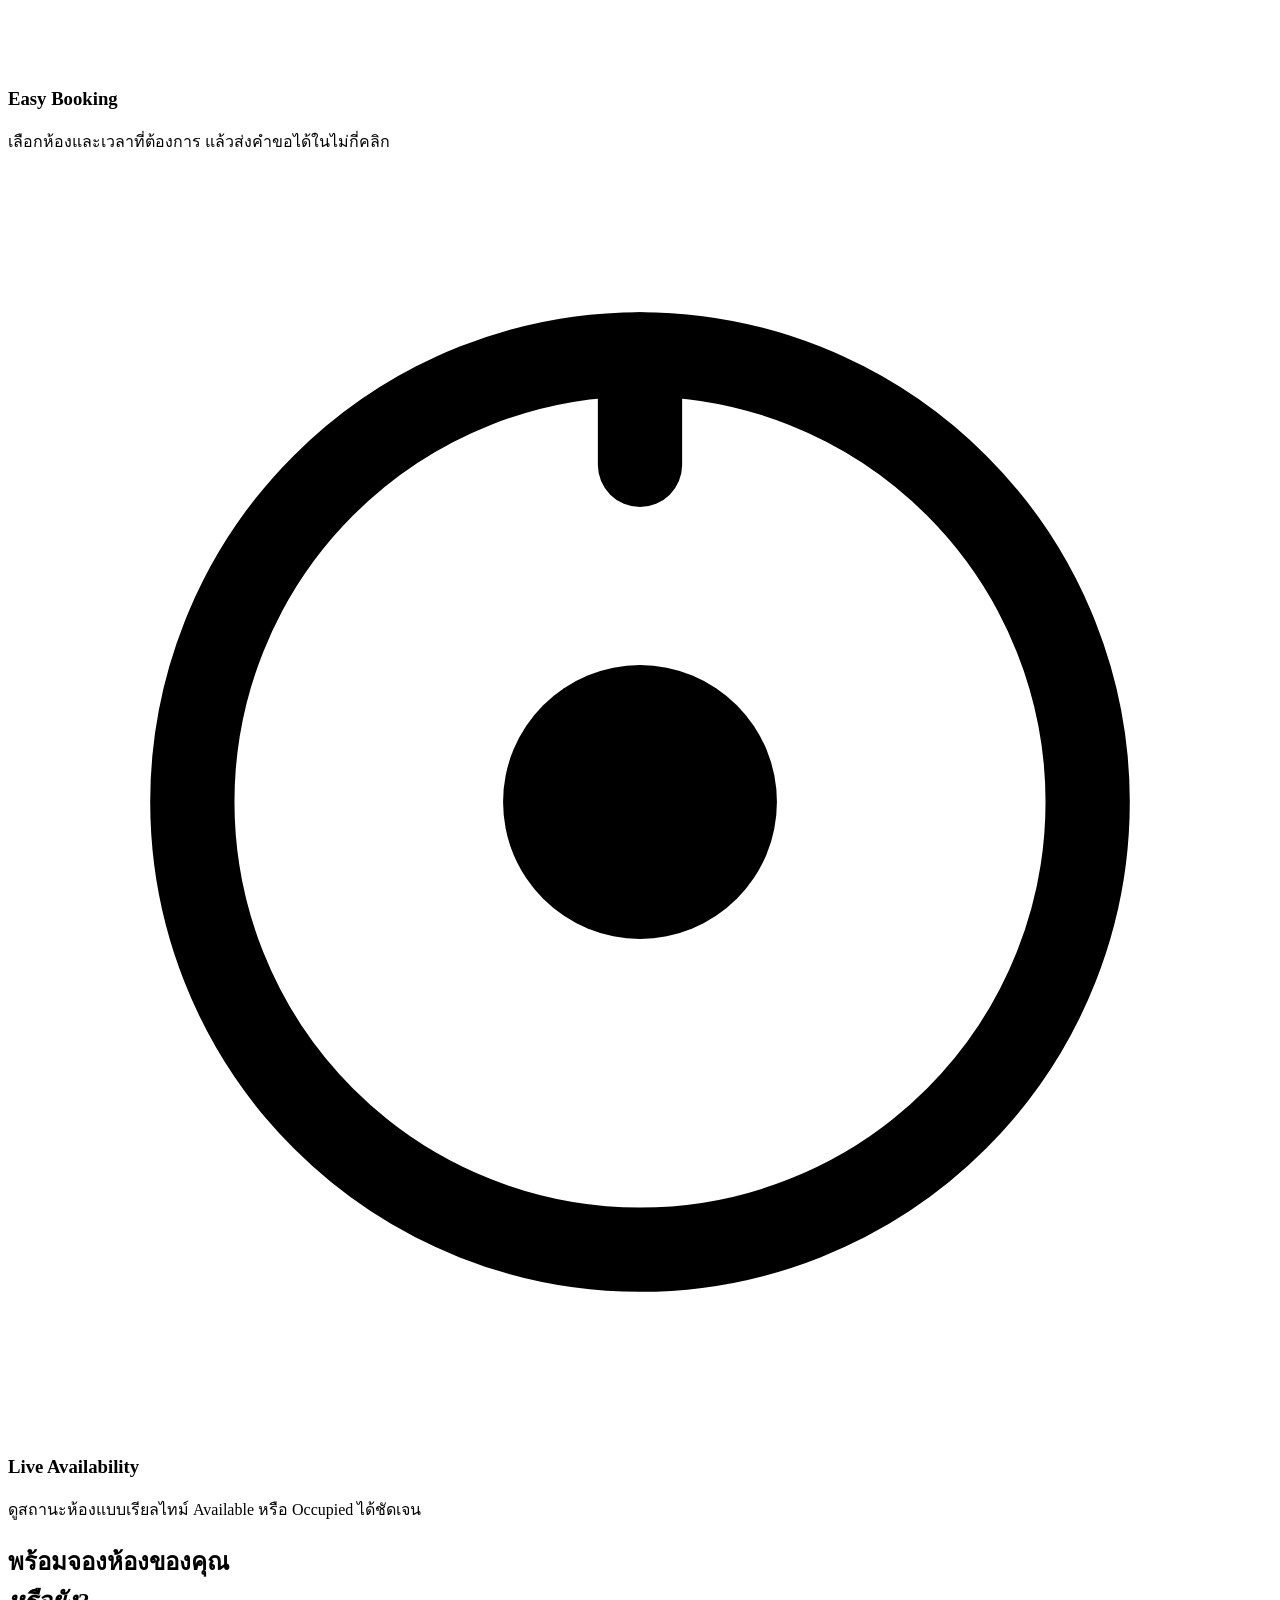
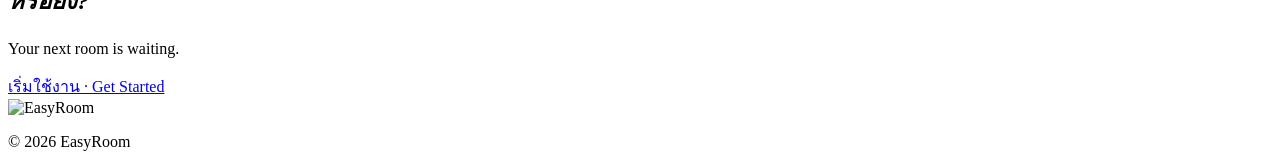
==== commit f3f73aae: "Update index.html 11" ====
--- a/index.html
+++ b/index.html
@@ -1,3382 +1,168 @@
 <!DOCTYPE html>
-
 <html lang="th">
 <head>
-
-```
 <meta charset="UTF-8">
-
-<meta
-    name="viewport"
-    content="width=device-width, initial-scale=1.0"
->
-
-<title>EasyRoom — จองห้องง่ายกว่าที่เคย</title>
-
-<meta
-    name="description"
-    content="EasyRoom ระบบจองห้องเรียนและห้องประชุมสำหรับมหาวิทยาลัย"
->
-
+<meta name="viewport" content="width=device-width, initial-scale=1.0">
+<title>EasyRoom — จองห้องง่ายขึ้นกว่าที่เคย</title>
+<meta name="description" content="EasyRoom ระบบจองห้องเรียนและห้องประชุมสำหรับมหาวิทยาลัย ค้นหา จอง และตรวจสอบสถานะห้องได้ในที่เดียว">
 <link rel="preconnect" href="https://fonts.googleapis.com">
-<link
-    href="https://fonts.googleapis.com/css2?family=DM+Serif+Display:ital@0;1&family=Inter:wght@400;500;600;700&family=Noto+Sans+Thai:wght@400;500;600;700&display=swap"
-    rel="stylesheet"
->
-
-
-<style>
-
-    /* =====================================================
-       EASYROOM — SOFT BLUE / WHITE
-       ===================================================== */
-
-    :root {
-
-        --white: #ffffff;
-
-        --page:
-            #f7faff;
-
-        --blue:
-            #4b9bea;
-
-        --blue-light:
-            #eaf5ff;
-
-        --blue-soft:
-            #dff0ff;
-
-        --blue-dark:
-            #2469ad;
-
-        --text:
-            #172231;
-
-        --text-soft:
-            #617083;
-
-        --text-light:
-            #8b98a8;
-
-        --border:
-            rgba(57, 119, 176, .12);
-
-        --shadow:
-            0 25px 80px rgba(61, 126, 184, .13);
-
-        --serif:
-            "DM Serif Display",
-            Georgia,
-            serif;
-
-        --sans:
-            "Inter",
-            "Noto Sans Thai",
-            sans-serif;
-
-        --container:
-            1180px;
-
-    }
-
-
-    /* =====================================================
-       RESET
-       ===================================================== */
-
-    * {
-        margin: 0;
-        padding: 0;
-        box-sizing: border-box;
-    }
-
-
-    html {
-
-        scroll-behavior:
-            smooth;
-
-        scroll-padding-top:
-            80px;
-
-    }
-
-
-    body {
-
-        min-height:
-            100vh;
-
-        overflow-x:
-            hidden;
-
-        color:
-            var(--text);
-
-        font-family:
-            var(--sans);
-
-        background:
-            var(--page);
-
-    }
-
-
-    body,
-    button,
-    a {
-
-        -webkit-font-smoothing:
-            antialiased;
-
-    }
-
-
-    a {
-
-        color:
-            inherit;
-
-        text-decoration:
-            none;
-
-    }
-
-
-    img {
-
-        max-width:
-            100%;
-
-        display:
-            block;
-
-    }
-
-
-    /* =====================================================
-       BACKGROUND
-       ===================================================== */
-
-    .background {
-
-        position:
-            fixed;
-
-        inset:
-            0;
-
-        z-index:
-            -10;
-
-        overflow:
-            hidden;
-
-        background:
-            linear-gradient(
-                180deg,
-                #ffffff 0%,
-                #f7fbff 48%,
-                #f4f9fe 100%
-            );
-
-    }
-
-
-    .blob {
-
-        position:
-            absolute;
-
-        border-radius:
-            50%;
-
-        filter:
-            blur(80px);
-
-        pointer-events:
-            none;
-
-        opacity:
-            .55;
-
-    }
-
-
-    .blob-one {
-
-        width:
-            500px;
-
-        height:
-            500px;
-
-        top:
-            -220px;
-
-        left:
-            -120px;
-
-        background:
-            rgba(
-                145,
-                207,
-                255,
-                .34
-            );
-
-    }
-
-
-    .blob-two {
-
-        width:
-            600px;
-
-        height:
-            600px;
-
-        top:
-            25%;
-
-        right:
-            -300px;
-
-        background:
-            rgba(
-                117,
-                184,
-                243,
-                .18
-            );
-
-    }
-
-
-    .blob-three {
-
-        width:
-            450px;
-
-        height:
-            450px;
-
-        bottom:
-            -220px;
-
-        left:
-            35%;
-
-        background:
-            rgba(
-                174,
-                220,
-                255,
-                .24
-            );
-
-    }
-
-
-    #particles {
-
-        position:
-            fixed;
-
-        inset:
-            0;
-
-        width:
-            100%;
-
-        height:
-            100%;
-
-        pointer-events:
-            none;
-
-        z-index:
-            -2;
-
-    }
-
-
-    .mouse-glow {
-
-        position:
-            fixed;
-
-        width:
-            420px;
-
-        height:
-            420px;
-
-        border-radius:
-            50%;
-
-        pointer-events:
-            none;
-
-        z-index:
-            -1;
-
-        opacity:
-            0;
-
-        transform:
-            translate(-50%, -50%);
-
-        background:
-            radial-gradient(
-                circle,
-                rgba(
-                    91,
-                    169,
-                    238,
-                    .13
-                ),
-                transparent 68%
-            );
-
-        transition:
-            opacity .4s ease;
-
-    }
-
-
-    /* =====================================================
-       NAVBAR
-       ===================================================== */
-
-    .navbar {
-
-        position:
-            fixed;
-
-        top:
-            0;
-
-        left:
-            0;
-
-        right:
-            0;
-
-        z-index:
-            100;
-
-        padding:
-            18px 0;
-
-        transition:
-            .35s ease;
-
-    }
-
-
-    .navbar.scrolled {
-
-        padding:
-            11px 0;
-
-        background:
-            rgba(
-                255,
-                255,
-                255,
-                .78
-            );
-
-        border-bottom:
-            1px solid
-            rgba(
-                55,
-                118,
-                176,
-                .08
-            );
-
-        backdrop-filter:
-            blur(18px);
-
-        -webkit-backdrop-filter:
-            blur(18px);
-
-    }
-
-
-    .nav-inner {
-
-        width:
-            min(
-                var(--container),
-                calc(100% - 44px)
-            );
-
-        margin:
-            auto;
-
-        display:
-            flex;
-
-        align-items:
-            center;
-
-        justify-content:
-            space-between;
-
-    }
-
-
-    /*
-       โลโก้ใน Navbar เป็นขนาดเล็ก
-       แต่ไม่มี text EasyRoom
-    */
-
-    .nav-logo img {
-
-        width:
-            105px;
-
-        height:
-            auto;
-
-        object-fit:
-            contain;
-
-    }
-
-
-    .nav-links {
-
-        display:
-            flex;
-
-        gap:
-            34px;
-
-        margin-left:
-            auto;
-
-        margin-right:
-            30px;
-
-    }
-
-
-    .nav-links a {
-
-        color:
-            #697789;
-
-        font-size:
-            13px;
-
-        font-weight:
-            500;
-
-        transition:
-            .25s ease;
-
-    }
-
-
-    .nav-links a:hover {
-
-        color:
-            var(--blue);
-
-    }
-
-
-    .nav-actions {
-
-        display:
-            flex;
-
-        align-items:
-            center;
-
-        gap:
-            8px;
-
-    }
-
-
-    .sign-in {
-
-        padding:
-            9px 13px;
-
-        color:
-            #637285;
-
-        font-size:
-            13px;
-
-    }
-
-
-    .nav-button {
-
-        padding:
-            10px 17px;
-
-        border-radius:
-            10px;
-
-        background:
-            #2582d5;
-
-        color:
-            white;
-
-        font-size:
-            12px;
-
-        font-weight:
-            700;
-
-        box-shadow:
-            0 8px 25px
-            rgba(
-                38,
-                130,
-                213,
-                .18
-            );
-
-        transition:
-            .25s ease;
-
-    }
-
-
-    .nav-button:hover {
-
-        transform:
-            translateY(-2px);
-
-        box-shadow:
-            0 12px 30px
-            rgba(
-                38,
-                130,
-                213,
-                .25
-            );
-
-    }
-
-
-    /* =====================================================
-       HERO
-       ===================================================== */
-
-    .hero {
-
-        position:
-            relative;
-
-        min-height:
-            100vh;
-
-        padding:
-            130px 0
-            90px;
-
-        display:
-            flex;
-
-        align-items:
-            center;
-
-        justify-content:
-            center;
-
-        overflow:
-            hidden;
-
-    }
-
-
-    .hero-inner {
-
-        width:
-            min(
-                1080px,
-                calc(100% - 36px)
-            );
-
-        margin:
-            auto;
-
-        text-align:
-            center;
-
-    }
-
-
-    .hero-label {
-
-        display:
-            inline-flex;
-
-        align-items:
-            center;
-
-        gap:
-            8px;
-
-        padding:
-            7px 12px;
-
-        border:
-            1px solid
-            rgba(
-                64,
-                137,
-                204,
-                .13
-            );
-
-        border-radius:
-            999px;
-
-        background:
-            rgba(
-                255,
-                255,
-                255,
-                .68
-            );
-
-        color:
-            #66809a;
-
-        font-size:
-            11px;
-
-        box-shadow:
-            0 8px 30px
-            rgba(
-                65,
-                128,
-                182,
-                .07
-            );
-
-        opacity:
-            0;
-
-        transform:
-            translateY(15px);
-
-        animation:
-            heroIn
-            .8s
-            .1s
-            forwards;
-
-    }
-
-
-    .label-dot {
-
-        width:
-            6px;
-
-        height:
-            6px;
-
-        border-radius:
-            50%;
-
-        background:
-            #55b68b;
-
-        box-shadow:
-            0 0 10px
-            rgba(
-                85,
-                182,
-                139,
-                .5
-            );
-
-    }
-
-
-    .hero-title {
-
-        margin:
-            26px
-            auto
-            0;
-
-        max-width:
-            950px;
-
-        font-size:
-            clamp(
-                58px,
-                8vw,
-                105px
-            );
-
-        line-height:
-            .94;
-
-        letter-spacing:
-            -4px;
-
-        font-weight:
-            600;
-
-        color:
-            #172231;
-
-        opacity:
-            0;
-
-        transform:
-            translateY(25px);
-
-        animation:
-            heroIn
-            .9s
-            .2s
-            forwards;
-
-    }
-
-
-    .hero-title .serif {
-
-        font-family:
-            var(--serif);
-
-        font-style:
-            italic;
-
-        color:
-            #489ce8;
-
-        font-weight:
-            400;
-
-    }
-
-
-    .hero-description {
-
-        max-width:
-            570px;
-
-        margin:
-            27px
-            auto
-            0;
-
-        color:
-            #69798b;
-
-        font-size:
-            15px;
-
-        line-height:
-            1.9;
-
-        opacity:
-            0;
-
-        transform:
-            translateY(20px);
-
-        animation:
-            heroIn
-            .9s
-            .35s
-            forwards;
-
-    }
-
-
-    .hero-actions {
-
-        display:
-            flex;
-
-        justify-content:
-            center;
-
-        align-items:
-            center;
-
-        gap:
-            10px;
-
-        margin-top:
-            28px;
-
-        opacity:
-            0;
-
-        transform:
-            translateY(20px);
-
-        animation:
-            heroIn
-            .9s
-            .48s
-            forwards;
-
-    }
-
-
-    .primary-button {
-
-        padding:
-            13px 21px;
-
-        border-radius:
-            11px;
-
-        background:
-            #2686db;
-
-        color:
-            white;
-
-        font-size:
-            13px;
-
-        font-weight:
-            700;
-
-        box-shadow:
-            0 12px 35px
-            rgba(
-                38,
-                134,
-                219,
-                .22
-            );
-
-        transition:
-            .3s ease;
-
-    }
-
-
-    .primary-button:hover {
-
-        transform:
-            translateY(-3px);
-
-        box-shadow:
-            0 18px 45px
-            rgba(
-                38,
-                134,
-                219,
-                .28
-            );
-
-    }
-
-
-    .secondary-button {
-
-        padding:
-            12px 19px;
-
-        border:
-            1px solid
-            rgba(
-                57,
-                119,
-                176,
-                .14
-            );
-
-        border-radius:
-            11px;
-
-        background:
-            rgba(
-                255,
-                255,
-                255,
-                .68
-            );
-
-        color:
-            #627285;
-
-        font-size:
-            13px;
-
-        backdrop-filter:
-            blur(10px);
-
-        transition:
-            .3s ease;
-
-    }
-
-
-    .secondary-button:hover {
-
-        transform:
-            translateY(-3px);
-
-        background:
-            white;
-
-        color:
-            #377ebc;
-
-    }
-
-
-    /* =====================================================
-       BIG LOGO
-       ===================================================== */
-
-    .logo-stage {
-
-        position:
-            relative;
-
-        width:
-            min(
-                760px,
-                92vw
-            );
-
-        height:
-            430px;
-
-        margin:
-            65px
-            auto
-            0;
-
-        display:
-            flex;
-
-        align-items:
-            center;
-
-        justify-content:
-            center;
-
-        perspective:
-            1400px;
-
-        opacity:
-            0;
-
-        transform:
-            translateY(40px)
-            scale(.96);
-
-        animation:
-            logoStageIn
-            1.1s
-            .62s
-            forwards;
-
-    }
-
-
-    .logo-aura {
-
-        position:
-            absolute;
-
-        width:
-            500px;
-
-        height:
-            300px;
-
-        border-radius:
-            50%;
-
-        background:
-            radial-gradient(
-                ellipse,
-                rgba(
-                    78,
-                    163,
-                    238,
-                    .27
-                ),
-                rgba(
-                    135,
-                    202,
-                    255,
-                    .10
-                ),
-                transparent 70%
-            );
-
-        filter:
-            blur(25px);
-
-        animation:
-            auraFloat
-            5s
-            ease-in-out
-            infinite;
-
-    }
-
-
-    .logo-ring {
-
-        position:
-            absolute;
-
-        width:
-            460px;
-
-        height:
-            280px;
-
-        border-radius:
-            50%;
-
-        border:
-            1px solid
-            rgba(
-                82,
-                158,
-                222,
-                .11
-            );
-
-        transform:
-            rotateX(68deg);
-
-        box-shadow:
-            0 0 80px
-            rgba(
-                86,
-                167,
-                235,
-                .09
-            );
-
-        animation:
-            ringFloat
-            6s
-            ease-in-out
-            infinite;
-
-    }
-
-
-    .main-logo {
-
-        position:
-            relative;
-
-        z-index:
-            5;
-
-        width:
-            min(
-                430px,
-                72vw
-            );
-
-        height:
-            auto;
-
-        filter:
-            drop-shadow(
-                0 30px 40px
-                rgba(
-                    49,
-                    121,
-                    185,
-                    .18
-                )
-            );
-
-        transform:
-            translateZ(40px);
-
-        transition:
-            transform
-            .2s ease;
-
-    }
-
-
-    /* =====================================================
-       FLOATING MINI CARDS
-       ===================================================== */
-
-    .float-card {
-
-        position:
-            absolute;
-
-        z-index:
-            10;
-
-        padding:
-            13px 16px;
-
-        border:
-            1px solid
-            rgba(
-                70,
-                139,
-                196,
-                .13
-            );
-
-        border-radius:
-            14px;
-
-        background:
-            rgba(
-                255,
-                255,
-                255,
-                .72
-            );
-
-        backdrop-filter:
-            blur(18px);
-
-        -webkit-backdrop-filter:
-            blur(18px);
-
-        box-shadow:
-            0 18px 45px
-            rgba(
-                53,
-                116,
-                172,
-                .12
-            );
-
-        text-align:
-            left;
-
-        animation:
-            floatCard
-            5s
-            ease-in-out
-            infinite;
-
-    }
-
-
-    .float-card.one {
-
-        top:
-            80px;
-
-        left:
-            15px;
-
-    }
-
-
-    .float-card.two {
-
-        top:
-            155px;
-
-        right:
-            5px;
-
-        animation-delay:
-            -2s;
-
-    }
-
-
-    .float-card.three {
-
-        bottom:
-            55px;
-
-        left:
-            70px;
-
-        animation-delay:
-            -3.5s;
-
-    }
-
-
-    .float-top {
-
-        display:
-            flex;
-
-        align-items:
-            center;
-
-        gap:
-            7px;
-
-        color:
-            #4d6b86;
-
-        font-size:
-            9px;
-
-    }
-
-
-    .status-dot {
-
-        width:
-            6px;
-
-        height:
-            6px;
-
-        border-radius:
-            50%;
-
-        background:
-            #51b789;
-
-        box-shadow:
-            0 0 8px
-            rgba(
-                81,
-                183,
-                137,
-                .45
-            );
-
-    }
-
-
-    .float-title {
-
-        margin-top:
-            7px;
-
-        color:
-            #26394d;
-
-        font-size:
-            12px;
-
-        font-weight:
-            700;
-
-    }
-
-
-    .float-sub {
-
-        margin-top:
-            3px;
-
-        color:
-            #8392a1;
-
-        font-size:
-            9px;
-
-    }
-
-
-    /* =====================================================
-       INTRO
-       ===================================================== */
-
-    .intro {
-
-        padding:
-            100px 0
-            130px;
-
-    }
-
-
-    .container {
-
-        width:
-            min(
-                var(--container),
-                calc(100% - 44px)
-            );
-
-        margin:
-            auto;
-
-    }
-
-
-    .intro-inner {
-
-        max-width:
-            820px;
-
-        margin:
-            auto;
-
-        text-align:
-            center;
-
-    }
-
-
-    .small-label {
-
-        color:
-            #76a0c4;
-
-        font-size:
-            10px;
-
-        letter-spacing:
-            .15em;
-
-        text-transform:
-            uppercase;
-
-    }
-
-
-    .intro-title {
-
-        margin-top:
-            18px;
-
-        font-size:
-            clamp(
-                42px,
-                6vw,
-                72px
-            );
-
-        line-height:
-            1.02;
-
-        letter-spacing:
-            -2.5px;
-
-        font-weight:
-            600;
-
-    }
-
-
-    .intro-title em {
-
-        font-family:
-            var(--serif);
-
-        color:
-            #499de8;
-
-        font-weight:
-            400;
-
-    }
-
-
-    .intro-text {
-
-        max-width:
-            570px;
-
-        margin:
-            20px
-            auto
-            0;
-
-        color:
-            #718093;
-
-        font-size:
-            14px;
-
-        line-height:
-            1.9;
-
-    }
-
-
-    /* =====================================================
-       FEATURE CARDS
-       ===================================================== */
-
-    .features {
-
-        padding:
-            100px 0
-            130px;
-
-    }
-
-
-    .section-heading {
-
-        max-width:
-            680px;
-
-        margin-bottom:
-            55px;
-
-    }
-
-
-    .section-label {
-
-        color:
-            #79a2c4;
-
-        font-size:
-            10px;
-
-        letter-spacing:
-            .15em;
-
-        text-transform:
-            uppercase;
-
-    }
-
-
-    .section-title {
-
-        margin-top:
-            15px;
-
-        font-size:
-            clamp(
-                42px,
-                6vw,
-                68px
-            );
-
-        line-height:
-            1;
-
-        letter-spacing:
-            -2.5px;
-
-    }
-
-
-    .section-title em {
-
-        font-family:
-            var(--serif);
-
-        color:
-            #479ae5;
-
-        font-weight:
-            400;
-
-    }
-
-
-    .feature-grid {
-
-        display:
-            grid;
-
-        grid-template-columns:
-            repeat(
-                3,
-                1fr
-            );
-
-        gap:
-            15px;
-
-    }
-
-
-    .feature-card {
-
-        position:
-            relative;
-
-        min-height:
-            300px;
-
-        padding:
-            28px;
-
-        overflow:
-            hidden;
-
-        border:
-            1px solid
-            rgba(
-                57,
-                125,
-                182,
-                .10
-            );
-
-        border-radius:
-            20px;
-
-        background:
-            rgba(
-                255,
-                255,
-                255,
-                .68
-            );
-
-        box-shadow:
-            0 20px 60px
-            rgba(
-                55,
-                122,
-                178,
-                .07
-            );
-
-        backdrop-filter:
-            blur(14px);
-
-        transition:
-            .4s ease;
-
-    }
-
-
-    .feature-card::after {
-
-        content:
-            "";
-
-        position:
-            absolute;
-
-        width:
-            190px;
-
-        height:
-            190px;
-
-        right:
-            -90px;
-
-        top:
-            -90px;
-
-        border-radius:
-            50%;
-
-        background:
-            radial-gradient(
-                circle,
-                rgba(
-                    105,
-                    181,
-                    242,
-                    .16
-                ),
-                transparent 70%
-            );
-
-        transition:
-            .5s ease;
-
-    }
-
-
-    .feature-card:hover {
-
-        transform:
-            translateY(-7px);
-
-        border-color:
-            rgba(
-                62,
-                139,
-                207,
-                .18
-            );
-
-        box-shadow:
-            0 28px 70px
-            rgba(
-                55,
-                122,
-                178,
-                .12
-            );
-
-    }
-
-
-    .feature-card:hover::after {
-
-        transform:
-            scale(1.35);
-
-    }
-
-
-    .feature-number {
-
-        color:
-            #9aabba;
-
-        font-size:
-            10px;
-
-        letter-spacing:
-            .13em;
-
-    }
-
-
-    .feature-title {
-
-        margin-top:
-            80px;
-
-        font-size:
-            21px;
-
-        letter-spacing:
-            -.5px;
-
-    }
-
-
-    .feature-title span {
-
-        font-family:
-            var(--serif);
-
-        color:
-            #489de9;
-
-        font-size:
-            25px;
-
-        font-weight:
-            400;
-
-    }
-
-
-    .feature-text {
-
-        margin-top:
-            12px;
-
-        color:
-            #7a8999;
-
-        font-size:
-            12px;
-
-        line-height:
-            1.8;
-
-    }
-
-
-    /* =====================================================
-       FINAL CTA
-       ===================================================== */
-
-    .final {
-
-        padding:
-            140px 0
-            170px;
-
-        text-align:
-            center;
-
-    }
-
-
-    .final-title {
-
-        font-size:
-            clamp(
-                50px,
-                8vw,
-                96px
-            );
-
-        line-height:
-            .96;
-
-        letter-spacing:
-            -3px;
-
-    }
-
-
-    .final-title em {
-
-        font-family:
-            var(--serif);
-
-        color:
-            #479be8;
-
-        font-weight:
-            400;
-
-    }
-
-
-    .final-text {
-
-        max-width:
-            480px;
-
-        margin:
-            22px
-            auto
-            0;
-
-        color:
-            #788899;
-
-        font-size:
-            14px;
-
-        line-height:
-            1.8;
-
-    }
-
-
-    .final-button {
-
-        display:
-            inline-flex;
-
-        margin-top:
-            28px;
-
-        padding:
-            14px 22px;
-
-        border-radius:
-            11px;
-
-        background:
-            #2584d8;
-
-        color:
-            white;
-
-        font-size:
-            13px;
-
-        font-weight:
-            700;
-
-        box-shadow:
-            0 14px 38px
-            rgba(
-                38,
-                132,
-                216,
-                .22
-            );
-
-        transition:
-            .3s ease;
-
-    }
-
-
-    .final-button:hover {
-
-        transform:
-            translateY(-3px);
-
-        box-shadow:
-            0 20px 48px
-            rgba(
-                38,
-                132,
-                216,
-                .28
-            );
-
-    }
-
-
-    /* =====================================================
-       FOOTER
-       ===================================================== */
-
-    footer {
-
-        padding:
-            28px 0;
-
-        border-top:
-            1px solid
-            rgba(
-                55,
-                118,
-                176,
-                .07
-            );
-
-    }
-
-
-    .footer-inner {
-
-        width:
-            min(
-                var(--container),
-                calc(100% - 44px)
-            );
-
-        margin:
-            auto;
-
-        display:
-            flex;
-
-        justify-content:
-            space-between;
-
-        align-items:
-            center;
-
-    }
-
-
-    .footer-logo img {
-
-        width:
-            90px;
-
-        opacity:
-            .6;
-
-    }
-
-
-    .copyright {
-
-        color:
-            #9aa7b5;
-
-        font-size:
-            10px;
-
-    }
-
-
-    /* =====================================================
-       REVEAL
-       ===================================================== */
-
-    .reveal {
-
-        opacity:
-            0;
-
-        transform:
-            translateY(35px);
-
-        transition:
-            opacity .8s ease,
-            transform .8s
-            cubic-bezier(
-                .2,
-                .7,
-                .2,
-                1
-            );
-
-    }
-
-
-    .reveal.visible {
-
-        opacity:
-            1;
-
-        transform:
-            translateY(0);
-
-    }
-
-
-    /* =====================================================
-       ANIMATIONS
-       ===================================================== */
-
-    @keyframes heroIn {
-
-        to {
-
-            opacity:
-                1;
-
-            transform:
-                translateY(0);
-
-        }
-
-    }
-
-
-    @keyframes logoStageIn {
-
-        to {
-
-            opacity:
-                1;
-
-            transform:
-                translateY(0)
-                scale(1);
-
-        }
-
-    }
-
-
-    @keyframes auraFloat {
-
-        0%,
-        100% {
-
-            transform:
-                scale(1)
-                translateY(0);
-
-        }
-
-        50% {
-
-            transform:
-                scale(1.08)
-                translateY(-10px);
-
-        }
-
-    }
-
-
-    @keyframes ringFloat {
-
-        0%,
-        100% {
-
-            transform:
-                rotateX(68deg)
-                scale(1);
-
-        }
-
-        50% {
-
-            transform:
-                rotateX(68deg)
-                scale(1.06);
-
-        }
-
-    }
-
-
-    @keyframes floatCard {
-
-        0%,
-        100% {
-
-            transform:
-                translateY(0);
-
-        }
-
-        50% {
-
-            transform:
-                translateY(-9px);
-
-        }
-
-    }
-
-
-    /* =====================================================
-       RESPONSIVE
-       ===================================================== */
-
-    @media (
-        max-width: 850px
-    ) {
-
-        .nav-links {
-
-            display:
-                none;
-
-        }
-
-
-        .logo-stage {
-
-            height:
-                390px;
-
-        }
-
-
-        .feature-grid {
-
-            grid-template-columns:
-                1fr;
-
-        }
-
-
-        .feature-card {
-
-            min-height:
-                250px;
-
-        }
-
-
-        .feature-title {
-
-            margin-top:
-                55px;
-
-        }
-
-    }
-
-
-    @media (
-        max-width: 600px
-    ) {
-
-        .nav-inner {
-
-            width:
-                calc(
-                    100% - 28px
-                );
-
-        }
-
-
-        .nav-logo img {
-
-            width:
-                88px;
-
-        }
-
-
-        .sign-in {
-
-            display:
-                none;
-
-        }
-
-
-        .hero {
-
-            padding:
-                120px 0
-                70px;
-
-        }
-
-
-        .hero-inner {
-
-            width:
-                calc(
-                    100% - 28px
-                );
-
-        }
-
-
-        .hero-title {
-
-            font-size:
-                54px;
-
-            letter-spacing:
-                -2.7px;
-
-        }
-
-
-        .hero-description {
-
-            font-size:
-                13px;
-
-        }
-
-
-        .hero-actions {
-
-            flex-direction:
-                column;
-
-        }
-
-
-        .primary-button,
-        .secondary-button {
-
-            width:
-                100%;
-
-        }
-
-
-        .logo-stage {
-
-            width:
-                100%;
-
-            height:
-                340px;
-
-            margin-top:
-                45px;
-
-        }
-
-
-        .main-logo {
-
-            width:
-                310px;
-
-        }
-
-
-        .logo-aura {
-
-            width:
-                350px;
-
-            height:
-                230px;
-
-        }
-
-
-        .logo-ring {
-
-            width:
-                320px;
-
-            height:
-                210px;
-
-        }
-
-
-        .float-card {
-
-            padding:
-                10px 12px;
-
-        }
-
-
-        .float-card.one {
-
-            left:
-                -3px;
-
-            top:
-                55px;
-
-        }
-
-
-        .float-card.two {
-
-            right:
-                -3px;
-
-            top:
-                110px;
-
-        }
-
-
-        .float-card.three {
-
-            left:
-                15px;
-
-            bottom:
-                35px;
-
-        }
-
-
-        .intro,
-        .features {
-
-            padding:
-                80px 0
-                100px;
-
-        }
-
-
-        .container {
-
-            width:
-                calc(
-                    100% - 28px
-                );
-
-        }
-
-
-        .section-title,
-        .intro-title {
-
-            font-size:
-                45px;
-
-            letter-spacing:
-                -1.8px;
-
-        }
-
-
-        .final {
-
-            padding:
-                100px 0
-                120px;
-
-        }
-
-
-        .final-title {
-
-            font-size:
-                54px;
-
-            letter-spacing:
-                -2px;
-
-        }
-
-
-        .footer-inner {
-
-            width:
-                calc(
-                    100% - 28px
-                );
-
-            flex-direction:
-                column;
-
-            gap:
-                14px;
-
-        }
-
-    }
-
-</style>
-```
-
+<link rel="preconnect" href="https://fonts.gstatic.com" crossorigin>
+<link href="https://fonts.googleapis.com/css2?family=Inter:wght@400;500;600;700&family=Noto+Sans+Thai:wght@400;500;600;700&family=DM+Serif+Display:ital@0;1&display=swap" rel="stylesheet">
+<link rel="stylesheet" href="css/style.css">
 </head>
-
 <body>
 
-```
-<!-- =====================================================
-     BACKGROUND
-     ===================================================== -->
+<canvas id="particle-canvas" aria-hidden="true"></canvas>
 
-<div class="background">
+<main>
 
-    <div class="blob blob-one"></div>
+  <!-- ================= HERO ================= -->
+  <section class="hero" id="hero">
+    <div class="hero-bg" aria-hidden="true"></div>
+    <div class="ambient-glow" id="ambientGlow" aria-hidden="true"></div>
 
-    <div class="blob blob-two"></div>
+    <div class="hero-inner">
 
-    <div class="blob blob-three"></div>
+      <div class="hero-stage" id="heroStage">
 
-</div>
+        <span class="eyebrow phase" data-phase="1">ระบบจองห้องสำหรับมหาวิทยาลัย</span>
 
-
-<canvas id="particles"></canvas>
-
-<div
-    class="mouse-glow"
-    id="mouseGlow"
-></div>
-
-
-<!-- =====================================================
-     NAVBAR
-     ===================================================== -->
-
-<header
-    class="navbar"
-    id="navbar"
->
-
-    <div class="nav-inner">
-
-
-        <a
-            href="#top"
-            class="nav-logo"
-        >
-
-            <img
-                src="https://img2.pic.in.th/logoeasyroom.png"
-                alt="EasyRoom"
-            >
-
-        </a>
-
-
-        <nav class="nav-links">
-
-            <a href="#features">
-                Features
-            </a>
-
-            <a href="#about">
-                About
-            </a>
-
-            <a href="#start">
-                Get started
-            </a>
-
-        </nav>
-
-
-        <div class="nav-actions">
-
-            <a
-                href="login.html"
-                class="sign-in"
-            >
-                Sign in
-            </a>
-
-            <a
-                href="register.html"
-                class="nav-button"
-            >
-                Get started
-            </a>
-
+        <div class="logo-wrap phase" data-phase="3" id="logoWrap">
+          <div class="logo-glow" aria-hidden="true"></div>
+          <div class="logo-ring" aria-hidden="true"></div>
+          <img
+            src="https://img2.pic.in.th/logoeasyroom.png"
+            alt="EasyRoom"
+            class="hero-logo"
+            id="heroLogo"
+            width="440" height="440">
         </div>
 
+        <h1 class="headline phase" data-phase="4">
+          <span class="line">จองห้องง่ายขึ้น</span>
+          <span class="line accent-line"><em>กว่าที่เคย</em></span>
+        </h1>
+
+        <p class="subhead phase" data-phase="4">Book your space, your way.</p>
+
+        <p class="description phase" data-phase="5">
+          ระบบจองห้องเรียนและห้องประชุม<br class="br-desktop">
+          ที่ออกแบบมาเพื่อชีวิตในมหาวิทยาลัย
+        </p>
+
+        <div class="cta-group phase" data-phase="6">
+          <a href="register.html" class="btn btn-primary">
+            <span>เริ่มใช้งาน</span>
+          </a>
+          <a href="login.html" class="btn btn-ghost">
+            <span>ดูรายละเอียด</span>
+          </a>
+        </div>
+
+      </div>
+
+      <div class="floating-cards phase" data-phase="7" id="floatingCards" aria-hidden="true">
+
+        <div class="glass-card card-status" data-depth="0.55">
+          <div class="card-top">
+            <span class="status-dot"></span>
+            <span class="card-tag">Available</span>
+          </div>
+          <strong class="card-title">Room A-302</strong>
+          <span class="card-sub">40 seats · Building A</span>
+        </div>
+
+        <div class="glass-card card-upcoming" data-depth="0.35">
+          <span class="card-tag">Upcoming Booking</span>
+          <strong class="card-title">Lecture Room</strong>
+          <span class="card-sub">13:00 — 15:00</span>
+        </div>
+
+        <div class="glass-card card-count" data-depth="0.45">
+          <span class="card-tag">Available Rooms</span>
+          <strong class="card-title card-title-lg">24 rooms</strong>
+        </div>
+
+      </div>
 
     </div>
 
-</header>
+    <div class="scroll-hint" aria-hidden="true">
+      <span class="scroll-hint-line"></span>
+    </div>
+  </section>
 
+  <!-- ================= INTRO ================= -->
+  <section class="intro" id="intro">
+    <p class="intro-eyebrow reveal-on-scroll">Everything you need.</p>
+    <h2 class="intro-title reveal-on-scroll">
+      ทุกอย่างที่ต้องใช้<br><em>อยู่ในที่เดียว</em>
+    </h2>
+  </section>
 
-<!-- =====================================================
-     MAIN
-     ===================================================== -->
+  <!-- ================= FEATURES ================= -->
+  <section class="features" id="features">
+    <div class="feature-grid">
 
-<main id="top">
+      <article class="feature-card reveal-on-scroll" style="--stagger:0ms">
+        <div class="feature-icon" aria-hidden="true">
+          <svg viewBox="0 0 24 24" fill="none" xmlns="http://www.w3.org/2000/svg">
+            <circle cx="10.5" cy="10.5" r="6.5" stroke="currentColor" stroke-width="1.6"/>
+            <path d="M20 20L15.2 15.2" stroke="currentColor" stroke-width="1.6" stroke-linecap="round"/>
+          </svg>
+        </div>
+        <h3>Smart Search</h3>
+        <p>ค้นหาห้องตามอาคาร ชั้น ความจุ และเวลาที่ต้องการ</p>
+      </article>
 
+      <article class="feature-card reveal-on-scroll" style="--stagger:150ms">
+        <div class="feature-icon" aria-hidden="true">
+          <svg viewBox="0 0 24 24" fill="none" xmlns="http://www.w3.org/2000/svg">
+            <rect x="3.5" y="5" width="17" height="15.5" rx="2.5" stroke="currentColor" stroke-width="1.6"/>
+            <path d="M3.5 9.5H20.5" stroke="currentColor" stroke-width="1.6"/>
+            <path d="M8 2.8V6" stroke="currentColor" stroke-width="1.6" stroke-linecap="round"/>
+            <path d="M16 2.8V6" stroke="currentColor" stroke-width="1.6" stroke-linecap="round"/>
+            <path d="M8.2 14L10.6 16.3L15.6 11.6" stroke="currentColor" stroke-width="1.6" stroke-linecap="round" stroke-linejoin="round"/>
+          </svg>
+        </div>
+        <h3>Easy Booking</h3>
+        <p>เลือกห้องและเวลาที่ต้องการ แล้วส่งคำขอได้ในไม่กี่คลิก</p>
+      </article>
 
-    <!-- =================================================
-         HERO
-         ================================================= -->
+      <article class="feature-card reveal-on-scroll" style="--stagger:300ms">
+        <div class="feature-icon" aria-hidden="true">
+          <svg viewBox="0 0 24 24" fill="none" xmlns="http://www.w3.org/2000/svg">
+            <circle cx="12" cy="12" r="8.5" stroke="currentColor" stroke-width="1.6"/>
+            <circle cx="12" cy="12" r="2.6" fill="currentColor"/>
+            <path d="M12 3.5V5.6" stroke="currentColor" stroke-width="1.6" stroke-linecap="round"/>
+          </svg>
+        </div>
+        <h3>Live Availability</h3>
+        <p>ดูสถานะห้องแบบเรียลไทม์ Available หรือ Occupied ได้ชัดเจน</p>
+      </article>
 
-    <section class="hero">
+    </div>
+  </section>
 
-        <div class="hero-inner">
-
-
-            <div class="hero-label">
-
-                <span class="label-dot"></span>
-
-                Built for campus life
-
-            </div>
-
-
-            <h1 class="hero-title">
-
-                Find your space.
-                <br>
-
-                <span class="serif">
-                    Make it yours.
-                </span>
-
-            </h1>
-
-
-            <p class="hero-description">
-
-                ระบบจองห้องเรียนและห้องประชุม
-                ที่ทำให้การค้นหา ตรวจสอบ
-                และจองพื้นที่ในมหาวิทยาลัย
-                เป็นเรื่องง่ายกว่าที่เคย
-
-            </p>
-
-
-            <div class="hero-actions">
-
-                <a
-                    href="register.html"
-                    class="primary-button"
-                >
-                    เริ่มต้นใช้งาน
-                </a>
-
-                <a
-                    href="#features"
-                    class="secondary-button"
-                >
-                    ดูรายละเอียด
-                </a>
-
-            </div>
-
-
-            <!-- =========================================
-                 BIG CENTER LOGO
-                 ========================================= -->
-
-            <div
-                class="logo-stage"
-                id="logoStage"
-            >
-
-                <div class="logo-aura"></div>
-
-                <div class="logo-ring"></div>
-
-
-                <!-- BIG USER LOGO -->
-
-                <img
-                    class="main-logo"
-                    id="mainLogo"
-                    src="https://img2.pic.in.th/logoeasyroom.png"
-                    alt="EasyRoom"
-                >
-
-
-                <!-- Floating Card 1 -->
-
-                <div class="float-card one">
-
-                    <div class="float-top">
-
-                        <span class="status-dot"></span>
-
-                        Available
-
-                    </div>
-
-                    <div class="float-title">
-                        Room A-302
-                    </div>
-
-                    <div class="float-sub">
-                        40 seats · Building A
-                    </div>
-
-                </div>
-
-
-                <!-- Floating Card 2 -->
-
-                <div class="float-card two">
-
-                    <div class="float-top">
-
-                        <span class="status-dot"></span>
-
-                        Available now
-
-                    </div>
-
-                    <div class="float-title">
-                        Creative Studio
-                    </div>
-
-                    <div class="float-sub">
-                        Building B · Floor 2
-                    </div>
-
-                </div>
-
-
-                <!-- Floating Card 3 -->
-
-                <div class="float-card three">
-
-                    <div class="float-top">
-
-                        <span class="status-dot"></span>
-
-                        Your booking
-                    </div>
-
-                    <div class="float-title">
-                        Lecture Room
-                    </div>
-
-                    <div class="float-sub">
-                        Today · 13:00 — 15:00
-                    </div>
-
-                </div>
-
-
-            </div>
-
-
-        </div>
-
-    </section>
-
-
-    <!-- =================================================
-         INTRO
-         ================================================= -->
-
-    <section
-        class="intro"
-        id="about"
-    >
-
-        <div class="container">
-
-            <div class="intro-inner reveal">
-
-                <div class="small-label">
-                    Simple by design
-                </div>
-
-                <h2 class="intro-title">
-
-                    Everything you need.
-                    <br>
-
-                    Nothing you
-                    <em>don't.</em>
-
-                </h2>
-
-                <p class="intro-text">
-
-                    EasyRoom รวมทุกอย่างที่จำเป็น
-                    สำหรับการจัดการห้องเรียน
-                    และพื้นที่ส่วนกลางไว้ในประสบการณ์เดียว
-                    โดยไม่ทำให้สิ่งที่ควรง่ายซับซ้อนขึ้น
-
-                </p>
-
-            </div>
-
-        </div>
-
-    </section>
-
-
-    <!-- =================================================
-         FEATURES
-         ================================================= -->
-
-    <section
-        class="features"
-        id="features"
-    >
-
-        <div class="container">
-
-
-            <div class="section-heading reveal">
-
-                <div class="section-label">
-                    Features
-                </div>
-
-                <h2 class="section-title">
-
-                    Less searching.
-                    <br>
-
-                    More
-                    <em>doing.</em>
-
-                </h2>
-
-            </div>
-
-
-            <div class="feature-grid">
-
-
-                <article
-                    class="feature-card reveal"
-                >
-
-                    <div class="feature-number">
-                        01
-                    </div>
-
-                    <h3 class="feature-title">
-
-                        Find the
-                        <span>
-                            right room.
-                        </span>
-
-                    </h3>
-
-                    <p class="feature-text">
-
-                        ค้นหาห้องตามอาคาร ชั้น
-                        ความจุ และเวลาที่ต้องการ
-                        ได้อย่างรวดเร็ว
-
-                    </p>
-
-                </article>
-
-
-                <article
-                    class="feature-card reveal"
-                >
-
-                    <div class="feature-number">
-                        02
-                    </div>
-
-                    <h3 class="feature-title">
-
-                        Book without
-                        <span>
-                            the friction.
-                        </span>
-
-                    </h3>
-
-                    <p class="feature-text">
-
-                        เลือกเวลา ส่งคำขอ
-                        และติดตามสถานะการจอง
-                        ได้จากที่เดียว
-
-                    </p>
-
-                </article>
-
-
-                <article
-                    class="feature-card reveal"
-                >
-
-                    <div class="feature-number">
-                        03
-                    </div>
-
-                    <h3 class="feature-title">
-
-                        Know what's
-                        <span>
-                            available.
-                        </span>
-
-                    </h3>
-
-                    <p class="feature-text">
-
-                        ดูสถานะห้องแบบเข้าใจง่าย
-                        ก่อนเลือกพื้นที่ที่เหมาะกับคุณ
-
-                    </p>
-
-                </article>
-
-
-            </div>
-
-        </div>
-
-    </section>
-
-
-    <!-- =================================================
-         FINAL
-         ================================================= -->
-
-    <section
-        class="final"
-        id="start"
-    >
-
-        <div class="container">
-
-            <div class="reveal">
-
-                <h2 class="final-title">
-
-                    Your next room
-                    <br>
-
-                    is
-                    <em>waiting.</em>
-
-                </h2>
-
-
-                <p class="final-text">
-
-                    เริ่มต้นใช้งาน EasyRoom
-                    แล้วทำให้การจองห้องในมหาวิทยาลัย
-                    เป็นเรื่องที่ง่ายขึ้น
-
-                </p>
-
-
-                <a
-                    href="register.html"
-                    class="final-button"
-                >
-                    เริ่มต้นใช้งาน
-                </a>
-
-            </div>
-
-        </div>
-
-    </section>
-
+  <!-- ================= CTA ================= -->
+  <section class="cta-section" id="cta">
+    <div class="cta-glow" aria-hidden="true"></div>
+    <h2 class="reveal-on-scroll">
+      พร้อมจองห้องของคุณ<br><em>หรือยัง?</em>
+    </h2>
+    <p class="reveal-on-scroll">Your next room is waiting.</p>
+    <a href="register.html" class="btn btn-primary btn-large reveal-on-scroll">
+      <span>เริ่มใช้งาน · Get Started</span>
+    </a>
+  </section>
 
 </main>
 
-
-<!-- =====================================================
-     FOOTER
-     ===================================================== -->
-
-<footer>
-
-    <div class="footer-inner">
-
-        <a
-            href="#top"
-            class="footer-logo"
-        >
-
-            <img
-                src="https://img2.pic.in.th/logoeasyroom.png"
-                alt="EasyRoom"
-            >
-
-        </a>
-
-
-        <div class="copyright">
-
-            © 2026 EasyRoom.
-            Built for campus life.
-
-        </div>
-
-    </div>
-
+<footer class="site-footer">
+  <img src="https://img2.pic.in.th/logoeasyroom.png" alt="EasyRoom" class="footer-logo">
+  <p>&copy; 2026 EasyRoom</p>
 </footer>
 
-
-<!-- =====================================================
-     JAVASCRIPT
-     ===================================================== -->
-
-<script>
-
-    /* =================================================
-       ALWAYS START AT TOP
-       ================================================= */
-
-    if (
-        "scrollRestoration"
-        in history
-    ) {
-
-        history.scrollRestoration =
-            "manual";
-
-    }
-
-
-    if (
-        window.location.hash
-    ) {
-
-        history.replaceState(
-            null,
-            "",
-            window.location.pathname +
-            window.location.search
-        );
-
-    }
-
-
-    window.addEventListener(
-        "load",
-        () => {
-
-            window.scrollTo(
-                0,
-                0
-            );
-
-        }
-    );
-
-
-    /* =================================================
-       NAVBAR
-       ================================================= */
-
-    const navbar =
-        document.getElementById(
-            "navbar"
-        );
-
-
-    function updateNavbar() {
-
-        if (
-            window.scrollY > 35
-        ) {
-
-            navbar.classList.add(
-                "scrolled"
-            );
-
-        } else {
-
-            navbar.classList.remove(
-                "scrolled"
-            );
-
-        }
-
-    }
-
-
-    window.addEventListener(
-        "scroll",
-        updateNavbar,
-        {
-            passive: true
-        }
-    );
-
-
-    updateNavbar();
-
-
-    /* =================================================
-       MOUSE GLOW
-       ================================================= */
-
-    const mouseGlow =
-        document.getElementById(
-            "mouseGlow"
-        );
-
-
-    let mouseX = 0;
-    let mouseY = 0;
-
-    let glowX = 0;
-    let glowY = 0;
-
-
-    window.addEventListener(
-        "mousemove",
-        event => {
-
-            mouseX =
-                event.clientX;
-
-            mouseY =
-                event.clientY;
-
-            mouseGlow.style.opacity =
-                "1";
-
-        }
-    );
-
-
-    function animateGlow() {
-
-        glowX +=
-            (
-                mouseX -
-                glowX
-            ) * .08;
-
-
-        glowY +=
-            (
-                mouseY -
-                glowY
-            ) * .08;
-
-
-        mouseGlow.style.left =
-            glowX + "px";
-
-
-        mouseGlow.style.top =
-            glowY + "px";
-
-
-        requestAnimationFrame(
-            animateGlow
-        );
-
-    }
-
-
-    animateGlow();
-
-
-    /* =================================================
-       LOGO TILT
-       ================================================= */
-
-    const logoStage =
-        document.getElementById(
-            "logoStage"
-        );
-
-
-    const mainLogo =
-        document.getElementById(
-            "mainLogo"
-        );
-
-
-    const canTilt =
-        window.matchMedia(
-            "(hover: hover) and (pointer: fine)"
-        ).matches;
-
-
-    if (canTilt) {
-
-        logoStage.addEventListener(
-            "mousemove",
-            event => {
-
-                const rect =
-                    logoStage
-                        .getBoundingClientRect();
-
-
-                const x =
-                    event.clientX -
-                    rect.left;
-
-
-                const y =
-                    event.clientY -
-                    rect.top;
-
-
-                const centerX =
-                    rect.width / 2;
-
-
-                const centerY =
-                    rect.height / 2;
-
-
-                const rotateY =
-                    (
-                        (x - centerX) /
-                        centerX
-                    ) * 4;
-
-
-                const rotateX =
-                    -(
-                        (y - centerY) /
-                        centerY
-                    ) * 3;
-
-
-                mainLogo.style.transform =
-                    `
-                    translateZ(40px)
-                    rotateX(${rotateX}deg)
-                    rotateY(${rotateY}deg)
-                    scale(1.025)
-                    `;
-
-            }
-        );
-
-
-        logoStage.addEventListener(
-            "mouseleave",
-            () => {
-
-                mainLogo.style.transform =
-                    `
-                    translateZ(40px)
-                    rotateX(0deg)
-                    rotateY(0deg)
-                    scale(1)
-                    `;
-
-            }
-        );
-
-    }
-
-
-    /* =================================================
-       SCROLL REVEAL
-       ================================================= */
-
-    const revealElements =
-        document.querySelectorAll(
-            ".reveal"
-        );
-
-
-    const observer =
-        new IntersectionObserver(
-            entries => {
-
-                entries.forEach(
-                    entry => {
-
-                        if (
-                            entry.isIntersecting
-                        ) {
-
-                            entry.target
-                                .classList
-                                .add(
-                                    "visible"
-                                );
-
-
-                            observer.unobserve(
-                                entry.target
-                            );
-
-                        }
-
-                    }
-                );
-
-            },
-            {
-                threshold:
-                    .12
-            }
-        );
-
-
-    revealElements.forEach(
-        element => {
-
-            observer.observe(
-                element
-            );
-
-        }
-    );
-
-
-    /* =================================================
-       PARTICLES
-       ================================================= */
-
-    const canvas =
-        document.getElementById(
-            "particles"
-        );
-
-
-    const ctx =
-        canvas.getContext(
-            "2d"
-        );
-
-
-    let particles = [];
-
-
-    function resizeCanvas() {
-
-        canvas.width =
-            window.innerWidth *
-            window.devicePixelRatio;
-
-
-        canvas.height =
-            window.innerHeight *
-            window.devicePixelRatio;
-
-
-        canvas.style.width =
-            window.innerWidth +
-            "px";
-
-
-        canvas.style.height =
-            window.innerHeight +
-            "px";
-
-
-        ctx.setTransform(
-            window.devicePixelRatio,
-            0,
-            0,
-            window.devicePixelRatio,
-            0,
-            0
-        );
-
-
-        createParticles();
-
-    }
-
-
-    function createParticles() {
-
-        particles = [];
-
-
-        const amount =
-            window.innerWidth < 600
-                ? 28
-                : 55;
-
-
-        for (
-            let i = 0;
-            i < amount;
-            i++
-        ) {
-
-            particles.push({
-
-                x:
-                    Math.random() *
-                    window.innerWidth,
-
-                y:
-                    Math.random() *
-                    window.innerHeight,
-
-                size:
-                    Math.random() *
-                    1.4 + .3,
-
-                speed:
-                    Math.random() *
-                    .18 + .03,
-
-                opacity:
-                    Math.random() *
-                    .25 + .06,
-
-                drift:
-                    Math.random() *
-                    .3 - .15
-
-            });
-
-        }
-
-    }
-
-
-    function drawParticles() {
-
-        ctx.clearRect(
-            0,
-            0,
-            window.innerWidth,
-            window.innerHeight
-        );
-
-
-        particles.forEach(
-            particle => {
-
-                particle.y -=
-                    particle.speed;
-
-
-                particle.x +=
-                    particle.drift *
-                    .08;
-
-
-                if (
-                    particle.y <
-                    -10
-                ) {
-
-                    particle.y =
-                        window.innerHeight +
-                        10;
-
-                }
-
-
-                ctx.beginPath();
-
-
-                ctx.arc(
-                    particle.x,
-                    particle.y,
-                    particle.size,
-                    0,
-                    Math.PI * 2
-                );
-
-
-                ctx.fillStyle =
-                    `
-                    rgba(
-                        75,
-                        155,
-                        225,
-                        ${particle.opacity}
-                    )
-                    `;
-
-
-                ctx.fill();
-
-            }
-        );
-
-
-        requestAnimationFrame(
-            drawParticles
-        );
-
-    }
-
-
-    window.addEventListener(
-        "resize",
-        resizeCanvas
-    );
-
-
-    resizeCanvas();
-
-    drawParticles();
-
-
-    /* =================================================
-       SMOOTH ANCHORS
-       ================================================= */
-
-    document
-        .querySelectorAll(
-            'a[href^="#"]'
-        )
-        .forEach(
-            link => {
-
-                link.addEventListener(
-                    "click",
-                    event => {
-
-                        const id =
-                            link.getAttribute(
-                                "href"
-                            );
-
-
-                        const target =
-                            document.querySelector(
-                                id
-                            );
-
-
-                        if (
-                            target
-                        ) {
-
-                            event.preventDefault();
-
-
-                            target.scrollIntoView({
-                                behavior:
-                                    "smooth",
-
-                                block:
-                                    "start"
-
-                            });
-
-                        }
-
-                    }
-                );
-
-            }
-        );
-
-</script>
-```
-
+<script src="js/script.js"></script>
 </body>
 </html>
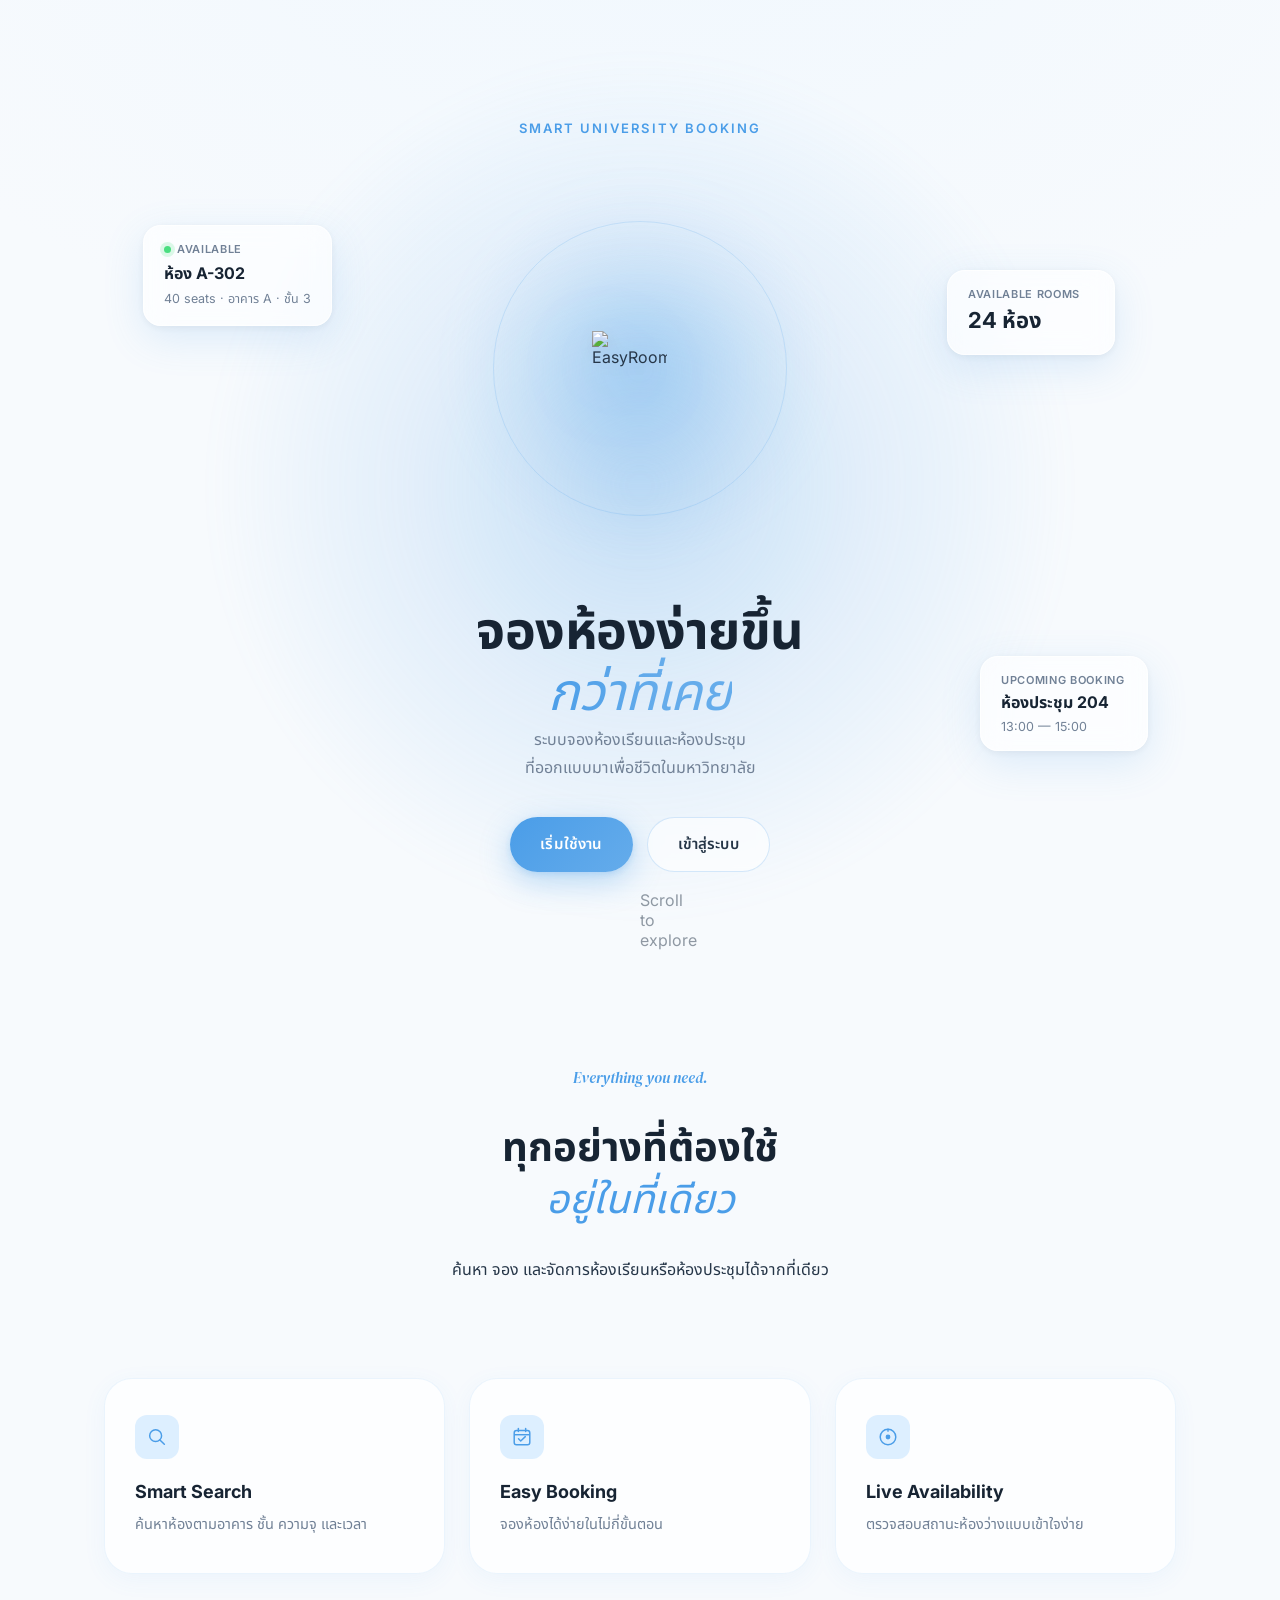
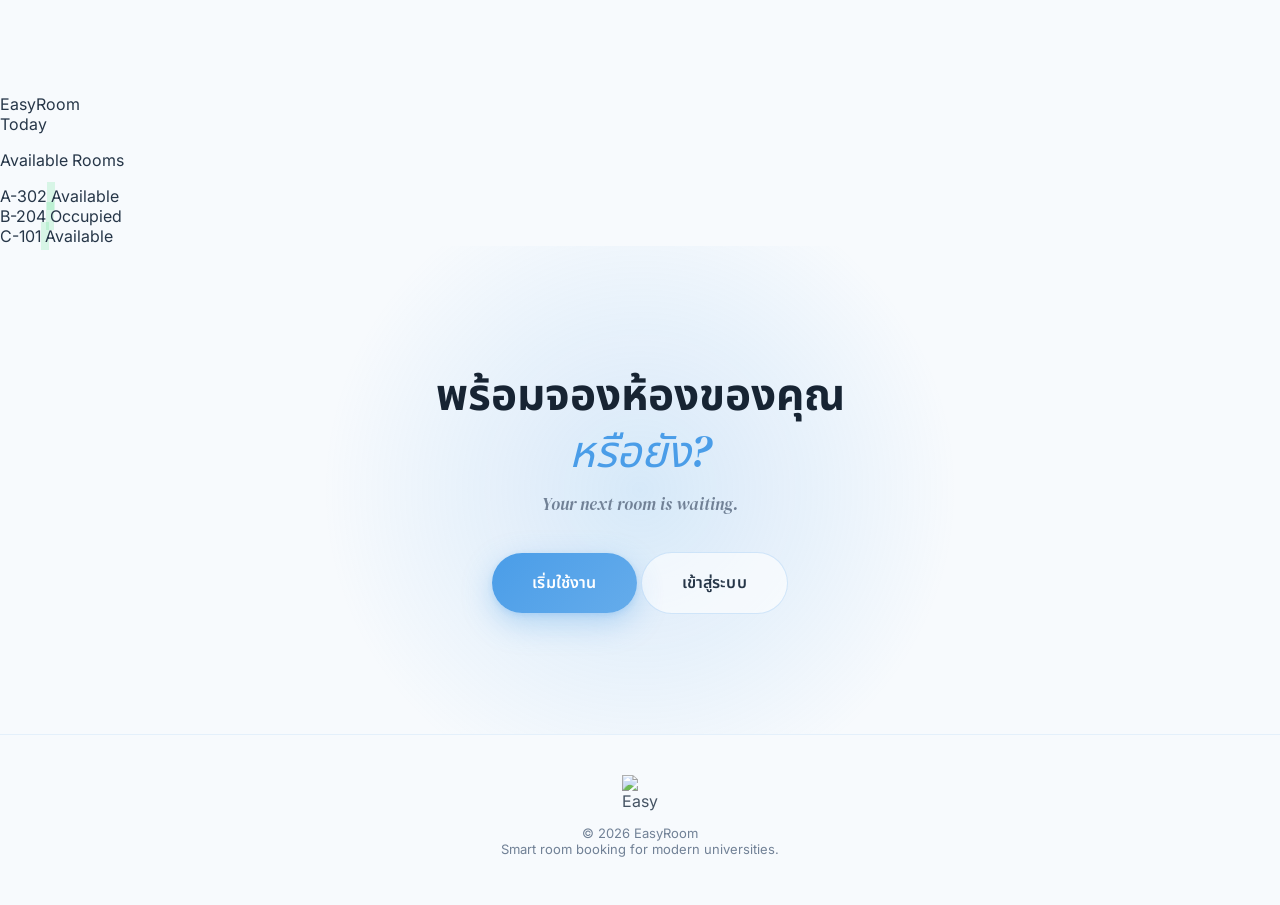
==== commit 02c21507: "Update index.html" ====
--- a/index.html
+++ b/index.html
@@ -4,10 +4,10 @@
 <meta charset="UTF-8">
 <meta name="viewport" content="width=device-width, initial-scale=1.0">
 <title>EasyRoom — จองห้องง่ายขึ้นกว่าที่เคย</title>
-<meta name="description" content="EasyRoom ระบบจองห้องเรียนและห้องประชุมสำหรับมหาวิทยาลัย ค้นหา จอง และตรวจสอบสถานะห้องได้ในที่เดียว">
+<meta name="description" content="EasyRoom ระบบจองห้องเรียนและห้องประชุมสำหรับมหาวิทยาลัย ค้นหา จอง และจัดการห้องได้จากที่เดียว">
 <link rel="preconnect" href="https://fonts.googleapis.com">
 <link rel="preconnect" href="https://fonts.gstatic.com" crossorigin>
-<link href="https://fonts.googleapis.com/css2?family=Inter:wght@400;500;600;700&family=Noto+Sans+Thai:wght@400;500;600;700&family=DM+Serif+Display:ital@0;1&display=swap" rel="stylesheet">
+<link href="https://fonts.googleapis.com/css2?family=Inter:wght@400;500;600;700;800&family=Noto+Sans+Thai:wght@400;500;600;700&family=DM+Serif+Display:ital@0;1&display=swap" rel="stylesheet">
 <link rel="stylesheet" href="css/style.css">
 </head>
 <body>
@@ -19,31 +19,37 @@
   <!-- ================= HERO ================= -->
   <section class="hero" id="hero">
     <div class="hero-bg" aria-hidden="true"></div>
+    <div class="blob blob-a" aria-hidden="true"></div>
+    <div class="blob blob-b" aria-hidden="true"></div>
     <div class="ambient-glow" id="ambientGlow" aria-hidden="true"></div>
+    <div class="mouse-light" id="mouseLight" aria-hidden="true"></div>
 
     <div class="hero-inner">
 
       <div class="hero-stage" id="heroStage">
 
-        <span class="eyebrow phase" data-phase="1">ระบบจองห้องสำหรับมหาวิทยาลัย</span>
+        <span class="eyebrow phase" data-phase="1">
+          <i class="eyebrow-dot" aria-hidden="true"></i>
+          SMART UNIVERSITY BOOKING
+        </span>
 
         <div class="logo-wrap phase" data-phase="3" id="logoWrap">
           <div class="logo-glow" aria-hidden="true"></div>
           <div class="logo-ring" aria-hidden="true"></div>
-          <img
-            src="https://img2.pic.in.th/logoeasyroom.png"
-            alt="EasyRoom"
-            class="hero-logo"
-            id="heroLogo"
-            width="440" height="440">
+          <div class="logo-tilt" id="logoTilt">
+            <img
+              src="https://img2.pic.in.th/logoeasyroom.png"
+              alt="EasyRoom"
+              class="hero-logo"
+              width="440" height="440">
+            <div class="logo-sheen" aria-hidden="true"></div>
+          </div>
         </div>
 
         <h1 class="headline phase" data-phase="4">
           <span class="line">จองห้องง่ายขึ้น</span>
           <span class="line accent-line"><em>กว่าที่เคย</em></span>
         </h1>
-
-        <p class="subhead phase" data-phase="4">Book your space, your way.</p>
 
         <p class="description phase" data-phase="5">
           ระบบจองห้องเรียนและห้องประชุม<br class="br-desktop">
@@ -55,7 +61,7 @@
             <span>เริ่มใช้งาน</span>
           </a>
           <a href="login.html" class="btn btn-ghost">
-            <span>ดูรายละเอียด</span>
+            <span>เข้าสู่ระบบ</span>
           </a>
         </div>
 
@@ -68,19 +74,19 @@
             <span class="status-dot"></span>
             <span class="card-tag">Available</span>
           </div>
-          <strong class="card-title">Room A-302</strong>
-          <span class="card-sub">40 seats · Building A</span>
+          <strong class="card-title">ห้อง A-302</strong>
+          <span class="card-sub">40 seats · อาคาร A · ชั้น 3</span>
         </div>
 
         <div class="glass-card card-upcoming" data-depth="0.35">
           <span class="card-tag">Upcoming Booking</span>
-          <strong class="card-title">Lecture Room</strong>
+          <strong class="card-title">ห้องประชุม 204</strong>
           <span class="card-sub">13:00 — 15:00</span>
         </div>
 
         <div class="glass-card card-count" data-depth="0.45">
           <span class="card-tag">Available Rooms</span>
-          <strong class="card-title card-title-lg">24 rooms</strong>
+          <strong class="card-title card-title-lg">24 ห้อง</strong>
         </div>
 
       </div>
@@ -88,23 +94,27 @@
     </div>
 
     <div class="scroll-hint" aria-hidden="true">
-      <span class="scroll-hint-line"></span>
+      <span class="scroll-hint-label">Scroll to explore</span>
+      <span class="scroll-hint-track"><span class="scroll-hint-dot"></span></span>
     </div>
   </section>
 
   <!-- ================= INTRO ================= -->
   <section class="intro" id="intro">
     <p class="intro-eyebrow reveal-on-scroll">Everything you need.</p>
-    <h2 class="intro-title reveal-on-scroll">
+    <h2 class="intro-title reveal-on-scroll" style="--stagger:80ms">
       ทุกอย่างที่ต้องใช้<br><em>อยู่ในที่เดียว</em>
     </h2>
+    <p class="intro-sub reveal-on-scroll" style="--stagger:160ms">
+      ค้นหา จอง และจัดการห้องเรียนหรือห้องประชุมได้จากที่เดียว
+    </p>
   </section>
 
   <!-- ================= FEATURES ================= -->
   <section class="features" id="features">
     <div class="feature-grid">
 
-      <article class="feature-card reveal-on-scroll" style="--stagger:0ms">
+      <article class="feature-card tilt-card reveal-on-scroll" style="--stagger:0ms">
         <div class="feature-icon" aria-hidden="true">
           <svg viewBox="0 0 24 24" fill="none" xmlns="http://www.w3.org/2000/svg">
             <circle cx="10.5" cy="10.5" r="6.5" stroke="currentColor" stroke-width="1.6"/>
@@ -112,10 +122,11 @@
           </svg>
         </div>
         <h3>Smart Search</h3>
-        <p>ค้นหาห้องตามอาคาร ชั้น ความจุ และเวลาที่ต้องการ</p>
+        <p>ค้นหาห้องตามอาคาร ชั้น ความจุ และเวลา</p>
+        <div class="card-spotlight" aria-hidden="true"></div>
       </article>
 
-      <article class="feature-card reveal-on-scroll" style="--stagger:150ms">
+      <article class="feature-card tilt-card reveal-on-scroll" style="--stagger:100ms">
         <div class="feature-icon" aria-hidden="true">
           <svg viewBox="0 0 24 24" fill="none" xmlns="http://www.w3.org/2000/svg">
             <rect x="3.5" y="5" width="17" height="15.5" rx="2.5" stroke="currentColor" stroke-width="1.6"/>
@@ -126,10 +137,11 @@
           </svg>
         </div>
         <h3>Easy Booking</h3>
-        <p>เลือกห้องและเวลาที่ต้องการ แล้วส่งคำขอได้ในไม่กี่คลิก</p>
+        <p>จองห้องได้ง่ายในไม่กี่ขั้นตอน</p>
+        <div class="card-spotlight" aria-hidden="true"></div>
       </article>
 
-      <article class="feature-card reveal-on-scroll" style="--stagger:300ms">
+      <article class="feature-card tilt-card reveal-on-scroll" style="--stagger:200ms">
         <div class="feature-icon" aria-hidden="true">
           <svg viewBox="0 0 24 24" fill="none" xmlns="http://www.w3.org/2000/svg">
             <circle cx="12" cy="12" r="8.5" stroke="currentColor" stroke-width="1.6"/>
@@ -138,29 +150,70 @@
           </svg>
         </div>
         <h3>Live Availability</h3>
-        <p>ดูสถานะห้องแบบเรียลไทม์ Available หรือ Occupied ได้ชัดเจน</p>
+        <p>ตรวจสอบสถานะห้องว่างแบบเข้าใจง่าย</p>
+        <div class="card-spotlight" aria-hidden="true"></div>
       </article>
 
+    </div>
+  </section>
+
+  <!-- ================= MINI ROOM PREVIEW ================= -->
+  <section class="preview" id="preview">
+    <div class="preview-panel reveal-on-scroll">
+      <div class="preview-glow" aria-hidden="true"></div>
+
+      <div class="preview-header">
+        <div class="preview-brand">
+          <img src="https://img2.pic.in.th/logoeasyroom.png" alt="" class="preview-logo">
+          <span>EasyRoom</span>
+        </div>
+        <span class="preview-date">Today</span>
+      </div>
+
+      <p class="preview-label">Available Rooms</p>
+
+      <div class="preview-rooms">
+        <div class="preview-room is-available">
+          <span class="room-id">A-302</span>
+          <span class="room-status"><i class="status-dot status-dot-sm"></i>Available</span>
+        </div>
+        <div class="preview-room is-occupied">
+          <span class="room-id">B-204</span>
+          <span class="room-status"><i class="status-dot status-dot-sm dot-occupied"></i>Occupied</span>
+        </div>
+        <div class="preview-room is-available">
+          <span class="room-id">C-101</span>
+          <span class="room-status"><i class="status-dot status-dot-sm"></i>Available</span>
+        </div>
+      </div>
     </div>
   </section>
 
   <!-- ================= CTA ================= -->
   <section class="cta-section" id="cta">
     <div class="cta-glow" aria-hidden="true"></div>
-    <h2 class="reveal-on-scroll">
-      พร้อมจองห้องของคุณ<br><em>หรือยัง?</em>
-    </h2>
-    <p class="reveal-on-scroll">Your next room is waiting.</p>
-    <a href="register.html" class="btn btn-primary btn-large reveal-on-scroll">
-      <span>เริ่มใช้งาน · Get Started</span>
-    </a>
+    <div class="cta-panel reveal-on-scroll">
+      <h2>
+        พร้อมจองห้องของคุณ<br><em>หรือยัง?</em>
+      </h2>
+      <p>Your next room is waiting.</p>
+      <div class="cta-buttons">
+        <a href="register.html" class="btn btn-primary btn-large">
+          <span>เริ่มใช้งาน</span>
+        </a>
+        <a href="login.html" class="btn btn-ghost btn-large">
+          <span>เข้าสู่ระบบ</span>
+        </a>
+      </div>
+    </div>
   </section>
 
 </main>
 
 <footer class="site-footer">
   <img src="https://img2.pic.in.th/logoeasyroom.png" alt="EasyRoom" class="footer-logo">
-  <p>&copy; 2026 EasyRoom</p>
+  <p class="footer-copyright">&copy; 2026 EasyRoom</p>
+  <p class="footer-tagline">Smart room booking for modern universities.</p>
 </footer>
 
 <script src="js/script.js"></script>
--- a/css/style.css
+++ b/css/style.css
@@ -0,0 +1,646 @@
+/* ============================================================
+   EasyRoom — Design Tokens
+============================================================ */
+:root{
+  --bg-1: #F7FAFD;
+  --bg-2: #FFFFFF;
+  --bg-3: #F1F8FE;
+
+  --accent-1: #4A9DE8;
+  --accent-2: #65ACEB;
+  --accent-3: #DDEFFF;
+
+  --text-1: #172433;
+  --text-2: #263648;
+  --text-3: #718196;
+
+  --font-body: 'Inter', 'Noto Sans Thai', -apple-system, sans-serif;
+  --font-display: 'DM Serif Display', 'Noto Sans Thai', serif;
+
+  --ease-out: cubic-bezier(.16,.84,.36,1);
+  --ease-soft: cubic-bezier(.22,.61,.36,1);
+
+  --radius-lg: 28px;
+  --radius-md: 18px;
+  --radius-sm: 12px;
+
+  --shadow-soft: 0 20px 60px rgba(74,157,232,.14), 0 4px 16px rgba(23,36,51,.05);
+  --shadow-card: 0 12px 40px rgba(74,157,232,.16), 0 2px 8px rgba(23,36,51,.06);
+}
+
+*, *::before, *::after{ box-sizing: border-box; }
+
+html{
+  scroll-behavior: smooth;
+}
+
+body{
+  margin: 0;
+  background: var(--bg-1);
+  color: var(--text-2);
+  font-family: var(--font-body);
+  -webkit-font-smoothing: antialiased;
+  overflow-x: hidden;
+}
+
+img{ max-width: 100%; display: block; }
+
+a{ text-decoration: none; color: inherit; }
+
+em{ font-style: italic; }
+
+::selection{ background: var(--accent-3); color: var(--text-1); }
+
+/* Focus visibility */
+a:focus-visible,
+button:focus-visible{
+  outline: 2px solid var(--accent-1);
+  outline-offset: 4px;
+  border-radius: 8px;
+}
+
+/* ============================================================
+   Particle canvas
+============================================================ */
+#particle-canvas{
+  position: fixed;
+  inset: 0;
+  width: 100%;
+  height: 100%;
+  pointer-events: none;
+  z-index: 0;
+  opacity: .55;
+}
+
+/* ============================================================
+   Hero
+============================================================ */
+.hero{
+  position: relative;
+  min-height: 100svh;
+  display: flex;
+  align-items: center;
+  justify-content: center;
+  overflow: hidden;
+  padding: 120px 24px 100px;
+}
+
+.hero-bg{
+  position: absolute;
+  inset: 0;
+  background:
+    radial-gradient(120% 90% at 50% -10%, var(--bg-3) 0%, var(--bg-1) 55%, var(--bg-1) 100%);
+  opacity: 0;
+  animation: bgFadeIn 1.4s var(--ease-out) forwards;
+  z-index: 0;
+}
+
+@keyframes bgFadeIn{
+  to{ opacity: 1; }
+}
+
+.ambient-glow{
+  position: absolute;
+  top: 50%;
+  left: 50%;
+  width: 900px;
+  height: 900px;
+  transform: translate(-50%,-50%) scale(.75);
+  background: radial-gradient(circle, rgba(101,172,235,.35) 0%, rgba(101,172,235,.14) 35%, rgba(101,172,235,0) 68%);
+  filter: blur(10px);
+  opacity: 0;
+  animation: glowGrow 2s .2s var(--ease-out) forwards;
+  z-index: 1;
+  will-change: transform;
+  transition: transform .4s var(--ease-soft);
+}
+
+@keyframes glowGrow{
+  0%{ opacity: 0; transform: translate(-50%,-50%) scale(.7); }
+  100%{ opacity: 1; transform: translate(-50%,-50%) scale(1); }
+}
+
+.hero-inner{
+  position: relative;
+  z-index: 2;
+  width: 100%;
+  max-width: 1080px;
+  display: flex;
+  align-items: center;
+  justify-content: center;
+}
+
+.hero-stage{
+  display: flex;
+  flex-direction: column;
+  align-items: center;
+  text-align: center;
+  position: relative;
+  z-index: 3;
+}
+
+/* Reveal phases (opacity/translate applied via JS toggling .in) */
+.phase{
+  opacity: 0;
+  transform: translateY(16px);
+  transition: opacity .9s var(--ease-out), transform .9s var(--ease-out), filter .9s var(--ease-out);
+}
+.phase.in{
+  opacity: 1;
+  transform: translateY(0);
+}
+
+.eyebrow{
+  font-size: 13px;
+  letter-spacing: .16em;
+  text-transform: uppercase;
+  color: var(--accent-1);
+  font-weight: 600;
+  margin-bottom: 28px;
+}
+
+/* Logo */
+.logo-wrap{
+  position: relative;
+  width: clamp(260px, 32vw, 460px);
+  height: clamp(260px, 32vw, 460px);
+  display: flex;
+  align-items: center;
+  justify-content: center;
+  margin-bottom: 8px;
+  filter: blur(6px);
+  transform: translateY(20px) scale(.92);
+  perspective: 1000px;
+}
+.logo-wrap.in{
+  filter: blur(0);
+  transform: translateY(0) scale(1);
+}
+
+.logo-glow{
+  position: absolute;
+  inset: 6%;
+  border-radius: 50%;
+  background: radial-gradient(circle, rgba(101,172,235,.45) 0%, rgba(101,172,235,.12) 45%, rgba(101,172,235,0) 72%);
+  filter: blur(18px);
+  animation: pulseGlow 6s ease-in-out infinite;
+}
+
+@keyframes pulseGlow{
+  0%, 100%{ opacity: .75; transform: scale(1); }
+  50%{ opacity: 1; transform: scale(1.06); }
+}
+
+.logo-ring{
+  position: absolute;
+  inset: 14%;
+  border-radius: 50%;
+  border: 1px solid rgba(74,157,232,.18);
+}
+
+.hero-logo{
+  position: relative;
+  width: 78%;
+  height: 78%;
+  object-fit: contain;
+  filter: drop-shadow(0 18px 40px rgba(74,157,232,.28)) drop-shadow(0 4px 10px rgba(23,36,51,.08));
+  animation: floatLogo 7s ease-in-out infinite;
+  will-change: transform;
+  transform-style: preserve-3d;
+}
+
+@keyframes floatLogo{
+  0%, 100%{ transform: translateY(0); }
+  50%{ transform: translateY(-14px); }
+}
+
+.headline{
+  font-family: var(--font-body);
+  font-weight: 700;
+  font-size: clamp(30px, 5vw, 52px);
+  line-height: 1.18;
+  color: var(--text-1);
+  margin: 18px 0 4px;
+  letter-spacing: -.01em;
+}
+.headline .line{ display: block; }
+.headline .accent-line em{
+  font-family: var(--font-display);
+  font-style: italic;
+  font-weight: 400;
+  background: linear-gradient(100deg, var(--accent-1), var(--accent-2) 60%);
+  -webkit-background-clip: text;
+  background-clip: text;
+  color: transparent;
+}
+
+.subhead{
+  font-family: var(--font-display);
+  font-style: italic;
+  font-size: clamp(16px, 2vw, 20px);
+  color: var(--text-3);
+  margin: 6px 0 22px;
+}
+
+.description{
+  font-size: 16px;
+  line-height: 1.7;
+  color: var(--text-3);
+  max-width: 440px;
+  margin: 0 auto 36px;
+}
+
+/* CTA buttons */
+.cta-group{
+  display: flex;
+  gap: 14px;
+  flex-wrap: wrap;
+  justify-content: center;
+}
+
+.btn{
+  position: relative;
+  display: inline-flex;
+  align-items: center;
+  justify-content: center;
+  padding: 15px 30px;
+  border-radius: 999px;
+  font-size: 15px;
+  font-weight: 600;
+  letter-spacing: .01em;
+  transition: transform .45s var(--ease-out), box-shadow .45s var(--ease-out), background .45s var(--ease-out), border-color .45s var(--ease-out);
+}
+
+.btn-primary{
+  background: linear-gradient(135deg, var(--accent-1), var(--accent-2));
+  color: #fff;
+  box-shadow: 0 10px 30px rgba(74,157,232,.34), 0 2px 6px rgba(74,157,232,.2);
+}
+.btn-primary:hover{
+  transform: translateY(-3px);
+  box-shadow: 0 16px 40px rgba(74,157,232,.4), 0 4px 10px rgba(74,157,232,.24);
+}
+
+.btn-ghost{
+  background: rgba(255,255,255,.6);
+  color: var(--text-2);
+  border: 1px solid rgba(74,157,232,.22);
+  backdrop-filter: blur(6px);
+}
+.btn-ghost:hover{
+  transform: translateY(-3px);
+  border-color: rgba(74,157,232,.4);
+  background: rgba(255,255,255,.85);
+}
+
+.btn-large{
+  padding: 18px 40px;
+  font-size: 16px;
+}
+
+/* Floating glass cards */
+.floating-cards{
+  position: absolute;
+  inset: 0;
+  z-index: 4;
+  pointer-events: none;
+}
+
+.glass-card{
+  position: absolute;
+  background: rgba(255,255,255,.62);
+  backdrop-filter: blur(14px) saturate(140%);
+  -webkit-backdrop-filter: blur(14px) saturate(140%);
+  border: 1px solid rgba(255,255,255,.7);
+  border-radius: var(--radius-md);
+  padding: 16px 20px;
+  box-shadow: var(--shadow-card);
+  display: flex;
+  flex-direction: column;
+  gap: 4px;
+  min-width: 168px;
+  will-change: transform;
+  transition: transform .5s var(--ease-soft);
+}
+
+.card-tag{
+  font-size: 11px;
+  letter-spacing: .06em;
+  text-transform: uppercase;
+  color: var(--text-3);
+  font-weight: 600;
+}
+
+.card-title{
+  font-size: 16px;
+  font-weight: 700;
+  color: var(--text-1);
+}
+.card-title-lg{ font-size: 22px; }
+
+.card-sub{
+  font-size: 12.5px;
+  color: var(--text-3);
+}
+
+.card-top{
+  display: flex;
+  align-items: center;
+  gap: 6px;
+  margin-bottom: 2px;
+}
+
+.status-dot{
+  width: 7px;
+  height: 7px;
+  border-radius: 50%;
+  background: #4ADE80;
+  box-shadow: 0 0 0 4px rgba(74,222,128,.18);
+}
+
+.card-status{
+  top: 14%;
+  left: 4%;
+  animation: floatCard 8s ease-in-out infinite;
+}
+.card-upcoming{
+  bottom: 16%;
+  right: 3%;
+  animation: floatCard 9s ease-in-out .5s infinite;
+}
+.card-count{
+  top: 20%;
+  right: 6%;
+  animation: floatCard 7.5s ease-in-out 1s infinite;
+}
+
+@keyframes floatCard{
+  0%, 100%{ transform: translateY(0); }
+  50%{ transform: translateY(-10px); }
+}
+
+/* Scroll hint */
+.scroll-hint{
+  position: absolute;
+  bottom: 36px;
+  left: 50%;
+  transform: translateX(-50%);
+  width: 1px;
+  height: 46px;
+  z-index: 3;
+  opacity: 0;
+  animation: hintFadeIn 1s 1.4s var(--ease-out) forwards;
+}
+.scroll-hint-line{
+  display: block;
+  width: 100%;
+  height: 100%;
+  background: linear-gradient(to bottom, rgba(74,157,232,0), var(--accent-1) 50%, rgba(74,157,232,0));
+  animation: hintMove 2.2s ease-in-out infinite;
+}
+@keyframes hintFadeIn{ to{ opacity: .5; } }
+@keyframes hintMove{
+  0%{ transform: translateY(-46px); opacity: 0; }
+  40%{ opacity: 1; }
+  100%{ transform: translateY(46px); opacity: 0; }
+}
+
+/* ============================================================
+   Intro
+============================================================ */
+.intro{
+  position: relative;
+  z-index: 2;
+  text-align: center;
+  padding: 80px 24px 40px;
+}
+
+.intro-eyebrow{
+  font-family: var(--font-display);
+  font-style: italic;
+  color: var(--accent-1);
+  font-size: 15px;
+  margin-bottom: 10px;
+}
+
+.intro-title{
+  font-size: clamp(26px, 4vw, 40px);
+  font-weight: 700;
+  color: var(--text-1);
+  line-height: 1.3;
+}
+.intro-title em{
+  font-family: var(--font-display);
+  font-style: italic;
+  font-weight: 400;
+  color: var(--accent-1);
+}
+
+/* Scroll reveal (JS-driven) */
+.reveal-on-scroll{
+  opacity: 0;
+  transform: translateY(28px);
+  filter: blur(4px);
+  transition: opacity .9s var(--ease-out), transform .9s var(--ease-out), filter .9s var(--ease-out);
+  transition-delay: var(--stagger, 0ms);
+}
+.reveal-on-scroll.in{
+  opacity: 1;
+  transform: translateY(0);
+  filter: blur(0);
+}
+
+/* ============================================================
+   Features
+============================================================ */
+.features{
+  position: relative;
+  z-index: 2;
+  padding: 40px 24px 120px;
+  max-width: 1120px;
+  margin: 0 auto;
+}
+
+.feature-grid{
+  display: grid;
+  grid-template-columns: repeat(3, 1fr);
+  gap: 24px;
+}
+
+.feature-card{
+  background: rgba(255,255,255,.7);
+  border: 1px solid rgba(74,157,232,.1);
+  border-radius: var(--radius-lg);
+  padding: 36px 30px;
+  box-shadow: 0 6px 24px rgba(74,157,232,.06);
+  transition: transform .5s var(--ease-out), box-shadow .5s var(--ease-out), border-color .5s var(--ease-out);
+}
+
+.feature-card:hover{
+  transform: translateY(-6px);
+  box-shadow: var(--shadow-soft);
+  border-color: rgba(74,157,232,.28);
+}
+
+.feature-icon{
+  width: 44px;
+  height: 44px;
+  border-radius: 12px;
+  background: var(--accent-3);
+  color: var(--accent-1);
+  display: flex;
+  align-items: center;
+  justify-content: center;
+  margin-bottom: 22px;
+}
+.feature-icon svg{ width: 22px; height: 22px; }
+
+.feature-card h3{
+  font-size: 18px;
+  font-weight: 700;
+  color: var(--text-1);
+  margin: 0 0 10px;
+}
+
+.feature-card p{
+  font-size: 14.5px;
+  line-height: 1.7;
+  color: var(--text-3);
+  margin: 0;
+}
+
+/* ============================================================
+   CTA section
+============================================================ */
+.cta-section{
+  position: relative;
+  z-index: 2;
+  text-align: center;
+  padding: 120px 24px;
+  overflow: hidden;
+}
+
+.cta-glow{
+  position: absolute;
+  top: 50%;
+  left: 50%;
+  width: 640px;
+  height: 640px;
+  transform: translate(-50%,-50%);
+  background: radial-gradient(circle, rgba(101,172,235,.22) 0%, rgba(101,172,235,0) 70%);
+  z-index: -1;
+}
+
+.cta-section h2{
+  font-size: clamp(28px, 4.4vw, 44px);
+  font-weight: 700;
+  color: var(--text-1);
+  line-height: 1.3;
+  margin: 0 0 12px;
+}
+.cta-section h2 em{
+  font-family: var(--font-display);
+  font-style: italic;
+  font-weight: 400;
+  color: var(--accent-1);
+}
+
+.cta-section p{
+  font-family: var(--font-display);
+  font-style: italic;
+  color: var(--text-3);
+  font-size: 17px;
+  margin: 0 0 36px;
+}
+
+/* ============================================================
+   Footer
+============================================================ */
+.site-footer{
+  position: relative;
+  z-index: 2;
+  text-align: center;
+  padding: 40px 24px 48px;
+  border-top: 1px solid rgba(74,157,232,.1);
+}
+
+.footer-logo{
+  width: 36px;
+  height: 36px;
+  object-fit: contain;
+  margin: 0 auto 14px;
+  opacity: .85;
+}
+
+.site-footer p{
+  font-size: 13px;
+  color: var(--text-3);
+  margin: 0;
+}
+
+/* ============================================================
+   Responsive — Mobile
+============================================================ */
+@media (max-width: 860px){
+  .hero{ padding: 100px 20px 200px; }
+
+  .floating-cards{
+    position: static;
+    display: flex;
+    flex-wrap: wrap;
+    justify-content: center;
+    gap: 12px;
+    margin-top: 40px;
+    pointer-events: auto;
+  }
+  .glass-card{
+    position: static;
+    min-width: 140px;
+    animation: none !important;
+    transform: none !important;
+  }
+
+  .feature-grid{
+    grid-template-columns: 1fr;
+  }
+
+  .cta-group{
+    flex-direction: column;
+    width: 100%;
+    max-width: 320px;
+    margin: 0 auto;
+  }
+  .btn{ width: 100%; }
+
+  .br-desktop{ display: none; }
+}
+
+@media (max-width: 480px){
+  .logo-wrap{
+    width: clamp(220px, 62vw, 300px);
+    height: clamp(220px, 62vw, 300px);
+  }
+  .headline{ font-size: clamp(26px, 8vw, 34px); }
+}
+
+/* ============================================================
+   Reduced motion
+============================================================ */
+@media (prefers-reduced-motion: reduce){
+  html{ scroll-behavior: auto; }
+
+  .hero-bg, .ambient-glow, .scroll-hint, .scroll-hint-line{
+    animation: none !important;
+    opacity: 1 !important;
+  }
+  .phase, .reveal-on-scroll{
+    transition: opacity .01s linear !important;
+    transform: none !important;
+    filter: none !important;
+  }
+  .hero-logo, .glass-card, .logo-glow{
+    animation: none !important;
+  }
+  #particle-canvas{ display: none; }
+  .btn, .feature-card{ transition: none !important; }
+}
